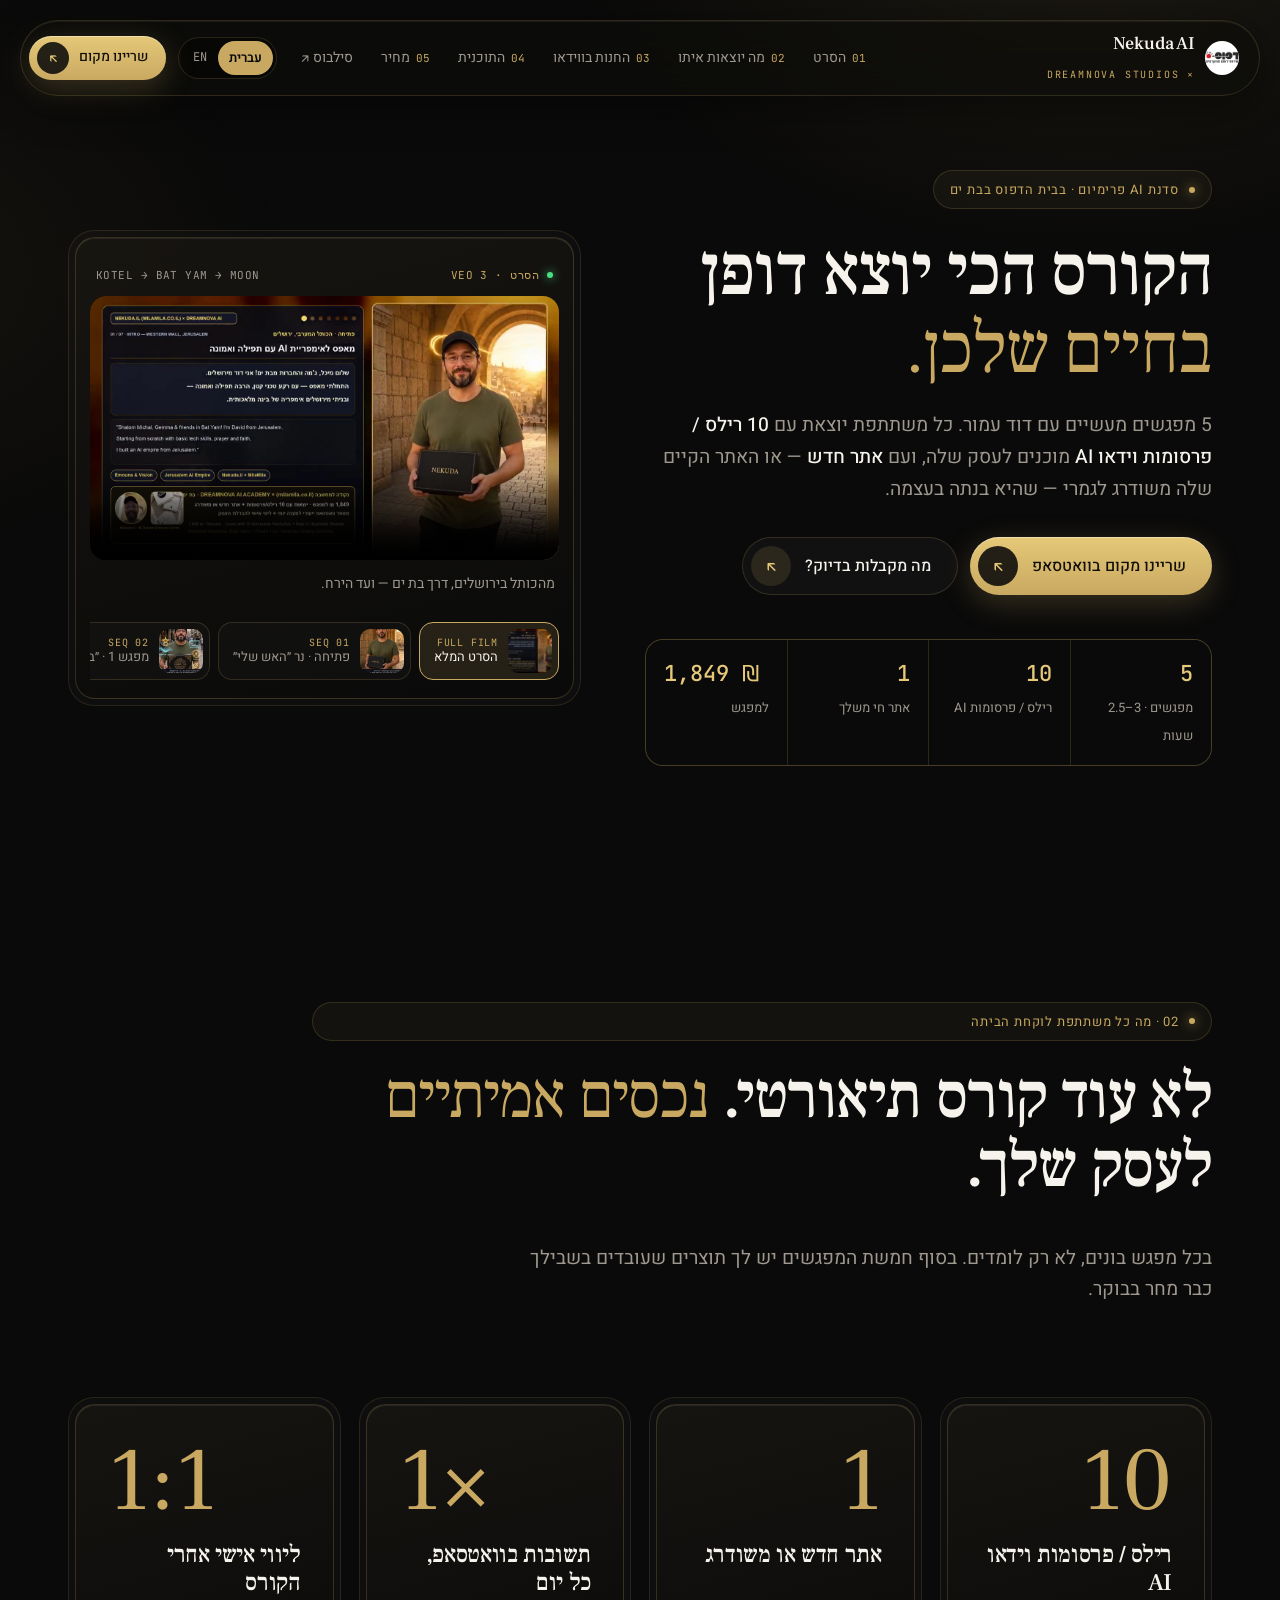
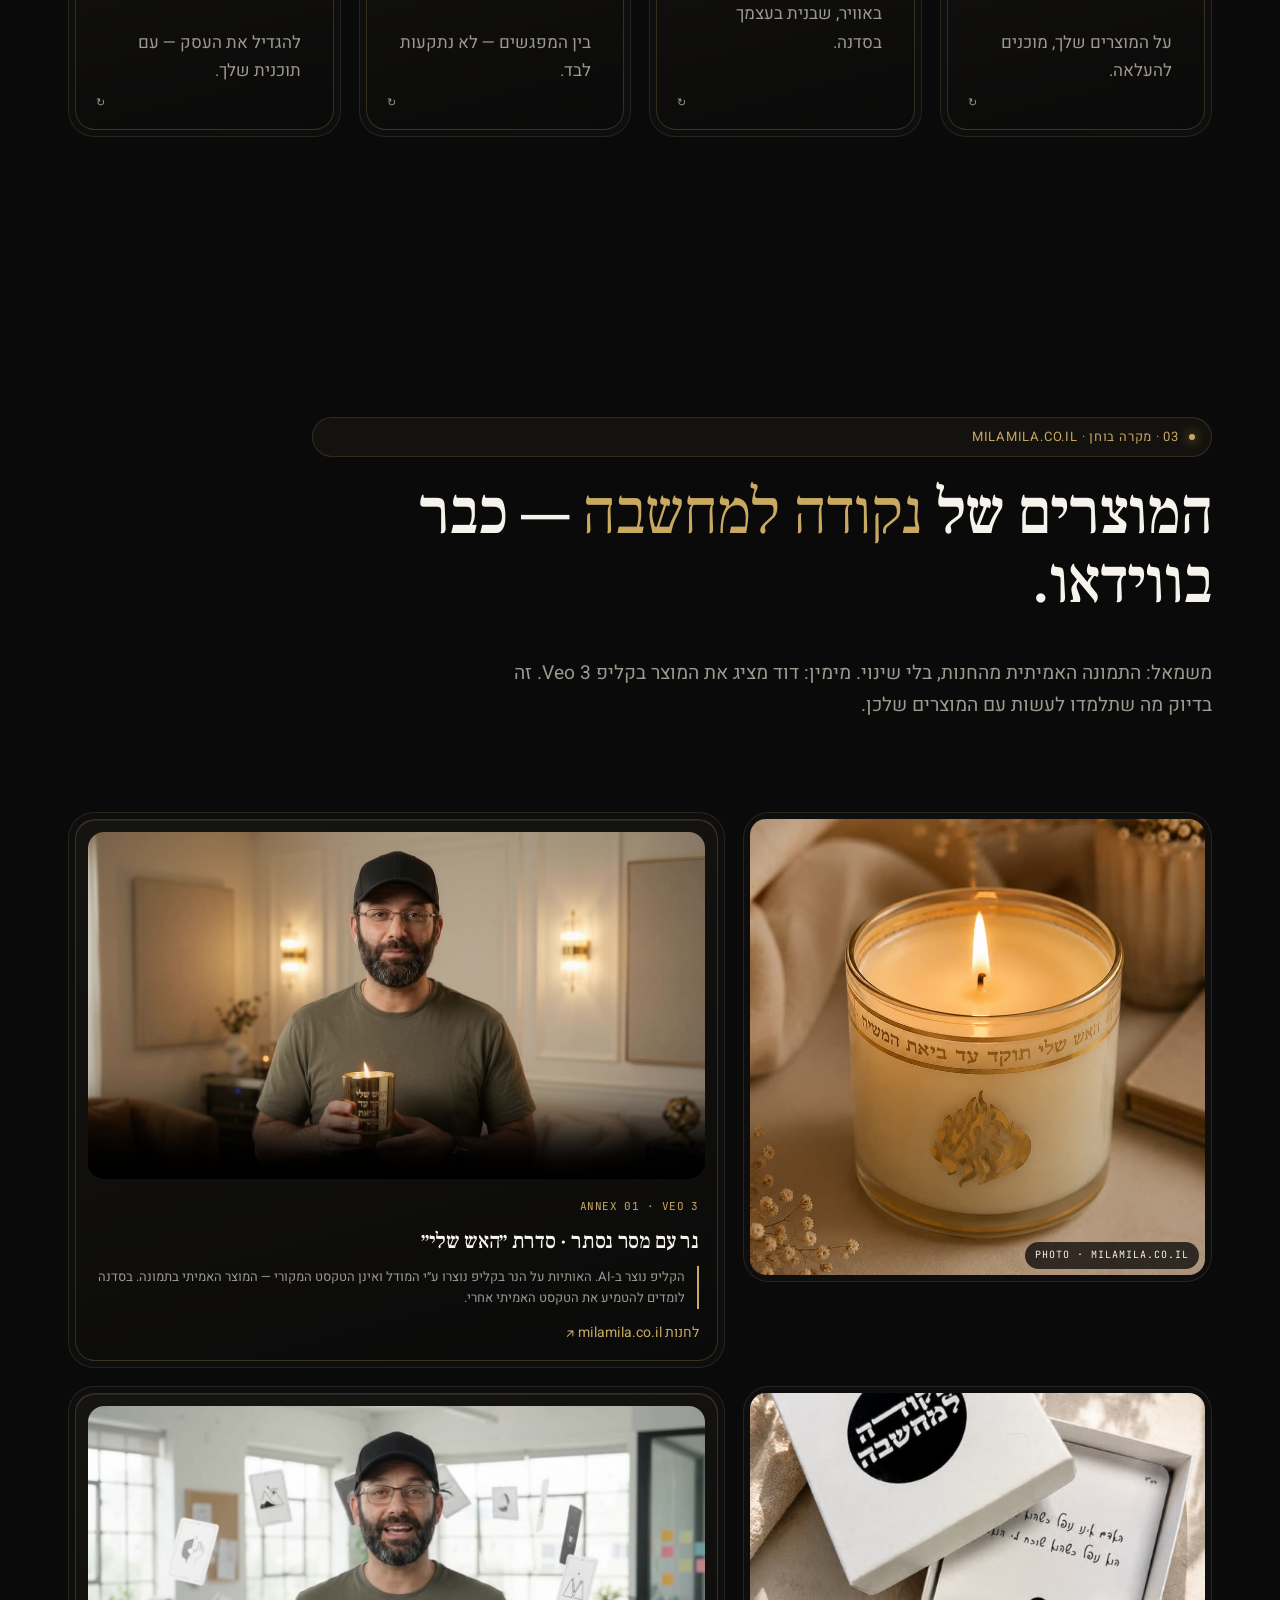
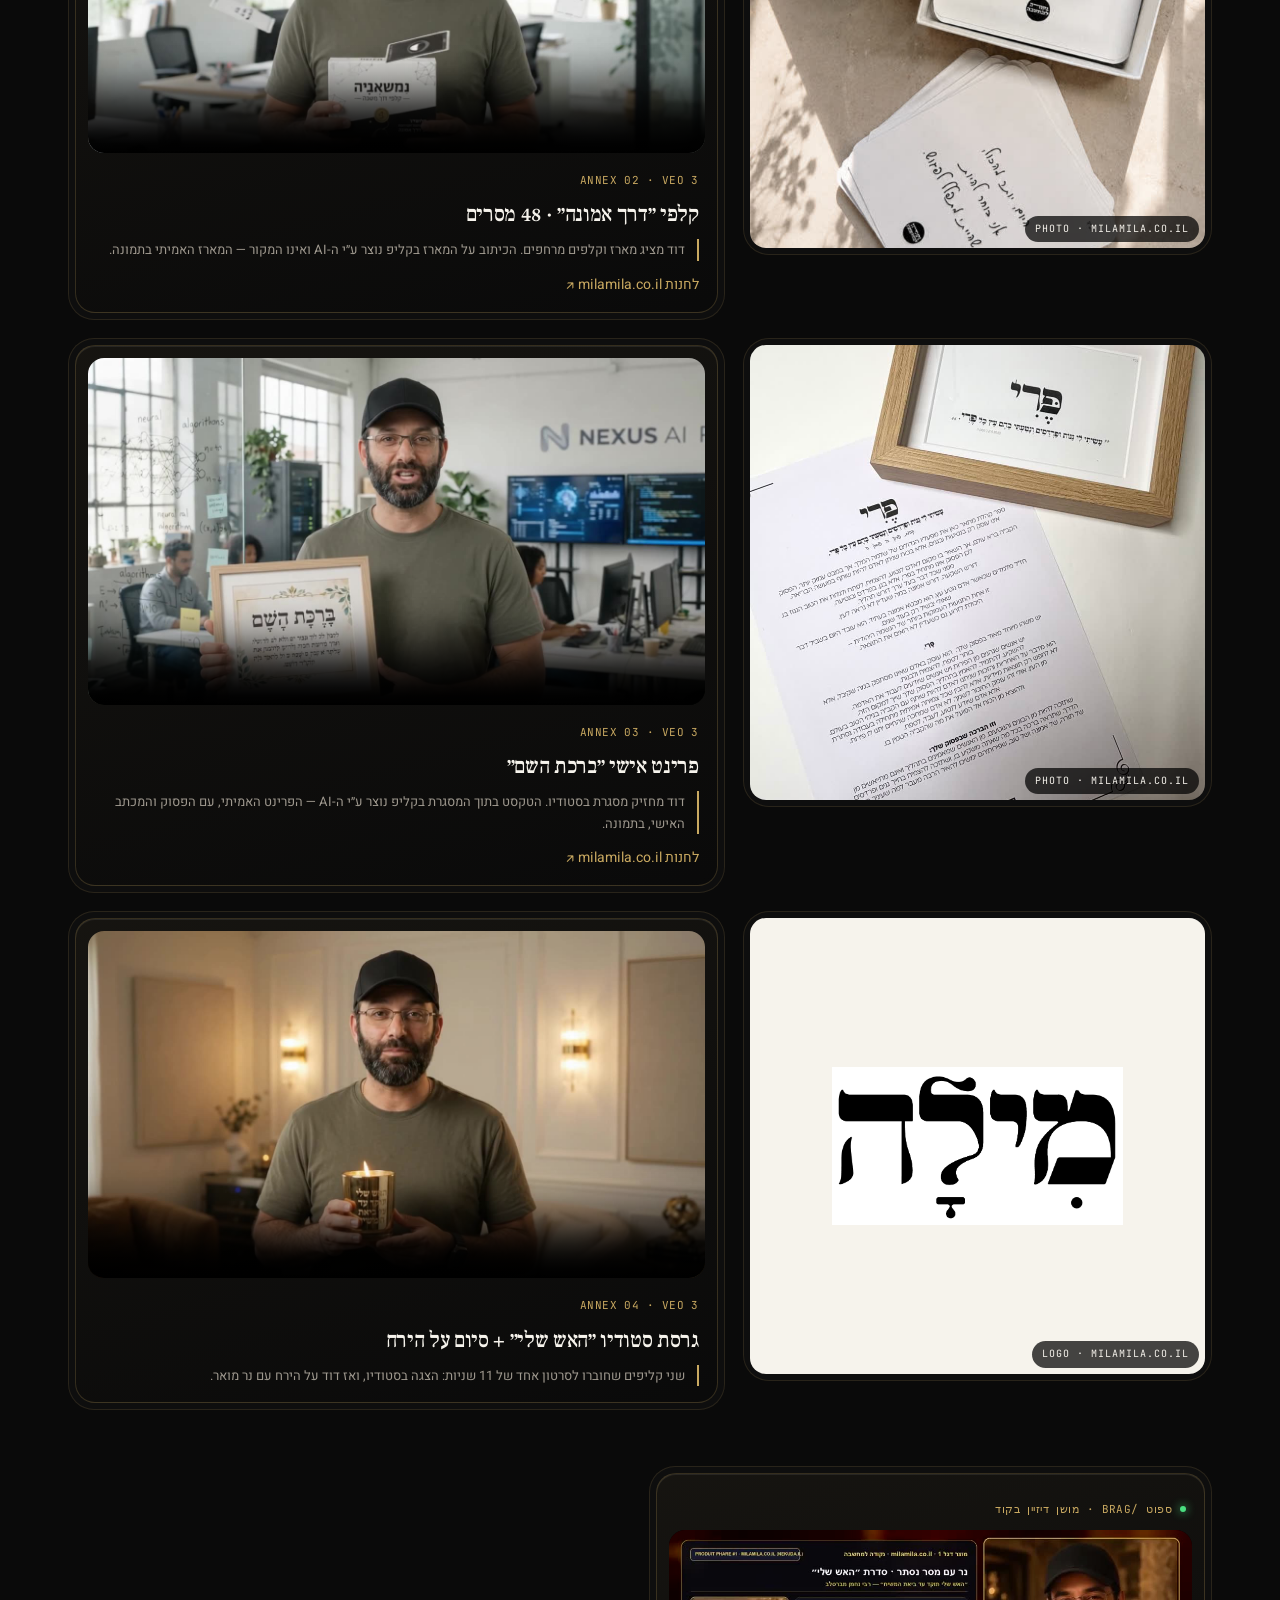
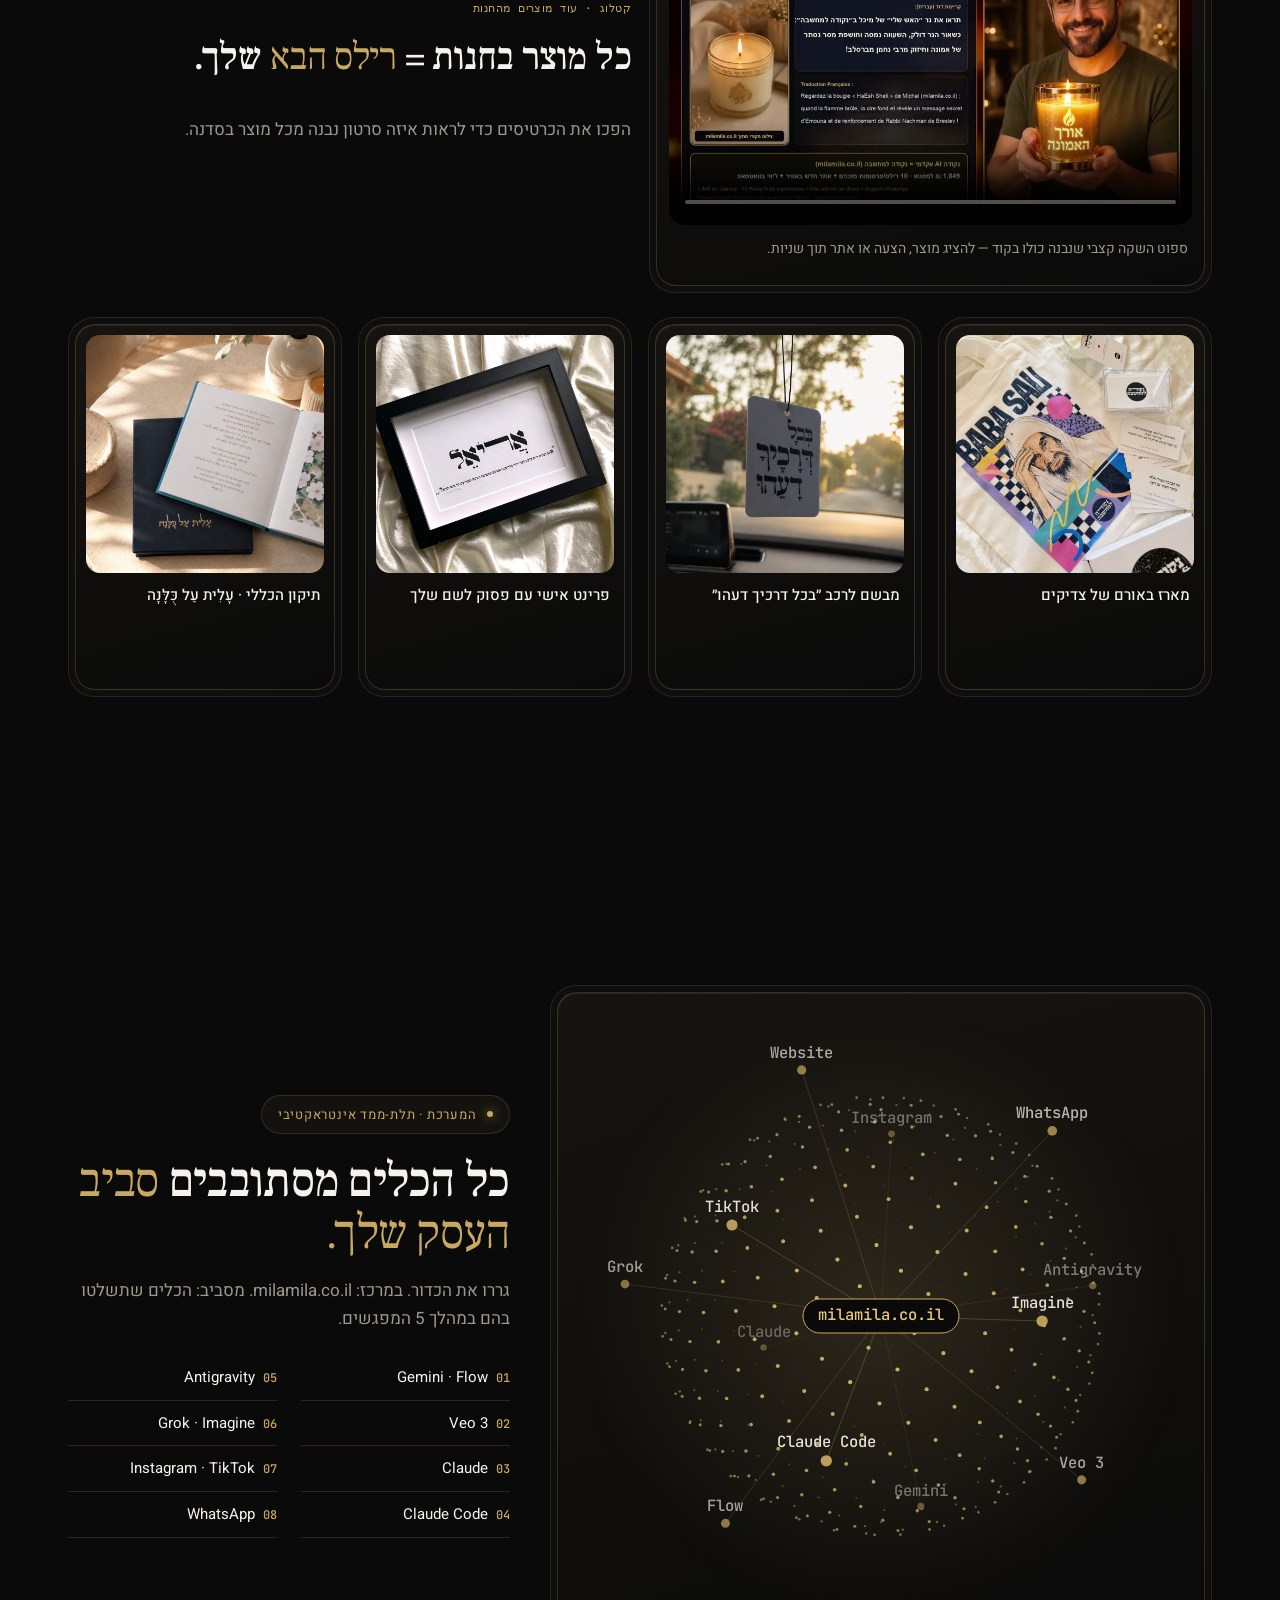
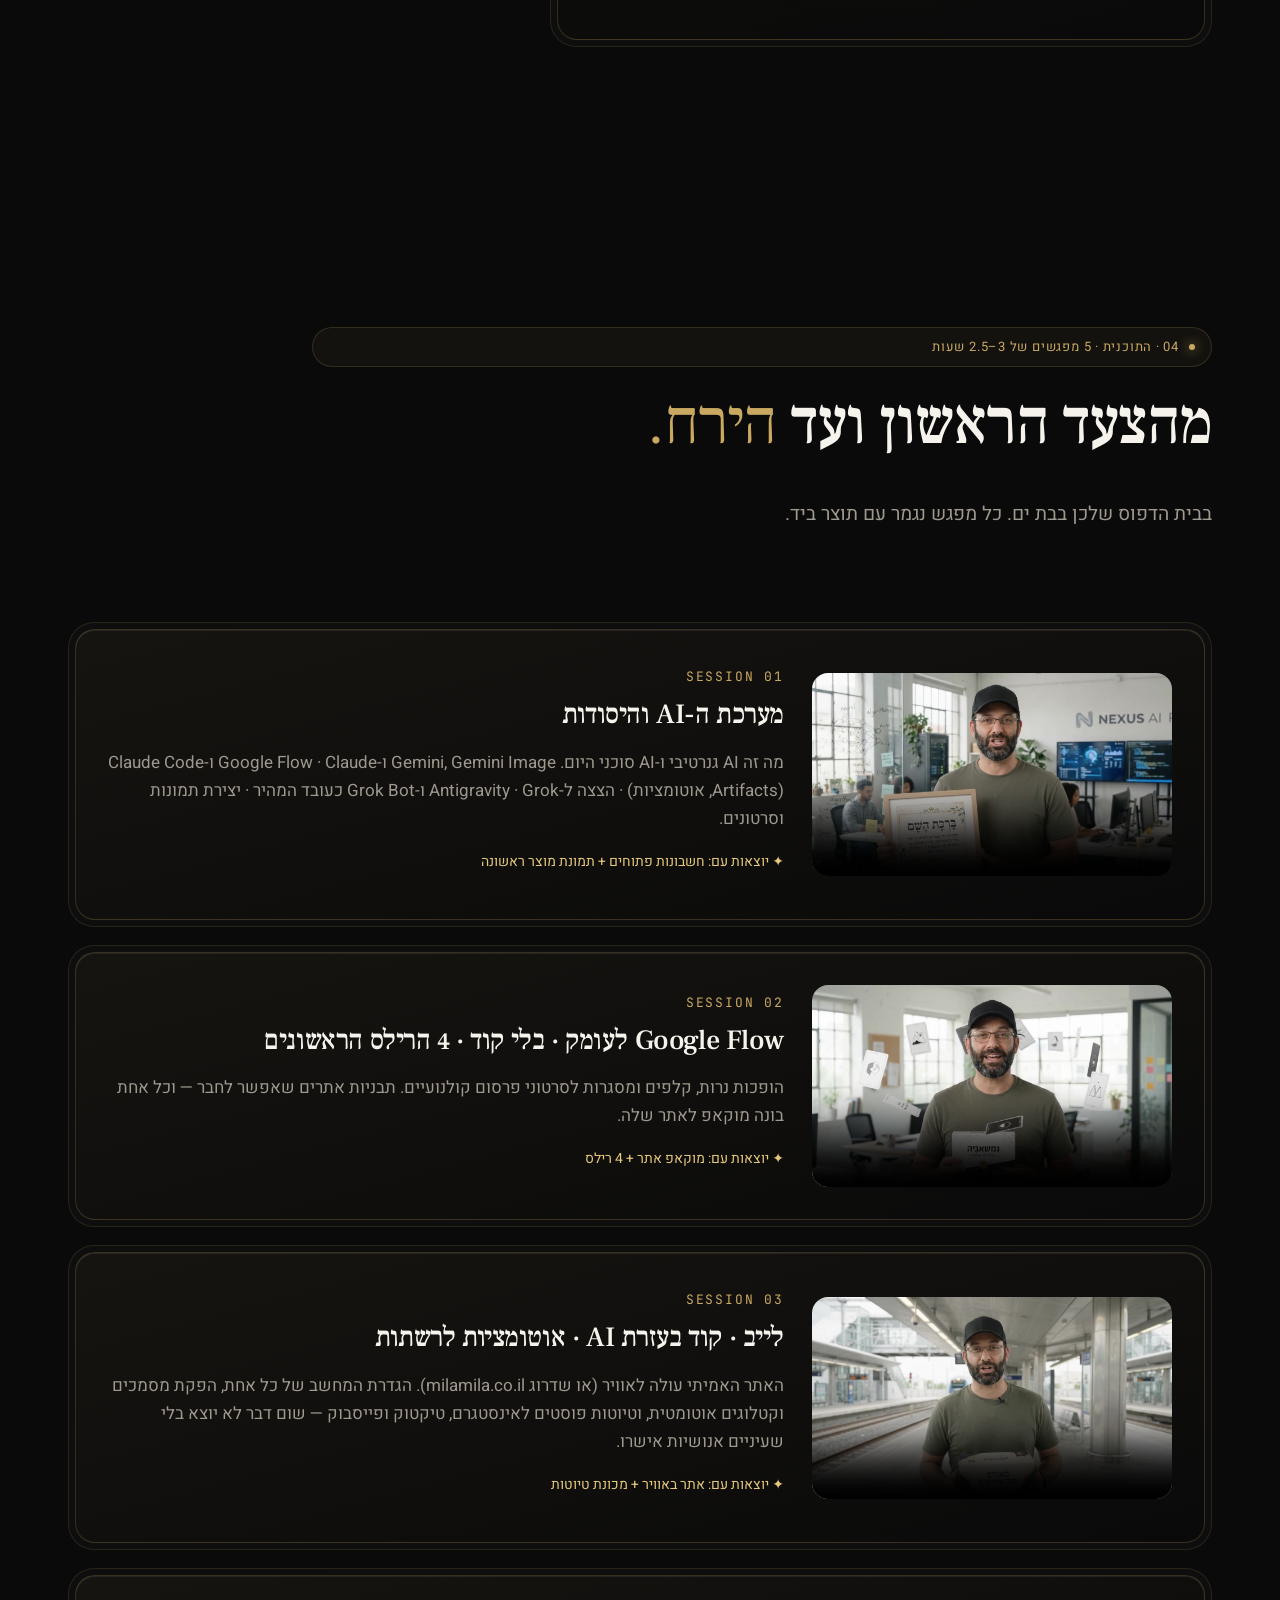
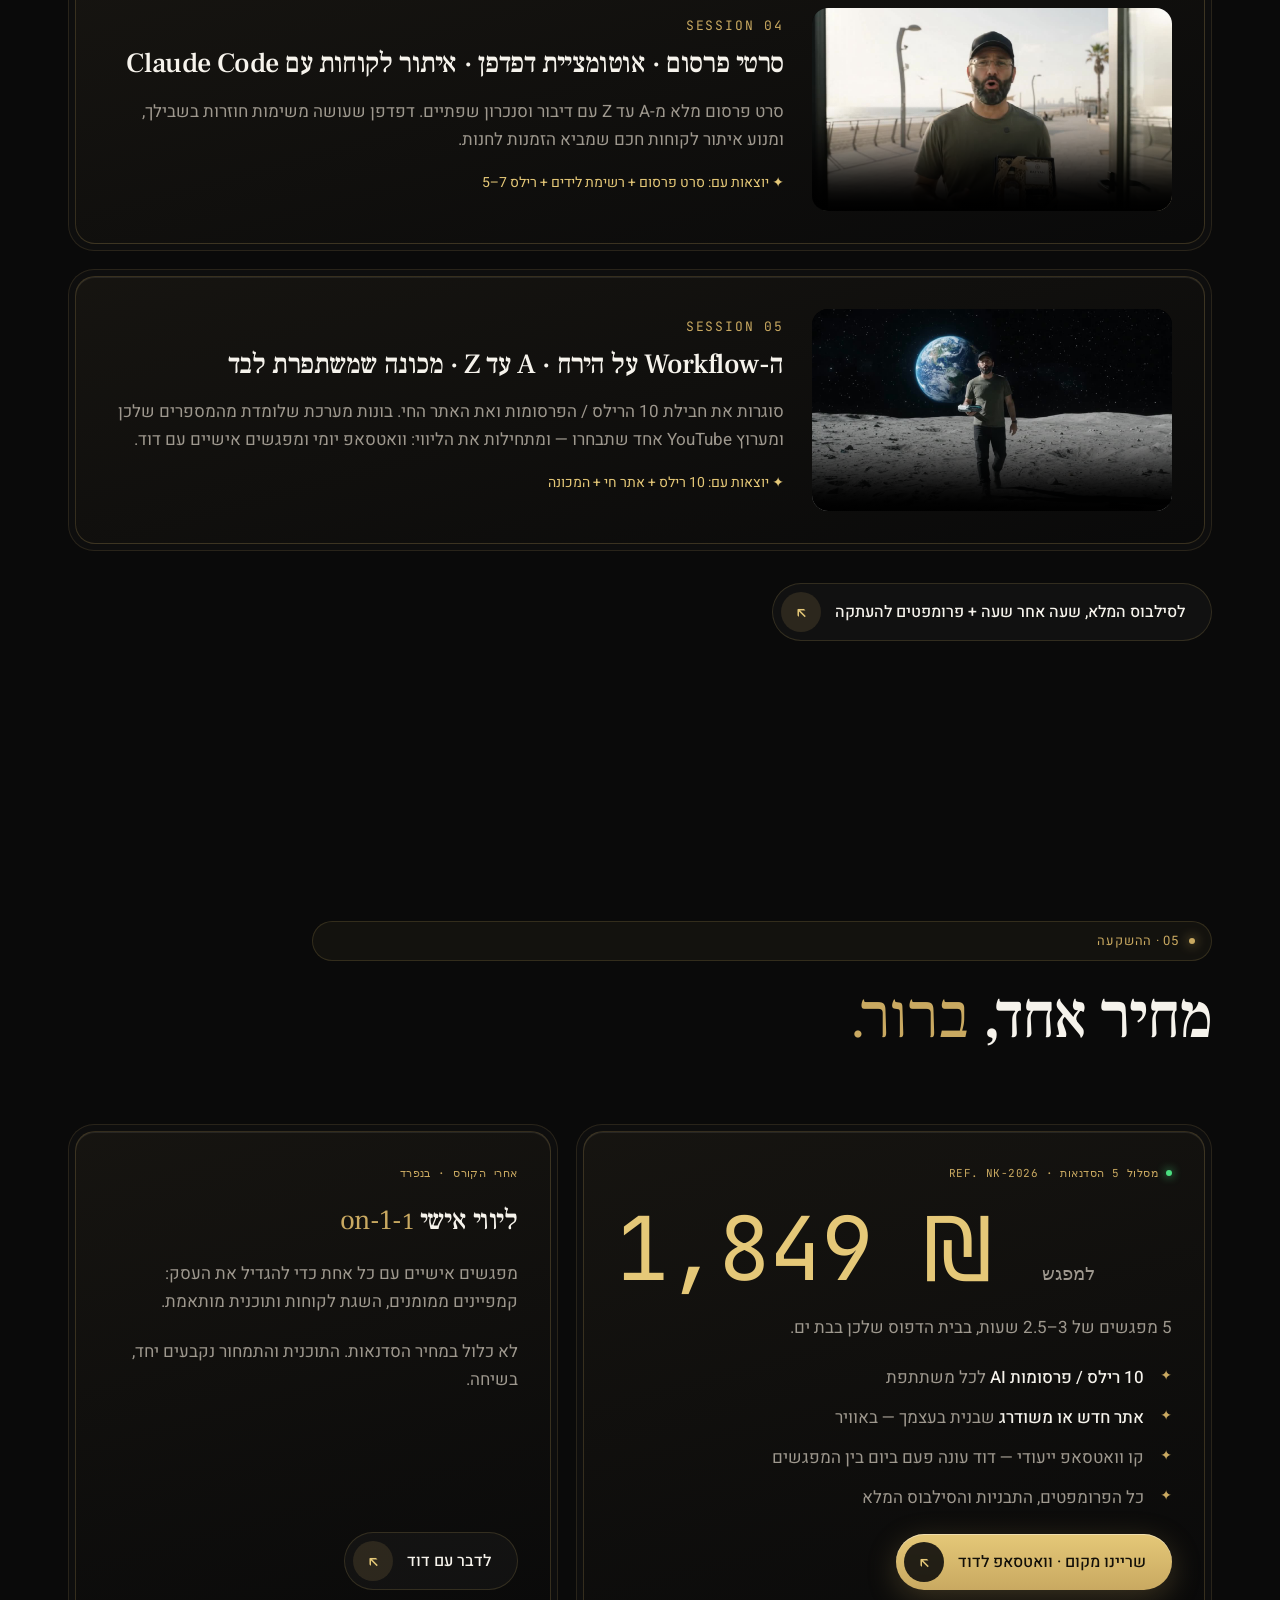
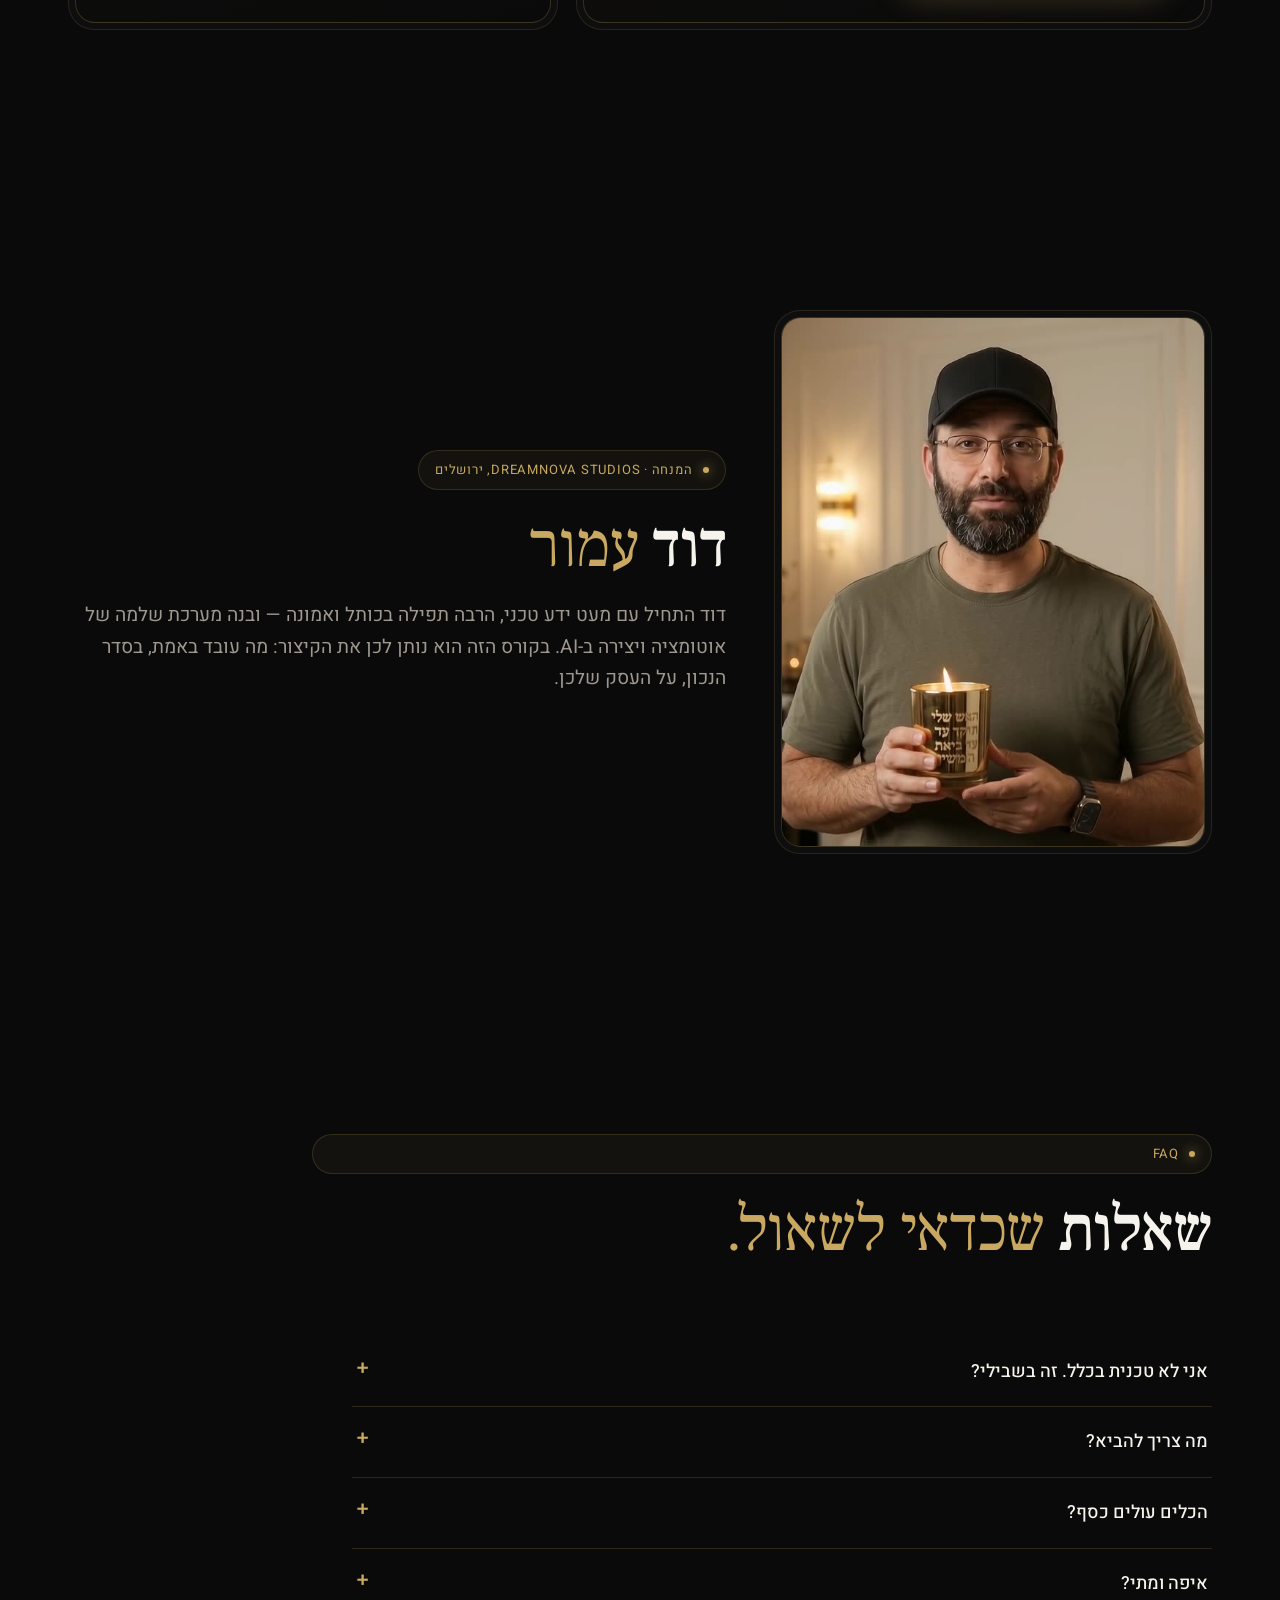
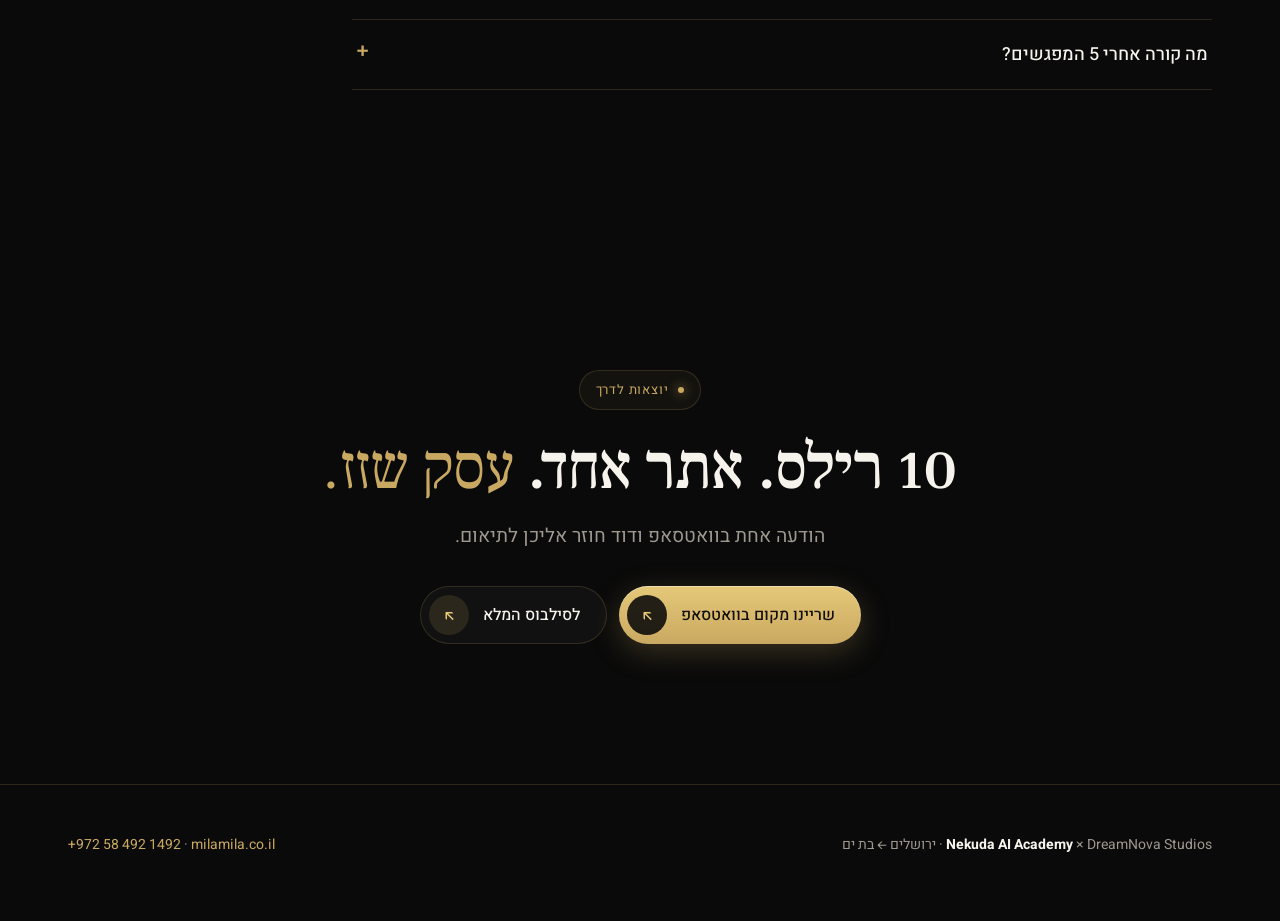
==== index.html @ 725c033b "feat: Nekuda AI Academy, version Claude (HE/EN, conversion-first) - index.html: hero + cinema (full " ====
<!doctype html>
<html lang="he" dir="rtl"
  data-title-he="Nekuda AI Academy · 5 מפגשי AI בבית הדפוס בבת ים · DreamNova Studios"
  data-title-en="Nekuda AI Academy · 5 hands-on AI sessions in Bat Yam · DreamNova Studios">
<head>
<meta charset="utf-8" />
<meta name="viewport" content="width=device-width, initial-scale=1, viewport-fit=cover" />
<title>Nekuda AI Academy · 5 מפגשי AI בבית הדפוס בבת ים · DreamNova Studios</title>
<meta name="description" content="5 מפגשים מעשיים עם דוד עמור בבת ים: כל משתתפת יוצאת עם 10 רילס / פרסומות וידאו AI ואתר חדש או משודרג שבנתה בעצמה. 1,849 ₪ למפגש." />
<meta name="theme-color" content="#0a0a0a" />
<meta property="og:title" content="Nekuda AI Academy × DreamNova Studios" />
<meta property="og:description" content="10 רילס / פרסומות AI + אתר חדש — ב-5 מפגשים בבית הדפוס בבת ים." />
<meta property="og:image" content="video/annex_01.jpg" />
<meta property="og:type" content="website" />
<link rel="icon" href="assets/img/nekuda_logo.png" />
<link rel="preconnect" href="https://fonts.googleapis.com" />
<link rel="preconnect" href="https://fonts.gstatic.com" crossorigin />
<link href="https://fonts.googleapis.com/css2?family=Frank+Ruhl+Libre:wght@400;500;700&family=Heebo:wght@300;400;500;600&family=JetBrains+Mono:wght@400;500&family=Playfair+Display:ital,wght@0,400;0,500;1,400&family=Plus+Jakarta+Sans:wght@400;500;600&display=swap" rel="stylesheet" />
<link rel="stylesheet" href="assets/nekuda.css" />
<script type="application/ld+json">
{
  "@context": "https://schema.org",
  "@type": "Course",
  "name": "Nekuda AI Academy",
  "description": "5 hands-on AI sessions (2.5–3h each) in Bat Yam: 10 AI Reels / video ads and a new or upgraded website per participant.",
  "inLanguage": ["he", "en"],
  "provider": { "@type": "Organization", "name": "DreamNova Studios", "founder": { "@type": "Person", "name": "David Amor" } },
  "hasCourseInstance": { "@type": "CourseInstance", "courseMode": "onsite", "location": { "@type": "Place", "name": "Bat Yam, Israel" } },
  "offers": { "@type": "Offer", "price": "1849", "priceCurrency": "ILS", "description": "Per session" }
}
</script>
</head>
<body>
<a class="skip" href="#main"><span data-he>דלגו לתוכן</span><span data-en>Skip to content</span></a>

<!-- ============ NAV (floating glass pill) ============ -->
<nav class="nav" aria-label="main">
  <a class="brand" href="#top">
    <img src="assets/img/nekuda_logo.png" alt="" width="34" height="34" />
    <div><b>Nekuda AI</b><br /><span>× DreamNova Studios</span></div>
  </a>
  <div class="nav-links">
    <a href="#film"><span class="n">01</span><span data-he>הסרט</span><span data-en>Film</span></a>
    <a href="#results"><span class="n">02</span><span data-he>מה יוצאות איתו</span><span data-en>What you leave with</span></a>
    <a href="#proof"><span class="n">03</span><span data-he>החנות בווידאו</span><span data-en>The shop on video</span></a>
    <a href="#program"><span class="n">04</span><span data-he>התוכנית</span><span data-en>Program</span></a>
    <a href="#price"><span class="n">05</span><span data-he>מחיר</span><span data-en>Price</span></a>
    <a href="cours/"><span data-he>סילבוס ↗</span><span data-en>Syllabus ↗</span></a>
  </div>
  <div class="lang" role="group" aria-label="Language">
    <button type="button" lang="he" data-set-lang="he" aria-pressed="true">עברית</button>
    <button type="button" lang="en" data-set-lang="en" aria-pressed="false">EN</button>
  </div>
  <a class="btn sm" data-wa href="https://wa.me/972584921492" target="_blank" rel="noopener">
    <span class="nav-cta-label"><span data-he>שריינו מקום</span><span data-en>Book a spot</span></span><span class="ico" aria-hidden="true">↗</span>
  </a>
</nav>

<main id="main">
<!-- ============ HERO + CINEMA ============ -->
<section class="hero" id="top">
  <div class="wrap hero-grid">
    <div class="reveal">
      <span class="eyebrow"><span data-he>סדנת AI פרימיום · בבית הדפוס בבת ים</span><span data-en>Premium AI workshop · at the print studio in Bat Yam</span></span>
      <h1>
        <span data-he>הקורס הכי יוצא דופן <em>בחיים שלכן.</em></span>
        <span data-en>The most extraordinary course <em>of your life.</em></span>
      </h1>
      <p class="lead">
        <span data-he>5 מפגשים מעשיים עם דוד עמור. כל משתתפת יוצאת עם <strong>10 רילס / פרסומות וידאו AI</strong> מוכנים לעסק שלה, ועם <strong>אתר חדש</strong> — או האתר הקיים שלה משודרג לגמרי — שהיא בנתה בעצמה.</span>
        <span data-en>5 hands-on sessions with David Amor. Every participant leaves with <strong>10 ready-to-post AI Reels / video ads</strong> for her business and a <strong>brand-new website</strong> — or her current site fully upgraded — built with her own hands.</span>
      </p>
      <div class="cta-row">
        <a class="btn" data-wa href="https://wa.me/972584921492" target="_blank" rel="noopener">
          <span data-he>שריינו מקום בוואטסאפ</span><span data-en>Book your spot on WhatsApp</span><span class="ico" aria-hidden="true">↗</span>
        </a>
        <a class="btn ghost" href="#results">
          <span data-he>מה מקבלות בדיוק?</span><span data-en>What exactly do I get?</span><span class="ico" aria-hidden="true">↗</span>
        </a>
      </div>
      <div class="stats">
        <div><b>5</b><span data-he>מפגשים · <bdi>2.5–3</bdi> שעות</span><span data-en>sessions · 2.5–3h</span></div>
        <div><b>10</b><span data-he>רילס / פרסומות AI</span><span data-en>AI Reels / ads</span></div>
        <div><b>1</b><span data-he>אתר חי משלך</span><span data-en>live website of yours</span></div>
        <div><b dir="ltr">1,849 ₪</b><span data-he>למפגש</span><span data-en>per session</span></div>
      </div>
    </div>

    <div class="reveal" id="film">
      <div class="bezel"><div class="core" style="padding:14px">
        <div class="stage-head">
          <span class="card-label"><span class="dot"></span><span data-he>הסרט · Veo 3</span><span data-en>The film · Veo 3</span></span>
          <span class="mono" id="chapMeta">KOTEL → BAT YAM → MOON</span>
        </div>
        <div class="stage" id="stage">
          <video id="player" controls playsinline preload="metadata" poster="video/remote_final_nekuda_trailer.jpg"
            src="https://codenolimits.github.io/nekuda-ai-academy/video/final_nekuda_trailer.mp4"></video>
        </div>
        <p class="quote" id="chapQuote" aria-live="polite"></p>
        <div class="chapters" id="chapters" role="list"></div>
      </div></div>
    </div>
  </div>
</section>

<!-- ============ 02 · OUTCOMES (flip cards) ============ -->
<section id="results">
  <div class="wrap">
    <div class="sec-head reveal">
      <span class="eyebrow"><span data-he>02 · מה כל משתתפת לוקחת הביתה</span><span data-en>02 · What every participant takes home</span></span>
      <h2><span data-he>לא עוד קורס תיאורטי. <em>נכסים אמיתיים</em> לעסק שלך.</span><span data-en>Not another theory course. <em>Real assets</em> for your business.</span></h2>
      <p class="lead"><span data-he>בכל מפגש בונים, לא רק לומדים. בסוף חמשת המפגשים יש לך תוצרים שעובדים בשבילך כבר מחר בבוקר.</span><span data-en>Every session we build, not just learn. After five sessions you hold assets that work for you tomorrow morning.</span></p>
    </div>
    <div class="grid-4">
      <div class="flip outcome reveal" data-aria-he="10 רילס — הפכי לפרטים" data-aria-en="10 Reels — flip for details">
        <div class="flip-inner">
          <div class="flip-face"><div class="bezel"><div class="core">
            <div class="big-num">10</div>
            <h3><span data-he>רילס / פרסומות וידאו AI</span><span data-en>AI Reels / video ads</span></h3>
            <p class="muted"><span data-he>על המוצרים שלך, מוכנים להעלאה.</span><span data-en>Of your own products, ready to post.</span></p>
            <span class="flip-hint">↻</span>
          </div></div></div>
          <div class="flip-face back"><div class="bezel"><div class="core back-core">
            <ul class="ticks">
              <li><span data-he><strong>4 ראשונים</strong> כבר במפגש 2</span><span data-en><strong>First 4</strong> already in session 2</span></li>
              <li><span data-he>פרסומת עם דיבור וסנכרון שפתיים</span><span data-en>An ad with voice and lip-sync</span></li>
              <li><span data-he>אנכי 9:16 לאינסטגרם, טיקטוק ופייסבוק</span><span data-en>Vertical 9:16 for Instagram, TikTok, Facebook</span></li>
              <li><span data-he>טקסט עברי נקי שמוטמע אחרי — לא מצויר ע״י ה-AI</span><span data-en>Clean Hebrew text added after — never drawn by the AI</span></li>
            </ul>
          </div></div></div>
        </div>
      </div>
      <div class="flip outcome reveal" data-aria-he="אתר — הפכי לפרטים" data-aria-en="Website — flip for details">
        <div class="flip-inner">
          <div class="flip-face"><div class="bezel"><div class="core">
            <div class="big-num">1</div>
            <h3><span data-he>אתר חדש או משודרג</span><span data-en>New or upgraded website</span></h3>
            <p class="muted"><span data-he>באוויר, שבנית בעצמך בסדנה.</span><span data-en>Live — built by you in the workshop.</span></p>
            <span class="flip-hint">↻</span>
          </div></div></div>
          <div class="flip-face back"><div class="bezel"><div class="core back-core">
            <ul class="ticks">
              <li><span data-he>מוקאפ מתבנית במפגש 2</span><span data-en>Mockup from a template in session 2</span></li>
              <li><span data-he>עולה לאוויר במפגש 3</span><span data-en>Goes live in session 3</span></li>
              <li><span data-he>או: שדרוג מלא לאתר הקיים (כמו milamila.co.il)</span><span data-en>Or: a full upgrade of your current site (like milamila.co.il)</span></li>
              <li><span data-he>כפתור הזמנה בוואטסאפ, מותאם לנייד</span><span data-en>WhatsApp order button, mobile-first</span></li>
            </ul>
          </div></div></div>
        </div>
      </div>
      <div class="flip outcome reveal" data-aria-he="וואטסאפ יומי — הפכי לפרטים" data-aria-en="Daily WhatsApp — flip for details">
        <div class="flip-inner">
          <div class="flip-face"><div class="bezel"><div class="core">
            <div class="big-num" dir="ltr">1×</div>
            <h3><span data-he>תשובות בוואטסאפ, כל יום</span><span data-en>WhatsApp answers, every day</span></h3>
            <p class="muted"><span data-he>בין המפגשים — לא נתקעות לבד.</span><span data-en>Between sessions — never stuck alone.</span></p>
            <span class="flip-hint">↻</span>
          </div></div></div>
          <div class="flip-face back"><div class="bezel"><div class="core back-core">
            <ul class="ticks">
              <li><span data-he>קו וואטסאפ ייעודי לקבוצה</span><span data-en>A dedicated WhatsApp line for the group</span></li>
              <li><span data-he>דוד עונה על השאלות פעם ביום</span><span data-en>David answers questions once a day</span></li>
              <li><span data-he>צילומי מסך, טיוטות, פרומפטים — שולחות ומקבלות כיוון</span><span data-en>Screenshots, drafts, prompts — send and get direction</span></li>
            </ul>
          </div></div></div>
        </div>
      </div>
      <div class="flip outcome reveal" data-aria-he="ליווי אישי — הפכי לפרטים" data-aria-en="Private coaching — flip for details">
        <div class="flip-inner">
          <div class="flip-face"><div class="bezel"><div class="core">
            <div class="big-num" dir="ltr">1:1</div>
            <h3><span data-he>ליווי אישי אחרי הקורס</span><span data-en>Private coaching after the course</span></h3>
            <p class="muted"><span data-he>להגדיל את העסק — עם תוכנית שלך.</span><span data-en>To grow the business — with your own plan.</span></p>
            <span class="flip-hint">↻</span>
          </div></div></div>
          <div class="flip-face back"><div class="bezel"><div class="core back-core">
            <ul class="ticks">
              <li><span data-he>מפגשים אישיים עם כל אחת</span><span data-en>Individual sessions with each of you</span></li>
              <li><span data-he>קמפיינים ממומנים והשגת לקוחות</span><span data-en>Paid campaigns and client acquisition</span></li>
              <li><span data-he>תוכנית מותאמת שנבנית יחד, בשיחה</span><span data-en>A tailored plan built together, live</span></li>
            </ul>
          </div></div></div>
        </div>
      </div>
    </div>
  </div>
</section>

<!-- ============ 03 · PROOF: milamila.co.il ============ -->
<section id="proof">
  <div class="wrap">
    <div class="sec-head reveal">
      <span class="eyebrow"><span data-he>03 · מקרה בוחן · milamila.co.il</span><span data-en>03 · Case study · milamila.co.il</span></span>
      <h2><span data-he>המוצרים של <em>נקודה למחשבה</em> — כבר בווידאו.</span><span data-en><em>Nekuda LeMachshava</em> products — already on video.</span></h2>
      <p class="lead"><span data-he>משמאל: התמונה האמיתית מהחנות, בלי שינוי. מימין: דוד מציג את המוצר בקליפ Veo 3. זה בדיוק מה שתלמדו לעשות עם המוצרים שלכן.</span><span data-en>On one side: the real shop photo, untouched. On the other: David presenting the product in a Veo 3 clip. That's exactly what you'll learn to do with your own products.</span></p>
    </div>

    <article class="annex reveal">
      <figure class="photo bezel"><img src="assets/img/prod_07.jpg" alt="נר עם מסר נסתר — סדרת האש שלי (תמונה מהחנות)" /><figcaption>PHOTO · MILAMILA.CO.IL</figcaption></figure>
      <div class="bezel"><div class="core" style="padding:12px">
        <div class="vid r169"><video controls playsinline preload="metadata" poster="video/annex_01.jpg" src="video/annex_01.mp4"></video></div>
        <div class="info">
          <span class="card-label">ANNEX 01 · VEO 3</span>
          <h3><span data-he>נר עם מסר נסתר · סדרת ״האש שלי״</span><span data-en>Hidden-message candle · “HaEsh Sheli” series</span></h3>
          <p class="honest"><span data-he>הקליפ נוצר ב-AI. האותיות על הנר בקליפ נוצרו ע״י המודל ואינן הטקסט המקורי — המוצר האמיתי בתמונה. בסדנה לומדים להטמיע את הטקסט האמיתי אחרי.</span><span data-en>AI-generated clip. The letters on the candle in the clip were drawn by the model and are not the original text — the real product is in the photo. In the workshop you learn to overlay the real text afterwards.</span></p>
          <a class="link" href="https://milamila.co.il/" target="_blank" rel="noopener"><span data-he>לחנות milamila.co.il ↗</span><span data-en>Visit milamila.co.il ↗</span></a>
        </div>
      </div></div>
    </article>

    <article class="annex reveal">
      <figure class="photo bezel"><img src="assets/img/prod_04.jpg" alt="קלפי דרך אמונה — 48 מסרים (תמונה מהחנות)" /><figcaption>PHOTO · MILAMILA.CO.IL</figcaption></figure>
      <div class="bezel"><div class="core" style="padding:12px">
        <div class="vid r169"><video controls playsinline preload="metadata" poster="video/annex_02.jpg" src="video/annex_02.mp4"></video></div>
        <div class="info">
          <span class="card-label">ANNEX 02 · VEO 3</span>
          <h3><span data-he>קלפי ״דרך אמונה״ · 48 מסרים</span><span data-en>“Derekh Emunah” cards · 48 messages</span></h3>
          <p class="honest"><span data-he>דוד מציג מארז וקלפים מרחפים. הכיתוב על המארז בקליפ נוצר ע״י ה-AI ואינו המקור — המארז האמיתי בתמונה.</span><span data-en>David presents a box with floating cards. The lettering on the box in the clip is AI-drawn, not the original — the real box is in the photo.</span></p>
          <a class="link" href="https://milamila.co.il/" target="_blank" rel="noopener"><span data-he>לחנות milamila.co.il ↗</span><span data-en>Visit milamila.co.il ↗</span></a>
        </div>
      </div></div>
    </article>

    <article class="annex reveal">
      <figure class="photo bezel"><img src="assets/img/prod_05.jpg" alt="פרינט אישי ״ברכת השם״ (תמונה מהחנות)" /><figcaption>PHOTO · MILAMILA.CO.IL</figcaption></figure>
      <div class="bezel"><div class="core" style="padding:12px">
        <div class="vid r169"><video controls playsinline preload="metadata" poster="video/annex_03.jpg" src="video/annex_03.mp4"></video></div>
        <div class="info">
          <span class="card-label">ANNEX 03 · VEO 3</span>
          <h3><span data-he>פרינט אישי ״ברכת השם״</span><span data-en>Personal “Birkat Hashem” print</span></h3>
          <p class="honest"><span data-he>דוד מחזיק מסגרת בסטודיו. הטקסט בתוך המסגרת בקליפ נוצר ע״י ה-AI — הפרינט האמיתי, עם הפסוק והמכתב האישי, בתמונה.</span><span data-en>David holds a frame in a studio. The text inside the frame in the clip is AI-drawn — the real print, with its verse and personal letter, is in the photo.</span></p>
          <a class="link" href="https://milamila.co.il/" target="_blank" rel="noopener"><span data-he>לחנות milamila.co.il ↗</span><span data-en>Visit milamila.co.il ↗</span></a>
        </div>
      </div></div>
    </article>

    <article class="annex reveal">
      <figure class="photo bezel"><img src="assets/img/milamila_logo.png" alt="milamila.co.il" style="object-fit:contain;background:#F6F3EC;padding:18%" /><figcaption>LOGO · MILAMILA.CO.IL</figcaption></figure>
      <div class="bezel"><div class="core" style="padding:12px">
        <div class="vid r169"><video controls playsinline preload="metadata" poster="video/annex_04.jpg" src="video/annex_04.mp4"></video></div>
        <div class="info">
          <span class="card-label">ANNEX 04 · VEO 3</span>
          <h3><span data-he>גרסת סטודיו ״האש שלי״ + סיום על הירח</span><span data-en>“HaEsh Sheli” studio cut + lunar finale</span></h3>
          <p class="honest"><span data-he>שני קליפים שחוברו לסרטון אחד של 11 שניות: הצגה בסטודיו, ואז דוד על הירח עם נר מואר.</span><span data-en>Two clips joined into one 11-second piece: the studio presentation, then David on the Moon with a lit candle.</span></p>
        </div>
      </div></div>
    </article>

    <div class="grid-2" style="margin-top:56px">
      <div class="bezel reveal"><div class="core" style="padding:12px">
        <div class="stage-head"><span class="card-label"><span class="dot"></span><span data-he>ספוט /brag · מושן דיזיין בקוד</span><span data-en>/brag spot · motion design in code</span></span></div>
        <div class="vid r169"><video controls playsinline preload="metadata" poster="video/remote_brag.jpg" src="https://codenolimits.github.io/nekuda-ai-academy/video/brag.mp4"></video></div>
        <p class="quote"><span data-he>ספוט השקה קצבי שנבנה כולו בקוד — להציג מוצר, הצעה או אתר תוך שניות.</span><span data-en>A rhythmic launch spot built entirely in code — present a product, an offer or a site in seconds.</span></p>
      </div></div>
      <div class="reveal" style="display:flex;flex-direction:column;justify-content:center;gap:18px">
        <span class="card-label"><span data-he>קטלוג · עוד מוצרים מהחנות</span><span data-en>Catalogue · more shop products</span></span>
        <h3 style="font-size:clamp(26px,3vw,38px)"><span data-he>כל מוצר בחנות = <em>רילס הבא</em> שלך.</span><span data-en>Every product in the shop = <em>your next Reel.</em></span></h3>
        <p class="muted"><span data-he>הפכו את הכרטיסים כדי לראות איזה סרטון נבנה מכל מוצר בסדנה.</span><span data-en>Flip the cards to see which video we'd build from each product in the workshop.</span></p>
      </div>
    </div>

    <div class="strip" style="margin-top:24px">
      <div class="flip reveal"><div class="flip-inner">
        <div class="flip-face"><div class="bezel"><div class="core prod-front" style="padding:10px"><img src="assets/img/prod_01.jpg" alt="" /><h4>מארז באורם של צדיקים</h4></div></div></div>
        <div class="flip-face back"><div class="bezel"><div class="core prod-back back-core outcome"><span class="card-label">REEL IDEA</span><h4><span data-he>Unboxing 9:16</span><span data-en>9:16 unboxing</span></h4><p><span data-he>ידיים פותחות את המארז לאט, אור חלון רך, כל פריט נחשף בתורו. טקסט עברי מוטמע אחרי.</span><span data-en>Hands slowly open the box, soft window light, each item revealed in turn. Hebrew text overlaid after.</span></p></div></div></div>
      </div></div>
      <div class="flip reveal"><div class="flip-inner">
        <div class="flip-face"><div class="bezel"><div class="core prod-front" style="padding:10px"><img src="assets/img/prod_03.jpg" alt="" /><h4>מבשם לרכב ״בכל דרכיך דעהו״</h4></div></div></div>
        <div class="flip-face back"><div class="bezel"><div class="core prod-back back-core outcome"><span class="card-label">AD IDEA</span><h4><span data-he>פרסומת 15 שניות</span><span data-en>15-second ad</span></h4><p><span data-he>נסיעה בשקיעה, המבשם מתנדנד במראה. הוק בשנייה הראשונה, קריאה לפעולה בסוף.</span><span data-en>A sunset drive, the freshener swaying on the mirror. Hook in second one, call to action at the end.</span></p></div></div></div>
      </div></div>
      <div class="flip reveal"><div class="flip-inner">
        <div class="flip-face"><div class="bezel"><div class="core prod-front" style="padding:10px"><img src="assets/img/prod_06.jpg" alt="" /><h4>פרינט אישי עם פסוק לשם שלך</h4></div></div></div>
        <div class="flip-face back"><div class="bezel"><div class="core prod-back back-core outcome"><span class="card-label">AUTOMATION</span><h4><span data-he>תצוגה מקדימה לפי שם</span><span data-en>Preview by name</span></h4><p><span data-he>הלקוחה כותבת שם — המערכת מכינה טיוטת תצוגה מקדימה לאישור שלך לפני שליחה.</span><span data-en>The customer types a name — the system drafts a preview for your approval before anything is sent.</span></p></div></div></div>
      </div></div>
      <div class="flip reveal"><div class="flip-inner">
        <div class="flip-face"><div class="bezel"><div class="core prod-front" style="padding:10px"><img src="assets/img/prod_08.jpg" alt="" /><h4>תיקון הכללי · עָלִית עַל כֻּלָּנָה</h4></div></div></div>
        <div class="flip-face back"><div class="bezel"><div class="core prod-back back-core outcome"><span class="card-label">SERIES IDEA</span><h4><span data-he>סדרת רילס יומית</span><span data-en>Daily Reel series</span></h4><p><span data-he>צילום אמיתי של הספר + תנועת מצלמה עדינה ב-AI. הטקסט הקדוש נשאר מהצילום — לא נוצר מחדש.</span><span data-en>A real photo of the book + gentle AI camera motion. The sacred text stays from the photo — never regenerated.</span></p></div></div></div>
      </div></div>
    </div>
  </div>
</section>

<!-- ============ ECOSYSTEM SPHERE ============ -->
<section id="ecosystem">
  <div class="wrap eco">
    <div class="bezel reveal"><div class="core flush"><canvas id="sphere" role="img" aria-label="AI ecosystem around milamila.co.il"></canvas></div></div>
    <div class="reveal">
      <span class="eyebrow"><span data-he>המערכת · תלת-ממד אינטראקטיבי</span><span data-en>The system · interactive 3D</span></span>
      <h2 style="margin-block:22px 16px;font-size:clamp(30px,4vw,48px)"><span data-he>כל הכלים מסתובבים <em>סביב העסק שלך.</em></span><span data-en>Every tool orbits <em>around your business.</em></span></h2>
      <p class="muted"><span data-he>גררו את הכדור. במרכז: milamila.co.il. מסביב: הכלים שתשלטו בהם במהלך 5 המפגשים.</span><span data-en>Drag the sphere. At the center: milamila.co.il. Around it: the tools you'll master across the 5 sessions.</span></p>
      <ul style="margin-top:22px">
        <li><b>01</b>Gemini · Flow</li><li><b>02</b>Veo 3</li><li><b>03</b>Claude</li><li><b>04</b>Claude Code</li>
        <li><b>05</b>Antigravity</li><li><b>06</b>Grok · Imagine</li><li><b>07</b>Instagram · TikTok</li><li><b>08</b>WhatsApp</li>
      </ul>
    </div>
  </div>
</section>

<!-- ============ 04 · PROGRAM ============ -->
<section id="program">
  <div class="wrap">
    <div class="sec-head reveal">
      <span class="eyebrow"><span data-he>04 · התוכנית · 5 מפגשים של <bdi>2.5–3</bdi> שעות</span><span data-en>04 · The program · 5 sessions of <bdi>2.5–3</bdi> hours</span></span>
      <h2><span data-he>מהצעד הראשון ועד <em>הירח.</em></span><span data-en>From the first step <em>to the Moon.</em></span></h2>
      <p class="lead"><span data-he>בבית הדפוס שלכן בבת ים. כל מפגש נגמר עם תוצר ביד.</span><span data-en>At your print studio in Bat Yam. Every session ends with something in your hands.</span></p>
    </div>
    <div class="sessions">
      <article class="session bezel reveal"><div class="core">
        <div class="vid"><video controls playsinline preload="none" poster="video/annex_03.jpg" src="video/annex_03.mp4"></video></div>
        <div>
          <span class="num">SESSION 01</span>
          <h3><span data-he>מערכת ה-AI והיסודות</span><span data-en>The AI ecosystem & the foundations</span></h3>
          <p class="muted"><span data-he>מה זה AI גנרטיבי ו-AI סוכני היום. Gemini, Gemini Image ו-Google Flow · Claude ו-Claude Code (Artifacts, אוטומציות) · הצצה ל-Antigravity · Grok ו-Grok Bot כעובד המהיר · יצירת תמונות וסרטונים.</span><span data-en>What generative and agentic AI are today. Gemini, Gemini Image and Google Flow · Claude and Claude Code (Artifacts, automations) · a first look at Antigravity · Grok and Grok Bot as the ultra-fast worker · image and video generation.</span></p>
          <p class="keep"><span data-he>✦ יוצאות עם: חשבונות פתוחים + תמונת מוצר ראשונה</span><span data-en>✦ You leave with: accounts set up + your first product image</span></p>
        </div>
      </div></article>
      <article class="session bezel reveal"><div class="core">
        <div class="vid"><video controls playsinline preload="none" poster="video/annex_02.jpg" src="video/annex_02.mp4"></video></div>
        <div>
          <span class="num">SESSION 02</span>
          <h3><span data-he>Google Flow לעומק · בלי קוד · 4 הרילס הראשונים</span><span data-en>Google Flow in depth · no code · your first 4 Reels</span></h3>
          <p class="muted"><span data-he>הופכות נרות, קלפים ומסגרות לסרטוני פרסום קולנועיים. תבניות אתרים שאפשר לחבר — וכל אחת בונה מוקאפ לאתר שלה.</span><span data-en>Turning candles, cards and frames into cinematic ad videos. Connectable website templates — and each of you builds her own site mockup.</span></p>
          <p class="keep"><span data-he>✦ יוצאות עם: מוקאפ אתר + 4 רילס</span><span data-en>✦ You leave with: a site mockup + 4 Reels</span></p>
        </div>
      </div></article>
      <article class="session bezel reveal"><div class="core">
        <div class="vid"><video controls playsinline preload="none" poster="video/session_03_train.jpg" src="video/session_03_train.mp4"></video></div>
        <div>
          <span class="num">SESSION 03</span>
          <h3><span data-he>לייב · קוד בעזרת AI · אוטומציות לרשתות</span><span data-en>Go live · AI-assisted code · social automations</span></h3>
          <p class="muted"><span data-he>האתר האמיתי עולה לאוויר (או שדרוג milamila.co.il). הגדרת המחשב של כל אחת, הפקת מסמכים וקטלוגים אוטומטית, וטיוטות פוסטים לאינסטגרם, טיקטוק ופייסבוק — שום דבר לא יוצא בלי שעיניים אנושיות אישרו.</span><span data-en>Your real website goes live (or milamila.co.il gets upgraded). Setting up each computer, auto-generated documents and catalogues, and draft posts for Instagram, TikTok and Facebook — nothing goes out without human eyes approving it.</span></p>
          <p class="keep"><span data-he>✦ יוצאות עם: אתר באוויר + מכונת טיוטות</span><span data-en>✦ You leave with: a live site + a drafts machine</span></p>
        </div>
      </div></article>
      <article class="session bezel reveal"><div class="core">
        <div class="vid"><video controls playsinline preload="none" poster="video/session_04_batyam.jpg" src="video/session_04_batyam.mp4"></video></div>
        <div>
          <span class="num">SESSION 04</span>
          <h3><span data-he>סרטי פרסום · אוטומציית דפדפן · איתור לקוחות עם Claude Code</span><span data-en>Ad films · browser automation · client prospecting with Claude Code</span></h3>
          <p class="muted"><span data-he>סרט פרסום מלא מ-A עד Z עם דיבור וסנכרון שפתיים. דפדפן שעושה משימות חוזרות בשבילך, ומנוע איתור לקוחות חכם שמביא הזמנות לחנות.</span><span data-en>A complete A-to-Z ad film with voice and lip-sync. A browser that runs repetitive tasks for you, and a smart prospecting engine that brings orders to your shop.</span></p>
          <p class="keep"><span data-he>✦ יוצאות עם: סרט פרסום + רשימת לידים + רילס <bdi>5–7</bdi></span><span data-en>✦ You leave with: an ad film + a lead list + Reels 5–7</span></p>
        </div>
      </div></article>
      <article class="session bezel reveal"><div class="core">
        <div class="vid"><video controls playsinline preload="none" poster="video/session_05_moon.jpg" src="video/session_05_moon.mp4"></video></div>
        <div>
          <span class="num">SESSION 05</span>
          <h3><span data-he>ה-Workflow על הירח · A עד Z · מכונה שמשתפרת לבד</span><span data-en>The workflow on the Moon · A to Z · a self-improving machine</span></h3>
          <p class="muted"><span data-he>סוגרות את חבילת 10 הרילס / הפרסומות ואת האתר החי. בונות מערכת שלומדת מהמספרים שלכן ומערוץ YouTube אחד שתבחרו — ומתחילות את הליווי: וואטסאפ יומי ומפגשים אישיים עם דוד.</span><span data-en>You finish the pack of 10 Reels / ads and the live site. You build a system that learns from your numbers and from one YouTube channel you choose — and the follow-up begins: daily WhatsApp and private sessions with David.</span></p>
          <p class="keep"><span data-he>✦ יוצאות עם: 10 רילס + אתר חי + המכונה</span><span data-en>✦ You leave with: 10 Reels + a live site + the machine</span></p>
        </div>
      </div></article>
    </div>
    <div style="margin-top:32px" class="reveal">
      <a class="btn ghost" href="cours/"><span data-he>לסילבוס המלא, שעה אחר שעה + פרומפטים להעתקה</span><span data-en>Full hour-by-hour syllabus + copy-ready prompts</span><span class="ico" aria-hidden="true">↗</span></a>
    </div>
  </div>
</section>

<!-- ============ 05 · PRICE ============ -->
<section id="price">
  <div class="wrap">
    <div class="sec-head reveal">
      <span class="eyebrow"><span data-he>05 · ההשקעה</span><span data-en>05 · The investment</span></span>
      <h2><span data-he>מחיר אחד, <em>ברור.</em></span><span data-en>One price, <em>clearly stated.</em></span></h2>
    </div>
    <div class="price-grid">
      <div class="bezel price-card reveal"><div class="core">
        <span class="card-label"><span class="dot"></span><span data-he>מסלול 5 הסדנאות · REF. NK-2026</span><span data-en>The 5-workshop track · REF. NK-2026</span></span>
        <div class="price">1,849 ₪ <small><span data-he>למפגש</span><span data-en>/ session</span></small></div>
        <p class="muted" style="margin:0"><span data-he>5 מפגשים של <bdi>2.5–3</bdi> שעות, בבית הדפוס שלכן בבת ים.</span><span data-en>5 sessions of <bdi>2.5–3</bdi> hours, at your print studio in Bat Yam.</span></p>
        <ul class="ticks">
          <li><span data-he><strong>10 רילס / פרסומות AI</strong> לכל משתתפת</span><span data-en><strong>10 AI Reels / ads</strong> per participant</span></li>
          <li><span data-he><strong>אתר חדש או משודרג</strong> שבנית בעצמך — באוויר</span><span data-en><strong>A new or upgraded website</strong> you built yourself — live</span></li>
          <li><span data-he>קו וואטסאפ ייעודי — דוד עונה פעם ביום בין המפגשים</span><span data-en>Dedicated WhatsApp line — David answers once a day between sessions</span></li>
          <li><span data-he>כל הפרומפטים, התבניות והסילבוס המלא</span><span data-en>All prompts, templates and the full syllabus</span></li>
        </ul>
        <a class="btn" data-wa href="https://wa.me/972584921492" target="_blank" rel="noopener" style="align-self:flex-start"><span data-he>שריינו מקום · וואטסאפ לדוד</span><span data-en>Book a spot · WhatsApp David</span><span class="ico" aria-hidden="true">↗</span></a>
      </div></div>
      <div class="bezel price-card reveal"><div class="core">
        <span class="card-label"><span data-he>אחרי הקורס · בנפרד</span><span data-en>After the course · separate</span></span>
        <h3><span data-he>ליווי אישי <em>1-on-1</em></span><span data-en>Private <em>1-on-1</em> coaching</span></h3>
        <p class="muted" style="margin:0"><span data-he>מפגשים אישיים עם כל אחת כדי להגדיל את העסק: קמפיינים ממומנים, השגת לקוחות ותוכנית מותאמת.</span><span data-en>Individual sessions with each of you to grow the business: paid campaigns, client acquisition and a tailored plan.</span></p>
        <p class="muted" style="margin:0"><span data-he>לא כלול במחיר הסדנאות. התוכנית והתמחור נקבעים יחד, בשיחה.</span><span data-en>Not included in the workshop price. The plan and pricing are set together, in conversation.</span></p>
        <a class="btn ghost" data-wa href="https://wa.me/972584921492" target="_blank" rel="noopener" style="align-self:flex-start;margin-top:auto"><span data-he>לדבר עם דוד</span><span data-en>Talk to David</span><span class="ico" aria-hidden="true">↗</span></a>
      </div></div>
    </div>
  </div>
</section>

<!-- ============ ABOUT ============ -->
<section id="david">
  <div class="wrap about">
    <div class="bezel reveal"><div class="core flush"><img src="video/annex_01.jpg" alt="David Amor" /></div></div>
    <div class="reveal">
      <span class="eyebrow"><span data-he>המנחה · DreamNova Studios, ירושלים</span><span data-en>Your instructor · DreamNova Studios, Jerusalem</span></span>
      <h2 style="margin-block:22px 18px"><span data-he>דוד <em>עמור</em></span><span data-en>David <em>Amor</em></span></h2>
      <p class="lead"><span data-he>דוד התחיל עם מעט ידע טכני, הרבה תפילה בכותל ואמונה — ובנה מערכת שלמה של אוטומציה ויצירה ב-AI. בקורס הזה הוא נותן לכן את הקיצור: מה עובד באמת, בסדר הנכון, על העסק שלכן.</span><span data-en>David started with little technical background, a lot of prayer at the Kotel and faith — and built a complete AI automation and creation system. In this course he gives you the shortcut: what really works, in the right order, on your own business.</span></p>
    </div>
  </div>
</section>

<!-- ============ FAQ ============ -->
<section id="faq">
  <div class="wrap">
    <div class="sec-head reveal">
      <span class="eyebrow">FAQ</span>
      <h2><span data-he>שאלות <em>שכדאי לשאול.</em></span><span data-en>Questions <em>worth asking.</em></span></h2>
    </div>
    <div class="faq reveal">
      <details><summary><span data-he>אני לא טכנית בכלל. זה בשבילי?</span><span data-en>I'm not technical at all. Is this for me?</span></summary>
        <p><span data-he>כן. שני המפגשים הראשונים הם בלי קוד בכלל, והקוד בהמשך נכתב בעזרת AI — צעד אחר צעד, על המחשב שלך.</span><span data-en>Yes. The first two sessions involve no code at all, and later code is written with AI — step by step, on your own computer.</span></p></details>
      <details><summary><span data-he>מה צריך להביא?</span><span data-en>What should I bring?</span></summary>
        <p><span data-he>מחשב נייד (נגדיר אותו יחד במפגש 3), טלפון, ותמונות של המוצרים שלך.</span><span data-en>A laptop (we set it up together in session 3), your phone, and photos of your products.</span></p></details>
      <details><summary><span data-he>הכלים עולים כסף?</span><span data-en>Do the tools cost money?</span></summary>
        <p><span data-he>חלק מהכלים חינמיים ולחלק יש מנוי חודשי. במפגש הראשון בונים יחד את הסט שהכי משתלם לעסק שלך.</span><span data-en>Some tools are free and some have a monthly plan. In the first session we choose together the set that makes most sense for your business.</span></p></details>
      <details><summary><span data-he>איפה ומתי?</span><span data-en>Where and when?</span></summary>
        <p><span data-he>בבית הדפוס בבת ים. את התאריכים קובעים יחד בוואטסאפ.</span><span data-en>At the print studio in Bat Yam. Dates are set together on WhatsApp.</span></p></details>
      <details><summary><span data-he>מה קורה אחרי 5 המפגשים?</span><span data-en>What happens after the 5 sessions?</span></summary>
        <p><span data-he>ממשיכות עם הוואטסאפ, ומי שרוצה — ליווי אישי 1-on-1 עם דוד להגדלת העסק, עם תוכנית שנבנית יחד.</span><span data-en>You keep the WhatsApp line, and whoever wants it — private 1-on-1 coaching with David to grow the business, with a plan built together.</span></p></details>
    </div>
  </div>
</section>

<!-- ============ FINAL CTA ============ -->
<section class="final">
  <div class="wrap reveal">
    <span class="eyebrow"><span data-he>יוצאות לדרך</span><span data-en>Setting out</span></span>
    <h2 style="margin-top:24px"><span data-he>10 רילס. אתר אחד. <em>עסק שזז.</em></span><span data-en>10 Reels. One website. <em>A business in motion.</em></span></h2>
    <p class="lead"><span data-he>הודעה אחת בוואטסאפ ודוד חוזר אליכן לתיאום.</span><span data-en>One WhatsApp message and David gets back to you to schedule.</span></p>
    <div class="cta-row">
      <a class="btn" data-wa href="https://wa.me/972584921492" target="_blank" rel="noopener"><span data-he>שריינו מקום בוואטסאפ</span><span data-en>Book your spot on WhatsApp</span><span class="ico" aria-hidden="true">↗</span></a>
      <a class="btn ghost" href="cours/"><span data-he>לסילבוס המלא</span><span data-en>See the full syllabus</span><span class="ico" aria-hidden="true">↗</span></a>
    </div>
  </div>
</section>
</main>

<footer>
  <div class="wrap">
    <div><b style="color:var(--text)">Nekuda AI Academy</b> × DreamNova Studios · <span data-he>ירושלים ← בת ים</span><span data-en>Jerusalem → Bat Yam</span></div>
    <div><a href="https://milamila.co.il/" target="_blank" rel="noopener">milamila.co.il</a> · <a data-wa href="https://wa.me/972584921492" target="_blank" rel="noopener" dir="ltr">+972 58 492 1492</a></div>
  </div>
</footer>

<div class="sticky-cta" aria-hidden="false">
  <span class="mono" dir="ltr">1,849 ₪ <span data-he>/ מפגש</span><span data-en>/ session</span></span>
  <a class="btn sm" data-wa href="https://wa.me/972584921492" target="_blank" rel="noopener"><span data-he>שריינו מקום</span><span data-en>Book a spot</span><span class="ico" aria-hidden="true">↗</span></a>
</div>

<script src="assets/nekuda.js"></script>
<script>
/* ---------- Cinema: full film + 7 Veo 3 chapters (hosted on the existing Pages, referenced, not copied) ---------- */
(function () {
  var R = 'https://codenolimits.github.io/nekuda-ai-academy/video/';
  var narrow = matchMedia('(max-width: 700px)').matches;
  var CH = [
    { src: narrow ? 'final_nekuda_trailer_vertical.mp4' : 'final_nekuda_trailer.mp4', v: narrow, poster: 'final_nekuda_trailer', tag: 'FULL FILM',
      he: 'הסרט המלא', en: 'The full film',
      qhe: 'מהכותל בירושלים, דרך בת ים — ועד הירח.', qen: 'From the Kotel in Jerusalem, through Bat Yam — to the Moon.' },
    { src: 'seq_01.mp4', v: true, poster: 'seq_01', tag: 'SEQ 01', he: 'פתיחה · נר ״האש שלי״', en: 'Opening · “HaEsh Sheli” candle',
      qhe: 'נר ״האש שלי״ עם המסר הנסתר — ואיך AI הופך כל נר לסרטון שמדבר ללקוחות.', qen: '“The HaEsh Sheli secret message candle. Watch how AI turns every candle you craft into a viral video.”' },
    { src: 'seq_02.mp4', v: true, poster: 'seq_02', tag: 'SEQ 02', he: 'מפגש 1 · ״ברכת השם״', en: 'Session 1 · “Birkat Hashem”',
      qhe: 'פרינט ״ברכת השם״ האישי — מערכת שמכינה תצוגות מקדימות, מכתבי פירוש והזמנות בקליק.', qen: '“The personalized Birkat Hashem print — an automated system for previews, commentary letters and orders in one click.”' },
    { src: 'seq_03.mp4', v: true, poster: 'seq_03', tag: 'SEQ 03', he: 'מפגש 2 · קלפי ״דרך אמונה״', en: 'Session 2 · “Derekh Emunah” cards',
      qhe: '48 קלפי ״דרך אמונה״ — כל קלף הופך לרילס יומי.', qen: '“The 48 Derekh Emouna cards — animate every card into daily reels.”' },
    { src: 'seq_04.mp4', v: true, poster: 'seq_04', tag: 'SEQ 04', he: 'מפגש 3 · התחנה → פרודקשן', en: 'Session 3 · Station → production',
      qhe: 'במפגש השלישי עולים על הרכבת לפרודקשן: הגדרת מחשב, אתר באוויר ואוטומציות.', qen: '“In session three, we board the train to production: computer setup, a live website and automations.”' },
    { src: 'seq_05.mp4', v: true, poster: 'seq_05', tag: 'SEQ 05', he: 'מפגש 4 · הטיילת בבת ים', en: 'Session 4 · Bat Yam promenade',
      qhe: 'ברוכות הבאות לבת ים: סרטי פרסום אוטומטיים, אוטומציית דפדפן ומנוע לקוחות עם Claude Code.', qen: '“Welcome to Bat Yam: automated ad films, browser automation and a Claude Code prospecting engine.”' },
    { src: 'seq_06.mp4', v: true, poster: 'seq_06', tag: 'SEQ 06', he: 'מפגש 5 · על הירח', en: 'Session 5 · On the Moon',
      qhe: 'השמיים כבר לא הגבול: Workflow מלא, 10 רילס, אתר משודרג ומכונה שמשתפרת לבד.', qen: '“The sky is no longer the limit: a full workflow, 10 reels, an upgraded site and a self-improving machine.”' },
    { src: 'seq_07.mp4', v: true, poster: 'seq_07', tag: 'SEQ 07', he: 'סיום · ליווי יומי', en: 'Finale · Daily coaching',
      qhe: 'שאלות ותשובות יומיות וליווי כדי להגדיל את העסק.', qen: '“Daily Q&A and coaching to scale your business.”' }
  ];
  var player = document.getElementById('player'), stage = document.getElementById('stage');
  var list = document.getElementById('chapters'), quote = document.getElementById('chapQuote'), meta = document.getElementById('chapMeta');
  var current = 0;

  function render() {
    var L = NK.lang();
    list.innerHTML = '';
    CH.forEach(function (c, i) {
      var b = document.createElement('button');
      b.type = 'button'; b.setAttribute('role', 'listitem');
      b.setAttribute('aria-current', String(i === current));
      b.innerHTML = '<img src="video/remote_' + c.poster + '.jpg" alt=""><span class="t"><small>' + c.tag + '</small>' + c[L] + '</span>';
      b.addEventListener('click', function () { load(i, true); });
      list.appendChild(b);
    });
    quote.textContent = CH[current]['q' + L];
  }
  function load(i, play) {
    current = i;
    var c = CH[i];
    stage.classList.toggle('vertical', c.v);
    player.poster = 'video/remote_' + c.poster + '.jpg';
    player.src = R + c.src;
    meta.textContent = c.tag + ' · ' + (i === 0 ? 'KOTEL → BAT YAM → MOON' : 'VEO 3');
    render();
    if (play) player.play().catch(function () {});
  }
  stage.classList.toggle('vertical', CH[0].v);
  player.src = R + CH[0].src;
  render();
  document.addEventListener('nk:lang', render);
})();

/* ---------- 3D ecosystem sphere (Canvas 2D, 60fps, drag to rotate) ---------- */
(function () {
  var cv = document.getElementById('sphere'); if (!cv) return;
  var ctx = cv.getContext('2d');
  var reduce = matchMedia('(prefers-reduced-motion: reduce)').matches;
  var N = 420, pts = [], nodes = ['Gemini', 'Flow', 'Veo 3', 'Claude', 'Claude Code', 'Antigravity', 'Grok', 'Imagine', 'Instagram', 'TikTok', 'WhatsApp', 'Website'];
  var golden = Math.PI * (3 - Math.sqrt(5));
  for (var i = 0; i < N; i++) { var y = 1 - (i / (N - 1)) * 2, r = Math.sqrt(1 - y * y), th = golden * i; pts.push([Math.cos(th) * r, y, Math.sin(th) * r]); }
  var nodePts = nodes.map(function (n, i) {
    var phi = Math.acos(1 - 2 * (i + .5) / nodes.length), th = Math.PI * (1 + Math.sqrt(5)) * (i + .5);
    return { n: n, p: [Math.cos(th) * Math.sin(phi) * 1.18, Math.cos(phi) * 1.18, Math.sin(th) * Math.sin(phi) * 1.18] };
  });
  var rx = -0.35, ry = 0, vy = reduce ? 0.0008 : 0.004, drag = null, W, H, dpr, running = false;

  function size() {
    dpr = Math.min(window.devicePixelRatio || 1, 2);
    var w = cv.clientWidth; W = H = w;
    cv.width = w * dpr; cv.height = w * dpr; ctx.setTransform(dpr, 0, 0, dpr, 0, 0);
  }
  function rot(p) {
    var cy = Math.cos(ry), sy = Math.sin(ry), cx = Math.cos(rx), sx = Math.sin(rx);
    var x = p[0] * cy - p[2] * sy, z = p[0] * sy + p[2] * cy, y = p[1];
    return [x, y * cx - z * sx, y * sx + z * cx];
  }
  function frame() {
    if (!running) return;
    if (!drag) ry += vy;
    draw();
    requestAnimationFrame(frame);
  }
  function draw() {
    ctx.clearRect(0, 0, W, H);
    var cx = W / 2, cy = H / 2, R = W * 0.34;
    var g = ctx.createRadialGradient(cx, cy, 0, cx, cy, R * 1.4);
    g.addColorStop(0, 'rgba(201,169,97,0.16)'); g.addColorStop(1, 'rgba(201,169,97,0)');
    ctx.fillStyle = g; ctx.fillRect(0, 0, W, H);
    for (var i = 0; i < pts.length; i++) {
      var q = rot(pts[i]), d = (q[2] + 1) / 2;
      ctx.fillStyle = 'rgba(229,200,120,' + (0.12 + d * 0.75).toFixed(3) + ')';
      ctx.beginPath(); ctx.arc(cx + q[0] * R, cy + q[1] * R, 0.6 + d * 1.5, 0, 6.283); ctx.fill();
    }
    var proj = nodePts.map(function (o) { var q = rot(o.p); return { n: o.n, x: cx + q[0] * R, y: cy + q[1] * R, z: q[2] }; })
      .sort(function (a, b) { return a.z - b.z; });
    ctx.font = '500 ' + Math.max(11, W * 0.024) + 'px "JetBrains Mono", monospace';
    ctx.textAlign = 'center';
    proj.forEach(function (o) {
      var d = (o.z + 1.2) / 2.4;
      ctx.strokeStyle = 'rgba(201,169,97,' + (0.05 + d * 0.25).toFixed(3) + ')';
      ctx.beginPath(); ctx.moveTo(cx, cy); ctx.lineTo(o.x, o.y); ctx.stroke();
      ctx.fillStyle = 'rgba(201,169,97,' + (0.35 + d * 0.65).toFixed(3) + ')';
      ctx.beginPath(); ctx.arc(o.x, o.y, 3 + d * 3, 0, 6.283); ctx.fill();
      ctx.fillStyle = 'rgba(246,243,236,' + (0.3 + d * 0.7).toFixed(3) + ')';
      ctx.fillText(o.n, o.x, o.y - 10 - d * 4);
    });
    ctx.fillStyle = '#0a0a0a'; ctx.strokeStyle = '#C9A961'; ctx.lineWidth = 1;
    ctx.beginPath(); ctx.roundRect ? ctx.roundRect(cx - 78, cy - 17, 156, 34, 17) : ctx.rect(cx - 78, cy - 17, 156, 34); ctx.fill(); ctx.stroke();
    ctx.fillStyle = '#E5C878'; ctx.fillText('milamila.co.il', cx, cy + 4);
  }
  cv.addEventListener('pointerdown', function (e) { drag = { x: e.clientX, y: e.clientY }; cv.setPointerCapture(e.pointerId); });
  cv.addEventListener('pointermove', function (e) {
    if (!drag) return;
    ry += (e.clientX - drag.x) * 0.008; rx = Math.max(-1.2, Math.min(1.2, rx + (e.clientY - drag.y) * 0.008));
    drag = { x: e.clientX, y: e.clientY };
  });
  ['pointerup', 'pointercancel'].forEach(function (t) { cv.addEventListener(t, function () { drag = null; }); });
  /* resizing a canvas clears it: always repaint a static frame so it is never blank */
  function resize() { size(); draw(); }
  resize(); window.addEventListener('resize', resize);
  new IntersectionObserver(function (en) {
    var vis = en[0].isIntersecting;
    if (vis && !running) { running = true; requestAnimationFrame(frame); } else if (!vis) running = false;
  }).observe(cv);
})();
</script>
</body>
</html>
---- assets/nekuda.css ----
/* ==========================================================================
   NEKUDA AI ACADEMY × DREAMNOVA STUDIOS — Design System (Dark / Champagne Gold)
   Shared by index.html and cours/index.html
   ========================================================================== */
:root {
  --bg: #0a0a0a;
  --bg-elevated: #111111;
  --gold: #C9A961;
  --gold-light: #E5C878;
  --gold-glow: rgba(201, 169, 97, 0.14);
  --text: #F6F3EC;
  --text-muted: #9E988E;
  --border: rgba(201, 169, 97, 0.18);
  --ok: #4ade80;

  --f-display: 'Playfair Display', 'Frank Ruhl Libre', Georgia, serif;
  --f-body: 'Heebo', 'Plus Jakarta Sans', system-ui, -apple-system, sans-serif;
  --f-mono: 'JetBrains Mono', ui-monospace, SFMono-Regular, Menlo, monospace;

  --gutter: clamp(16px, 4vw, 48px);
  --maxw: 1240px;
  --ease: cubic-bezier(.22, 1, .36, 1);
  color-scheme: dark;
}
[dir="rtl"] { --f-display: 'Frank Ruhl Libre', 'Playfair Display', Georgia, serif; }

*, *::before, *::after { box-sizing: border-box; }
html { scroll-behavior: smooth; -webkit-text-size-adjust: 100%; }
body {
  margin: 0;
  background: var(--bg);
  color: var(--text);
  font-family: var(--f-body);
  font-size: 17px;
  line-height: 1.65;
  -webkit-font-smoothing: antialiased;
  overflow-x: hidden;
}
body::before { /* ambient gold aura */
  content: ""; position: fixed; inset: 0; z-index: -1; pointer-events: none;
  background:
    radial-gradient(900px 600px at 85% -10%, rgba(201,169,97,.10), transparent 60%),
    radial-gradient(700px 500px at -10% 30%, rgba(201,169,97,.06), transparent 60%);
}
img, video, canvas { display: block; max-width: 100%; }
a { color: inherit; }
::selection { background: var(--gold); color: #0a0a0a; }
:focus-visible { outline: 2px solid var(--gold-light); outline-offset: 3px; border-radius: 8px; }

.wrap { width: 100%; max-width: var(--maxw); margin-inline: auto; padding-inline: var(--gutter); }
section { padding-block: clamp(72px, 11vw, 140px); position: relative; }
.skip { position: absolute; inset-inline-start: 12px; top: -80px; z-index: 100; background: var(--gold); color: #000; padding: 8px 14px; border-radius: 999px; }
.skip:focus { top: 8px; }

/* ---------- Typography ---------- */
.display, h1, h2, h3 { font-family: var(--f-display); font-weight: 500; letter-spacing: -0.015em; line-height: 1.08; margin: 0; }
h1 { font-size: clamp(42px, 7.2vw, 96px); }
h2 { font-size: clamp(34px, 5vw, 64px); }
h3 { font-size: clamp(22px, 2.2vw, 28px); line-height: 1.2; }
h1 em, h2 em, h3 em, .display em { font-style: italic; color: var(--gold); font-weight: 400; }
[dir="rtl"] h1 em, [dir="rtl"] h2 em, [dir="rtl"] h3 em { font-style: normal; } /* Hebrew has no true italic */
.lead { font-size: clamp(17px, 1.5vw, 20px); color: var(--text-muted); max-width: 64ch; }
.lead strong, .muted strong { color: var(--text); font-weight: 500; }
.muted { color: var(--text-muted); }
.mono { font-family: var(--f-mono); letter-spacing: .04em; }

.eyebrow {
  display: inline-flex; align-items: center; gap: 10px;
  font-family: var(--f-mono); font-size: 12px; letter-spacing: .22em; text-transform: uppercase;
  color: var(--gold); padding: 8px 16px; border-radius: 999px;
  border: 1px solid var(--border); background: rgba(201,169,97,.05);
}
[dir="rtl"] .eyebrow { letter-spacing: .06em; }
[dir="rtl"] .eyebrow { font-family: var(--f-body); font-size: 13px; }
.eyebrow::before { content: ""; width: 6px; height: 6px; border-radius: 50%; background: var(--gold); box-shadow: 0 0 12px var(--gold); }
.sec-head { display: grid; gap: 22px; margin-bottom: clamp(40px, 6vw, 72px); max-width: 900px; }

/* ---------- Floating glass pill navbar ---------- */
.nav {
  position: fixed; top: 20px; inset-inline: 0; z-index: 50;
  margin-inline: auto; width: min(1240px, calc(100% - 24px));
  display: flex; align-items: center; gap: 12px;
  padding: 8px 8px 8px 20px; padding-inline: 20px 8px;
  border-radius: 999px;
  background: rgba(14, 13, 11, .62);
  border: 1px solid var(--border);
  backdrop-filter: blur(20px) saturate(140%); -webkit-backdrop-filter: blur(20px) saturate(140%);
  box-shadow: 0 10px 40px rgba(0,0,0,.45), inset 0 1px 0 rgba(255,255,255,.06);
}
.brand { display: flex; align-items: center; gap: 10px; text-decoration: none; white-space: nowrap; }
.brand img { width: 34px; height: 34px; border-radius: 50%; background: #fff; object-fit: contain; }
.brand b { font-family: var(--f-display); font-weight: 500; font-size: 18px; }
.brand span { font-family: var(--f-mono); font-size: 10px; letter-spacing: .18em; color: var(--gold); text-transform: uppercase; }
.nav-links { display: flex; gap: 4px; margin-inline-start: auto; }
.nav-links a { text-decoration: none; font-size: 14px; color: var(--text-muted); padding: 8px 12px; border-radius: 999px; transition: color .3s, background .3s; white-space: nowrap; }
.nav-links a:hover { color: var(--text); background: rgba(255,255,255,.04); }
.nav-links a .n { font-family: var(--f-mono); font-size: 11px; color: var(--gold); margin-inline-end: 6px; }
.lang { display: flex; padding: 3px; border-radius: 999px; border: 1px solid var(--border); background: rgba(0,0,0,.35); }
.lang button {
  all: unset; cursor: pointer; font-family: var(--f-mono); font-size: 12px; padding: 6px 11px; border-radius: 999px;
  color: var(--text-muted); transition: background .3s, color .3s;
}
.lang button[lang="he"] { font-family: var(--f-body); font-size: 13px; }
.lang button[aria-pressed="true"] { background: var(--gold); color: #0a0a0a; font-weight: 600; }
.nav .btn { padding-block: 6px; }
.nav-cta-label { white-space: nowrap; }
@media (max-width: 1080px) { .nav-links { display: none; } .lang { margin-inline-start: auto; } }
@media (max-width: 560px) {
  .nav { top: 10px; padding-inline: 12px 6px; gap: 8px; }
  .brand span, .nav-cta-label { display: none; }
  .brand b { font-size: 15px; }
  .nav .btn { padding: 4px; }
  .lang button { padding: 6px 8px; }
}

/* ---------- Button-in-button CTA ---------- */
.btn {
  --bg-btn: var(--gold);
  display: inline-flex; align-items: center; gap: 14px;
  padding: 8px 8px 8px 26px; padding-inline: 26px 8px;
  border-radius: 999px; text-decoration: none; cursor: pointer; border: 0;
  font: 500 16px/1.2 var(--f-body);
  background: linear-gradient(180deg, var(--gold-light), var(--gold));
  color: #120f08;
  box-shadow: 0 8px 30px rgba(201,169,97,.25), inset 0 1px 0 rgba(255,255,255,.4);
  transition: transform .4s var(--ease), box-shadow .4s var(--ease);
}
.btn:hover { transform: translateY(-2px); box-shadow: 0 14px 40px rgba(201,169,97,.35), inset 0 1px 0 rgba(255,255,255,.4); }
.btn .ico {
  width: 40px; height: 40px; flex: none; border-radius: 50%;
  display: grid; place-items: center; font-size: 17px;
  background: rgba(10,10,10,.88); color: var(--gold-light);
  transition: transform .5s var(--ease);
}
.btn:hover .ico { transform: translate(3px, -3px) rotate(45deg); }
[dir="rtl"] .btn .ico { transform: scaleX(-1); }
[dir="rtl"] .btn:hover .ico { transform: scaleX(-1) translate(3px, -3px) rotate(45deg); }
.btn.ghost { background: rgba(255,255,255,.03); color: var(--text); border: 1px solid var(--border); box-shadow: none; }
.btn.ghost .ico { background: rgba(201,169,97,.14); }
.btn.sm { font-size: 14px; padding-inline-start: 18px; gap: 10px; }
.btn.sm .ico { width: 32px; height: 32px; font-size: 14px; }

/* ---------- Double-bezel cards ---------- */
.bezel {
  padding: 6px; border-radius: 26px;
  background: rgba(255,255,255,.02);
  border: 1px solid rgba(201,169,97,.14);
}
.bezel > .core {
  height: 100%;
  border-radius: 20px;
  background: linear-gradient(165deg, rgba(24,22,18,.92), rgba(10,10,10,.98));
  border: 1px solid rgba(201,169,97,.22);
  box-shadow: inset 0 1px 0 rgba(255,255,255,.08);
  padding: clamp(20px, 2.6vw, 32px);
  position: relative; overflow: hidden;
}
.bezel > .core.flush { padding: 0; }
.card-label { font-family: var(--f-mono); font-size: 11px; letter-spacing: .16em; text-transform: uppercase; color: var(--gold); display: flex; align-items: center; gap: 8px; }
[dir="rtl"] .card-label { letter-spacing: .04em; }
.card-label .dot { width: 6px; height: 6px; border-radius: 50%; background: var(--ok); box-shadow: 0 0 10px var(--ok); }

/* ---------- 3D flip cards ---------- */
.flip { perspective: 1400px; min-height: 340px; cursor: pointer; -webkit-tap-highlight-color: transparent; }
.flip-inner { position: relative; height: 100%; min-height: inherit; transform-style: preserve-3d; transition: transform .9s var(--ease); }
.flip:hover .flip-inner, .flip.is-flipped .flip-inner, .flip:focus-visible .flip-inner { transform: rotateY(180deg); }
@media (hover: none) { .flip:hover .flip-inner { transform: none; } .flip.is-flipped .flip-inner { transform: rotateY(180deg); } }
.flip-face { position: absolute; inset: 0; backface-visibility: hidden; -webkit-backface-visibility: hidden; }
.flip-face.back { transform: rotateY(180deg); }
.flip-face .bezel { height: 100%; }
.flip-hint { font-family: var(--f-mono); font-size: 11px; color: var(--text-muted); letter-spacing: .1em; position: absolute; bottom: 18px; inset-inline-end: 20px; }

/* ---------- Video ---------- */
.vid { position: relative; border-radius: 16px; overflow: hidden; background: #000; }
.vid video { width: 100%; height: 100%; object-fit: contain; background: #000; }
.vid.r169 { aspect-ratio: 16 / 9; }
.vid.r916 { aspect-ratio: 9 / 16; }

/* ---------- Scroll reveal (safe: everything forced visible after 400ms) ---------- */
html.js .reveal { opacity: 0; transform: translateY(26px); transition: opacity .9s var(--ease), transform .9s var(--ease); }
html.js .reveal.in { opacity: 1; transform: none; }
@media (prefers-reduced-motion: reduce) {
  html.js .reveal { opacity: 1; transform: none; transition: none; }
  .flip-inner { transition: none; }
  html { scroll-behavior: auto; }
}

/* ---------- Chips / lists ---------- */
.chips { display: flex; flex-wrap: wrap; gap: 8px; padding: 0; margin: 0; list-style: none; }
.chips li { font-size: 13px; padding: 6px 12px; border-radius: 999px; border: 1px solid var(--border); color: var(--text-muted); background: rgba(255,255,255,.02); }
.ticks { list-style: none; padding: 0; margin: 0; display: grid; gap: 12px; }
.ticks li { position: relative; padding-inline-start: 28px; color: var(--text-muted); }
.ticks li strong { color: var(--text); font-weight: 500; }
.ticks li::before { content: "✦"; position: absolute; inset-inline-start: 0; top: 0; color: var(--gold); font-size: 14px; }

/* ---------- Footer ---------- */
footer { border-top: 1px solid var(--border); padding-block: 48px 64px; color: var(--text-muted); font-size: 14px; }
footer .wrap { display: flex; flex-wrap: wrap; gap: 20px 40px; justify-content: space-between; align-items: center; }
footer a { color: var(--gold); text-decoration: none; }

/* ---------- Toast (copy feedback) ---------- */
.toast {
  position: fixed; bottom: 24px; left: 50%; transform: translate(-50%, 20px); z-index: 80;
  background: var(--gold); color: #0a0a0a; font: 600 14px var(--f-body);
  padding: 10px 18px; border-radius: 999px; opacity: 0; pointer-events: none; transition: .35s var(--ease);
}
.toast.show { opacity: 1; transform: translate(-50%, 0); }

/* ---------- Bilingual switch (HE default / EN) ---------- */
html[lang="he"] [data-en], html[lang="en"] [data-he] { display: none !important; }

/* ---------- Hero ---------- */
.hero { padding-top: clamp(120px, 16vw, 170px); padding-bottom: clamp(56px, 8vw, 96px); }
.hero-grid { display: grid; grid-template-columns: 1.05fr .95fr; gap: clamp(32px, 5vw, 72px); align-items: center; }
.hero-grid > * { min-width: 0; }
.hero h1 { margin-block: 24px 22px; font-size: clamp(42px, 5.6vw, 84px); }
.hero .cta-row { display: flex; flex-wrap: wrap; gap: 12px; margin-top: 32px; }
.stats { display: grid; grid-template-columns: repeat(4, 1fr); gap: 1px; margin-top: 44px; border: 1px solid var(--border); border-radius: 18px; overflow: hidden; background: var(--border); }
.stats div { background: var(--bg); padding: 16px 18px; }
.stats b { display: block; font-family: var(--f-mono); font-weight: 500; font-size: 22px; color: var(--gold-light); }
.stats span { font-size: 13px; color: var(--text-muted); }
@media (max-width: 980px) { .hero-grid { grid-template-columns: 1fr; } }
@media (max-width: 560px) { .stats { grid-template-columns: 1fr 1fr; } .hero .cta-row .btn { width: 100%; justify-content: space-between; } }

/* ---------- Cinema player ---------- */
.stage { display: grid; place-items: center; background: #000; border-radius: 16px; overflow: hidden; }
.stage video { width: 100%; max-height: 72vh; aspect-ratio: 16 / 9; object-fit: contain; background: #000; }
.stage.vertical video { aspect-ratio: 9 / 16; width: auto; max-width: 100%; height: min(72vh, 640px); }
.stage-head { display: flex; justify-content: space-between; align-items: center; gap: 12px; padding: 14px 6px 12px; }
.stage-head .mono { font-size: 11px; color: var(--text-muted); }
.chapters { display: flex; gap: 8px; overflow-x: auto; padding: 14px 2px 4px; scrollbar-width: thin; scroll-snap-type: x mandatory; }
.chapters button {
  all: unset; cursor: pointer; flex: none; scroll-snap-align: start; box-sizing: border-box;
  display: grid; grid-template-columns: 44px auto; gap: 10px; align-items: center;
  padding-block: 6px; padding-inline: 6px 14px; border-radius: 14px;
  border: 1px solid var(--border); background: rgba(255,255,255,.02);
  font-size: 13px; color: var(--text-muted); max-width: 250px; transition: .3s var(--ease);
}
.chapters button:focus-visible { outline: 2px solid var(--gold-light); outline-offset: 2px; }
.chapters button img { width: 44px; height: 44px; border-radius: 10px; object-fit: cover; }
.chapters button .t { line-height: 1.3; }
.chapters button .t small { display: block; font-family: var(--f-mono); font-size: 10px; color: var(--gold); letter-spacing: .08em; }
.chapters button:hover { color: var(--text); border-color: rgba(201,169,97,.4); }
.chapters button[aria-current="true"] { background: var(--gold-glow); color: var(--text); border-color: var(--gold); }
.quote { margin: 12px 4px 0; font-size: 14px; color: var(--text-muted); min-height: 2.6em; }

/* ---------- Grids / outcomes ---------- */
.grid-4 { display: grid; grid-template-columns: repeat(4, 1fr); gap: 18px; }
.grid-3 { display: grid; grid-template-columns: repeat(3, 1fr); gap: 18px; }
.grid-2 { display: grid; grid-template-columns: repeat(2, 1fr); gap: 18px; }
@media (max-width: 1080px) { .grid-4 { grid-template-columns: 1fr 1fr; } .grid-3 { grid-template-columns: 1fr 1fr; } }
@media (max-width: 640px) { .grid-4, .grid-3, .grid-2 { grid-template-columns: 1fr; } }
@media (max-width: 640px) { .outcome.flip { min-height: 270px; } }
.big-num { font-family: var(--f-display); font-size: clamp(64px, 7vw, 96px); line-height: 1; color: var(--gold); }
.outcome .core { display: flex; flex-direction: column; gap: 14px; }
.outcome h3 { font-size: 24px; }
.outcome .back-core { background: linear-gradient(165deg, rgba(48,40,22,.95), rgba(14,12,8,.98)); }

/* ---------- Annex (real photo + clip) ---------- */
.annex { display: grid; grid-template-columns: 1fr 1.4fr; gap: 18px; align-items: start; }
.annex + .annex { margin-top: 18px; }
.annex > * { min-width: 0; }
.annex .photo { position: relative; aspect-ratio: 1; margin: 0; }
.annex .photo img { width: 100%; height: 100%; object-fit: cover; border-radius: 16px; }
.annex .photo figcaption { position: absolute; bottom: 12px; inset-inline-start: 12px; font-family: var(--f-mono); font-size: 10px; letter-spacing: .1em; background: rgba(0,0,0,.72); color: var(--text); padding: 5px 10px; border-radius: 999px; }
.annex .info { display: flex; flex-direction: column; gap: 12px; padding: 18px 6px 4px; }
.annex .info h3 { font-size: 22px; }
.annex .honest { font-size: 13px; color: var(--text-muted); border-inline-start: 2px solid var(--gold); padding-inline-start: 12px; margin: 0; }
.annex .info a.link { color: var(--gold); font-size: 14px; text-decoration: none; }
@media (max-width: 860px) { .annex { grid-template-columns: 1fr; } .annex .photo { min-height: 0; aspect-ratio: 1; } }

.strip { display: grid; grid-auto-flow: column; grid-auto-columns: minmax(250px, 1fr); gap: 16px; overflow-x: auto; padding-bottom: 8px; scroll-snap-type: x mandatory; }
.strip > * { scroll-snap-align: start; }
.strip .flip { min-height: 380px; }
.prod-front img { width: 100%; aspect-ratio: 1; object-fit: cover; border-radius: 14px; }
.prod-front h4, .prod-back h4 { margin: 12px 4px 0; font-weight: 500; font-size: 15px; line-height: 1.35; }
.prod-back p { color: var(--text-muted); font-size: 14px; }

/* ---------- Ecosystem sphere ---------- */
.eco { display: grid; grid-template-columns: 1.2fr .8fr; gap: 40px; align-items: center; }
.eco > * { min-width: 0; }
#sphere { width: 100%; aspect-ratio: 1; touch-action: pan-y; cursor: grab; border-radius: 20px; }
#sphere:active { cursor: grabbing; }
.eco ul { columns: 2; gap: 24px; padding: 0; list-style: none; margin: 0; }
.eco li { break-inside: avoid; padding: 10px 0; border-bottom: 1px solid var(--border); font-size: 15px; }
.eco li b { display: inline-block; font-family: var(--f-mono); color: var(--gold); font-weight: 500; font-size: 12px; margin-inline-end: 8px; }
@media (max-width: 900px) { .eco { grid-template-columns: 1fr; } }

/* ---------- Program ---------- */
.sessions { display: grid; gap: 18px; }
.session .core { display: grid; grid-template-columns: 360px 1fr; gap: 28px; align-items: center; }
.session .core > * { min-width: 0; }
.session .num { font-family: var(--f-mono); color: var(--gold); font-size: 13px; letter-spacing: .14em; }
.session h3 { margin-block: 8px 12px; }
.session .vid { aspect-ratio: 16 / 9; }
.session .keep { margin-top: 14px; font-size: 14px; color: var(--gold-light); }
@media (max-width: 860px) { .session .core { grid-template-columns: 1fr; } }

/* ---------- Pricing ---------- */
.price-grid { display: grid; grid-template-columns: 1.3fr 1fr; gap: 18px; align-items: stretch; }
.price { font-family: var(--f-mono); font-size: clamp(54px, 7vw, 88px); color: var(--gold-light); line-height: 1; letter-spacing: -0.02em; direction: ltr; unicode-bidi: isolate; }
.price small { font-size: 18px; color: var(--text-muted); letter-spacing: 0; }
.price-card .core { display: flex; flex-direction: column; gap: 22px; }
@media (max-width: 860px) { .price-grid { grid-template-columns: 1fr; } }

/* ---------- About ---------- */
.about { display: grid; grid-template-columns: .8fr 1.2fr; gap: 48px; align-items: center; }
.about img { border-radius: 16px; width: 100%; aspect-ratio: 4 / 5; object-fit: cover; object-position: top; }
@media (max-width: 860px) { .about { grid-template-columns: 1fr; } }

/* ---------- FAQ ---------- */
.faq { max-width: 860px; }
.faq details { border-bottom: 1px solid var(--border); padding: 20px 4px; }
.faq summary { cursor: pointer; list-style: none; display: flex; justify-content: space-between; gap: 16px; font-size: 18px; font-weight: 500; }
.faq summary::-webkit-details-marker { display: none; }
.faq summary::after { content: "+"; font-family: var(--f-mono); color: var(--gold); font-size: 22px; line-height: 1; transition: transform .3s; }
.faq details[open] summary::after { transform: rotate(45deg); }
.faq details p { color: var(--text-muted); margin: 12px 0 0; }

/* ---------- Final CTA ---------- */
.final { text-align: center; }
.final h2 { max-width: 900px; margin-inline: auto; }
.final .lead { margin-inline: auto; margin-top: 18px; }
.final .cta-row { justify-content: center; display: flex; flex-wrap: wrap; gap: 12px; margin-top: 34px; }

/* ---------- Sticky mobile CTA ---------- */
.sticky-cta {
  position: fixed; bottom: 12px; inset-inline: 12px; z-index: 45; display: none;
  align-items: center; justify-content: space-between; gap: 12px;
  padding-block: 8px; padding-inline: 18px 8px; border-radius: 999px;
  background: rgba(14,13,11,.86); border: 1px solid var(--border);
  backdrop-filter: blur(18px); -webkit-backdrop-filter: blur(18px);
  transform: translateY(140%); transition: transform .5s var(--ease);
}
.sticky-cta.on { transform: none; }
.sticky-cta .mono { font-size: 13px; color: var(--gold-light); }
@media (max-width: 760px) { .sticky-cta { display: flex; } footer { padding-bottom: 110px; } }

/* ---------- Syllabus page ---------- */
.tabs { display: flex; gap: 8px; overflow-x: auto; padding: 6px 0; position: sticky; top: 92px; z-index: 20; }
.tabs a { flex: none; text-decoration: none; font-family: var(--f-mono); font-size: 12px; padding: 8px 14px; border-radius: 999px; border: 1px solid var(--border); background: rgba(10,10,10,.88); color: var(--text-muted); backdrop-filter: blur(10px); }
.tabs a:hover { color: var(--gold-light); border-color: var(--gold); }
.syl { scroll-margin-top: 150px; }
.syl + .syl { margin-top: 28px; }
.timeline { list-style: none; padding: 0; margin: 24px 0 0; display: grid; }
.timeline li { display: grid; grid-template-columns: 96px 1fr; gap: 16px; padding: 14px 0; border-top: 1px solid rgba(201,169,97,.12); }
.timeline time { font-family: var(--f-mono); font-size: 13px; color: var(--gold); padding-top: 2px; direction: ltr; unicode-bidi: isolate; text-align: start; }
.timeline b { font-weight: 500; display: block; }
.timeline span { color: var(--text-muted); font-size: 15px; }
.deliv { margin-top: 18px; padding: 14px 16px; border-radius: 14px; background: var(--gold-glow); border: 1px solid var(--border); font-size: 15px; }
.rule { margin-top: 12px; padding: 12px 16px; border-radius: 14px; border: 1px dashed rgba(201,169,97,.4); font-size: 14px; color: var(--text-muted); }
.prompts { display: grid; gap: 12px; margin-top: 22px; }
.prompts h4 { margin: 6px 0 0; font: 500 12px var(--f-mono); letter-spacing: .14em; color: var(--gold); text-transform: uppercase; }
.prompt { border: 1px solid var(--border); border-radius: 16px; background: rgba(0,0,0,.35); overflow: hidden; }
.prompt header { display: flex; justify-content: space-between; align-items: center; gap: 12px; padding-block: 10px; padding-inline: 16px 10px; border-bottom: 1px solid rgba(201,169,97,.12); }
.prompt header .card-label { font-size: 10px; }
.prompt pre { margin: 0; padding: 14px 16px; white-space: pre-wrap; word-break: break-word; font: 13px/1.6 var(--f-mono); color: #e9e3d6; direction: ltr; text-align: left; }
.copy { all: unset; cursor: pointer; flex: none; font: 600 12px var(--f-body); padding: 7px 14px; border-radius: 999px; background: var(--gold); color: #0a0a0a; }
.copy:focus-visible { outline: 2px solid var(--gold-light); outline-offset: 2px; }

/* Machine (session 5) */
.machine table { width: 100%; border-collapse: collapse; margin-top: 18px; }
.machine th { font: 500 11px var(--f-mono); letter-spacing: .1em; color: var(--gold); text-align: start; padding: 8px 6px; }
.machine td { padding: 6px; }
.machine input { width: 100%; background: rgba(255,255,255,.03); border: 1px solid var(--border); border-radius: 10px; padding: 10px 12px; color: var(--text); font: 15px var(--f-body); }
.machine input[type="number"] { font-family: var(--f-mono); direction: ltr; }
.machine output { font-family: var(--f-mono); color: var(--gold-light); white-space: nowrap; }
.machine .winner { margin-top: 16px; font-size: 16px; }
@media (max-width: 560px) {
  .machine thead { display: none; }
  .machine tr { display: grid; grid-template-columns: 1fr 1fr; gap: 6px; padding: 10px 0; border-top: 1px solid var(--border); }
  .machine td:first-child, .machine td:last-child { grid-column: 1 / -1; }
}
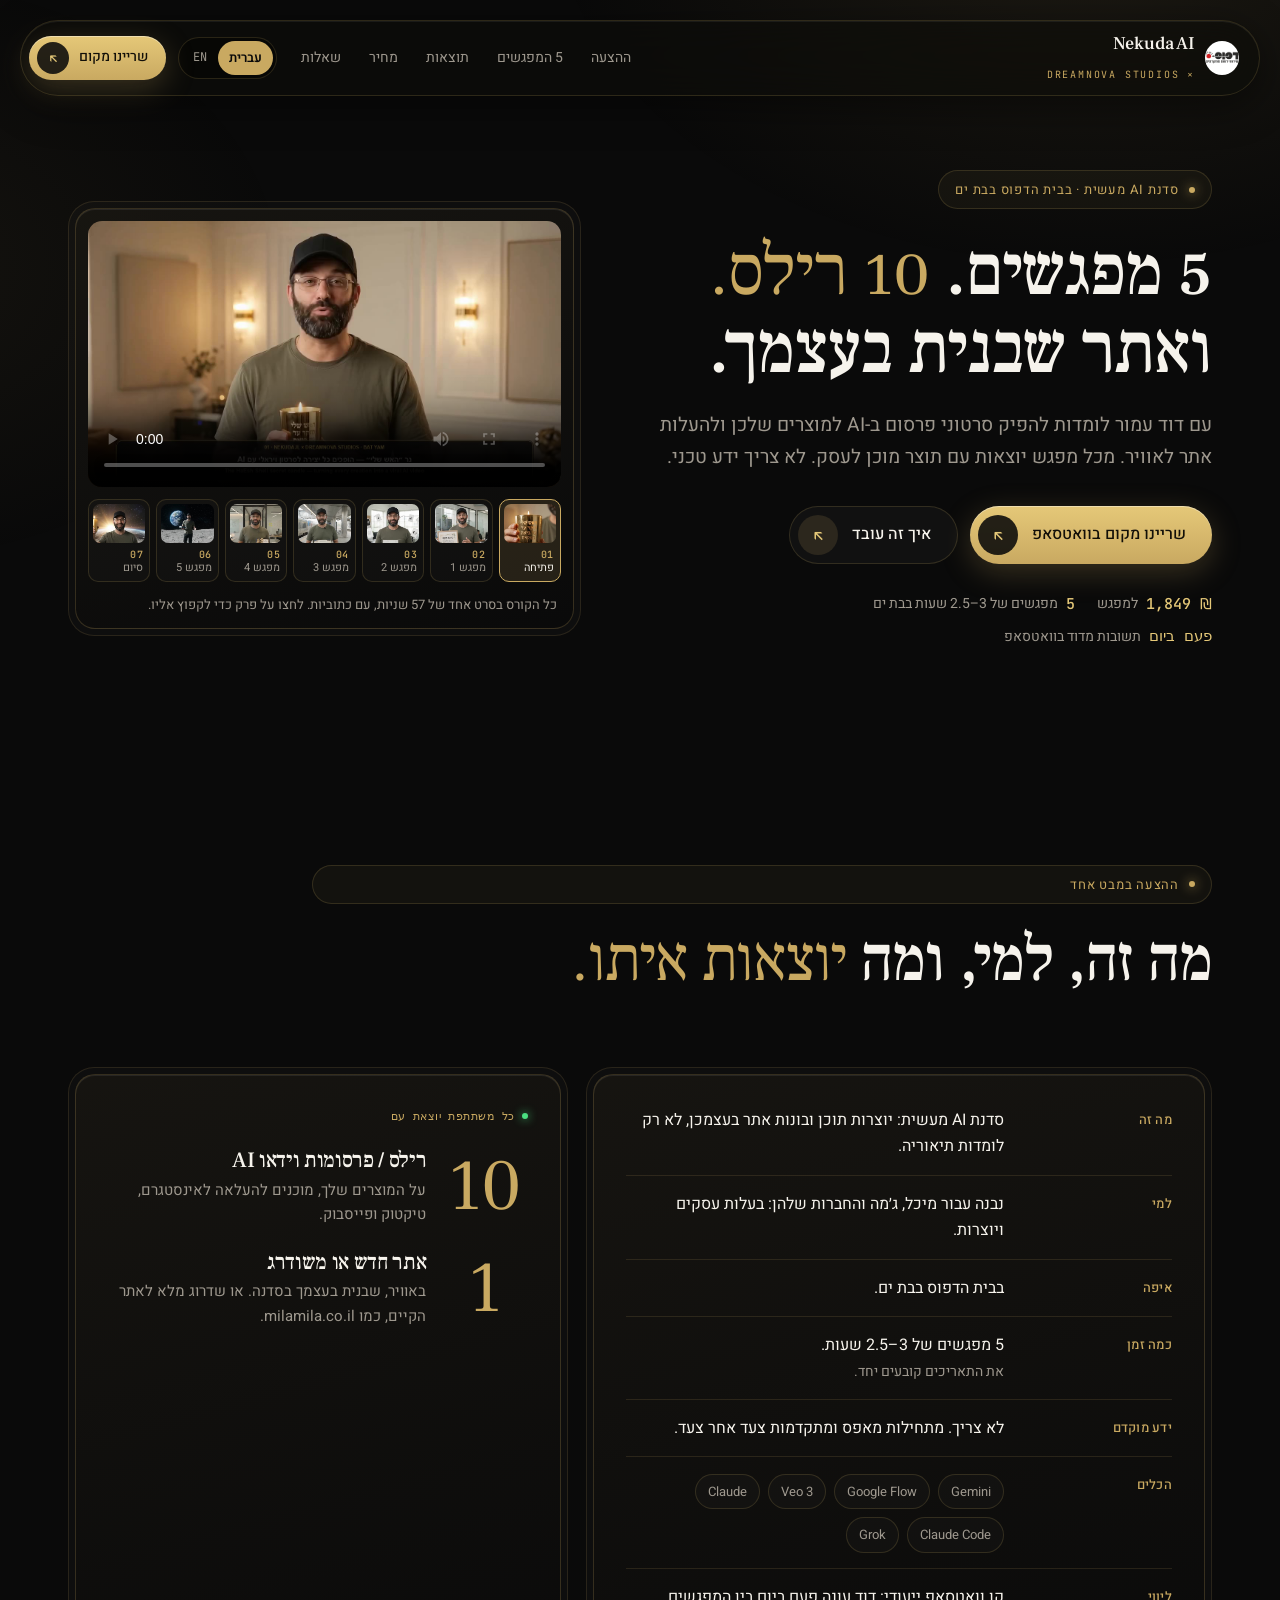
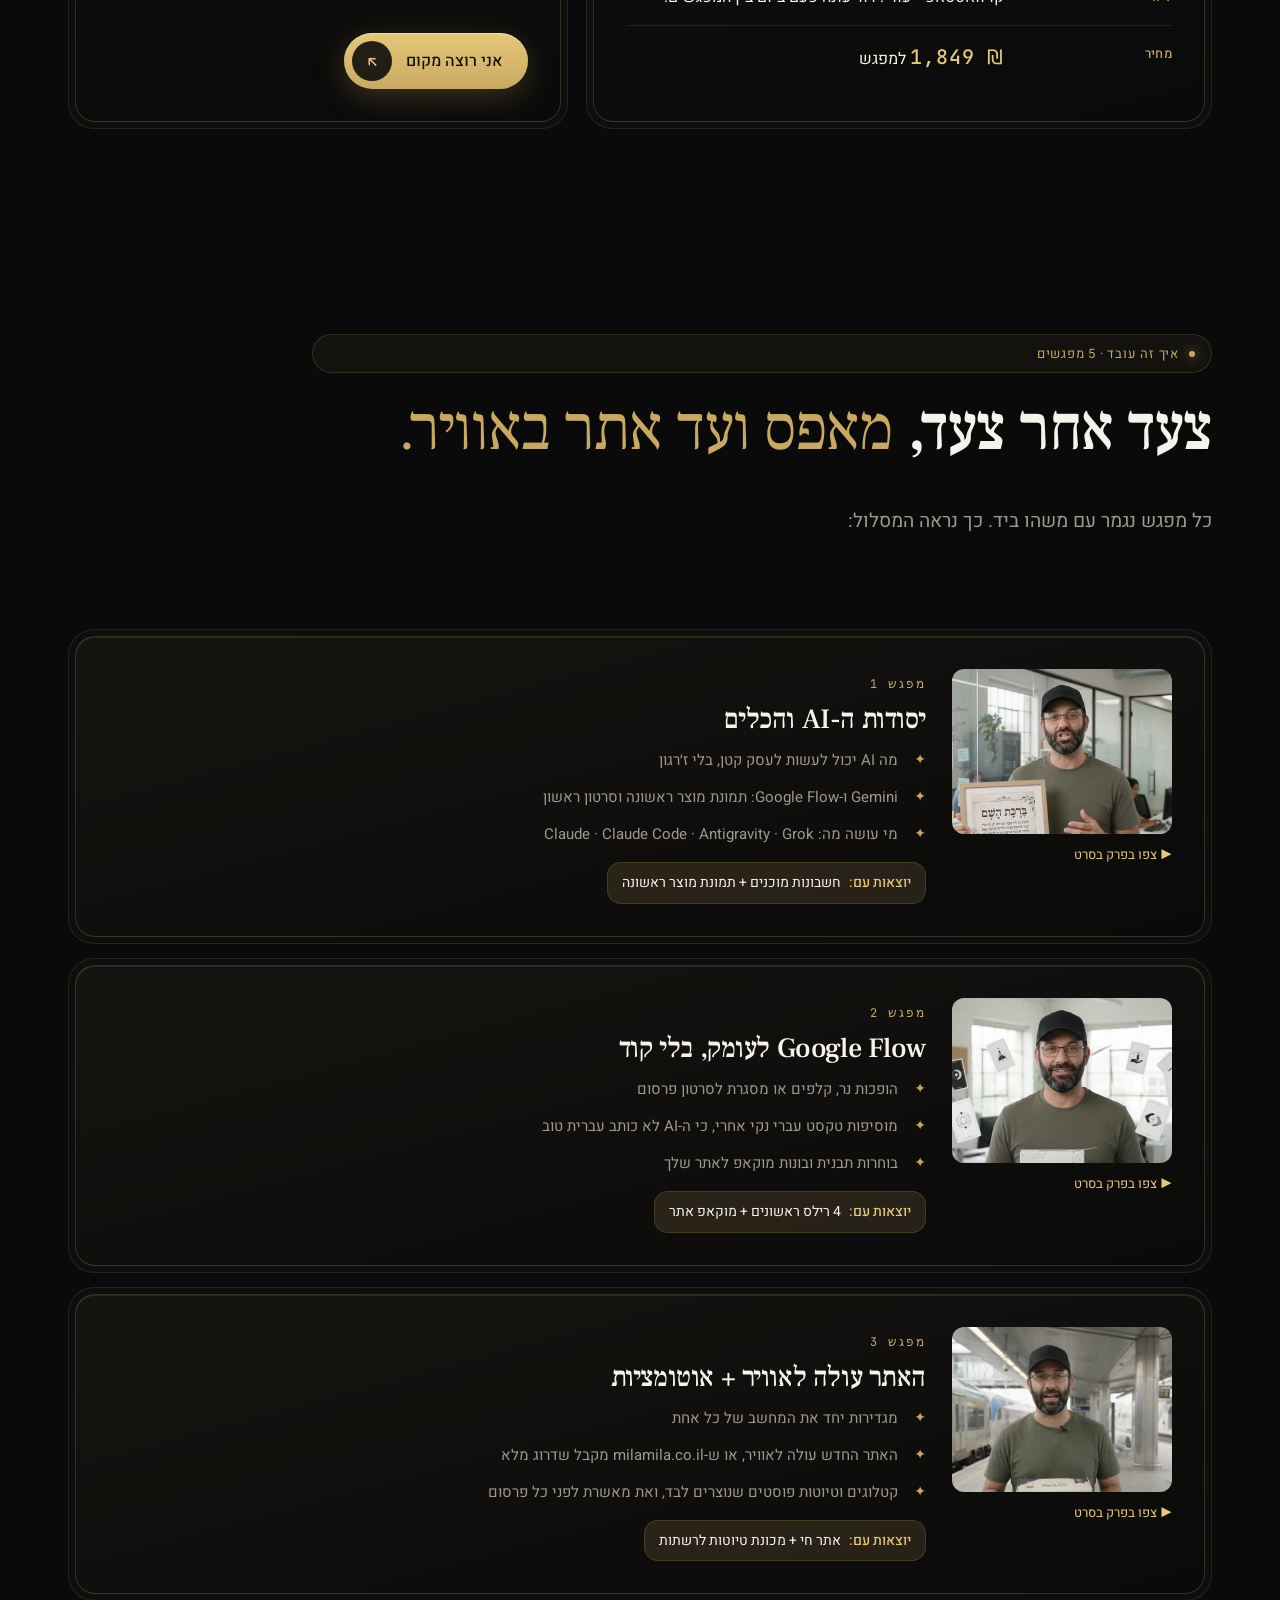
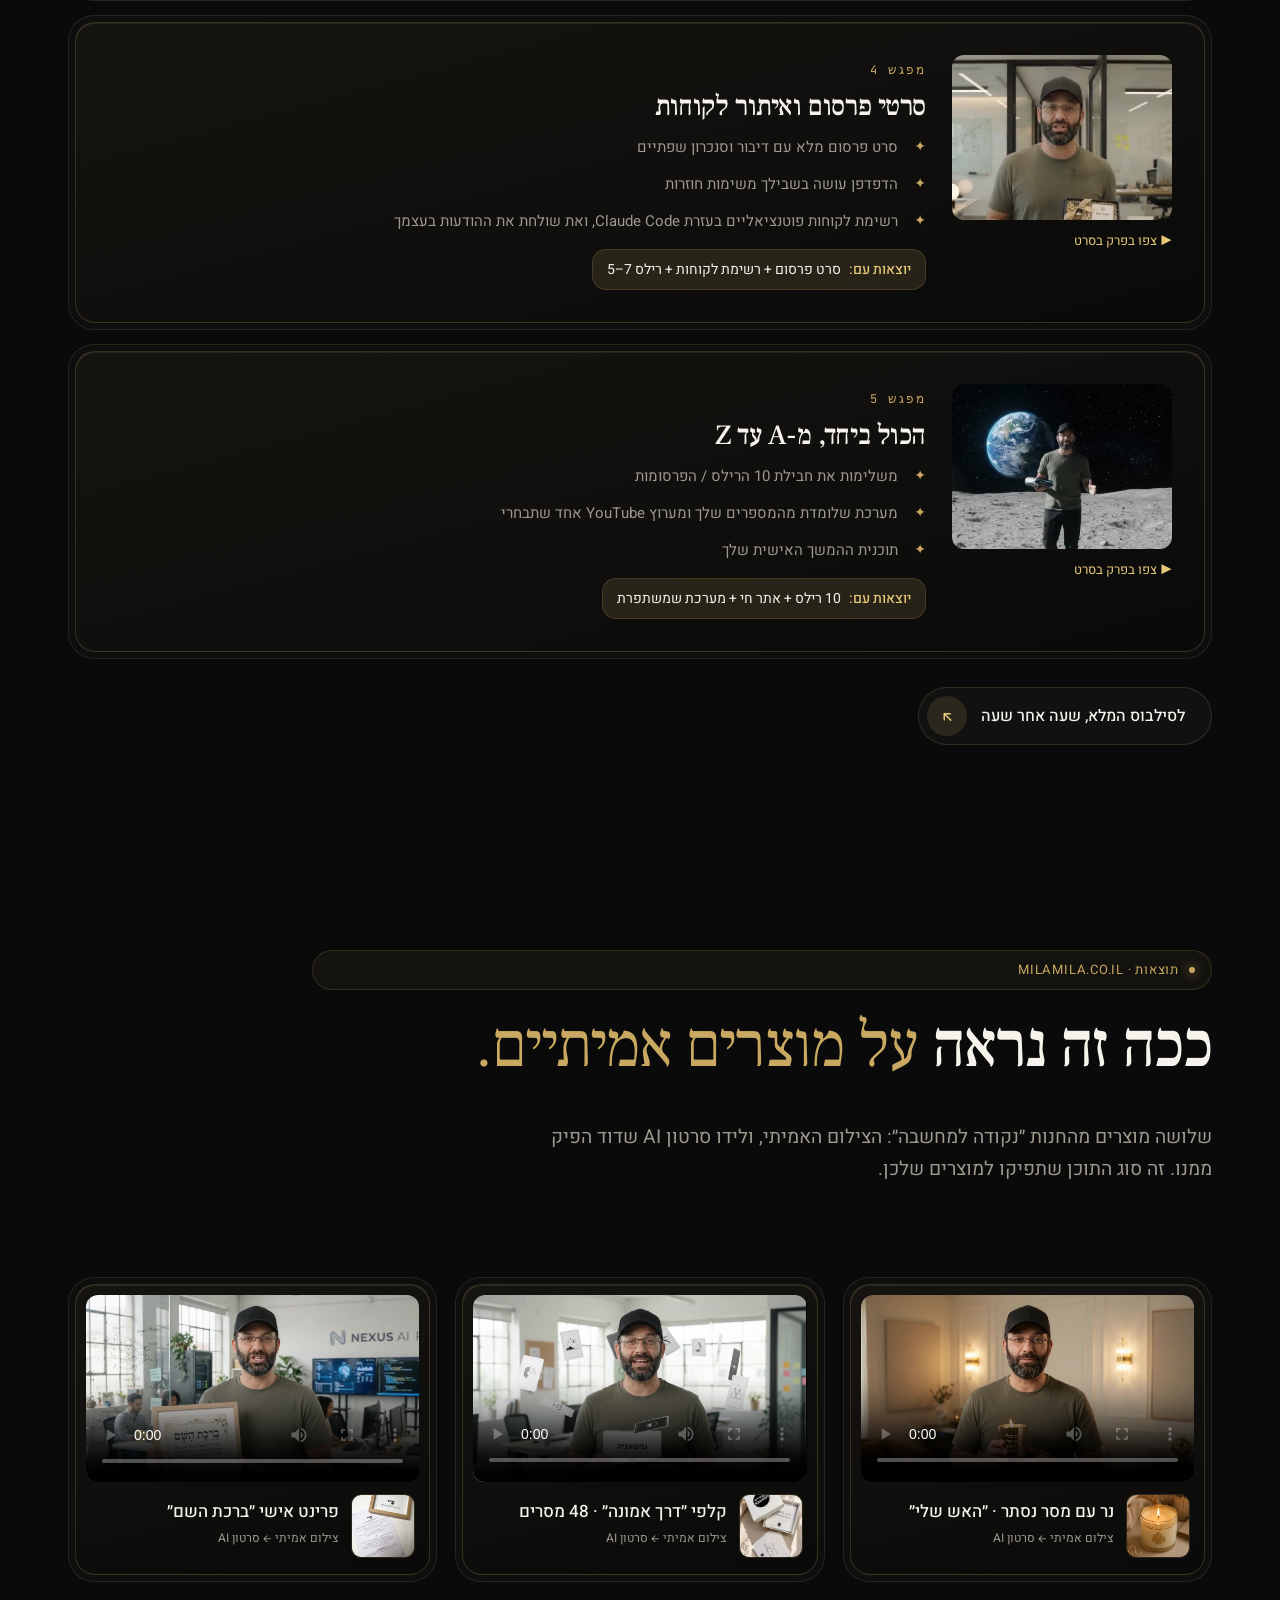
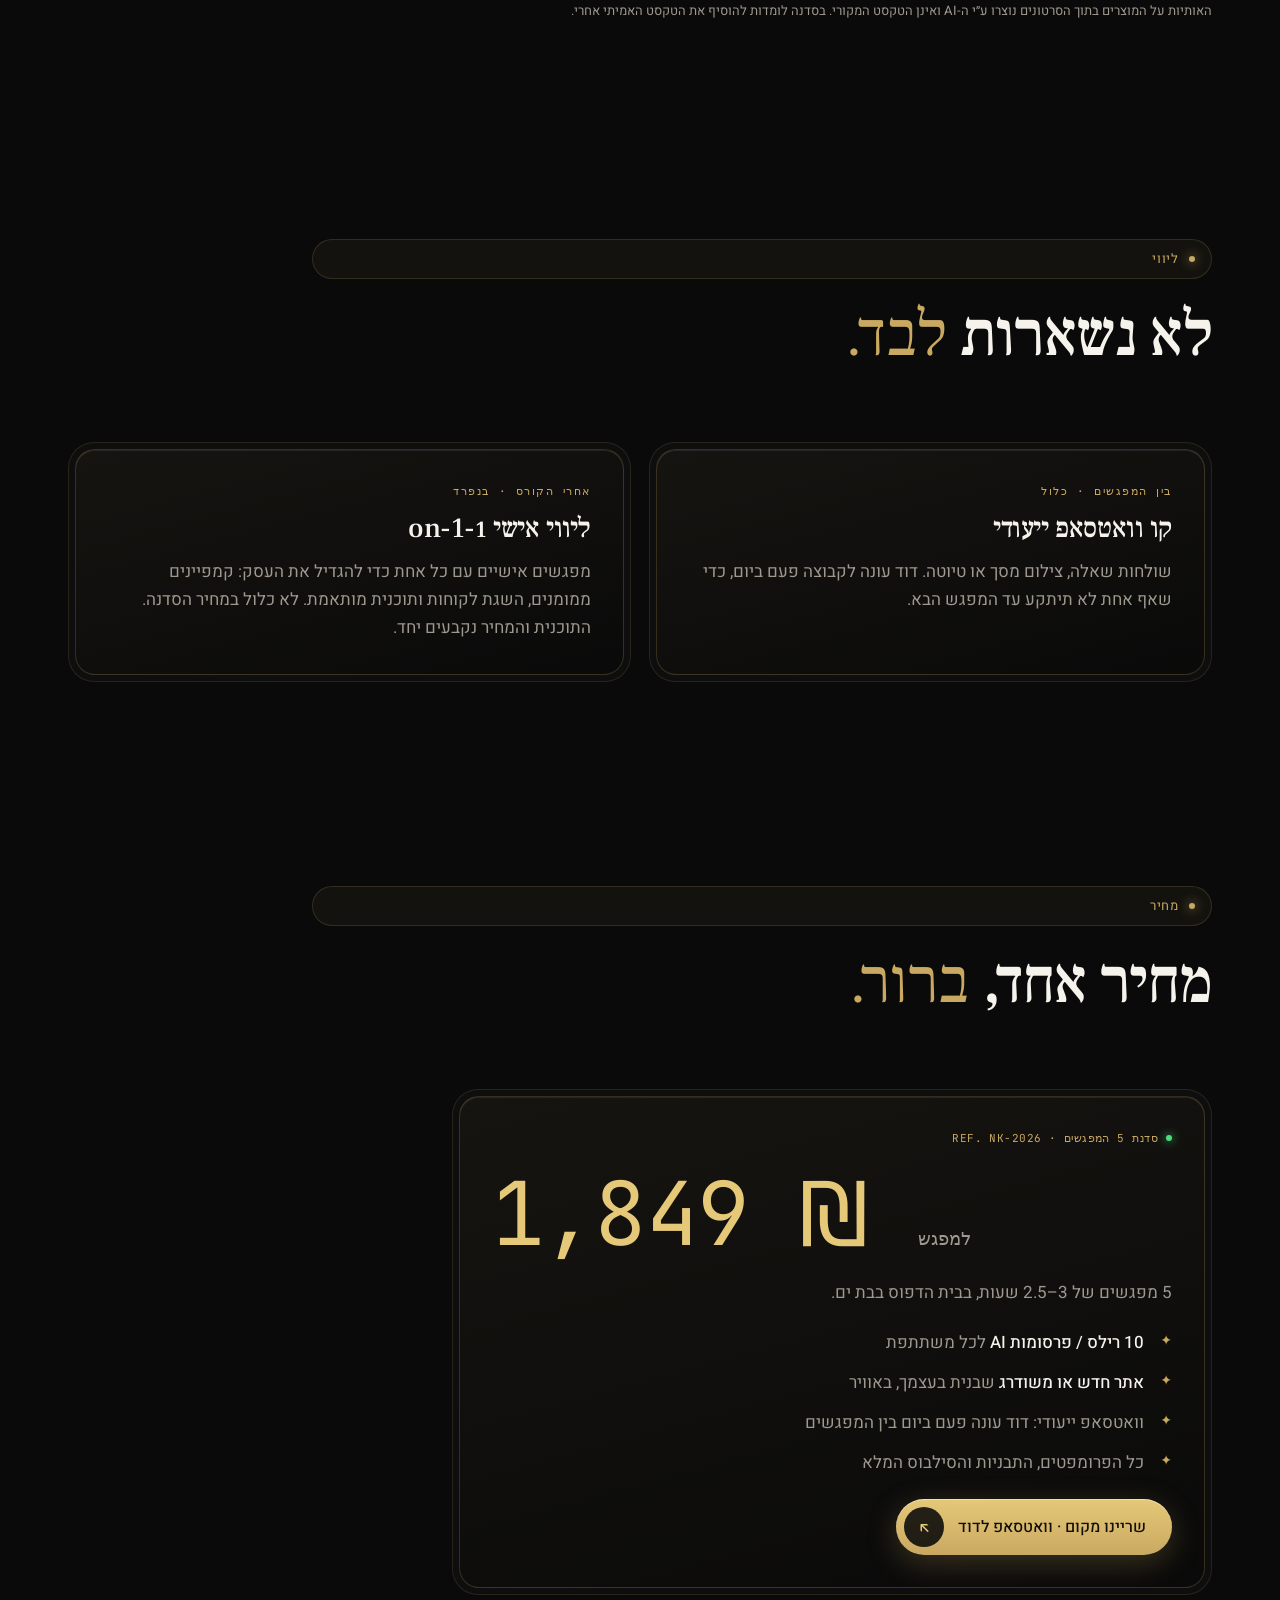
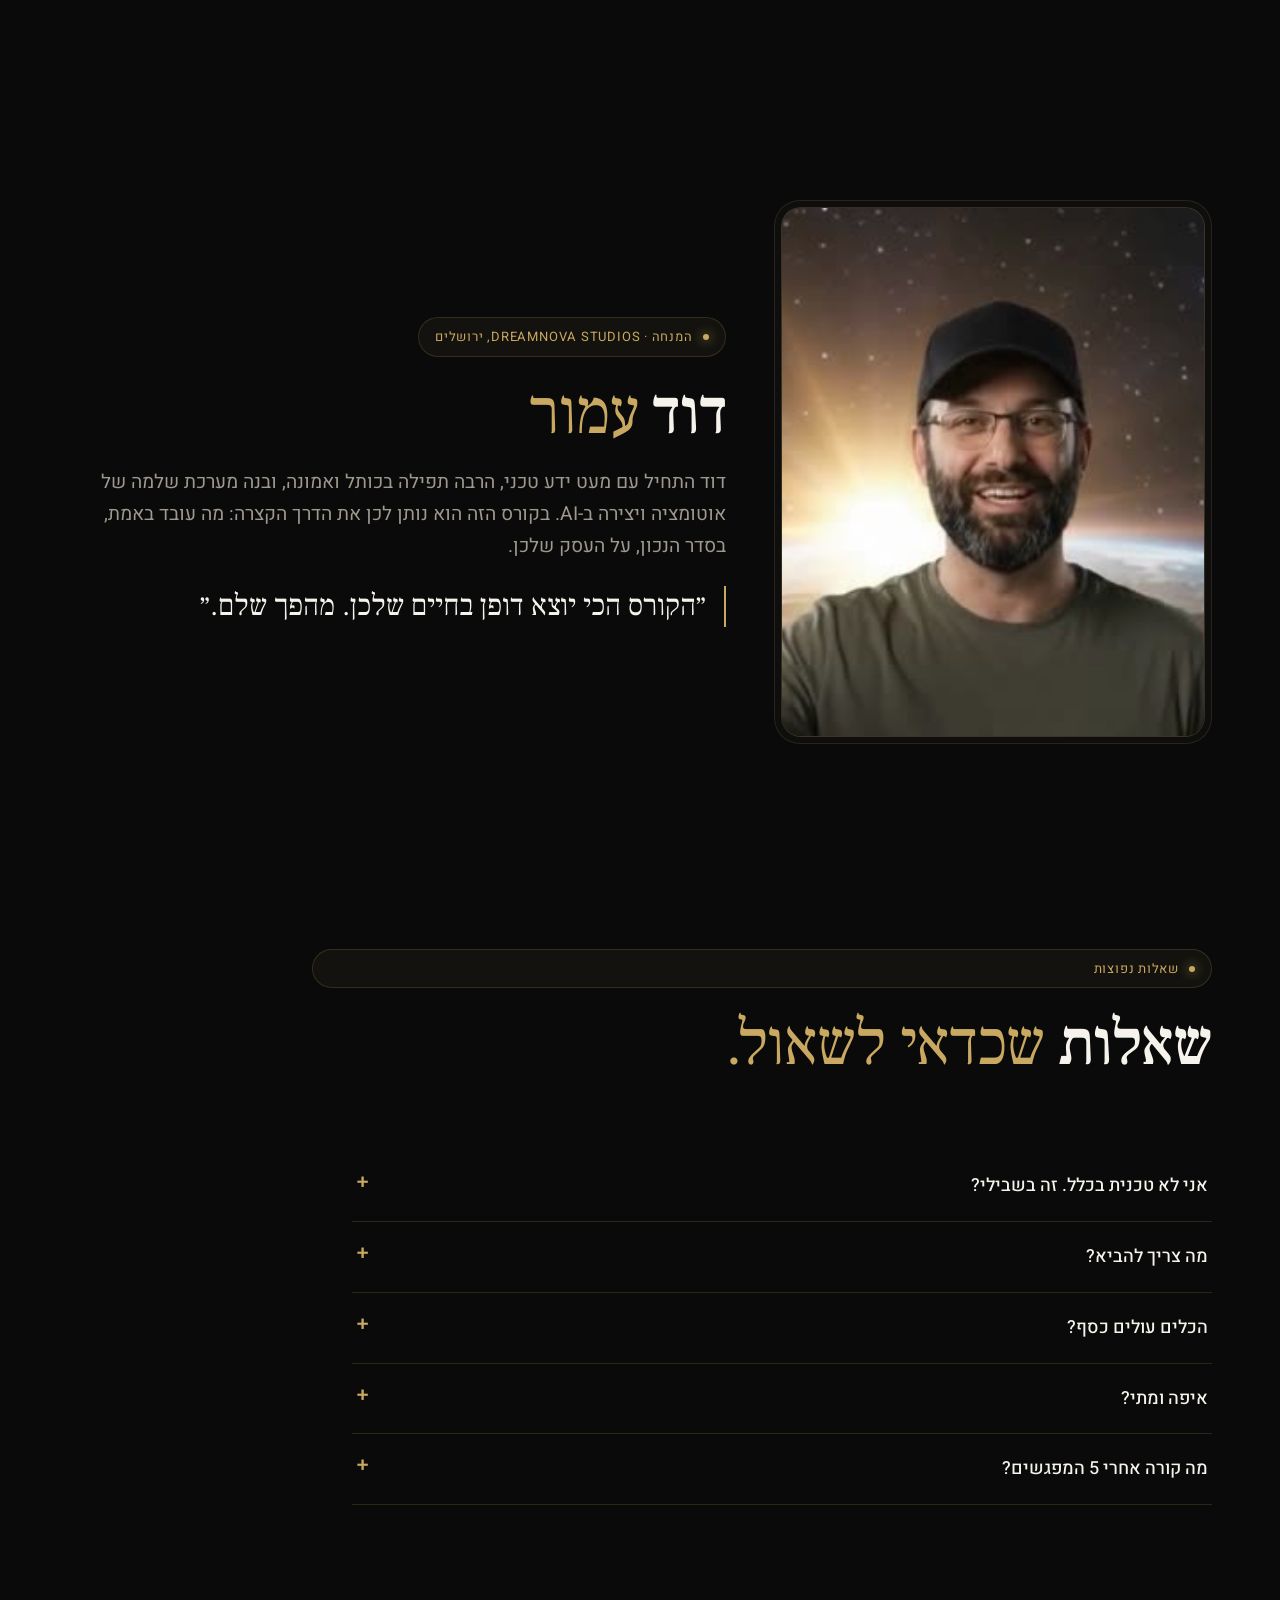
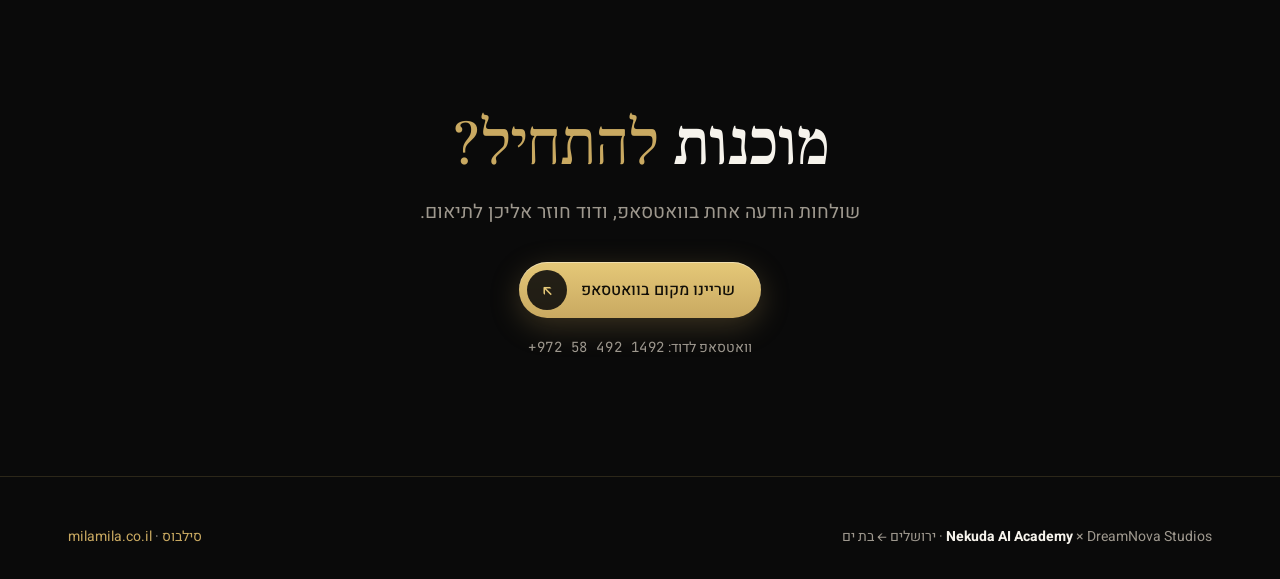
==== commit 46af853f: "feat: v2 clarity-first landing with the real 57s film - Main film is now the 57s Veo 3 cut with Davi" ====
--- a/index.html
+++ b/index.html
@@ -6,11 +6,11 @@
 <meta charset="utf-8" />
 <meta name="viewport" content="width=device-width, initial-scale=1, viewport-fit=cover" />
 <title>Nekuda AI Academy · 5 מפגשי AI בבית הדפוס בבת ים · DreamNova Studios</title>
-<meta name="description" content="5 מפגשים מעשיים עם דוד עמור בבת ים: כל משתתפת יוצאת עם 10 רילס / פרסומות וידאו AI ואתר חדש או משודרג שבנתה בעצמה. 1,849 ₪ למפגש." />
+<meta name="description" content="סדנת AI מעשית בבת ים עם דוד עמור: 5 מפגשים, כל משתתפת יוצאת עם 10 רילס / פרסומות וידאו AI ואתר שבנתה בעצמה. 1,849 ₪ למפגש." />
 <meta name="theme-color" content="#0a0a0a" />
 <meta property="og:title" content="Nekuda AI Academy × DreamNova Studios" />
-<meta property="og:description" content="10 רילס / פרסומות AI + אתר חדש — ב-5 מפגשים בבית הדפוס בבת ים." />
-<meta property="og:image" content="video/annex_01.jpg" />
+<meta property="og:description" content="5 מפגשים. 10 רילס. ואתר שבנית בעצמך — בבית הדפוס בבת ים." />
+<meta property="og:image" content="video/film.jpg" />
 <meta property="og:type" content="website" />
 <link rel="icon" href="assets/img/nekuda_logo.png" />
 <link rel="preconnect" href="https://fonts.googleapis.com" />
@@ -22,7 +22,7 @@
   "@context": "https://schema.org",
   "@type": "Course",
   "name": "Nekuda AI Academy",
-  "description": "5 hands-on AI sessions (2.5–3h each) in Bat Yam: 10 AI Reels / video ads and a new or upgraded website per participant.",
+  "description": "Hands-on AI workshop in Bat Yam: 5 sessions of 2.5–3 hours. Every participant leaves with 10 AI Reels / video ads and a new or upgraded website she built herself.",
   "inLanguage": ["he", "en"],
   "provider": { "@type": "Organization", "name": "DreamNova Studios", "founder": { "@type": "Person", "name": "David Amor" } },
   "hasCourseInstance": { "@type": "CourseInstance", "courseMode": "onsite", "location": { "@type": "Place", "name": "Bat Yam, Israel" } },
@@ -33,19 +33,17 @@
 <body>
 <a class="skip" href="#main"><span data-he>דלגו לתוכן</span><span data-en>Skip to content</span></a>
 
-<!-- ============ NAV (floating glass pill) ============ -->
 <nav class="nav" aria-label="main">
   <a class="brand" href="#top">
     <img src="assets/img/nekuda_logo.png" alt="" width="34" height="34" />
     <div><b>Nekuda AI</b><br /><span>× DreamNova Studios</span></div>
   </a>
   <div class="nav-links">
-    <a href="#film"><span class="n">01</span><span data-he>הסרט</span><span data-en>Film</span></a>
-    <a href="#results"><span class="n">02</span><span data-he>מה יוצאות איתו</span><span data-en>What you leave with</span></a>
-    <a href="#proof"><span class="n">03</span><span data-he>החנות בווידאו</span><span data-en>The shop on video</span></a>
-    <a href="#program"><span class="n">04</span><span data-he>התוכנית</span><span data-en>Program</span></a>
-    <a href="#price"><span class="n">05</span><span data-he>מחיר</span><span data-en>Price</span></a>
-    <a href="cours/"><span data-he>סילבוס ↗</span><span data-en>Syllabus ↗</span></a>
+    <a href="#offer"><span data-he>ההצעה</span><span data-en>The offer</span></a>
+    <a href="#how"><span data-he>5 המפגשים</span><span data-en>5 sessions</span></a>
+    <a href="#proof"><span data-he>תוצאות</span><span data-en>Results</span></a>
+    <a href="#price"><span data-he>מחיר</span><span data-en>Price</span></a>
+    <a href="#faq"><span data-he>שאלות</span><span data-en>FAQ</span></a>
   </div>
   <div class="lang" role="group" aria-label="Language">
     <button type="button" lang="he" data-set-lang="he" aria-pressed="true">עברית</button>
@@ -57,345 +55,242 @@
 </nav>
 
 <main id="main">
-<!-- ============ HERO + CINEMA ============ -->
+<!-- ============ HERO: promise + the film ============ -->
 <section class="hero" id="top">
   <div class="wrap hero-grid">
     <div class="reveal">
-      <span class="eyebrow"><span data-he>סדנת AI פרימיום · בבית הדפוס בבת ים</span><span data-en>Premium AI workshop · at the print studio in Bat Yam</span></span>
+      <span class="eyebrow"><span data-he>סדנת AI מעשית · בבית הדפוס בבת ים</span><span data-en>Hands-on AI workshop · at the print studio in Bat Yam</span></span>
       <h1>
-        <span data-he>הקורס הכי יוצא דופן <em>בחיים שלכן.</em></span>
-        <span data-en>The most extraordinary course <em>of your life.</em></span>
+        <span data-he>5 מפגשים. <em>10 רילס.</em> ואתר שבנית בעצמך.</span>
+        <span data-en>5 sessions. <em>10 Reels.</em> And a website you built yourself.</span>
       </h1>
       <p class="lead">
-        <span data-he>5 מפגשים מעשיים עם דוד עמור. כל משתתפת יוצאת עם <strong>10 רילס / פרסומות וידאו AI</strong> מוכנים לעסק שלה, ועם <strong>אתר חדש</strong> — או האתר הקיים שלה משודרג לגמרי — שהיא בנתה בעצמה.</span>
-        <span data-en>5 hands-on sessions with David Amor. Every participant leaves with <strong>10 ready-to-post AI Reels / video ads</strong> for her business and a <strong>brand-new website</strong> — or her current site fully upgraded — built with her own hands.</span>
+        <span data-he>עם דוד עמור לומדות להפיק סרטוני פרסום ב-AI למוצרים שלכן ולהעלות אתר לאוויר. מכל מפגש יוצאות עם תוצר מוכן לעסק. לא צריך ידע טכני.</span>
+        <span data-en>With David Amor you learn to produce AI video ads for your own products and to put a website live. You leave every session with something ready for your business. No technical background needed.</span>
       </p>
       <div class="cta-row">
         <a class="btn" data-wa href="https://wa.me/972584921492" target="_blank" rel="noopener">
           <span data-he>שריינו מקום בוואטסאפ</span><span data-en>Book your spot on WhatsApp</span><span class="ico" aria-hidden="true">↗</span>
         </a>
-        <a class="btn ghost" href="#results">
-          <span data-he>מה מקבלות בדיוק?</span><span data-en>What exactly do I get?</span><span class="ico" aria-hidden="true">↗</span>
+        <a class="btn ghost" href="#how">
+          <span data-he>איך זה עובד</span><span data-en>How it works</span><span class="ico" aria-hidden="true">↗</span>
         </a>
       </div>
-      <div class="stats">
-        <div><b>5</b><span data-he>מפגשים · <bdi>2.5–3</bdi> שעות</span><span data-en>sessions · 2.5–3h</span></div>
-        <div><b>10</b><span data-he>רילס / פרסומות AI</span><span data-en>AI Reels / ads</span></div>
-        <div><b>1</b><span data-he>אתר חי משלך</span><span data-en>live website of yours</span></div>
-        <div><b dir="ltr">1,849 ₪</b><span data-he>למפגש</span><span data-en>per session</span></div>
-      </div>
-    </div>
-
-    <div class="reveal" id="film">
-      <div class="bezel"><div class="core" style="padding:14px">
-        <div class="stage-head">
-          <span class="card-label"><span class="dot"></span><span data-he>הסרט · Veo 3</span><span data-en>The film · Veo 3</span></span>
-          <span class="mono" id="chapMeta">KOTEL → BAT YAM → MOON</span>
-        </div>
-        <div class="stage" id="stage">
-          <video id="player" controls playsinline preload="metadata" poster="video/remote_final_nekuda_trailer.jpg"
-            src="https://codenolimits.github.io/nekuda-ai-academy/video/final_nekuda_trailer.mp4"></video>
-        </div>
-        <p class="quote" id="chapQuote" aria-live="polite"></p>
-        <div class="chapters" id="chapters" role="list"></div>
-      </div></div>
-    </div>
-  </div>
-</section>
-
-<!-- ============ 02 · OUTCOMES (flip cards) ============ -->
-<section id="results">
-  <div class="wrap">
-    <div class="sec-head reveal">
-      <span class="eyebrow"><span data-he>02 · מה כל משתתפת לוקחת הביתה</span><span data-en>02 · What every participant takes home</span></span>
-      <h2><span data-he>לא עוד קורס תיאורטי. <em>נכסים אמיתיים</em> לעסק שלך.</span><span data-en>Not another theory course. <em>Real assets</em> for your business.</span></h2>
-      <p class="lead"><span data-he>בכל מפגש בונים, לא רק לומדים. בסוף חמשת המפגשים יש לך תוצרים שעובדים בשבילך כבר מחר בבוקר.</span><span data-en>Every session we build, not just learn. After five sessions you hold assets that work for you tomorrow morning.</span></p>
-    </div>
-    <div class="grid-4">
-      <div class="flip outcome reveal" data-aria-he="10 רילס — הפכי לפרטים" data-aria-en="10 Reels — flip for details">
-        <div class="flip-inner">
-          <div class="flip-face"><div class="bezel"><div class="core">
-            <div class="big-num">10</div>
-            <h3><span data-he>רילס / פרסומות וידאו AI</span><span data-en>AI Reels / video ads</span></h3>
-            <p class="muted"><span data-he>על המוצרים שלך, מוכנים להעלאה.</span><span data-en>Of your own products, ready to post.</span></p>
-            <span class="flip-hint">↻</span>
-          </div></div></div>
-          <div class="flip-face back"><div class="bezel"><div class="core back-core">
-            <ul class="ticks">
-              <li><span data-he><strong>4 ראשונים</strong> כבר במפגש 2</span><span data-en><strong>First 4</strong> already in session 2</span></li>
-              <li><span data-he>פרסומת עם דיבור וסנכרון שפתיים</span><span data-en>An ad with voice and lip-sync</span></li>
-              <li><span data-he>אנכי 9:16 לאינסטגרם, טיקטוק ופייסבוק</span><span data-en>Vertical 9:16 for Instagram, TikTok, Facebook</span></li>
-              <li><span data-he>טקסט עברי נקי שמוטמע אחרי — לא מצויר ע״י ה-AI</span><span data-en>Clean Hebrew text added after — never drawn by the AI</span></li>
-            </ul>
-          </div></div></div>
-        </div>
-      </div>
-      <div class="flip outcome reveal" data-aria-he="אתר — הפכי לפרטים" data-aria-en="Website — flip for details">
-        <div class="flip-inner">
-          <div class="flip-face"><div class="bezel"><div class="core">
-            <div class="big-num">1</div>
-            <h3><span data-he>אתר חדש או משודרג</span><span data-en>New or upgraded website</span></h3>
-            <p class="muted"><span data-he>באוויר, שבנית בעצמך בסדנה.</span><span data-en>Live — built by you in the workshop.</span></p>
-            <span class="flip-hint">↻</span>
-          </div></div></div>
-          <div class="flip-face back"><div class="bezel"><div class="core back-core">
-            <ul class="ticks">
-              <li><span data-he>מוקאפ מתבנית במפגש 2</span><span data-en>Mockup from a template in session 2</span></li>
-              <li><span data-he>עולה לאוויר במפגש 3</span><span data-en>Goes live in session 3</span></li>
-              <li><span data-he>או: שדרוג מלא לאתר הקיים (כמו milamila.co.il)</span><span data-en>Or: a full upgrade of your current site (like milamila.co.il)</span></li>
-              <li><span data-he>כפתור הזמנה בוואטסאפ, מותאם לנייד</span><span data-en>WhatsApp order button, mobile-first</span></li>
-            </ul>
-          </div></div></div>
-        </div>
-      </div>
-      <div class="flip outcome reveal" data-aria-he="וואטסאפ יומי — הפכי לפרטים" data-aria-en="Daily WhatsApp — flip for details">
-        <div class="flip-inner">
-          <div class="flip-face"><div class="bezel"><div class="core">
-            <div class="big-num" dir="ltr">1×</div>
-            <h3><span data-he>תשובות בוואטסאפ, כל יום</span><span data-en>WhatsApp answers, every day</span></h3>
-            <p class="muted"><span data-he>בין המפגשים — לא נתקעות לבד.</span><span data-en>Between sessions — never stuck alone.</span></p>
-            <span class="flip-hint">↻</span>
-          </div></div></div>
-          <div class="flip-face back"><div class="bezel"><div class="core back-core">
-            <ul class="ticks">
-              <li><span data-he>קו וואטסאפ ייעודי לקבוצה</span><span data-en>A dedicated WhatsApp line for the group</span></li>
-              <li><span data-he>דוד עונה על השאלות פעם ביום</span><span data-en>David answers questions once a day</span></li>
-              <li><span data-he>צילומי מסך, טיוטות, פרומפטים — שולחות ומקבלות כיוון</span><span data-en>Screenshots, drafts, prompts — send and get direction</span></li>
-            </ul>
-          </div></div></div>
-        </div>
-      </div>
-      <div class="flip outcome reveal" data-aria-he="ליווי אישי — הפכי לפרטים" data-aria-en="Private coaching — flip for details">
-        <div class="flip-inner">
-          <div class="flip-face"><div class="bezel"><div class="core">
-            <div class="big-num" dir="ltr">1:1</div>
-            <h3><span data-he>ליווי אישי אחרי הקורס</span><span data-en>Private coaching after the course</span></h3>
-            <p class="muted"><span data-he>להגדיל את העסק — עם תוכנית שלך.</span><span data-en>To grow the business — with your own plan.</span></p>
-            <span class="flip-hint">↻</span>
-          </div></div></div>
-          <div class="flip-face back"><div class="bezel"><div class="core back-core">
-            <ul class="ticks">
-              <li><span data-he>מפגשים אישיים עם כל אחת</span><span data-en>Individual sessions with each of you</span></li>
-              <li><span data-he>קמפיינים ממומנים והשגת לקוחות</span><span data-en>Paid campaigns and client acquisition</span></li>
-              <li><span data-he>תוכנית מותאמת שנבנית יחד, בשיחה</span><span data-en>A tailored plan built together, live</span></li>
-            </ul>
-          </div></div></div>
-        </div>
-      </div>
-    </div>
-  </div>
-</section>
-
-<!-- ============ 03 · PROOF: milamila.co.il ============ -->
+      <ul class="facts">
+        <li><b dir="ltr">1,849 ₪</b><span data-he>למפגש</span><span data-en>per session</span></li>
+        <li><b>5</b><span data-he>מפגשים של <bdi>2.5–3</bdi> שעות בבת ים</span><span data-en>sessions of 2.5–3 hours in Bat Yam</span></li>
+        <li><b data-he>פעם ביום</b><b data-en>Daily</b><span data-he>תשובות מדוד בוואטסאפ</span><span data-en>WhatsApp answers from David</span></li>
+      </ul>
+    </div>
+
+    <div class="reveal film" id="film">
+      <div class="bezel"><div class="core" style="padding:12px">
+        <video id="player" controls playsinline preload="metadata" poster="video/film.jpg" src="video/film.mp4"></video>
+        <div class="chips-row" id="chapters" aria-label="chapters"></div>
+        <p class="hint"><span data-he>כל הקורס בסרט אחד של 57 שניות, עם כתוביות. לחצו על פרק כדי לקפוץ אליו.</span><span data-en>The whole course in one 57-second film, with subtitles. Tap a chapter to jump to it.</span></p>
+      </div></div>
+    </div>
+  </div>
+</section>
+
+<!-- ============ THE OFFER AT A GLANCE ============ -->
+<section id="offer">
+  <div class="wrap">
+    <div class="sec-head reveal">
+      <span class="eyebrow"><span data-he>ההצעה במבט אחד</span><span data-en>The offer at a glance</span></span>
+      <h2><span data-he>מה זה, למי, ומה <em>יוצאות איתו.</em></span><span data-en>What it is, who it's for, and <em>what you leave with.</em></span></h2>
+    </div>
+    <div class="offer">
+      <div class="bezel reveal"><div class="core">
+        <dl class="spec">
+          <div><dt><span data-he>מה זה</span><span data-en>What</span></dt>
+            <dd><span data-he>סדנת AI מעשית: יוצרות תוכן ובונות אתר בעצמכן, לא רק לומדות תיאוריה.</span><span data-en>A hands-on AI workshop: you create content and build a site yourselves, not just learn theory.</span></dd></div>
+          <div><dt><span data-he>למי</span><span data-en>For whom</span></dt>
+            <dd><span data-he>נבנה עבור מיכל, ג׳מה והחברות שלהן: בעלות עסקים ויוצרות.</span><span data-en>Built for Michal, Gemma and their friends: business owners and makers.</span></dd></div>
+          <div><dt><span data-he>איפה</span><span data-en>Where</span></dt>
+            <dd><span data-he>בבית הדפוס בבת ים.</span><span data-en>At the print studio in Bat Yam.</span></dd></div>
+          <div><dt><span data-he>כמה זמן</span><span data-en>How long</span></dt>
+            <dd><span data-he>5 מפגשים של <bdi>2.5–3</bdi> שעות.</span><span data-en>5 sessions of 2.5–3 hours.</span><small><span data-he>את התאריכים קובעים יחד.</span><span data-en>Dates are set together.</span></small></dd></div>
+          <div><dt><span data-he>ידע מוקדם</span><span data-en>Prior knowledge</span></dt>
+            <dd><span data-he>לא צריך. מתחילות מאפס ומתקדמות צעד אחר צעד.</span><span data-en>None. You start from zero and go step by step.</span></dd></div>
+          <div><dt><span data-he>הכלים</span><span data-en>Tools</span></dt>
+            <dd><ul class="chips" style="margin-top:2px"><li>Gemini</li><li>Google Flow</li><li>Veo 3</li><li>Claude</li><li>Claude Code</li><li>Grok</li></ul></dd></div>
+          <div><dt><span data-he>ליווי</span><span data-en>Support</span></dt>
+            <dd><span data-he>קו וואטסאפ ייעודי: דוד עונה פעם ביום בין המפגשים.</span><span data-en>A dedicated WhatsApp line: David answers once a day between sessions.</span></dd></div>
+          <div><dt><span data-he>מחיר</span><span data-en>Price</span></dt>
+            <dd><b class="mono" dir="ltr" style="color:var(--gold-light);font-size:20px;font-weight:500">1,849 ₪</b> <span data-he>למפגש</span><span data-en>per session</span></dd></div>
+        </dl>
+      </div></div>
+      <div class="bezel reveal"><div class="core take">
+        <span class="card-label"><span class="dot"></span><span data-he>כל משתתפת יוצאת עם</span><span data-en>Every participant leaves with</span></span>
+        <div class="row"><div class="big-num">10</div><div><h3><span data-he>רילס / פרסומות וידאו AI</span><span data-en>AI Reels / video ads</span></h3><p><span data-he>על המוצרים שלך, מוכנים להעלאה לאינסטגרם, טיקטוק ופייסבוק.</span><span data-en>Of your own products, ready to post on Instagram, TikTok and Facebook.</span></p></div></div>
+        <div class="row"><div class="big-num">1</div><div><h3><span data-he>אתר חדש או משודרג</span><span data-en>A new or upgraded website</span></h3><p><span data-he>באוויר, שבנית בעצמך בסדנה. או שדרוג מלא לאתר הקיים, כמו milamila.co.il.</span><span data-en>Live, built by you in the workshop. Or a full upgrade of your current site, like milamila.co.il.</span></p></div></div>
+        <a class="btn" data-wa href="https://wa.me/972584921492" target="_blank" rel="noopener" style="align-self:flex-start;margin-top:auto"><span data-he>אני רוצה מקום</span><span data-en>I want a spot</span><span class="ico" aria-hidden="true">↗</span></a>
+      </div></div>
+    </div>
+  </div>
+</section>
+
+<!-- ============ HOW IT WORKS: 5 sessions ============ -->
+<section id="how">
+  <div class="wrap">
+    <div class="sec-head reveal">
+      <span class="eyebrow"><span data-he>איך זה עובד · 5 מפגשים</span><span data-en>How it works · 5 sessions</span></span>
+      <h2><span data-he>צעד אחר צעד, <em>מאפס ועד אתר באוויר.</em></span><span data-en>Step by step, <em>from zero to a live website.</em></span></h2>
+      <p class="lead"><span data-he>כל מפגש נגמר עם משהו ביד. כך נראה המסלול:</span><span data-en>Every session ends with something in your hands. Here is the path:</span></p>
+    </div>
+    <div class="steps">
+      <article class="step bezel reveal"><div class="core">
+        <div class="thumb"><img src="video/ch_2.jpg" alt="" /><button type="button" class="watch" data-seek="8"><span data-he>▶ צפו בפרק בסרט</span><span data-en>▶ Watch this chapter</span></button></div>
+        <div>
+          <span class="num"><span data-he>מפגש 1</span><span data-en>SESSION 1</span></span>
+          <h3><span data-he>יסודות ה-AI והכלים</span><span data-en>AI foundations and the tools</span></h3>
+          <ul class="ticks">
+            <li><span data-he>מה AI יכול לעשות לעסק קטן, בלי ז׳רגון</span><span data-en>What AI can do for a small business, without jargon</span></li>
+            <li><span data-he>Gemini ו-Google Flow: תמונת מוצר ראשונה וסרטון ראשון</span><span data-en>Gemini and Google Flow: your first product image and first video</span></li>
+            <li><span data-he>מי עושה מה: <bdi>Claude · Claude Code · Antigravity · Grok</bdi></span><span data-en>Who does what: Claude · Claude Code · Antigravity · Grok</span></li>
+          </ul>
+          <span class="out"><b><span data-he>יוצאות עם:</span><span data-en>You leave with:</span></b><span data-he>חשבונות מוכנים + תמונת מוצר ראשונה</span><span data-en>accounts ready + your first product image</span></span>
+        </div>
+      </div></article>
+      <article class="step bezel reveal"><div class="core">
+        <div class="thumb"><img src="video/ch_3.jpg" alt="" /><button type="button" class="watch" data-seek="16"><span data-he>▶ צפו בפרק בסרט</span><span data-en>▶ Watch this chapter</span></button></div>
+        <div>
+          <span class="num"><span data-he>מפגש 2</span><span data-en>SESSION 2</span></span>
+          <h3><span data-he>Google Flow לעומק, בלי קוד</span><span data-en>Google Flow in depth, no code</span></h3>
+          <ul class="ticks">
+            <li><span data-he>הופכות נר, קלפים או מסגרת לסרטון פרסום</span><span data-en>Turn a candle, cards or a frame into an ad video</span></li>
+            <li><span data-he>מוסיפות טקסט עברי נקי אחרי, כי ה-AI לא כותב עברית טוב</span><span data-en>Add clean Hebrew text afterwards, because AI can't write Hebrew well</span></li>
+            <li><span data-he>בוחרות תבנית ובונות מוקאפ לאתר שלך</span><span data-en>Pick a template and build a mockup of your site</span></li>
+          </ul>
+          <span class="out"><b><span data-he>יוצאות עם:</span><span data-en>You leave with:</span></b><span data-he>4 רילס ראשונים + מוקאפ אתר</span><span data-en>your first 4 Reels + a site mockup</span></span>
+        </div>
+      </div></article>
+      <article class="step bezel reveal"><div class="core">
+        <div class="thumb"><img src="video/ch_4.jpg" alt="" /><button type="button" class="watch" data-seek="24"><span data-he>▶ צפו בפרק בסרט</span><span data-en>▶ Watch this chapter</span></button></div>
+        <div>
+          <span class="num"><span data-he>מפגש 3</span><span data-en>SESSION 3</span></span>
+          <h3><span data-he>האתר עולה לאוויר + אוטומציות</span><span data-en>Your site goes live + automations</span></h3>
+          <ul class="ticks">
+            <li><span data-he>מגדירות יחד את המחשב של כל אחת</span><span data-en>We set up each of your computers together</span></li>
+            <li><span data-he>האתר החדש עולה לאוויר, או ש-milamila.co.il מקבל שדרוג מלא</span><span data-en>The new site goes live, or milamila.co.il gets a full upgrade</span></li>
+            <li><span data-he>קטלוגים וטיוטות פוסטים שנוצרים לבד, ואת מאשרת לפני כל פרסום</span><span data-en>Catalogues and post drafts made automatically, and you approve before anything is published</span></li>
+          </ul>
+          <span class="out"><b><span data-he>יוצאות עם:</span><span data-en>You leave with:</span></b><span data-he>אתר חי + מכונת טיוטות לרשתות</span><span data-en>a live site + a social drafts machine</span></span>
+        </div>
+      </div></article>
+      <article class="step bezel reveal"><div class="core">
+        <div class="thumb"><img src="video/ch_5.jpg" alt="" /><button type="button" class="watch" data-seek="34"><span data-he>▶ צפו בפרק בסרט</span><span data-en>▶ Watch this chapter</span></button></div>
+        <div>
+          <span class="num"><span data-he>מפגש 4</span><span data-en>SESSION 4</span></span>
+          <h3><span data-he>סרטי פרסום ואיתור לקוחות</span><span data-en>Ad films and finding clients</span></h3>
+          <ul class="ticks">
+            <li><span data-he>סרט פרסום מלא עם דיבור וסנכרון שפתיים</span><span data-en>A complete ad film with voice and lip-sync</span></li>
+            <li><span data-he>הדפדפן עושה בשבילך משימות חוזרות</span><span data-en>The browser does repetitive tasks for you</span></li>
+            <li><span data-he>רשימת לקוחות פוטנציאליים בעזרת Claude Code, ואת שולחת את ההודעות בעצמך</span><span data-en>A list of potential clients built with Claude Code, and you send the messages yourself</span></li>
+          </ul>
+          <span class="out"><b><span data-he>יוצאות עם:</span><span data-en>You leave with:</span></b><span data-he>סרט פרסום + רשימת לקוחות + רילס <bdi>5–7</bdi></span><span data-en>an ad film + a client list + Reels 5–7</span></span>
+        </div>
+      </div></article>
+      <article class="step bezel reveal"><div class="core">
+        <div class="thumb"><img src="video/ch_6.jpg" alt="" /><button type="button" class="watch" data-seek="44"><span data-he>▶ צפו בפרק בסרט</span><span data-en>▶ Watch this chapter</span></button></div>
+        <div>
+          <span class="num"><span data-he>מפגש 5</span><span data-en>SESSION 5</span></span>
+          <h3><span data-he>הכול ביחד, מ-A עד Z</span><span data-en>Everything together, A to Z</span></h3>
+          <ul class="ticks">
+            <li><span data-he>משלימות את חבילת 10 הרילס / הפרסומות</span><span data-en>You complete the pack of 10 Reels / ads</span></li>
+            <li><span data-he>מערכת שלומדת מהמספרים שלך ומערוץ YouTube אחד שתבחרי</span><span data-en>A system that learns from your numbers and from one YouTube channel you choose</span></li>
+            <li><span data-he>תוכנית ההמשך האישית שלך</span><span data-en>Your personal next-steps plan</span></li>
+          </ul>
+          <span class="out"><b><span data-he>יוצאות עם:</span><span data-en>You leave with:</span></b><span data-he>10 רילס + אתר חי + מערכת שמשתפרת</span><span data-en>10 Reels + a live site + a self-improving system</span></span>
+        </div>
+      </div></article>
+    </div>
+    <div style="margin-top:28px" class="reveal">
+      <a class="btn ghost" href="cours/"><span data-he>לסילבוס המלא, שעה אחר שעה</span><span data-en>Full hour-by-hour syllabus</span><span class="ico" aria-hidden="true">↗</span></a>
+    </div>
+  </div>
+</section>
+
+<!-- ============ PROOF: real products ============ -->
 <section id="proof">
   <div class="wrap">
     <div class="sec-head reveal">
-      <span class="eyebrow"><span data-he>03 · מקרה בוחן · milamila.co.il</span><span data-en>03 · Case study · milamila.co.il</span></span>
-      <h2><span data-he>המוצרים של <em>נקודה למחשבה</em> — כבר בווידאו.</span><span data-en><em>Nekuda LeMachshava</em> products — already on video.</span></h2>
-      <p class="lead"><span data-he>משמאל: התמונה האמיתית מהחנות, בלי שינוי. מימין: דוד מציג את המוצר בקליפ Veo 3. זה בדיוק מה שתלמדו לעשות עם המוצרים שלכן.</span><span data-en>On one side: the real shop photo, untouched. On the other: David presenting the product in a Veo 3 clip. That's exactly what you'll learn to do with your own products.</span></p>
-    </div>
-
-    <article class="annex reveal">
-      <figure class="photo bezel"><img src="assets/img/prod_07.jpg" alt="נר עם מסר נסתר — סדרת האש שלי (תמונה מהחנות)" /><figcaption>PHOTO · MILAMILA.CO.IL</figcaption></figure>
-      <div class="bezel"><div class="core" style="padding:12px">
-        <div class="vid r169"><video controls playsinline preload="metadata" poster="video/annex_01.jpg" src="video/annex_01.mp4"></video></div>
-        <div class="info">
-          <span class="card-label">ANNEX 01 · VEO 3</span>
-          <h3><span data-he>נר עם מסר נסתר · סדרת ״האש שלי״</span><span data-en>Hidden-message candle · “HaEsh Sheli” series</span></h3>
-          <p class="honest"><span data-he>הקליפ נוצר ב-AI. האותיות על הנר בקליפ נוצרו ע״י המודל ואינן הטקסט המקורי — המוצר האמיתי בתמונה. בסדנה לומדים להטמיע את הטקסט האמיתי אחרי.</span><span data-en>AI-generated clip. The letters on the candle in the clip were drawn by the model and are not the original text — the real product is in the photo. In the workshop you learn to overlay the real text afterwards.</span></p>
-          <a class="link" href="https://milamila.co.il/" target="_blank" rel="noopener"><span data-he>לחנות milamila.co.il ↗</span><span data-en>Visit milamila.co.il ↗</span></a>
-        </div>
-      </div></div>
-    </article>
-
-    <article class="annex reveal">
-      <figure class="photo bezel"><img src="assets/img/prod_04.jpg" alt="קלפי דרך אמונה — 48 מסרים (תמונה מהחנות)" /><figcaption>PHOTO · MILAMILA.CO.IL</figcaption></figure>
-      <div class="bezel"><div class="core" style="padding:12px">
-        <div class="vid r169"><video controls playsinline preload="metadata" poster="video/annex_02.jpg" src="video/annex_02.mp4"></video></div>
-        <div class="info">
-          <span class="card-label">ANNEX 02 · VEO 3</span>
-          <h3><span data-he>קלפי ״דרך אמונה״ · 48 מסרים</span><span data-en>“Derekh Emunah” cards · 48 messages</span></h3>
-          <p class="honest"><span data-he>דוד מציג מארז וקלפים מרחפים. הכיתוב על המארז בקליפ נוצר ע״י ה-AI ואינו המקור — המארז האמיתי בתמונה.</span><span data-en>David presents a box with floating cards. The lettering on the box in the clip is AI-drawn, not the original — the real box is in the photo.</span></p>
-          <a class="link" href="https://milamila.co.il/" target="_blank" rel="noopener"><span data-he>לחנות milamila.co.il ↗</span><span data-en>Visit milamila.co.il ↗</span></a>
-        </div>
-      </div></div>
-    </article>
-
-    <article class="annex reveal">
-      <figure class="photo bezel"><img src="assets/img/prod_05.jpg" alt="פרינט אישי ״ברכת השם״ (תמונה מהחנות)" /><figcaption>PHOTO · MILAMILA.CO.IL</figcaption></figure>
-      <div class="bezel"><div class="core" style="padding:12px">
-        <div class="vid r169"><video controls playsinline preload="metadata" poster="video/annex_03.jpg" src="video/annex_03.mp4"></video></div>
-        <div class="info">
-          <span class="card-label">ANNEX 03 · VEO 3</span>
-          <h3><span data-he>פרינט אישי ״ברכת השם״</span><span data-en>Personal “Birkat Hashem” print</span></h3>
-          <p class="honest"><span data-he>דוד מחזיק מסגרת בסטודיו. הטקסט בתוך המסגרת בקליפ נוצר ע״י ה-AI — הפרינט האמיתי, עם הפסוק והמכתב האישי, בתמונה.</span><span data-en>David holds a frame in a studio. The text inside the frame in the clip is AI-drawn — the real print, with its verse and personal letter, is in the photo.</span></p>
-          <a class="link" href="https://milamila.co.il/" target="_blank" rel="noopener"><span data-he>לחנות milamila.co.il ↗</span><span data-en>Visit milamila.co.il ↗</span></a>
-        </div>
-      </div></div>
-    </article>
-
-    <article class="annex reveal">
-      <figure class="photo bezel"><img src="assets/img/milamila_logo.png" alt="milamila.co.il" style="object-fit:contain;background:#F6F3EC;padding:18%" /><figcaption>LOGO · MILAMILA.CO.IL</figcaption></figure>
-      <div class="bezel"><div class="core" style="padding:12px">
-        <div class="vid r169"><video controls playsinline preload="metadata" poster="video/annex_04.jpg" src="video/annex_04.mp4"></video></div>
-        <div class="info">
-          <span class="card-label">ANNEX 04 · VEO 3</span>
-          <h3><span data-he>גרסת סטודיו ״האש שלי״ + סיום על הירח</span><span data-en>“HaEsh Sheli” studio cut + lunar finale</span></h3>
-          <p class="honest"><span data-he>שני קליפים שחוברו לסרטון אחד של 11 שניות: הצגה בסטודיו, ואז דוד על הירח עם נר מואר.</span><span data-en>Two clips joined into one 11-second piece: the studio presentation, then David on the Moon with a lit candle.</span></p>
-        </div>
-      </div></div>
-    </article>
-
-    <div class="grid-2" style="margin-top:56px">
-      <div class="bezel reveal"><div class="core" style="padding:12px">
-        <div class="stage-head"><span class="card-label"><span class="dot"></span><span data-he>ספוט /brag · מושן דיזיין בקוד</span><span data-en>/brag spot · motion design in code</span></span></div>
-        <div class="vid r169"><video controls playsinline preload="metadata" poster="video/remote_brag.jpg" src="https://codenolimits.github.io/nekuda-ai-academy/video/brag.mp4"></video></div>
-        <p class="quote"><span data-he>ספוט השקה קצבי שנבנה כולו בקוד — להציג מוצר, הצעה או אתר תוך שניות.</span><span data-en>A rhythmic launch spot built entirely in code — present a product, an offer or a site in seconds.</span></p>
-      </div></div>
-      <div class="reveal" style="display:flex;flex-direction:column;justify-content:center;gap:18px">
-        <span class="card-label"><span data-he>קטלוג · עוד מוצרים מהחנות</span><span data-en>Catalogue · more shop products</span></span>
-        <h3 style="font-size:clamp(26px,3vw,38px)"><span data-he>כל מוצר בחנות = <em>רילס הבא</em> שלך.</span><span data-en>Every product in the shop = <em>your next Reel.</em></span></h3>
-        <p class="muted"><span data-he>הפכו את הכרטיסים כדי לראות איזה סרטון נבנה מכל מוצר בסדנה.</span><span data-en>Flip the cards to see which video we'd build from each product in the workshop.</span></p>
-      </div>
-    </div>
-
-    <div class="strip" style="margin-top:24px">
-      <div class="flip reveal"><div class="flip-inner">
-        <div class="flip-face"><div class="bezel"><div class="core prod-front" style="padding:10px"><img src="assets/img/prod_01.jpg" alt="" /><h4>מארז באורם של צדיקים</h4></div></div></div>
-        <div class="flip-face back"><div class="bezel"><div class="core prod-back back-core outcome"><span class="card-label">REEL IDEA</span><h4><span data-he>Unboxing 9:16</span><span data-en>9:16 unboxing</span></h4><p><span data-he>ידיים פותחות את המארז לאט, אור חלון רך, כל פריט נחשף בתורו. טקסט עברי מוטמע אחרי.</span><span data-en>Hands slowly open the box, soft window light, each item revealed in turn. Hebrew text overlaid after.</span></p></div></div></div>
-      </div></div>
-      <div class="flip reveal"><div class="flip-inner">
-        <div class="flip-face"><div class="bezel"><div class="core prod-front" style="padding:10px"><img src="assets/img/prod_03.jpg" alt="" /><h4>מבשם לרכב ״בכל דרכיך דעהו״</h4></div></div></div>
-        <div class="flip-face back"><div class="bezel"><div class="core prod-back back-core outcome"><span class="card-label">AD IDEA</span><h4><span data-he>פרסומת 15 שניות</span><span data-en>15-second ad</span></h4><p><span data-he>נסיעה בשקיעה, המבשם מתנדנד במראה. הוק בשנייה הראשונה, קריאה לפעולה בסוף.</span><span data-en>A sunset drive, the freshener swaying on the mirror. Hook in second one, call to action at the end.</span></p></div></div></div>
-      </div></div>
-      <div class="flip reveal"><div class="flip-inner">
-        <div class="flip-face"><div class="bezel"><div class="core prod-front" style="padding:10px"><img src="assets/img/prod_06.jpg" alt="" /><h4>פרינט אישי עם פסוק לשם שלך</h4></div></div></div>
-        <div class="flip-face back"><div class="bezel"><div class="core prod-back back-core outcome"><span class="card-label">AUTOMATION</span><h4><span data-he>תצוגה מקדימה לפי שם</span><span data-en>Preview by name</span></h4><p><span data-he>הלקוחה כותבת שם — המערכת מכינה טיוטת תצוגה מקדימה לאישור שלך לפני שליחה.</span><span data-en>The customer types a name — the system drafts a preview for your approval before anything is sent.</span></p></div></div></div>
-      </div></div>
-      <div class="flip reveal"><div class="flip-inner">
-        <div class="flip-face"><div class="bezel"><div class="core prod-front" style="padding:10px"><img src="assets/img/prod_08.jpg" alt="" /><h4>תיקון הכללי · עָלִית עַל כֻּלָּנָה</h4></div></div></div>
-        <div class="flip-face back"><div class="bezel"><div class="core prod-back back-core outcome"><span class="card-label">SERIES IDEA</span><h4><span data-he>סדרת רילס יומית</span><span data-en>Daily Reel series</span></h4><p><span data-he>צילום אמיתי של הספר + תנועת מצלמה עדינה ב-AI. הטקסט הקדוש נשאר מהצילום — לא נוצר מחדש.</span><span data-en>A real photo of the book + gentle AI camera motion. The sacred text stays from the photo — never regenerated.</span></p></div></div></div>
-      </div></div>
-    </div>
-  </div>
-</section>
-
-<!-- ============ ECOSYSTEM SPHERE ============ -->
-<section id="ecosystem">
-  <div class="wrap eco">
-    <div class="bezel reveal"><div class="core flush"><canvas id="sphere" role="img" aria-label="AI ecosystem around milamila.co.il"></canvas></div></div>
-    <div class="reveal">
-      <span class="eyebrow"><span data-he>המערכת · תלת-ממד אינטראקטיבי</span><span data-en>The system · interactive 3D</span></span>
-      <h2 style="margin-block:22px 16px;font-size:clamp(30px,4vw,48px)"><span data-he>כל הכלים מסתובבים <em>סביב העסק שלך.</em></span><span data-en>Every tool orbits <em>around your business.</em></span></h2>
-      <p class="muted"><span data-he>גררו את הכדור. במרכז: milamila.co.il. מסביב: הכלים שתשלטו בהם במהלך 5 המפגשים.</span><span data-en>Drag the sphere. At the center: milamila.co.il. Around it: the tools you'll master across the 5 sessions.</span></p>
-      <ul style="margin-top:22px">
-        <li><b>01</b>Gemini · Flow</li><li><b>02</b>Veo 3</li><li><b>03</b>Claude</li><li><b>04</b>Claude Code</li>
-        <li><b>05</b>Antigravity</li><li><b>06</b>Grok · Imagine</li><li><b>07</b>Instagram · TikTok</li><li><b>08</b>WhatsApp</li>
+      <span class="eyebrow"><span data-he>תוצאות · milamila.co.il</span><span data-en>Results · milamila.co.il</span></span>
+      <h2><span data-he>ככה זה נראה <em>על מוצרים אמיתיים.</em></span><span data-en>This is what it looks like <em>on real products.</em></span></h2>
+      <p class="lead"><span data-he>שלושה מוצרים מהחנות ״נקודה למחשבה״: הצילום האמיתי, ולידו סרטון AI שדוד הפיק ממנו. זה סוג התוכן שתפיקו למוצרים שלכן.</span><span data-en>Three products from the “Nekuda LeMachshava” shop: the real photo, and next to it an AI video David produced from it. This is the kind of content you'll make for your own products.</span></p>
+    </div>
+    <div class="grid-3">
+      <article class="bezel proof-card reveal"><div class="core">
+        <video controls playsinline preload="metadata" poster="video/annex_01.jpg" src="video/annex_01.mp4"></video>
+        <div class="meta"><img src="assets/img/prod_07.jpg" alt="" /><div><b><span data-he>נר עם מסר נסתר · ״האש שלי״</span><span data-en>Hidden-message candle · “HaEsh Sheli”</span></b><small><span data-he>צילום אמיתי ← סרטון AI</span><span data-en>Real photo → AI video</span></small></div></div>
+      </div></article>
+      <article class="bezel proof-card reveal"><div class="core">
+        <video controls playsinline preload="metadata" poster="video/annex_02.jpg" src="video/annex_02.mp4"></video>
+        <div class="meta"><img src="assets/img/prod_04.jpg" alt="" /><div><b><span data-he>קלפי ״דרך אמונה״ · 48 מסרים</span><span data-en>“Derekh Emunah” cards · 48 messages</span></b><small><span data-he>צילום אמיתי ← סרטון AI</span><span data-en>Real photo → AI video</span></small></div></div>
+      </div></article>
+      <article class="bezel proof-card reveal"><div class="core">
+        <video controls playsinline preload="metadata" poster="video/annex_03.jpg" src="video/annex_03.mp4"></video>
+        <div class="meta"><img src="assets/img/prod_05.jpg" alt="" /><div><b><span data-he>פרינט אישי ״ברכת השם״</span><span data-en>Personal “Birkat Hashem” print</span></b><small><span data-he>צילום אמיתי ← סרטון AI</span><span data-en>Real photo → AI video</span></small></div></div>
+      </div></article>
+    </div>
+    <p class="note reveal"><span data-he>האותיות על המוצרים בתוך הסרטונים נוצרו ע״י ה-AI ואינן הטקסט המקורי. בסדנה לומדות להוסיף את הטקסט האמיתי אחרי.</span><span data-en>The lettering on the products inside the videos was drawn by the AI and is not the original text. In the workshop you learn to add the real text afterwards.</span></p>
+  </div>
+</section>
+
+<!-- ============ SUPPORT ============ -->
+<section id="support">
+  <div class="wrap">
+    <div class="sec-head reveal">
+      <span class="eyebrow"><span data-he>ליווי</span><span data-en>Support</span></span>
+      <h2><span data-he>לא נשארות <em>לבד.</em></span><span data-en>You're never <em>on your own.</em></span></h2>
+    </div>
+    <div class="grid-2">
+      <div class="bezel support reveal"><div class="core">
+        <span class="tag"><span data-he>בין המפגשים · כלול</span><span data-en>Between sessions · included</span></span>
+        <h3><span data-he>קו וואטסאפ ייעודי</span><span data-en>A dedicated WhatsApp line</span></h3>
+        <p class="muted" style="margin:0"><span data-he>שולחות שאלה, צילום מסך או טיוטה. דוד עונה לקבוצה פעם ביום, כדי שאף אחת לא תיתקע עד המפגש הבא.</span><span data-en>Send a question, a screenshot or a draft. David answers the group once a day, so nobody stays stuck until the next session.</span></p>
+      </div></div>
+      <div class="bezel support reveal"><div class="core">
+        <span class="tag"><span data-he>אחרי הקורס · בנפרד</span><span data-en>After the course · separate</span></span>
+        <h3><span data-he>ליווי אישי 1-on-1</span><span data-en>Private 1-on-1 coaching</span></h3>
+        <p class="muted" style="margin:0"><span data-he>מפגשים אישיים עם כל אחת כדי להגדיל את העסק: קמפיינים ממומנים, השגת לקוחות ותוכנית מותאמת. לא כלול במחיר הסדנה. התוכנית והמחיר נקבעים יחד.</span><span data-en>Individual sessions with each of you to grow the business: paid campaigns, client acquisition and a tailored plan. Not included in the workshop price. The plan and the price are set together.</span></p>
+      </div></div>
+    </div>
+  </div>
+</section>
+
+<!-- ============ PRICE ============ -->
+<section id="price">
+  <div class="wrap">
+    <div class="sec-head reveal">
+      <span class="eyebrow"><span data-he>מחיר</span><span data-en>Price</span></span>
+      <h2><span data-he>מחיר אחד, <em>ברור.</em></span><span data-en>One price, <em>clearly stated.</em></span></h2>
+    </div>
+    <div class="bezel price-card reveal" style="max-width:760px"><div class="core">
+      <span class="card-label"><span class="dot"></span><span data-he>סדנת 5 המפגשים · REF. NK-2026</span><span data-en>The 5-session workshop · REF. NK-2026</span></span>
+      <div class="price">1,849 ₪ <small><span data-he>למפגש</span><span data-en>/ session</span></small></div>
+      <p class="muted" style="margin:0"><span data-he>5 מפגשים של <bdi>2.5–3</bdi> שעות, בבית הדפוס בבת ים.</span><span data-en>5 sessions of 2.5–3 hours, at the print studio in Bat Yam.</span></p>
+      <ul class="ticks">
+        <li><span data-he><strong>10 רילס / פרסומות AI</strong> לכל משתתפת</span><span data-en><strong>10 AI Reels / ads</strong> per participant</span></li>
+        <li><span data-he><strong>אתר חדש או משודרג</strong> שבנית בעצמך, באוויר</span><span data-en><strong>A new or upgraded website</strong> you built yourself, live</span></li>
+        <li><span data-he>וואטסאפ ייעודי: דוד עונה פעם ביום בין המפגשים</span><span data-en>Dedicated WhatsApp: David answers once a day between sessions</span></li>
+        <li><span data-he>כל הפרומפטים, התבניות והסילבוס המלא</span><span data-en>All prompts, templates and the full syllabus</span></li>
       </ul>
-    </div>
-  </div>
-</section>
-
-<!-- ============ 04 · PROGRAM ============ -->
-<section id="program">
-  <div class="wrap">
-    <div class="sec-head reveal">
-      <span class="eyebrow"><span data-he>04 · התוכנית · 5 מפגשים של <bdi>2.5–3</bdi> שעות</span><span data-en>04 · The program · 5 sessions of <bdi>2.5–3</bdi> hours</span></span>
-      <h2><span data-he>מהצעד הראשון ועד <em>הירח.</em></span><span data-en>From the first step <em>to the Moon.</em></span></h2>
-      <p class="lead"><span data-he>בבית הדפוס שלכן בבת ים. כל מפגש נגמר עם תוצר ביד.</span><span data-en>At your print studio in Bat Yam. Every session ends with something in your hands.</span></p>
-    </div>
-    <div class="sessions">
-      <article class="session bezel reveal"><div class="core">
-        <div class="vid"><video controls playsinline preload="none" poster="video/annex_03.jpg" src="video/annex_03.mp4"></video></div>
-        <div>
-          <span class="num">SESSION 01</span>
-          <h3><span data-he>מערכת ה-AI והיסודות</span><span data-en>The AI ecosystem & the foundations</span></h3>
-          <p class="muted"><span data-he>מה זה AI גנרטיבי ו-AI סוכני היום. Gemini, Gemini Image ו-Google Flow · Claude ו-Claude Code (Artifacts, אוטומציות) · הצצה ל-Antigravity · Grok ו-Grok Bot כעובד המהיר · יצירת תמונות וסרטונים.</span><span data-en>What generative and agentic AI are today. Gemini, Gemini Image and Google Flow · Claude and Claude Code (Artifacts, automations) · a first look at Antigravity · Grok and Grok Bot as the ultra-fast worker · image and video generation.</span></p>
-          <p class="keep"><span data-he>✦ יוצאות עם: חשבונות פתוחים + תמונת מוצר ראשונה</span><span data-en>✦ You leave with: accounts set up + your first product image</span></p>
-        </div>
-      </div></article>
-      <article class="session bezel reveal"><div class="core">
-        <div class="vid"><video controls playsinline preload="none" poster="video/annex_02.jpg" src="video/annex_02.mp4"></video></div>
-        <div>
-          <span class="num">SESSION 02</span>
-          <h3><span data-he>Google Flow לעומק · בלי קוד · 4 הרילס הראשונים</span><span data-en>Google Flow in depth · no code · your first 4 Reels</span></h3>
-          <p class="muted"><span data-he>הופכות נרות, קלפים ומסגרות לסרטוני פרסום קולנועיים. תבניות אתרים שאפשר לחבר — וכל אחת בונה מוקאפ לאתר שלה.</span><span data-en>Turning candles, cards and frames into cinematic ad videos. Connectable website templates — and each of you builds her own site mockup.</span></p>
-          <p class="keep"><span data-he>✦ יוצאות עם: מוקאפ אתר + 4 רילס</span><span data-en>✦ You leave with: a site mockup + 4 Reels</span></p>
-        </div>
-      </div></article>
-      <article class="session bezel reveal"><div class="core">
-        <div class="vid"><video controls playsinline preload="none" poster="video/session_03_train.jpg" src="video/session_03_train.mp4"></video></div>
-        <div>
-          <span class="num">SESSION 03</span>
-          <h3><span data-he>לייב · קוד בעזרת AI · אוטומציות לרשתות</span><span data-en>Go live · AI-assisted code · social automations</span></h3>
-          <p class="muted"><span data-he>האתר האמיתי עולה לאוויר (או שדרוג milamila.co.il). הגדרת המחשב של כל אחת, הפקת מסמכים וקטלוגים אוטומטית, וטיוטות פוסטים לאינסטגרם, טיקטוק ופייסבוק — שום דבר לא יוצא בלי שעיניים אנושיות אישרו.</span><span data-en>Your real website goes live (or milamila.co.il gets upgraded). Setting up each computer, auto-generated documents and catalogues, and draft posts for Instagram, TikTok and Facebook — nothing goes out without human eyes approving it.</span></p>
-          <p class="keep"><span data-he>✦ יוצאות עם: אתר באוויר + מכונת טיוטות</span><span data-en>✦ You leave with: a live site + a drafts machine</span></p>
-        </div>
-      </div></article>
-      <article class="session bezel reveal"><div class="core">
-        <div class="vid"><video controls playsinline preload="none" poster="video/session_04_batyam.jpg" src="video/session_04_batyam.mp4"></video></div>
-        <div>
-          <span class="num">SESSION 04</span>
-          <h3><span data-he>סרטי פרסום · אוטומציית דפדפן · איתור לקוחות עם Claude Code</span><span data-en>Ad films · browser automation · client prospecting with Claude Code</span></h3>
-          <p class="muted"><span data-he>סרט פרסום מלא מ-A עד Z עם דיבור וסנכרון שפתיים. דפדפן שעושה משימות חוזרות בשבילך, ומנוע איתור לקוחות חכם שמביא הזמנות לחנות.</span><span data-en>A complete A-to-Z ad film with voice and lip-sync. A browser that runs repetitive tasks for you, and a smart prospecting engine that brings orders to your shop.</span></p>
-          <p class="keep"><span data-he>✦ יוצאות עם: סרט פרסום + רשימת לידים + רילס <bdi>5–7</bdi></span><span data-en>✦ You leave with: an ad film + a lead list + Reels 5–7</span></p>
-        </div>
-      </div></article>
-      <article class="session bezel reveal"><div class="core">
-        <div class="vid"><video controls playsinline preload="none" poster="video/session_05_moon.jpg" src="video/session_05_moon.mp4"></video></div>
-        <div>
-          <span class="num">SESSION 05</span>
-          <h3><span data-he>ה-Workflow על הירח · A עד Z · מכונה שמשתפרת לבד</span><span data-en>The workflow on the Moon · A to Z · a self-improving machine</span></h3>
-          <p class="muted"><span data-he>סוגרות את חבילת 10 הרילס / הפרסומות ואת האתר החי. בונות מערכת שלומדת מהמספרים שלכן ומערוץ YouTube אחד שתבחרו — ומתחילות את הליווי: וואטסאפ יומי ומפגשים אישיים עם דוד.</span><span data-en>You finish the pack of 10 Reels / ads and the live site. You build a system that learns from your numbers and from one YouTube channel you choose — and the follow-up begins: daily WhatsApp and private sessions with David.</span></p>
-          <p class="keep"><span data-he>✦ יוצאות עם: 10 רילס + אתר חי + המכונה</span><span data-en>✦ You leave with: 10 Reels + a live site + the machine</span></p>
-        </div>
-      </div></article>
-    </div>
-    <div style="margin-top:32px" class="reveal">
-      <a class="btn ghost" href="cours/"><span data-he>לסילבוס המלא, שעה אחר שעה + פרומפטים להעתקה</span><span data-en>Full hour-by-hour syllabus + copy-ready prompts</span><span class="ico" aria-hidden="true">↗</span></a>
-    </div>
-  </div>
-</section>
-
-<!-- ============ 05 · PRICE ============ -->
-<section id="price">
-  <div class="wrap">
-    <div class="sec-head reveal">
-      <span class="eyebrow"><span data-he>05 · ההשקעה</span><span data-en>05 · The investment</span></span>
-      <h2><span data-he>מחיר אחד, <em>ברור.</em></span><span data-en>One price, <em>clearly stated.</em></span></h2>
-    </div>
-    <div class="price-grid">
-      <div class="bezel price-card reveal"><div class="core">
-        <span class="card-label"><span class="dot"></span><span data-he>מסלול 5 הסדנאות · REF. NK-2026</span><span data-en>The 5-workshop track · REF. NK-2026</span></span>
-        <div class="price">1,849 ₪ <small><span data-he>למפגש</span><span data-en>/ session</span></small></div>
-        <p class="muted" style="margin:0"><span data-he>5 מפגשים של <bdi>2.5–3</bdi> שעות, בבית הדפוס שלכן בבת ים.</span><span data-en>5 sessions of <bdi>2.5–3</bdi> hours, at your print studio in Bat Yam.</span></p>
-        <ul class="ticks">
-          <li><span data-he><strong>10 רילס / פרסומות AI</strong> לכל משתתפת</span><span data-en><strong>10 AI Reels / ads</strong> per participant</span></li>
-          <li><span data-he><strong>אתר חדש או משודרג</strong> שבנית בעצמך — באוויר</span><span data-en><strong>A new or upgraded website</strong> you built yourself — live</span></li>
-          <li><span data-he>קו וואטסאפ ייעודי — דוד עונה פעם ביום בין המפגשים</span><span data-en>Dedicated WhatsApp line — David answers once a day between sessions</span></li>
-          <li><span data-he>כל הפרומפטים, התבניות והסילבוס המלא</span><span data-en>All prompts, templates and the full syllabus</span></li>
-        </ul>
-        <a class="btn" data-wa href="https://wa.me/972584921492" target="_blank" rel="noopener" style="align-self:flex-start"><span data-he>שריינו מקום · וואטסאפ לדוד</span><span data-en>Book a spot · WhatsApp David</span><span class="ico" aria-hidden="true">↗</span></a>
-      </div></div>
-      <div class="bezel price-card reveal"><div class="core">
-        <span class="card-label"><span data-he>אחרי הקורס · בנפרד</span><span data-en>After the course · separate</span></span>
-        <h3><span data-he>ליווי אישי <em>1-on-1</em></span><span data-en>Private <em>1-on-1</em> coaching</span></h3>
-        <p class="muted" style="margin:0"><span data-he>מפגשים אישיים עם כל אחת כדי להגדיל את העסק: קמפיינים ממומנים, השגת לקוחות ותוכנית מותאמת.</span><span data-en>Individual sessions with each of you to grow the business: paid campaigns, client acquisition and a tailored plan.</span></p>
-        <p class="muted" style="margin:0"><span data-he>לא כלול במחיר הסדנאות. התוכנית והתמחור נקבעים יחד, בשיחה.</span><span data-en>Not included in the workshop price. The plan and pricing are set together, in conversation.</span></p>
-        <a class="btn ghost" data-wa href="https://wa.me/972584921492" target="_blank" rel="noopener" style="align-self:flex-start;margin-top:auto"><span data-he>לדבר עם דוד</span><span data-en>Talk to David</span><span class="ico" aria-hidden="true">↗</span></a>
-      </div></div>
-    </div>
-  </div>
-</section>
-
-<!-- ============ ABOUT ============ -->
+      <a class="btn" data-wa href="https://wa.me/972584921492" target="_blank" rel="noopener" style="align-self:flex-start"><span data-he>שריינו מקום · וואטסאפ לדוד</span><span data-en>Book a spot · WhatsApp David</span><span class="ico" aria-hidden="true">↗</span></a>
+    </div></div>
+  </div>
+</section>
+
+<!-- ============ DAVID ============ -->
 <section id="david">
   <div class="wrap about">
-    <div class="bezel reveal"><div class="core flush"><img src="video/annex_01.jpg" alt="David Amor" /></div></div>
+    <div class="bezel reveal"><div class="core flush"><img src="video/ch_7.jpg" alt="David Amor" /></div></div>
     <div class="reveal">
       <span class="eyebrow"><span data-he>המנחה · DreamNova Studios, ירושלים</span><span data-en>Your instructor · DreamNova Studios, Jerusalem</span></span>
       <h2 style="margin-block:22px 18px"><span data-he>דוד <em>עמור</em></span><span data-en>David <em>Amor</em></span></h2>
-      <p class="lead"><span data-he>דוד התחיל עם מעט ידע טכני, הרבה תפילה בכותל ואמונה — ובנה מערכת שלמה של אוטומציה ויצירה ב-AI. בקורס הזה הוא נותן לכן את הקיצור: מה עובד באמת, בסדר הנכון, על העסק שלכן.</span><span data-en>David started with little technical background, a lot of prayer at the Kotel and faith — and built a complete AI automation and creation system. In this course he gives you the shortcut: what really works, in the right order, on your own business.</span></p>
+      <p class="lead"><span data-he>דוד התחיל עם מעט ידע טכני, הרבה תפילה בכותל ואמונה, ובנה מערכת שלמה של אוטומציה ויצירה ב-AI. בקורס הזה הוא נותן לכן את הדרך הקצרה: מה עובד באמת, בסדר הנכון, על העסק שלכן.</span><span data-en>David started with little technical background, a lot of prayer at the Kotel and faith, and built a complete AI automation and creation system. In this course he gives you the short path: what really works, in the right order, on your own business.</span></p>
+      <p class="quote-block"><span data-he>״הקורס הכי יוצא דופן בחיים שלכן. מהפך שלם.״</span><span data-en>“The most extraordinary course of your life. A complete transformation.”</span></p>
     </div>
   </div>
 </section>
@@ -404,20 +299,20 @@
 <section id="faq">
   <div class="wrap">
     <div class="sec-head reveal">
-      <span class="eyebrow">FAQ</span>
+      <span class="eyebrow"><span data-he>שאלות נפוצות</span><span data-en>FAQ</span></span>
       <h2><span data-he>שאלות <em>שכדאי לשאול.</em></span><span data-en>Questions <em>worth asking.</em></span></h2>
     </div>
     <div class="faq reveal">
       <details><summary><span data-he>אני לא טכנית בכלל. זה בשבילי?</span><span data-en>I'm not technical at all. Is this for me?</span></summary>
-        <p><span data-he>כן. שני המפגשים הראשונים הם בלי קוד בכלל, והקוד בהמשך נכתב בעזרת AI — צעד אחר צעד, על המחשב שלך.</span><span data-en>Yes. The first two sessions involve no code at all, and later code is written with AI — step by step, on your own computer.</span></p></details>
+        <p><span data-he>כן. שני המפגשים הראשונים הם בלי קוד בכלל, והקוד בהמשך נכתב בעזרת AI, צעד אחר צעד, על המחשב שלך.</span><span data-en>Yes. The first two sessions involve no code at all, and later code is written with AI, step by step, on your own computer.</span></p></details>
       <details><summary><span data-he>מה צריך להביא?</span><span data-en>What should I bring?</span></summary>
         <p><span data-he>מחשב נייד (נגדיר אותו יחד במפגש 3), טלפון, ותמונות של המוצרים שלך.</span><span data-en>A laptop (we set it up together in session 3), your phone, and photos of your products.</span></p></details>
       <details><summary><span data-he>הכלים עולים כסף?</span><span data-en>Do the tools cost money?</span></summary>
-        <p><span data-he>חלק מהכלים חינמיים ולחלק יש מנוי חודשי. במפגש הראשון בונים יחד את הסט שהכי משתלם לעסק שלך.</span><span data-en>Some tools are free and some have a monthly plan. In the first session we choose together the set that makes most sense for your business.</span></p></details>
+        <p><span data-he>חלק מהכלים חינמיים ולחלק יש מנוי חודשי. במפגש הראשון בוחרות יחד את הסט שהכי משתלם לעסק שלך.</span><span data-en>Some tools are free and some have a monthly plan. In the first session we choose together the set that makes most sense for your business.</span></p></details>
       <details><summary><span data-he>איפה ומתי?</span><span data-en>Where and when?</span></summary>
         <p><span data-he>בבית הדפוס בבת ים. את התאריכים קובעים יחד בוואטסאפ.</span><span data-en>At the print studio in Bat Yam. Dates are set together on WhatsApp.</span></p></details>
       <details><summary><span data-he>מה קורה אחרי 5 המפגשים?</span><span data-en>What happens after the 5 sessions?</span></summary>
-        <p><span data-he>ממשיכות עם הוואטסאפ, ומי שרוצה — ליווי אישי 1-on-1 עם דוד להגדלת העסק, עם תוכנית שנבנית יחד.</span><span data-en>You keep the WhatsApp line, and whoever wants it — private 1-on-1 coaching with David to grow the business, with a plan built together.</span></p></details>
+        <p><span data-he>מי שרוצה ממשיכה לליווי אישי 1-on-1 עם דוד להגדלת העסק, עם תוכנית שנבנית יחד. הליווי הזה בנפרד מהסדנה.</span><span data-en>Whoever wants it continues with private 1-on-1 coaching with David to grow the business, with a plan built together. That coaching is separate from the workshop.</span></p></details>
     </div>
   </div>
 </section>
@@ -425,13 +320,12 @@
 <!-- ============ FINAL CTA ============ -->
 <section class="final">
   <div class="wrap reveal">
-    <span class="eyebrow"><span data-he>יוצאות לדרך</span><span data-en>Setting out</span></span>
-    <h2 style="margin-top:24px"><span data-he>10 רילס. אתר אחד. <em>עסק שזז.</em></span><span data-en>10 Reels. One website. <em>A business in motion.</em></span></h2>
-    <p class="lead"><span data-he>הודעה אחת בוואטסאפ ודוד חוזר אליכן לתיאום.</span><span data-en>One WhatsApp message and David gets back to you to schedule.</span></p>
+    <h2><span data-he>מוכנות <em>להתחיל?</em></span><span data-en>Ready <em>to start?</em></span></h2>
+    <p class="lead"><span data-he>שולחות הודעה אחת בוואטסאפ, ודוד חוזר אליכן לתיאום.</span><span data-en>Send one WhatsApp message and David gets back to you to schedule.</span></p>
     <div class="cta-row">
       <a class="btn" data-wa href="https://wa.me/972584921492" target="_blank" rel="noopener"><span data-he>שריינו מקום בוואטסאפ</span><span data-en>Book your spot on WhatsApp</span><span class="ico" aria-hidden="true">↗</span></a>
-      <a class="btn ghost" href="cours/"><span data-he>לסילבוס המלא</span><span data-en>See the full syllabus</span><span class="ico" aria-hidden="true">↗</span></a>
-    </div>
+    </div>
+    <p class="muted" style="margin-top:18px;font-size:14px"><span data-he>וואטסאפ לדוד:</span><span data-en>WhatsApp David:</span> <span class="mono" dir="ltr" style="user-select:all">+972 58 492 1492</span></p>
   </div>
 </section>
 </main>
@@ -439,145 +333,57 @@
 <footer>
   <div class="wrap">
     <div><b style="color:var(--text)">Nekuda AI Academy</b> × DreamNova Studios · <span data-he>ירושלים ← בת ים</span><span data-en>Jerusalem → Bat Yam</span></div>
-    <div><a href="https://milamila.co.il/" target="_blank" rel="noopener">milamila.co.il</a> · <a data-wa href="https://wa.me/972584921492" target="_blank" rel="noopener" dir="ltr">+972 58 492 1492</a></div>
+    <div><a href="cours/"><span data-he>סילבוס</span><span data-en>Syllabus</span></a> · <a href="https://milamila.co.il/" target="_blank" rel="noopener">milamila.co.il</a></div>
   </div>
 </footer>
 
-<div class="sticky-cta" aria-hidden="false">
+<div class="sticky-cta">
   <span class="mono" dir="ltr">1,849 ₪ <span data-he>/ מפגש</span><span data-en>/ session</span></span>
   <a class="btn sm" data-wa href="https://wa.me/972584921492" target="_blank" rel="noopener"><span data-he>שריינו מקום</span><span data-en>Book a spot</span><span class="ico" aria-hidden="true">↗</span></a>
 </div>
 
 <script src="assets/nekuda.js"></script>
 <script>
-/* ---------- Cinema: full film + 7 Veo 3 chapters (hosted on the existing Pages, referenced, not copied) ---------- */
+/* ---------- The film: one 57s file, 7 chapters = cut points measured on the file (0/8/16/24/34/44/54 s) ---------- */
 (function () {
-  var R = 'https://codenolimits.github.io/nekuda-ai-academy/video/';
-  var narrow = matchMedia('(max-width: 700px)').matches;
   var CH = [
-    { src: narrow ? 'final_nekuda_trailer_vertical.mp4' : 'final_nekuda_trailer.mp4', v: narrow, poster: 'final_nekuda_trailer', tag: 'FULL FILM',
-      he: 'הסרט המלא', en: 'The full film',
-      qhe: 'מהכותל בירושלים, דרך בת ים — ועד הירח.', qen: 'From the Kotel in Jerusalem, through Bat Yam — to the Moon.' },
-    { src: 'seq_01.mp4', v: true, poster: 'seq_01', tag: 'SEQ 01', he: 'פתיחה · נר ״האש שלי״', en: 'Opening · “HaEsh Sheli” candle',
-      qhe: 'נר ״האש שלי״ עם המסר הנסתר — ואיך AI הופך כל נר לסרטון שמדבר ללקוחות.', qen: '“The HaEsh Sheli secret message candle. Watch how AI turns every candle you craft into a viral video.”' },
-    { src: 'seq_02.mp4', v: true, poster: 'seq_02', tag: 'SEQ 02', he: 'מפגש 1 · ״ברכת השם״', en: 'Session 1 · “Birkat Hashem”',
-      qhe: 'פרינט ״ברכת השם״ האישי — מערכת שמכינה תצוגות מקדימות, מכתבי פירוש והזמנות בקליק.', qen: '“The personalized Birkat Hashem print — an automated system for previews, commentary letters and orders in one click.”' },
-    { src: 'seq_03.mp4', v: true, poster: 'seq_03', tag: 'SEQ 03', he: 'מפגש 2 · קלפי ״דרך אמונה״', en: 'Session 2 · “Derekh Emunah” cards',
-      qhe: '48 קלפי ״דרך אמונה״ — כל קלף הופך לרילס יומי.', qen: '“The 48 Derekh Emouna cards — animate every card into daily reels.”' },
-    { src: 'seq_04.mp4', v: true, poster: 'seq_04', tag: 'SEQ 04', he: 'מפגש 3 · התחנה → פרודקשן', en: 'Session 3 · Station → production',
-      qhe: 'במפגש השלישי עולים על הרכבת לפרודקשן: הגדרת מחשב, אתר באוויר ואוטומציות.', qen: '“In session three, we board the train to production: computer setup, a live website and automations.”' },
-    { src: 'seq_05.mp4', v: true, poster: 'seq_05', tag: 'SEQ 05', he: 'מפגש 4 · הטיילת בבת ים', en: 'Session 4 · Bat Yam promenade',
-      qhe: 'ברוכות הבאות לבת ים: סרטי פרסום אוטומטיים, אוטומציית דפדפן ומנוע לקוחות עם Claude Code.', qen: '“Welcome to Bat Yam: automated ad films, browser automation and a Claude Code prospecting engine.”' },
-    { src: 'seq_06.mp4', v: true, poster: 'seq_06', tag: 'SEQ 06', he: 'מפגש 5 · על הירח', en: 'Session 5 · On the Moon',
-      qhe: 'השמיים כבר לא הגבול: Workflow מלא, 10 רילס, אתר משודרג ומכונה שמשתפרת לבד.', qen: '“The sky is no longer the limit: a full workflow, 10 reels, an upgraded site and a self-improving machine.”' },
-    { src: 'seq_07.mp4', v: true, poster: 'seq_07', tag: 'SEQ 07', he: 'סיום · ליווי יומי', en: 'Finale · Daily coaching',
-      qhe: 'שאלות ותשובות יומיות וליווי כדי להגדיל את העסק.', qen: '“Daily Q&A and coaching to scale your business.”' }
+    { t: 0,  he: 'פתיחה', en: 'Opening' },
+    { t: 8,  he: 'מפגש 1', en: 'Session 1' },
+    { t: 16, he: 'מפגש 2', en: 'Session 2' },
+    { t: 24, he: 'מפגש 3', en: 'Session 3' },
+    { t: 34, he: 'מפגש 4', en: 'Session 4' },
+    { t: 44, he: 'מפגש 5', en: 'Session 5' },
+    { t: 54, he: 'סיום', en: 'Finale' }
   ];
-  var player = document.getElementById('player'), stage = document.getElementById('stage');
-  var list = document.getElementById('chapters'), quote = document.getElementById('chapQuote'), meta = document.getElementById('chapMeta');
-  var current = 0;
-
+  var player = document.getElementById('player'), box = document.getElementById('chapters');
+  var cur = 0;
   function render() {
     var L = NK.lang();
-    list.innerHTML = '';
+    box.innerHTML = '';
     CH.forEach(function (c, i) {
       var b = document.createElement('button');
-      b.type = 'button'; b.setAttribute('role', 'listitem');
-      b.setAttribute('aria-current', String(i === current));
-      b.innerHTML = '<img src="video/remote_' + c.poster + '.jpg" alt=""><span class="t"><small>' + c.tag + '</small>' + c[L] + '</span>';
-      b.addEventListener('click', function () { load(i, true); });
-      list.appendChild(b);
+      b.type = 'button';
+      b.setAttribute('aria-current', String(i === cur));
+      b.setAttribute('aria-label', c[L] + ' · ' + c.t + 's');
+      b.innerHTML = '<img src="video/ch_' + (i + 1) + '.jpg" alt=""><span><b>' + String(i + 1).padStart(2, '0') + '</b>' + c[L] + '</span>';
+      b.addEventListener('click', function () { seek(c.t, false); });
+      box.appendChild(b);
     });
-    quote.textContent = CH[current]['q' + L];
   }
-  function load(i, play) {
-    current = i;
-    var c = CH[i];
-    stage.classList.toggle('vertical', c.v);
-    player.poster = 'video/remote_' + c.poster + '.jpg';
-    player.src = R + c.src;
-    meta.textContent = c.tag + ' · ' + (i === 0 ? 'KOTEL → BAT YAM → MOON' : 'VEO 3');
-    render();
-    if (play) player.play().catch(function () {});
+  function seek(t, scroll) {
+    if (scroll) document.getElementById('film').scrollIntoView({ behavior: 'smooth', block: 'center' });
+    var go = function () { player.currentTime = t; player.play().catch(function () {}); };
+    if (player.readyState >= 1) { go(); } else { player.addEventListener('loadedmetadata', go, { once: true }); player.load(); }
   }
-  stage.classList.toggle('vertical', CH[0].v);
-  player.src = R + CH[0].src;
+  player.addEventListener('timeupdate', function () {
+    var i = 0; CH.forEach(function (c, k) { if (player.currentTime >= c.t - 0.05) i = k; });
+    if (i !== cur) { cur = i; [].forEach.call(box.children, function (b, k) { b.setAttribute('aria-current', String(k === cur)); }); }
+  });
+  document.querySelectorAll('[data-seek]').forEach(function (b) {
+    b.addEventListener('click', function () { seek(+b.getAttribute('data-seek'), true); });
+  });
   render();
   document.addEventListener('nk:lang', render);
-})();
-
-/* ---------- 3D ecosystem sphere (Canvas 2D, 60fps, drag to rotate) ---------- */
-(function () {
-  var cv = document.getElementById('sphere'); if (!cv) return;
-  var ctx = cv.getContext('2d');
-  var reduce = matchMedia('(prefers-reduced-motion: reduce)').matches;
-  var N = 420, pts = [], nodes = ['Gemini', 'Flow', 'Veo 3', 'Claude', 'Claude Code', 'Antigravity', 'Grok', 'Imagine', 'Instagram', 'TikTok', 'WhatsApp', 'Website'];
-  var golden = Math.PI * (3 - Math.sqrt(5));
-  for (var i = 0; i < N; i++) { var y = 1 - (i / (N - 1)) * 2, r = Math.sqrt(1 - y * y), th = golden * i; pts.push([Math.cos(th) * r, y, Math.sin(th) * r]); }
-  var nodePts = nodes.map(function (n, i) {
-    var phi = Math.acos(1 - 2 * (i + .5) / nodes.length), th = Math.PI * (1 + Math.sqrt(5)) * (i + .5);
-    return { n: n, p: [Math.cos(th) * Math.sin(phi) * 1.18, Math.cos(phi) * 1.18, Math.sin(th) * Math.sin(phi) * 1.18] };
-  });
-  var rx = -0.35, ry = 0, vy = reduce ? 0.0008 : 0.004, drag = null, W, H, dpr, running = false;
-
-  function size() {
-    dpr = Math.min(window.devicePixelRatio || 1, 2);
-    var w = cv.clientWidth; W = H = w;
-    cv.width = w * dpr; cv.height = w * dpr; ctx.setTransform(dpr, 0, 0, dpr, 0, 0);
-  }
-  function rot(p) {
-    var cy = Math.cos(ry), sy = Math.sin(ry), cx = Math.cos(rx), sx = Math.sin(rx);
-    var x = p[0] * cy - p[2] * sy, z = p[0] * sy + p[2] * cy, y = p[1];
-    return [x, y * cx - z * sx, y * sx + z * cx];
-  }
-  function frame() {
-    if (!running) return;
-    if (!drag) ry += vy;
-    draw();
-    requestAnimationFrame(frame);
-  }
-  function draw() {
-    ctx.clearRect(0, 0, W, H);
-    var cx = W / 2, cy = H / 2, R = W * 0.34;
-    var g = ctx.createRadialGradient(cx, cy, 0, cx, cy, R * 1.4);
-    g.addColorStop(0, 'rgba(201,169,97,0.16)'); g.addColorStop(1, 'rgba(201,169,97,0)');
-    ctx.fillStyle = g; ctx.fillRect(0, 0, W, H);
-    for (var i = 0; i < pts.length; i++) {
-      var q = rot(pts[i]), d = (q[2] + 1) / 2;
-      ctx.fillStyle = 'rgba(229,200,120,' + (0.12 + d * 0.75).toFixed(3) + ')';
-      ctx.beginPath(); ctx.arc(cx + q[0] * R, cy + q[1] * R, 0.6 + d * 1.5, 0, 6.283); ctx.fill();
-    }
-    var proj = nodePts.map(function (o) { var q = rot(o.p); return { n: o.n, x: cx + q[0] * R, y: cy + q[1] * R, z: q[2] }; })
-      .sort(function (a, b) { return a.z - b.z; });
-    ctx.font = '500 ' + Math.max(11, W * 0.024) + 'px "JetBrains Mono", monospace';
-    ctx.textAlign = 'center';
-    proj.forEach(function (o) {
-      var d = (o.z + 1.2) / 2.4;
-      ctx.strokeStyle = 'rgba(201,169,97,' + (0.05 + d * 0.25).toFixed(3) + ')';
-      ctx.beginPath(); ctx.moveTo(cx, cy); ctx.lineTo(o.x, o.y); ctx.stroke();
-      ctx.fillStyle = 'rgba(201,169,97,' + (0.35 + d * 0.65).toFixed(3) + ')';
-      ctx.beginPath(); ctx.arc(o.x, o.y, 3 + d * 3, 0, 6.283); ctx.fill();
-      ctx.fillStyle = 'rgba(246,243,236,' + (0.3 + d * 0.7).toFixed(3) + ')';
-      ctx.fillText(o.n, o.x, o.y - 10 - d * 4);
-    });
-    ctx.fillStyle = '#0a0a0a'; ctx.strokeStyle = '#C9A961'; ctx.lineWidth = 1;
-    ctx.beginPath(); ctx.roundRect ? ctx.roundRect(cx - 78, cy - 17, 156, 34, 17) : ctx.rect(cx - 78, cy - 17, 156, 34); ctx.fill(); ctx.stroke();
-    ctx.fillStyle = '#E5C878'; ctx.fillText('milamila.co.il', cx, cy + 4);
-  }
-  cv.addEventListener('pointerdown', function (e) { drag = { x: e.clientX, y: e.clientY }; cv.setPointerCapture(e.pointerId); });
-  cv.addEventListener('pointermove', function (e) {
-    if (!drag) return;
-    ry += (e.clientX - drag.x) * 0.008; rx = Math.max(-1.2, Math.min(1.2, rx + (e.clientY - drag.y) * 0.008));
-    drag = { x: e.clientX, y: e.clientY };
-  });
-  ['pointerup', 'pointercancel'].forEach(function (t) { cv.addEventListener(t, function () { drag = null; }); });
-  /* resizing a canvas clears it: always repaint a static frame so it is never blank */
-  function resize() { size(); draw(); }
-  resize(); window.addEventListener('resize', resize);
-  new IntersectionObserver(function (en) {
-    var vis = en[0].isIntersecting;
-    if (vis && !running) { running = true; requestAnimationFrame(frame); } else if (!vis) running = false;
-  }).observe(cv);
 })();
 </script>
 </body>
--- a/assets/nekuda.css
+++ b/assets/nekuda.css
@@ -48,7 +48,7 @@
 :focus-visible { outline: 2px solid var(--gold-light); outline-offset: 3px; border-radius: 8px; }
 
 .wrap { width: 100%; max-width: var(--maxw); margin-inline: auto; padding-inline: var(--gutter); }
-section { padding-block: clamp(72px, 11vw, 140px); position: relative; }
+section { padding-block: clamp(56px, 8vw, 104px); position: relative; }
 .skip { position: absolute; inset-inline-start: 12px; top: -80px; z-index: 100; background: var(--gold); color: #000; padding: 8px 14px; border-radius: 999px; }
 .skip:focus { top: 8px; }
 
@@ -160,16 +160,6 @@
 [dir="rtl"] .card-label { letter-spacing: .04em; }
 .card-label .dot { width: 6px; height: 6px; border-radius: 50%; background: var(--ok); box-shadow: 0 0 10px var(--ok); }
 
-/* ---------- 3D flip cards ---------- */
-.flip { perspective: 1400px; min-height: 340px; cursor: pointer; -webkit-tap-highlight-color: transparent; }
-.flip-inner { position: relative; height: 100%; min-height: inherit; transform-style: preserve-3d; transition: transform .9s var(--ease); }
-.flip:hover .flip-inner, .flip.is-flipped .flip-inner, .flip:focus-visible .flip-inner { transform: rotateY(180deg); }
-@media (hover: none) { .flip:hover .flip-inner { transform: none; } .flip.is-flipped .flip-inner { transform: rotateY(180deg); } }
-.flip-face { position: absolute; inset: 0; backface-visibility: hidden; -webkit-backface-visibility: hidden; }
-.flip-face.back { transform: rotateY(180deg); }
-.flip-face .bezel { height: 100%; }
-.flip-hint { font-family: var(--f-mono); font-size: 11px; color: var(--text-muted); letter-spacing: .1em; position: absolute; bottom: 18px; inset-inline-end: 20px; }
-
 /* ---------- Video ---------- */
 .vid { position: relative; border-radius: 16px; overflow: hidden; background: #000; }
 .vid video { width: 100%; height: 100%; object-fit: contain; background: #000; }
@@ -177,11 +167,11 @@
 .vid.r916 { aspect-ratio: 9 / 16; }
 
 /* ---------- Scroll reveal (safe: everything forced visible after 400ms) ---------- */
-html.js .reveal { opacity: 0; transform: translateY(26px); transition: opacity .9s var(--ease), transform .9s var(--ease); }
-html.js .reveal.in { opacity: 1; transform: none; }
+/* resting state is always visible: only a short lift animates in */
+html.js .reveal { transform: translateY(18px); transition: transform .9s var(--ease); }
+html.js .reveal.in { transform: none; }
 @media (prefers-reduced-motion: reduce) {
   html.js .reveal { opacity: 1; transform: none; transition: none; }
-  .flip-inner { transition: none; }
   html { scroll-behavior: auto; }
 }
 
@@ -222,79 +212,13 @@
 @media (max-width: 980px) { .hero-grid { grid-template-columns: 1fr; } }
 @media (max-width: 560px) { .stats { grid-template-columns: 1fr 1fr; } .hero .cta-row .btn { width: 100%; justify-content: space-between; } }
 
-/* ---------- Cinema player ---------- */
-.stage { display: grid; place-items: center; background: #000; border-radius: 16px; overflow: hidden; }
-.stage video { width: 100%; max-height: 72vh; aspect-ratio: 16 / 9; object-fit: contain; background: #000; }
-.stage.vertical video { aspect-ratio: 9 / 16; width: auto; max-width: 100%; height: min(72vh, 640px); }
-.stage-head { display: flex; justify-content: space-between; align-items: center; gap: 12px; padding: 14px 6px 12px; }
-.stage-head .mono { font-size: 11px; color: var(--text-muted); }
-.chapters { display: flex; gap: 8px; overflow-x: auto; padding: 14px 2px 4px; scrollbar-width: thin; scroll-snap-type: x mandatory; }
-.chapters button {
-  all: unset; cursor: pointer; flex: none; scroll-snap-align: start; box-sizing: border-box;
-  display: grid; grid-template-columns: 44px auto; gap: 10px; align-items: center;
-  padding-block: 6px; padding-inline: 6px 14px; border-radius: 14px;
-  border: 1px solid var(--border); background: rgba(255,255,255,.02);
-  font-size: 13px; color: var(--text-muted); max-width: 250px; transition: .3s var(--ease);
-}
-.chapters button:focus-visible { outline: 2px solid var(--gold-light); outline-offset: 2px; }
-.chapters button img { width: 44px; height: 44px; border-radius: 10px; object-fit: cover; }
-.chapters button .t { line-height: 1.3; }
-.chapters button .t small { display: block; font-family: var(--f-mono); font-size: 10px; color: var(--gold); letter-spacing: .08em; }
-.chapters button:hover { color: var(--text); border-color: rgba(201,169,97,.4); }
-.chapters button[aria-current="true"] { background: var(--gold-glow); color: var(--text); border-color: var(--gold); }
-.quote { margin: 12px 4px 0; font-size: 14px; color: var(--text-muted); min-height: 2.6em; }
-
-/* ---------- Grids / outcomes ---------- */
+/* ---------- Grids ---------- */
 .grid-4 { display: grid; grid-template-columns: repeat(4, 1fr); gap: 18px; }
 .grid-3 { display: grid; grid-template-columns: repeat(3, 1fr); gap: 18px; }
 .grid-2 { display: grid; grid-template-columns: repeat(2, 1fr); gap: 18px; }
 @media (max-width: 1080px) { .grid-4 { grid-template-columns: 1fr 1fr; } .grid-3 { grid-template-columns: 1fr 1fr; } }
 @media (max-width: 640px) { .grid-4, .grid-3, .grid-2 { grid-template-columns: 1fr; } }
-@media (max-width: 640px) { .outcome.flip { min-height: 270px; } }
 .big-num { font-family: var(--f-display); font-size: clamp(64px, 7vw, 96px); line-height: 1; color: var(--gold); }
-.outcome .core { display: flex; flex-direction: column; gap: 14px; }
-.outcome h3 { font-size: 24px; }
-.outcome .back-core { background: linear-gradient(165deg, rgba(48,40,22,.95), rgba(14,12,8,.98)); }
-
-/* ---------- Annex (real photo + clip) ---------- */
-.annex { display: grid; grid-template-columns: 1fr 1.4fr; gap: 18px; align-items: start; }
-.annex + .annex { margin-top: 18px; }
-.annex > * { min-width: 0; }
-.annex .photo { position: relative; aspect-ratio: 1; margin: 0; }
-.annex .photo img { width: 100%; height: 100%; object-fit: cover; border-radius: 16px; }
-.annex .photo figcaption { position: absolute; bottom: 12px; inset-inline-start: 12px; font-family: var(--f-mono); font-size: 10px; letter-spacing: .1em; background: rgba(0,0,0,.72); color: var(--text); padding: 5px 10px; border-radius: 999px; }
-.annex .info { display: flex; flex-direction: column; gap: 12px; padding: 18px 6px 4px; }
-.annex .info h3 { font-size: 22px; }
-.annex .honest { font-size: 13px; color: var(--text-muted); border-inline-start: 2px solid var(--gold); padding-inline-start: 12px; margin: 0; }
-.annex .info a.link { color: var(--gold); font-size: 14px; text-decoration: none; }
-@media (max-width: 860px) { .annex { grid-template-columns: 1fr; } .annex .photo { min-height: 0; aspect-ratio: 1; } }
-
-.strip { display: grid; grid-auto-flow: column; grid-auto-columns: minmax(250px, 1fr); gap: 16px; overflow-x: auto; padding-bottom: 8px; scroll-snap-type: x mandatory; }
-.strip > * { scroll-snap-align: start; }
-.strip .flip { min-height: 380px; }
-.prod-front img { width: 100%; aspect-ratio: 1; object-fit: cover; border-radius: 14px; }
-.prod-front h4, .prod-back h4 { margin: 12px 4px 0; font-weight: 500; font-size: 15px; line-height: 1.35; }
-.prod-back p { color: var(--text-muted); font-size: 14px; }
-
-/* ---------- Ecosystem sphere ---------- */
-.eco { display: grid; grid-template-columns: 1.2fr .8fr; gap: 40px; align-items: center; }
-.eco > * { min-width: 0; }
-#sphere { width: 100%; aspect-ratio: 1; touch-action: pan-y; cursor: grab; border-radius: 20px; }
-#sphere:active { cursor: grabbing; }
-.eco ul { columns: 2; gap: 24px; padding: 0; list-style: none; margin: 0; }
-.eco li { break-inside: avoid; padding: 10px 0; border-bottom: 1px solid var(--border); font-size: 15px; }
-.eco li b { display: inline-block; font-family: var(--f-mono); color: var(--gold); font-weight: 500; font-size: 12px; margin-inline-end: 8px; }
-@media (max-width: 900px) { .eco { grid-template-columns: 1fr; } }
-
-/* ---------- Program ---------- */
-.sessions { display: grid; gap: 18px; }
-.session .core { display: grid; grid-template-columns: 360px 1fr; gap: 28px; align-items: center; }
-.session .core > * { min-width: 0; }
-.session .num { font-family: var(--f-mono); color: var(--gold); font-size: 13px; letter-spacing: .14em; }
-.session h3 { margin-block: 8px 12px; }
-.session .vid { aspect-ratio: 16 / 9; }
-.session .keep { margin-top: 14px; font-size: 14px; color: var(--gold-light); }
-@media (max-width: 860px) { .session .core { grid-template-columns: 1fr; } }
 
 /* ---------- Pricing ---------- */
 .price-grid { display: grid; grid-template-columns: 1.3fr 1fr; gap: 18px; align-items: stretch; }
@@ -371,3 +295,68 @@
   .machine tr { display: grid; grid-template-columns: 1fr 1fr; gap: 6px; padding: 10px 0; border-top: 1px solid var(--border); }
   .machine td:first-child, .machine td:last-child { grid-column: 1 / -1; }
 }
+
+/* ==========================================================================
+   v2 — clarity-first landing: film chapters, offer at a glance, steps, proof
+   ========================================================================== */
+.facts { display: flex; flex-wrap: wrap; gap: 8px 22px; margin-top: 28px; padding: 0; list-style: none; }
+.facts li { font-size: 14px; color: var(--text-muted); display: flex; align-items: center; gap: 8px; }
+.facts li b { font-family: var(--f-mono); font-weight: 500; color: var(--gold-light); font-size: 15px; }
+.film video { width: 100%; aspect-ratio: 16 / 9; border-radius: 14px; background: #000; display: block; }
+.film .hint { font-size: 13px; color: var(--text-muted); margin: 12px 4px 0; }
+.chips-row { display: grid; grid-template-columns: repeat(7, minmax(0, 1fr)); gap: 6px; margin-top: 12px; }
+.chips-row button {
+  all: unset; box-sizing: border-box; cursor: pointer; display: grid; gap: 6px; padding: 4px; border-radius: 10px;
+  border: 1px solid var(--border); background: rgba(255,255,255,.02); transition: border-color .3s, background .3s;
+}
+.chips-row button img { width: 100%; aspect-ratio: 4 / 3; object-fit: cover; border-radius: 7px; }
+.chips-row button span { font-size: 11px; line-height: 1.25; color: var(--text-muted); padding: 0 2px 2px; }
+.chips-row button span b { display: block; font-family: var(--f-mono); font-weight: 500; font-size: 10px; color: var(--gold); letter-spacing: .06em; }
+.chips-row button:hover, .chips-row button[aria-current="true"] { border-color: var(--gold); background: var(--gold-glow); }
+.chips-row button[aria-current="true"] span { color: var(--text); }
+.chips-row button:focus-visible { outline: 2px solid var(--gold-light); outline-offset: 2px; }
+@media (max-width: 1180px) and (min-width: 981px) { .chips-row button span { display: none; } }
+@media (max-width: 560px) { .chips-row { grid-template-columns: repeat(4, minmax(0, 1fr)); } }
+
+.offer { display: grid; grid-template-columns: 1.25fr 1fr; gap: 18px; align-items: stretch; }
+.offer > * { min-width: 0; }
+.spec { margin: 0; display: grid; }
+.spec > div { display: grid; grid-template-columns: 150px 1fr; gap: 18px; padding: 15px 0; border-top: 1px solid rgba(201,169,97,.14); }
+.spec > div:first-child { border-top: 0; padding-top: 0; }
+.spec dt { font-size: 13px; color: var(--gold); font-weight: 500; letter-spacing: .02em; padding-top: 2px; }
+.spec dd { margin: 0; font-size: 16px; }
+.spec dd small { display: block; color: var(--text-muted); font-size: 14px; margin-top: 2px; }
+@media (max-width: 560px) { .spec > div { grid-template-columns: 1fr; gap: 4px; } }
+.take { display: flex; flex-direction: column; gap: 22px; }
+.take .row { display: grid; grid-template-columns: 86px 1fr; gap: 16px; align-items: center; }
+.take .big-num { font-size: 72px; text-align: center; }
+.take h3 { font-size: 22px; }
+.take p { margin: 4px 0 0; color: var(--text-muted); font-size: 15px; }
+@media (max-width: 860px) { .offer { grid-template-columns: 1fr; } }
+
+.steps { display: grid; gap: 14px; counter-reset: step; }
+.step .core { display: grid; grid-template-columns: 220px 1fr; gap: 26px; align-items: start; }
+.step .core > * { min-width: 0; }
+.step .thumb { display: grid; gap: 10px; }
+.step .thumb img { width: 100%; aspect-ratio: 4 / 3; object-fit: cover; border-radius: 12px; }
+.step .watch { all: unset; cursor: pointer; font-size: 13px; color: var(--gold-light); display: inline-flex; gap: 6px; align-items: center; }
+.step .watch:hover { text-decoration: underline; }
+.step .watch:focus-visible { outline: 2px solid var(--gold-light); outline-offset: 3px; border-radius: 6px; }
+.step .num { font-family: var(--f-mono); color: var(--gold); font-size: 12px; letter-spacing: .16em; }
+.step h3 { margin-block: 6px 12px; font-size: clamp(22px, 2.3vw, 28px); }
+.step .ticks li { font-size: 15px; }
+.step .out { display: inline-flex; flex-wrap: wrap; gap: 4px 8px; margin-top: 16px; padding: 8px 14px; border-radius: 14px; background: var(--gold-glow); border: 1px solid var(--border); font-size: 14px; color: var(--text); }
+.step .out b { color: var(--gold-light); font-weight: 500; white-space: nowrap; }
+@media (max-width: 760px) { .step .core { grid-template-columns: 1fr; gap: 16px; } .step .thumb img { aspect-ratio: 16 / 9; } }
+
+.proof-card .core { padding: 10px; display: grid; gap: 12px; }
+.proof-card video { width: 100%; aspect-ratio: 16 / 9; border-radius: 12px; background: #000; display: block; }
+.proof-card .meta { display: grid; grid-template-columns: 64px 1fr; gap: 12px; align-items: center; padding: 0 4px 6px; }
+.proof-card .meta img { width: 64px; height: 64px; object-fit: cover; border-radius: 10px; border: 1px solid var(--border); }
+.proof-card .meta b { font-weight: 500; display: block; line-height: 1.35; }
+.proof-card .meta small { color: var(--text-muted); font-size: 12px; }
+.note { font-size: 13px; color: var(--text-muted); margin-top: 18px; }
+
+.support .core { display: flex; flex-direction: column; gap: 12px; }
+.support .core .tag { font-family: var(--f-mono); font-size: 11px; color: var(--gold); letter-spacing: .14em; }
+.quote-block { font-family: var(--f-display); font-size: clamp(22px, 2.4vw, 30px); line-height: 1.35; color: var(--text); margin: 24px 0 0; border-inline-start: 2px solid var(--gold); padding-inline-start: 18px; }
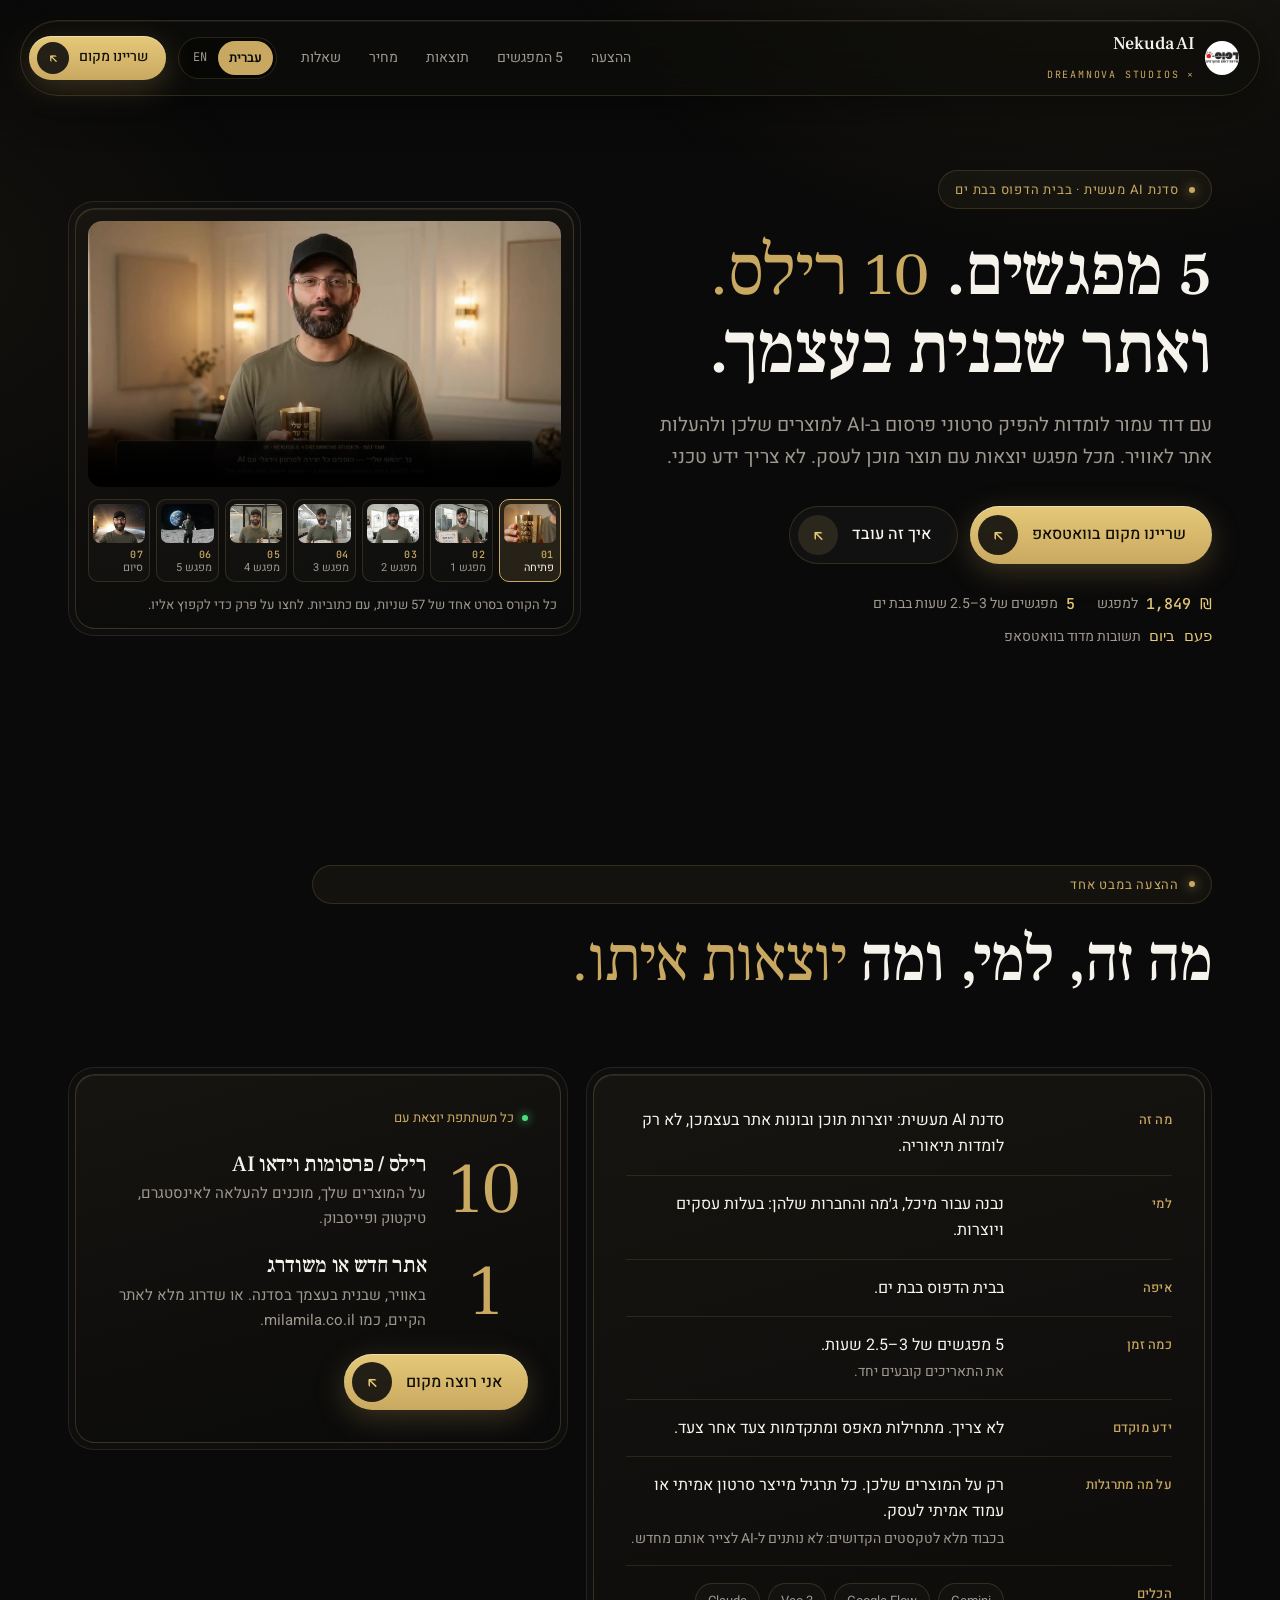
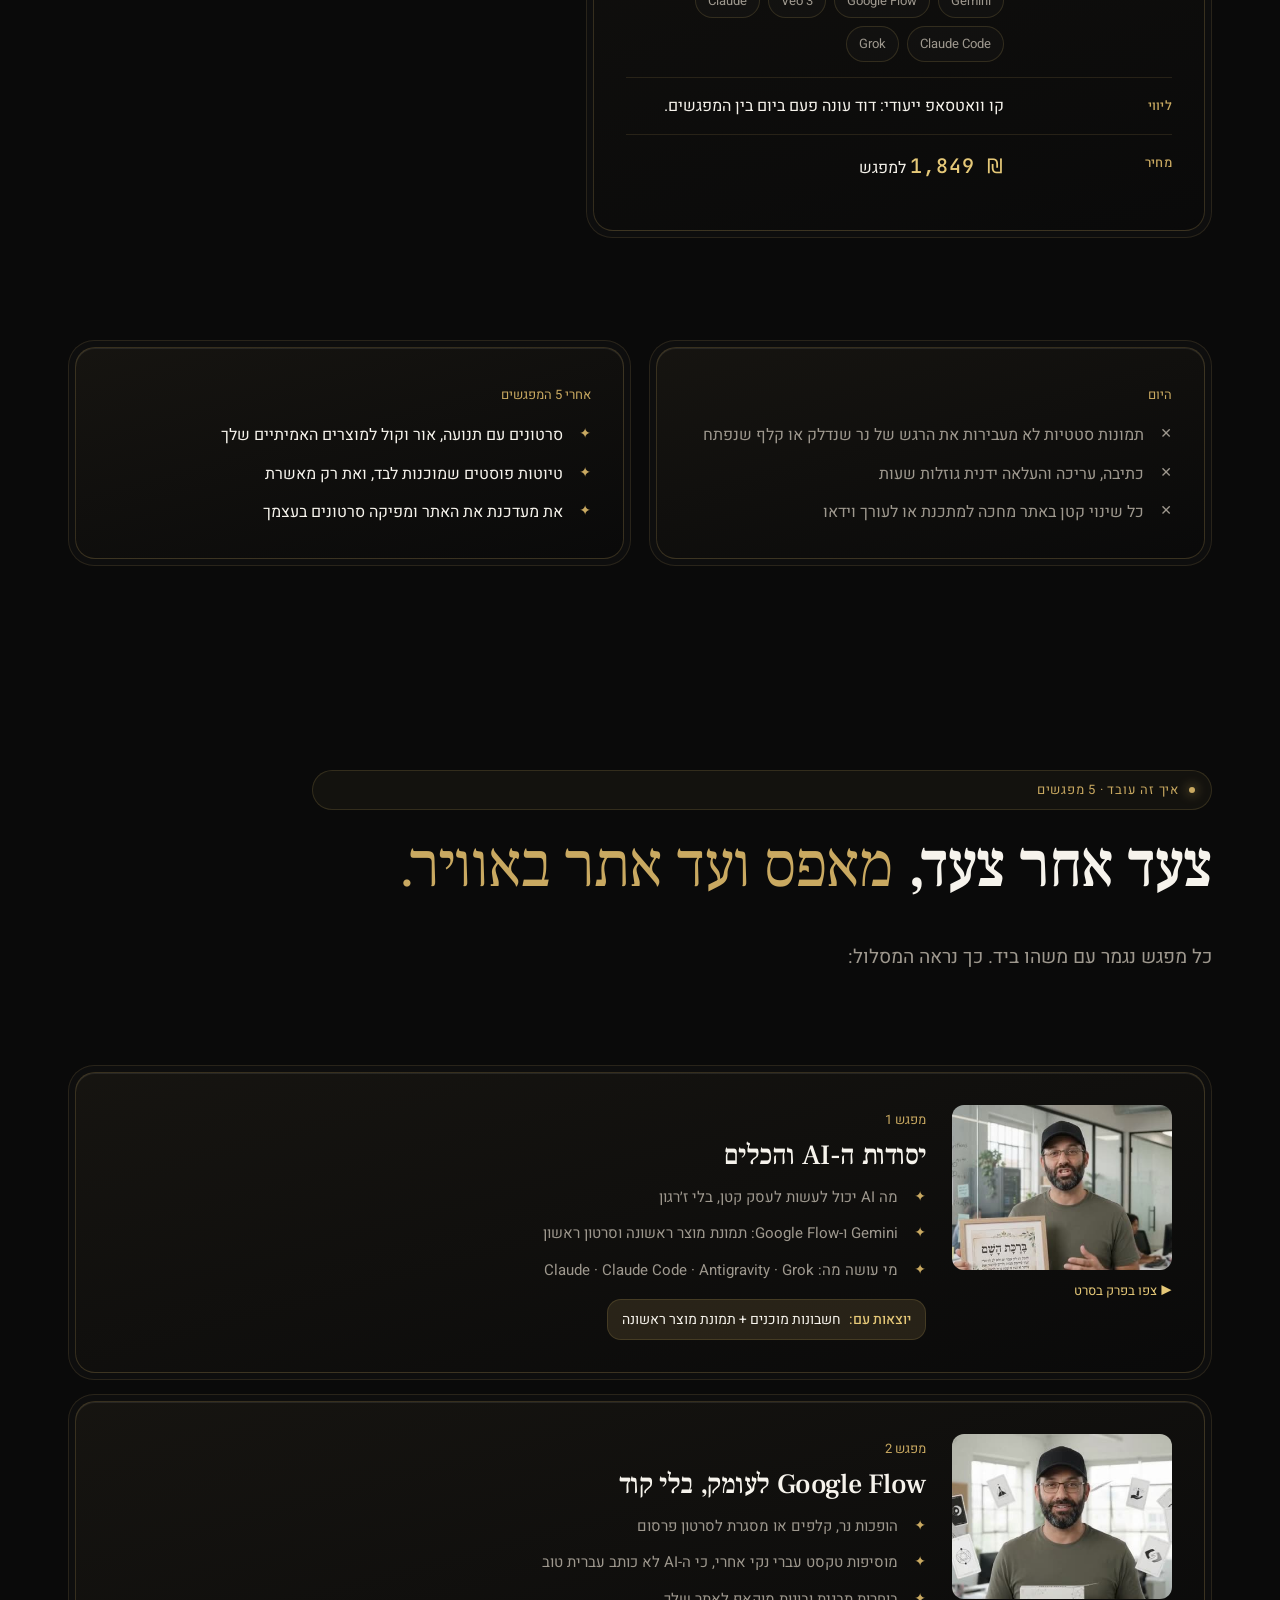
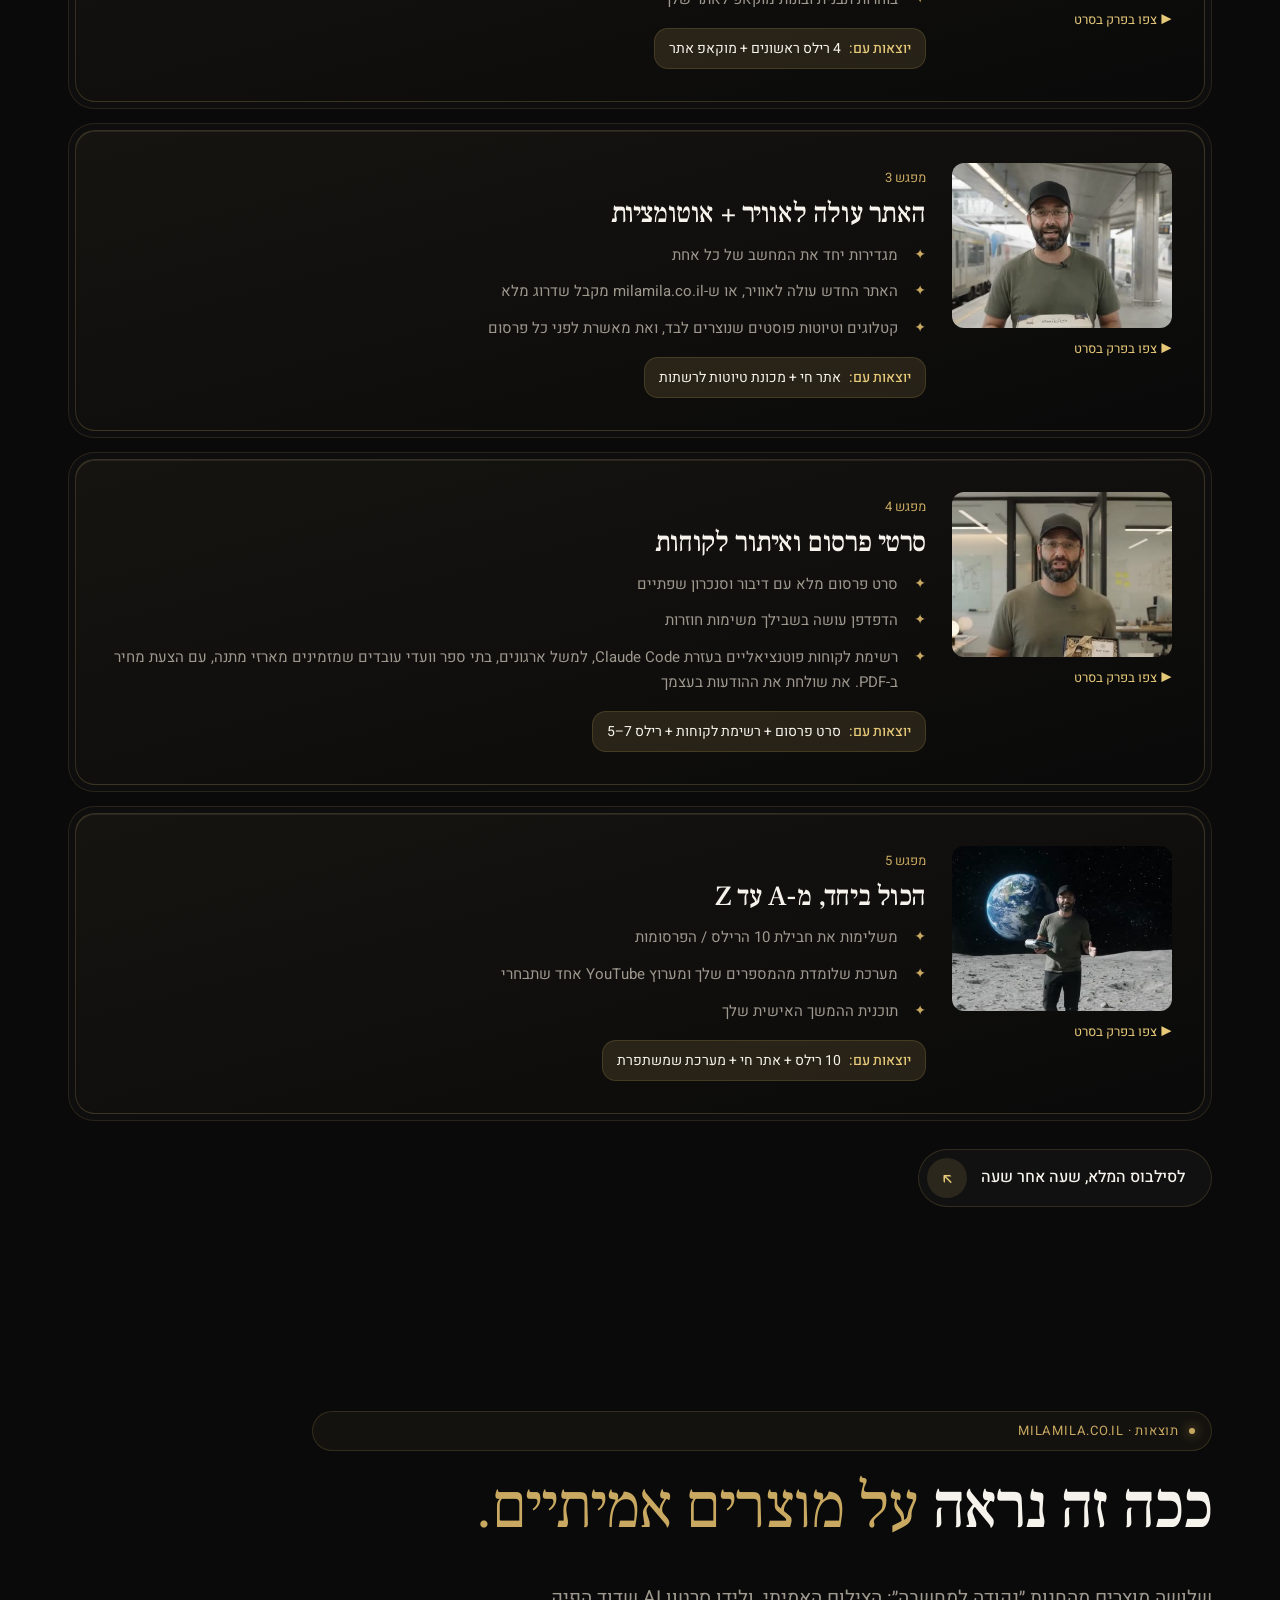
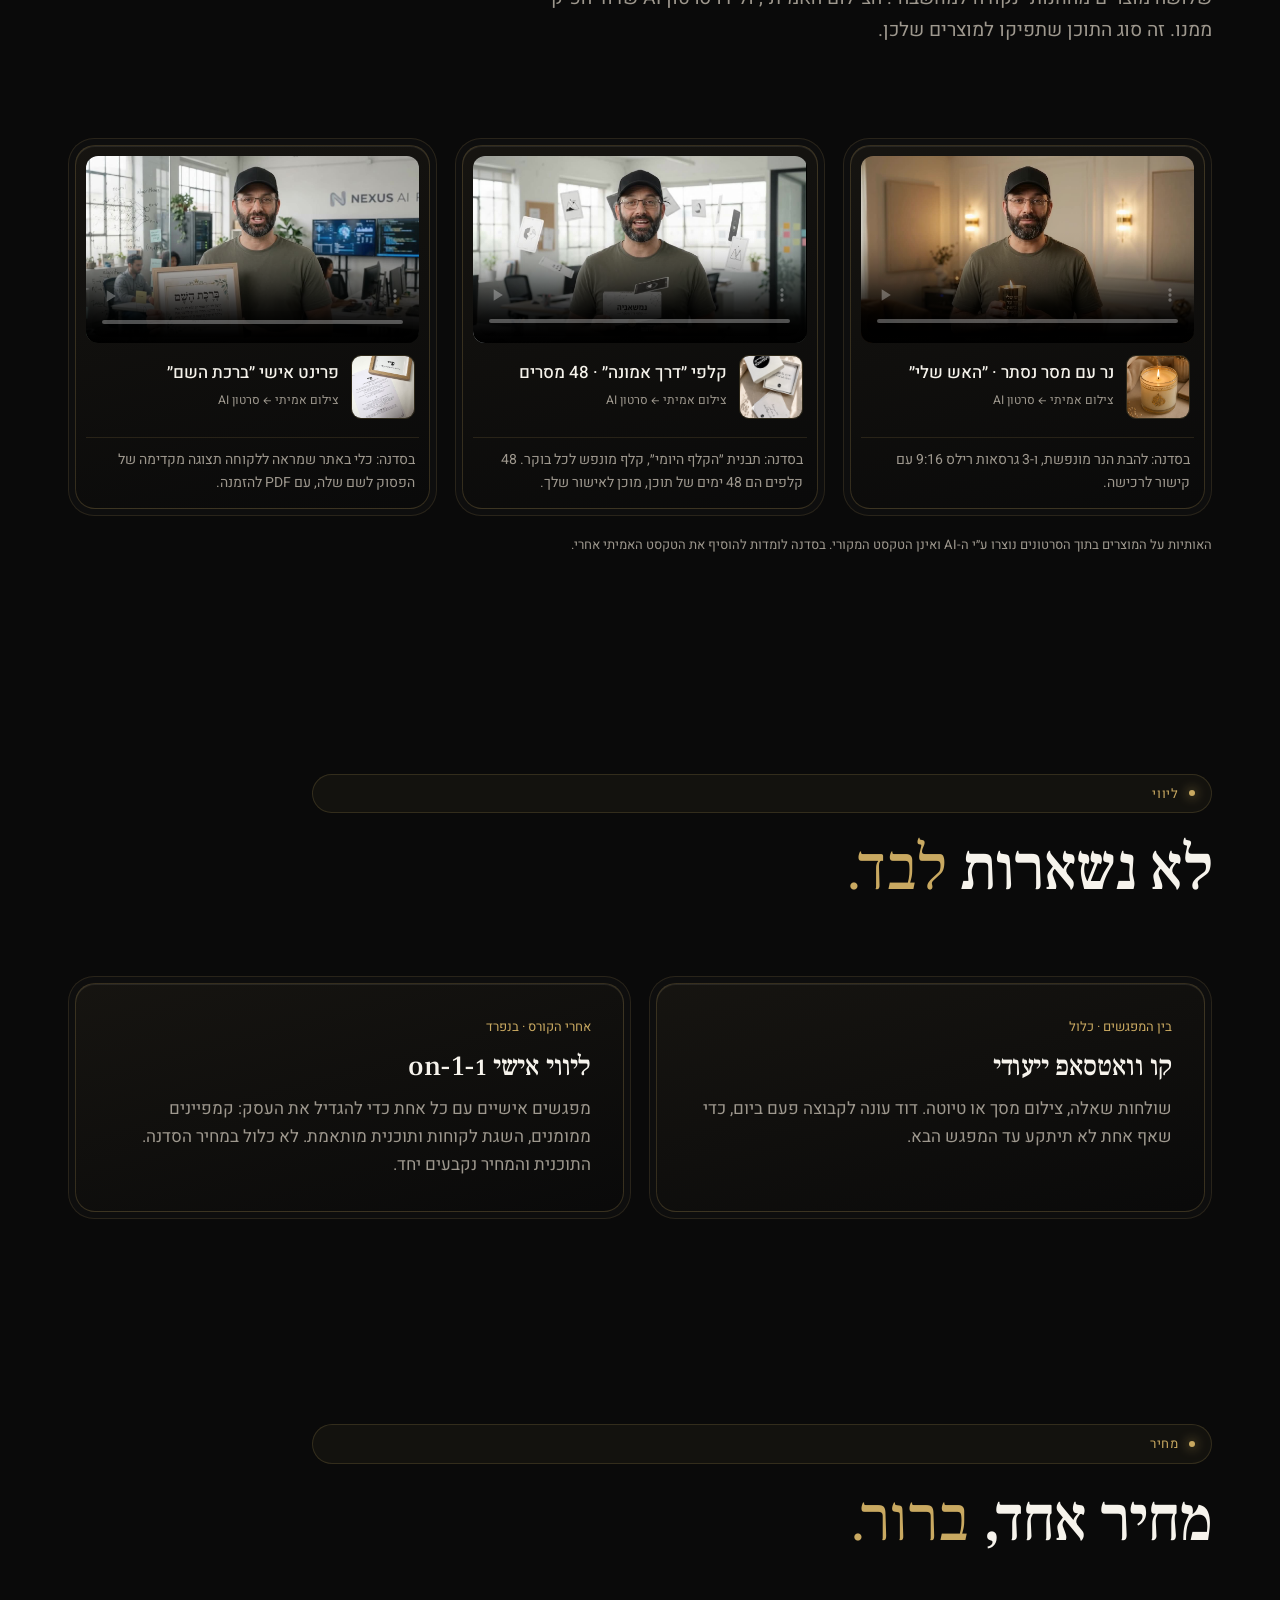
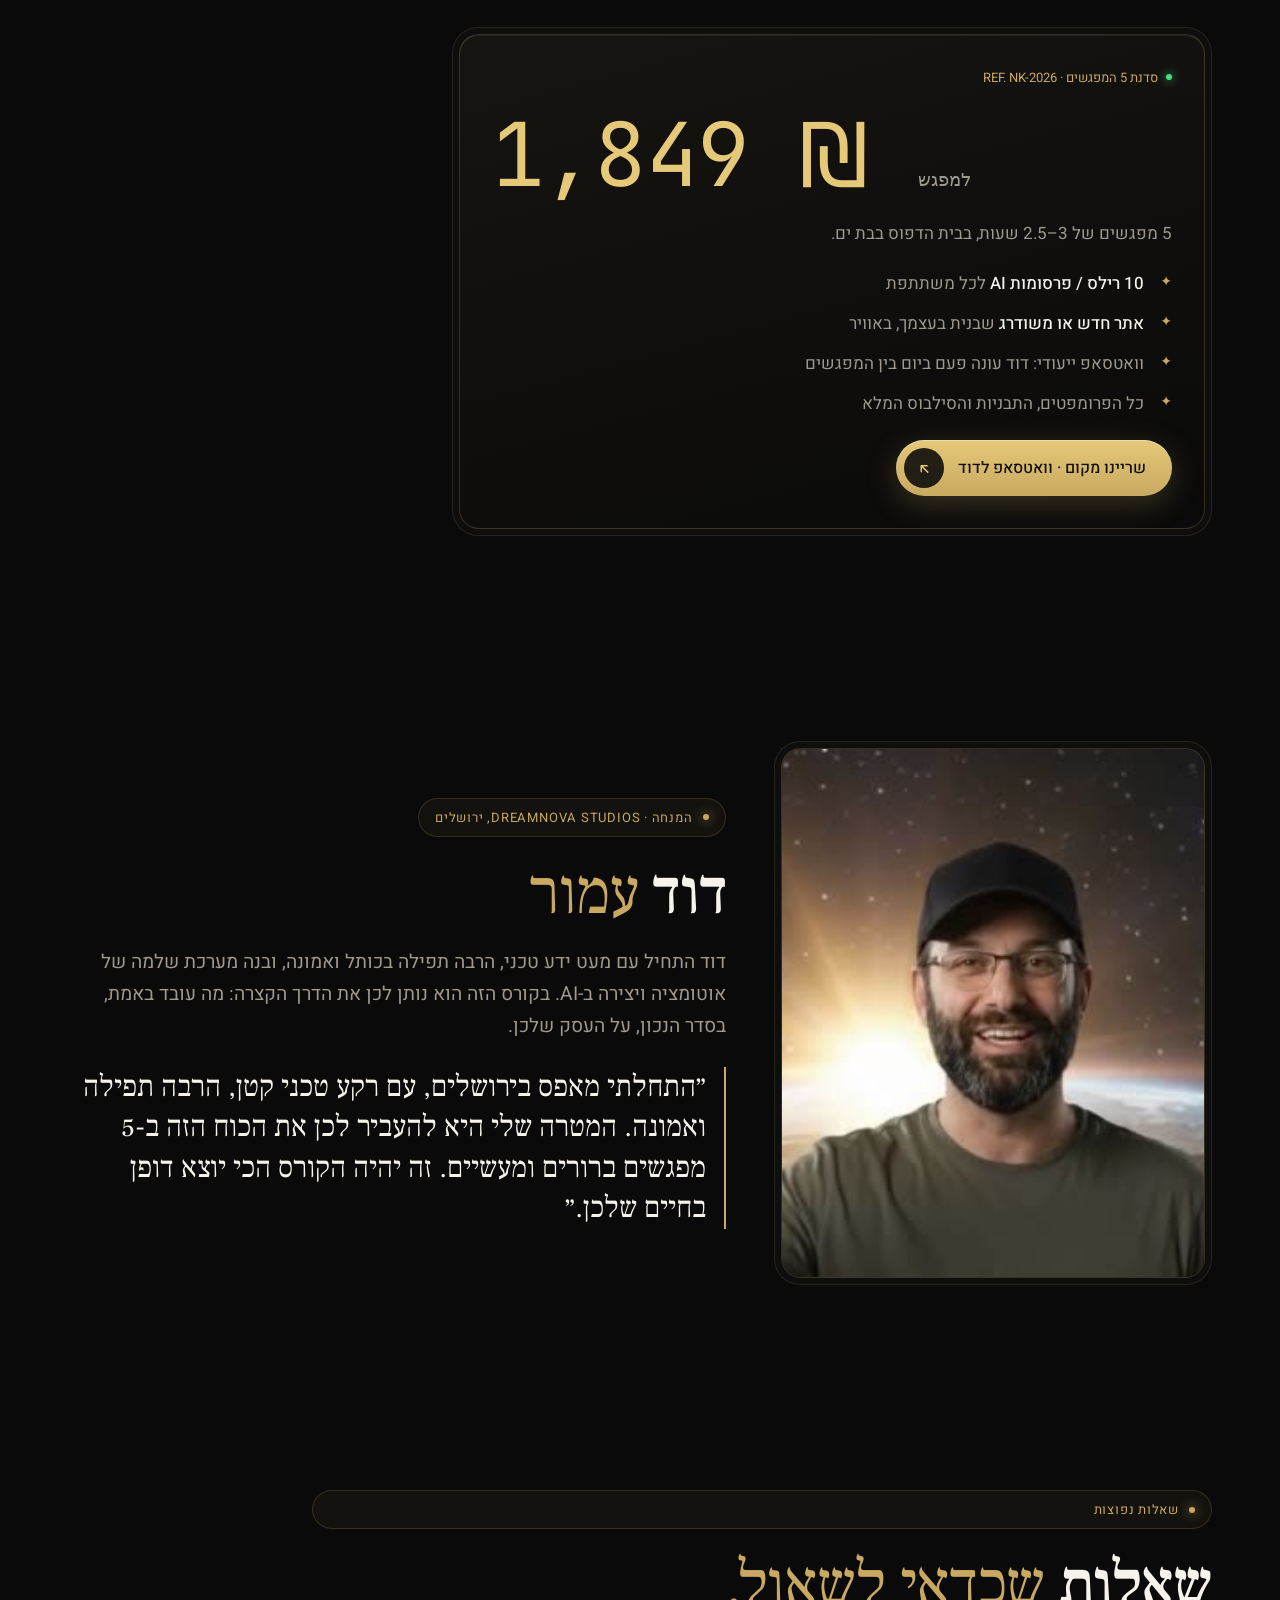
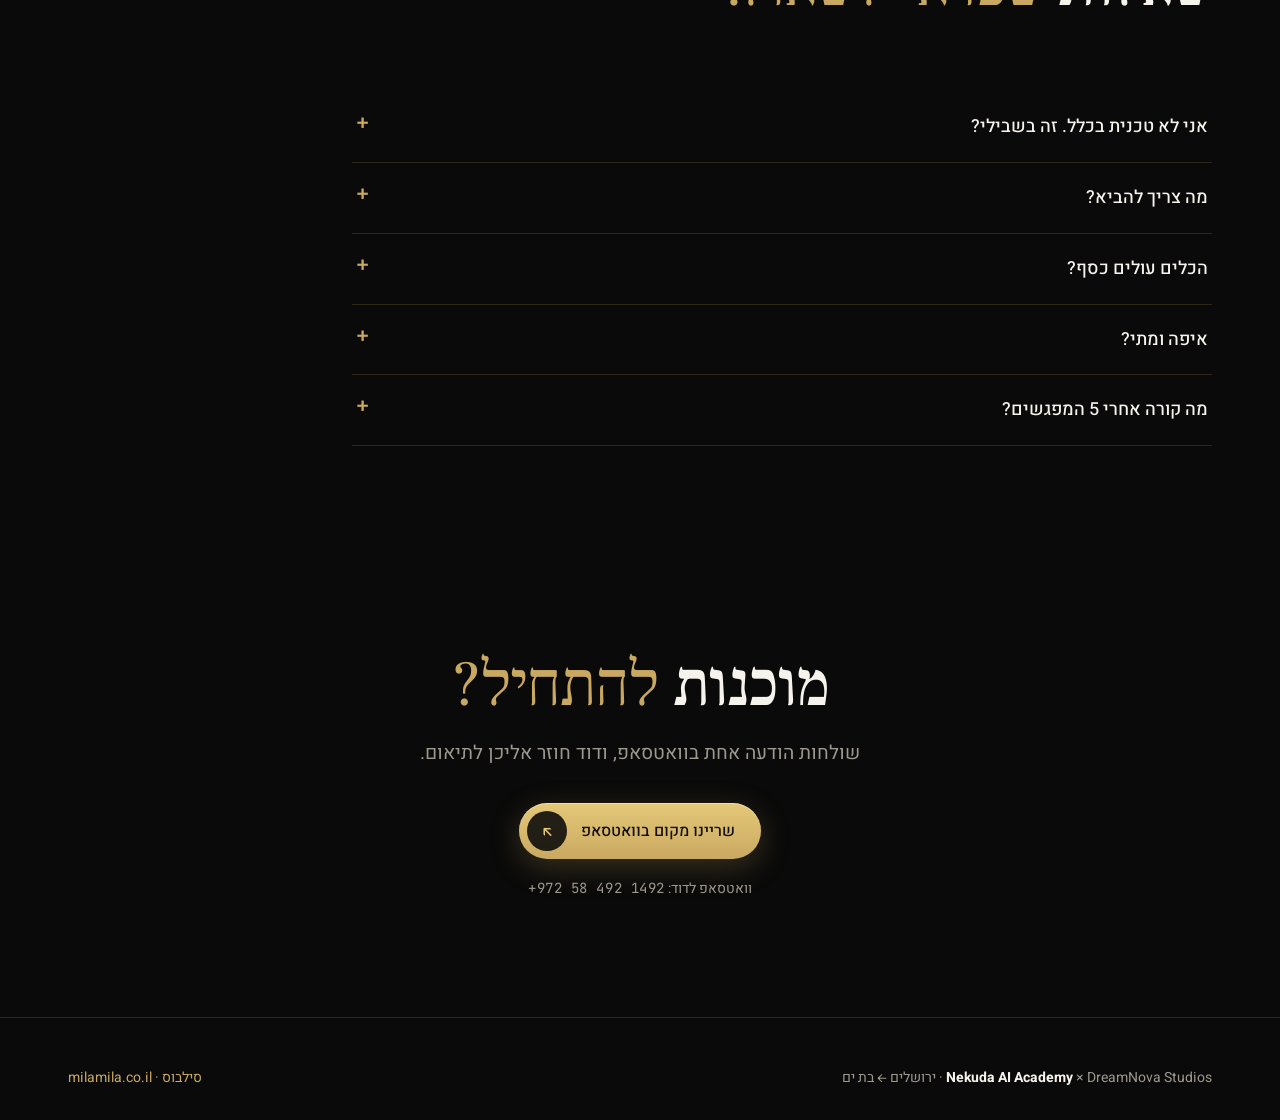
==== commit c3b2c35f: "feat: v2.1 conversion copy from the Gemini/Antigravity discussion - Before/after block, per-product " ====
--- a/index.html
+++ b/index.html
@@ -113,6 +113,8 @@
             <dd><span data-he>5 מפגשים של <bdi>2.5–3</bdi> שעות.</span><span data-en>5 sessions of 2.5–3 hours.</span><small><span data-he>את התאריכים קובעים יחד.</span><span data-en>Dates are set together.</span></small></dd></div>
           <div><dt><span data-he>ידע מוקדם</span><span data-en>Prior knowledge</span></dt>
             <dd><span data-he>לא צריך. מתחילות מאפס ומתקדמות צעד אחר צעד.</span><span data-en>None. You start from zero and go step by step.</span></dd></div>
+          <div><dt><span data-he>על מה מתרגלות</span><span data-en>What you practise on</span></dt>
+            <dd><span data-he>רק על המוצרים שלכן. כל תרגיל מייצר סרטון אמיתי או עמוד אמיתי לעסק.</span><span data-en>Only your own products. Every exercise produces a real video or a real page for your business.</span><small><span data-he>בכבוד מלא לטקסטים הקדושים: לא נותנים ל-AI לצייר אותם מחדש.</span><span data-en>With full respect for the sacred texts: we never let the AI redraw them.</span></small></dd></div>
           <div><dt><span data-he>הכלים</span><span data-en>Tools</span></dt>
             <dd><ul class="chips" style="margin-top:2px"><li>Gemini</li><li>Google Flow</li><li>Veo 3</li><li>Claude</li><li>Claude Code</li><li>Grok</li></ul></dd></div>
           <div><dt><span data-he>ליווי</span><span data-en>Support</span></dt>
@@ -126,6 +128,30 @@
         <div class="row"><div class="big-num">10</div><div><h3><span data-he>רילס / פרסומות וידאו AI</span><span data-en>AI Reels / video ads</span></h3><p><span data-he>על המוצרים שלך, מוכנים להעלאה לאינסטגרם, טיקטוק ופייסבוק.</span><span data-en>Of your own products, ready to post on Instagram, TikTok and Facebook.</span></p></div></div>
         <div class="row"><div class="big-num">1</div><div><h3><span data-he>אתר חדש או משודרג</span><span data-en>A new or upgraded website</span></h3><p><span data-he>באוויר, שבנית בעצמך בסדנה. או שדרוג מלא לאתר הקיים, כמו milamila.co.il.</span><span data-en>Live, built by you in the workshop. Or a full upgrade of your current site, like milamila.co.il.</span></p></div></div>
         <a class="btn" data-wa href="https://wa.me/972584921492" target="_blank" rel="noopener" style="align-self:flex-start;margin-top:auto"><span data-he>אני רוצה מקום</span><span data-en>I want a spot</span><span class="ico" aria-hidden="true">↗</span></a>
+      </div></div>
+    </div>
+  </div>
+</section>
+
+<!-- ============ BEFORE / AFTER ============ -->
+<section id="why" style="padding-top:0">
+  <div class="wrap">
+    <div class="ba">
+      <div class="bezel reveal"><div class="core">
+        <span class="tag"><span data-he>היום</span><span data-en>Today</span></span>
+        <ul class="ba-list before">
+          <li><span data-he>תמונות סטטיות לא מעבירות את הרגש של נר שנדלק או קלף שנפתח</span><span data-en>Static photos can't carry the feeling of a candle lighting up or a card being opened</span></li>
+          <li><span data-he>כתיבה, עריכה והעלאה ידנית גוזלות שעות</span><span data-en>Writing, editing and posting by hand eat up hours</span></li>
+          <li><span data-he>כל שינוי קטן באתר מחכה למתכנת או לעורך וידאו</span><span data-en>Every small change to the site waits for a developer or a video editor</span></li>
+        </ul>
+      </div></div>
+      <div class="bezel reveal"><div class="core">
+        <span class="tag"><span data-he>אחרי 5 המפגשים</span><span data-en>After the 5 sessions</span></span>
+        <ul class="ba-list after">
+          <li><span data-he>סרטונים עם תנועה, אור וקול למוצרים האמיתיים שלך</span><span data-en>Videos with motion, light and sound for your real products</span></li>
+          <li><span data-he>טיוטות פוסטים שמוכנות לבד, ואת רק מאשרת</span><span data-en>Post drafts that prepare themselves, and you just approve</span></li>
+          <li><span data-he>את מעדכנת את האתר ומפיקה סרטונים בעצמך</span><span data-en>You update your site and produce videos yourself</span></li>
+        </ul>
       </div></div>
     </div>
   </div>
@@ -187,7 +213,7 @@
           <ul class="ticks">
             <li><span data-he>סרט פרסום מלא עם דיבור וסנכרון שפתיים</span><span data-en>A complete ad film with voice and lip-sync</span></li>
             <li><span data-he>הדפדפן עושה בשבילך משימות חוזרות</span><span data-en>The browser does repetitive tasks for you</span></li>
-            <li><span data-he>רשימת לקוחות פוטנציאליים בעזרת Claude Code, ואת שולחת את ההודעות בעצמך</span><span data-en>A list of potential clients built with Claude Code, and you send the messages yourself</span></li>
+            <li><span data-he>רשימת לקוחות פוטנציאליים בעזרת Claude Code, למשל ארגונים, בתי ספר וועדי עובדים שמזמינים מארזי מתנה, עם הצעת מחיר ב-PDF. את שולחת את ההודעות בעצמך</span><span data-en>A list of potential clients built with Claude Code, for example companies, schools and staff committees that order gift boxes, with a PDF quote. You send the messages yourself</span></li>
           </ul>
           <span class="out"><b><span data-he>יוצאות עם:</span><span data-en>You leave with:</span></b><span data-he>סרט פרסום + רשימת לקוחות + רילס <bdi>5–7</bdi></span><span data-en>an ad film + a client list + Reels 5–7</span></span>
         </div>
@@ -224,14 +250,17 @@
       <article class="bezel proof-card reveal"><div class="core">
         <video controls playsinline preload="metadata" poster="video/annex_01.jpg" src="video/annex_01.mp4"></video>
         <div class="meta"><img src="assets/img/prod_07.jpg" alt="" /><div><b><span data-he>נר עם מסר נסתר · ״האש שלי״</span><span data-en>Hidden-message candle · “HaEsh Sheli”</span></b><small><span data-he>צילום אמיתי ← סרטון AI</span><span data-en>Real photo → AI video</span></small></div></div>
+        <p class="use"><span data-he>בסדנה: להבת הנר מונפשת, ו-3 גרסאות רילס 9:16 עם קישור לרכישה.</span><span data-en>In the workshop: the candle flame comes alive, plus 3 vertical 9:16 Reel versions with a link to buy.</span></p>
       </div></article>
       <article class="bezel proof-card reveal"><div class="core">
         <video controls playsinline preload="metadata" poster="video/annex_02.jpg" src="video/annex_02.mp4"></video>
         <div class="meta"><img src="assets/img/prod_04.jpg" alt="" /><div><b><span data-he>קלפי ״דרך אמונה״ · 48 מסרים</span><span data-en>“Derekh Emunah” cards · 48 messages</span></b><small><span data-he>צילום אמיתי ← סרטון AI</span><span data-en>Real photo → AI video</span></small></div></div>
+        <p class="use"><span data-he>בסדנה: תבנית ״הקלף היומי״, קלף מונפש לכל בוקר. 48 קלפים הם 48 ימים של תוכן, מוכן לאישור שלך.</span><span data-en>In the workshop: a “card of the day” template, one animated card each morning. 48 cards are 48 days of content, ready for your approval.</span></p>
       </div></article>
       <article class="bezel proof-card reveal"><div class="core">
         <video controls playsinline preload="metadata" poster="video/annex_03.jpg" src="video/annex_03.mp4"></video>
         <div class="meta"><img src="assets/img/prod_05.jpg" alt="" /><div><b><span data-he>פרינט אישי ״ברכת השם״</span><span data-en>Personal “Birkat Hashem” print</span></b><small><span data-he>צילום אמיתי ← סרטון AI</span><span data-en>Real photo → AI video</span></small></div></div>
+        <p class="use"><span data-he>בסדנה: כלי באתר שמראה ללקוחה תצוגה מקדימה של הפסוק לשם שלה, עם PDF להזמנה.</span><span data-en>In the workshop: a tool on the site that shows the customer a preview of the verse for her name, with a PDF to order.</span></p>
       </div></article>
     </div>
     <p class="note reveal"><span data-he>האותיות על המוצרים בתוך הסרטונים נוצרו ע״י ה-AI ואינן הטקסט המקורי. בסדנה לומדות להוסיף את הטקסט האמיתי אחרי.</span><span data-en>The lettering on the products inside the videos was drawn by the AI and is not the original text. In the workshop you learn to add the real text afterwards.</span></p>
@@ -290,7 +319,7 @@
       <span class="eyebrow"><span data-he>המנחה · DreamNova Studios, ירושלים</span><span data-en>Your instructor · DreamNova Studios, Jerusalem</span></span>
       <h2 style="margin-block:22px 18px"><span data-he>דוד <em>עמור</em></span><span data-en>David <em>Amor</em></span></h2>
       <p class="lead"><span data-he>דוד התחיל עם מעט ידע טכני, הרבה תפילה בכותל ואמונה, ובנה מערכת שלמה של אוטומציה ויצירה ב-AI. בקורס הזה הוא נותן לכן את הדרך הקצרה: מה עובד באמת, בסדר הנכון, על העסק שלכן.</span><span data-en>David started with little technical background, a lot of prayer at the Kotel and faith, and built a complete AI automation and creation system. In this course he gives you the short path: what really works, in the right order, on your own business.</span></p>
-      <p class="quote-block"><span data-he>״הקורס הכי יוצא דופן בחיים שלכן. מהפך שלם.״</span><span data-en>“The most extraordinary course of your life. A complete transformation.”</span></p>
+      <p class="quote-block"><span data-he>״התחלתי מאפס בירושלים, עם רקע טכני קטן, הרבה תפילה ואמונה. המטרה שלי היא להעביר לכן את הכוח הזה ב-5 מפגשים ברורים ומעשיים. זה יהיה הקורס הכי יוצא דופן בחיים שלכן.״</span><span data-en>“I started from zero in Jerusalem, with a small technical background, a lot of prayer and faith. My goal is to hand you that same power in 5 clear, practical sessions. It will be the most extraordinary course of your life.”</span></p>
     </div>
   </div>
 </section>
--- a/assets/nekuda.css
+++ b/assets/nekuda.css
@@ -360,3 +360,20 @@
 .support .core { display: flex; flex-direction: column; gap: 12px; }
 .support .core .tag { font-family: var(--f-mono); font-size: 11px; color: var(--gold); letter-spacing: .14em; }
 .quote-block { font-family: var(--f-display); font-size: clamp(22px, 2.4vw, 30px); line-height: 1.35; color: var(--text); margin: 24px 0 0; border-inline-start: 2px solid var(--gold); padding-inline-start: 18px; }
+
+/* before / after */
+.ba { display: grid; grid-template-columns: 1fr 1fr; gap: 18px; }
+.ba > * { min-width: 0; }
+.ba .tag { font-family: var(--f-mono); font-size: 11px; letter-spacing: .14em; color: var(--gold); }
+[dir="rtl"] .ba .tag { font-family: var(--f-body); font-size: 13px; letter-spacing: 0; }
+.ba-list { list-style: none; padding: 0; margin: 14px 0 0; display: grid; gap: 12px; }
+.ba-list li { position: relative; padding-inline-start: 28px; font-size: 16px; }
+.ba-list li::before { position: absolute; inset-inline-start: 0; top: 0; font-size: 14px; }
+.ba-list.before li { color: var(--text-muted); }
+.ba-list.before li::before { content: "✕"; color: var(--text-muted); }
+.ba-list.after li::before { content: "✦"; color: var(--gold); }
+@media (max-width: 760px) { .ba { grid-template-columns: 1fr; } }
+.proof-card .use { margin: 0; padding: 10px 4px 4px; border-top: 1px solid rgba(201,169,97,.14); font-size: 14px; color: var(--text-muted); }
+/* Hebrew has no letter-spaced mono labels: use the body face */
+[dir="rtl"] .support .tag, [dir="rtl"] .step .num, [dir="rtl"] .card-label { font-family: var(--f-body); letter-spacing: 0; font-size: 13px; }
+.offer { align-items: start; }
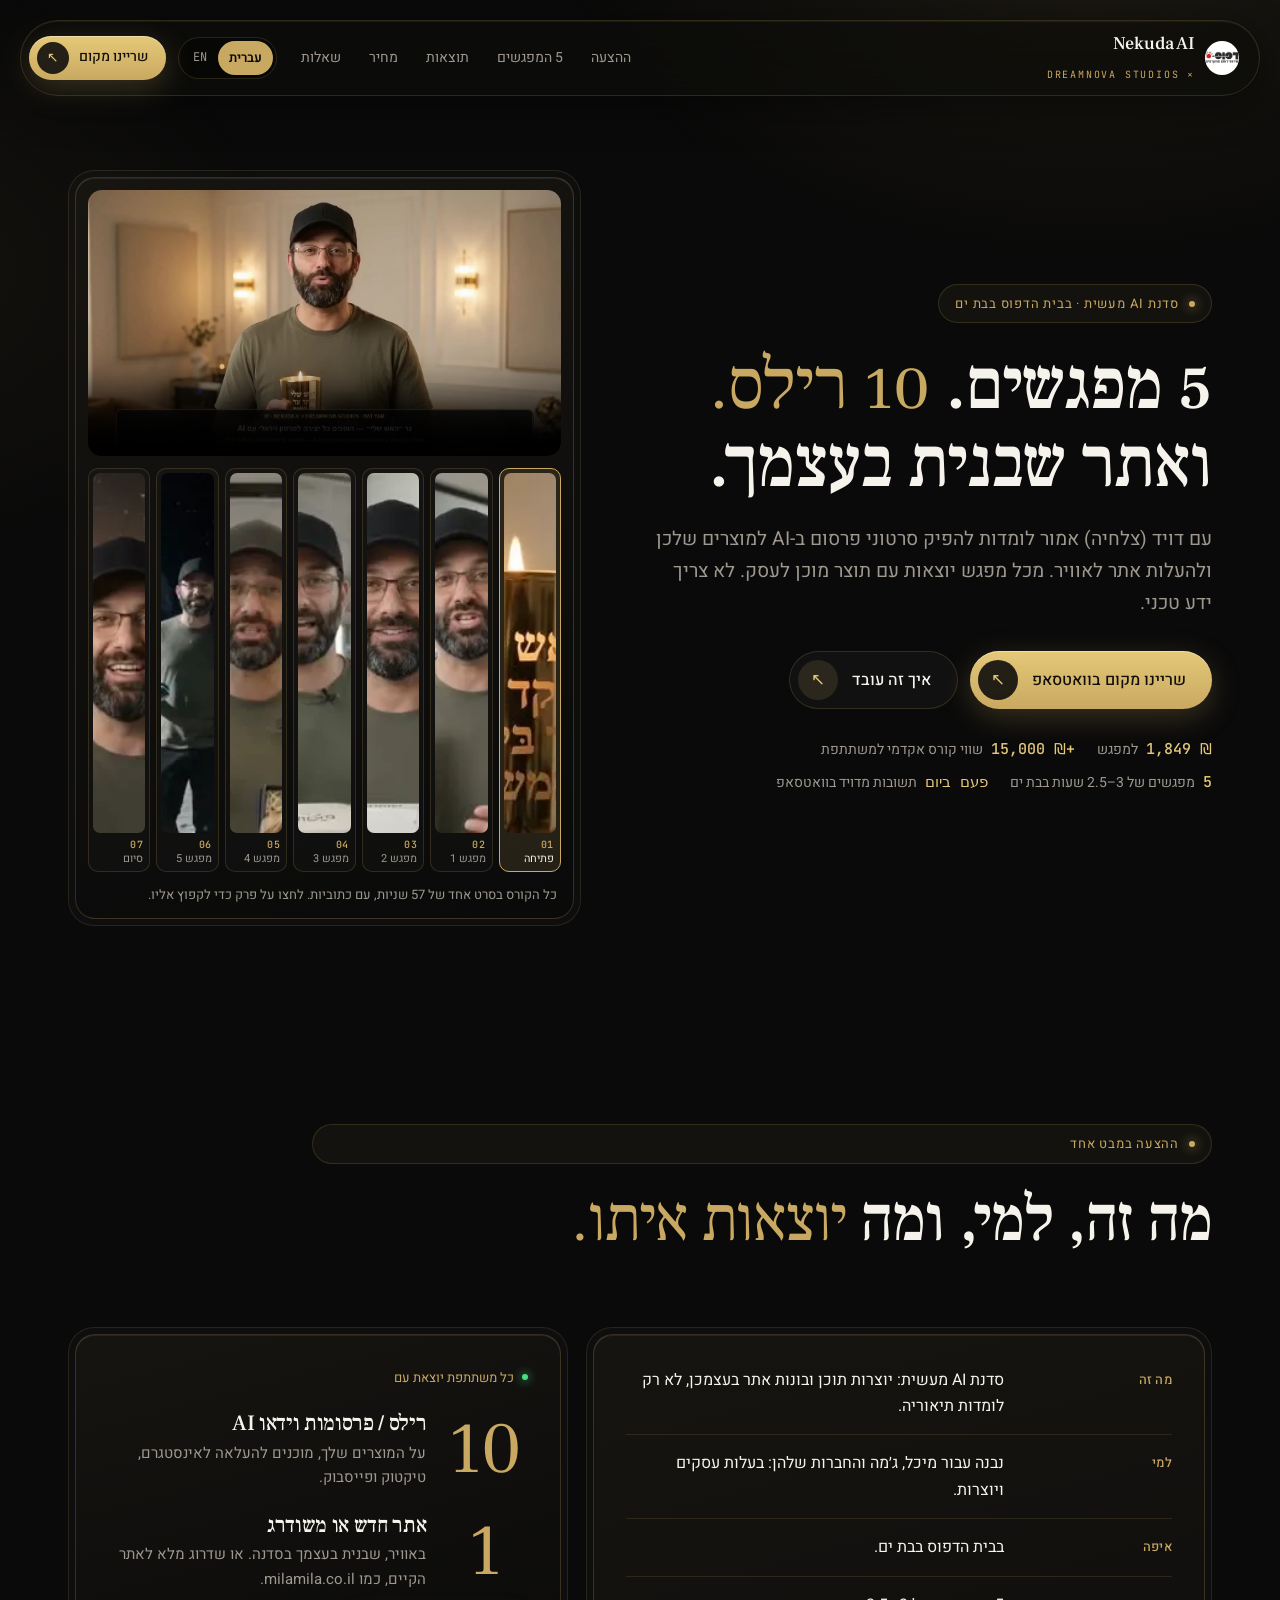
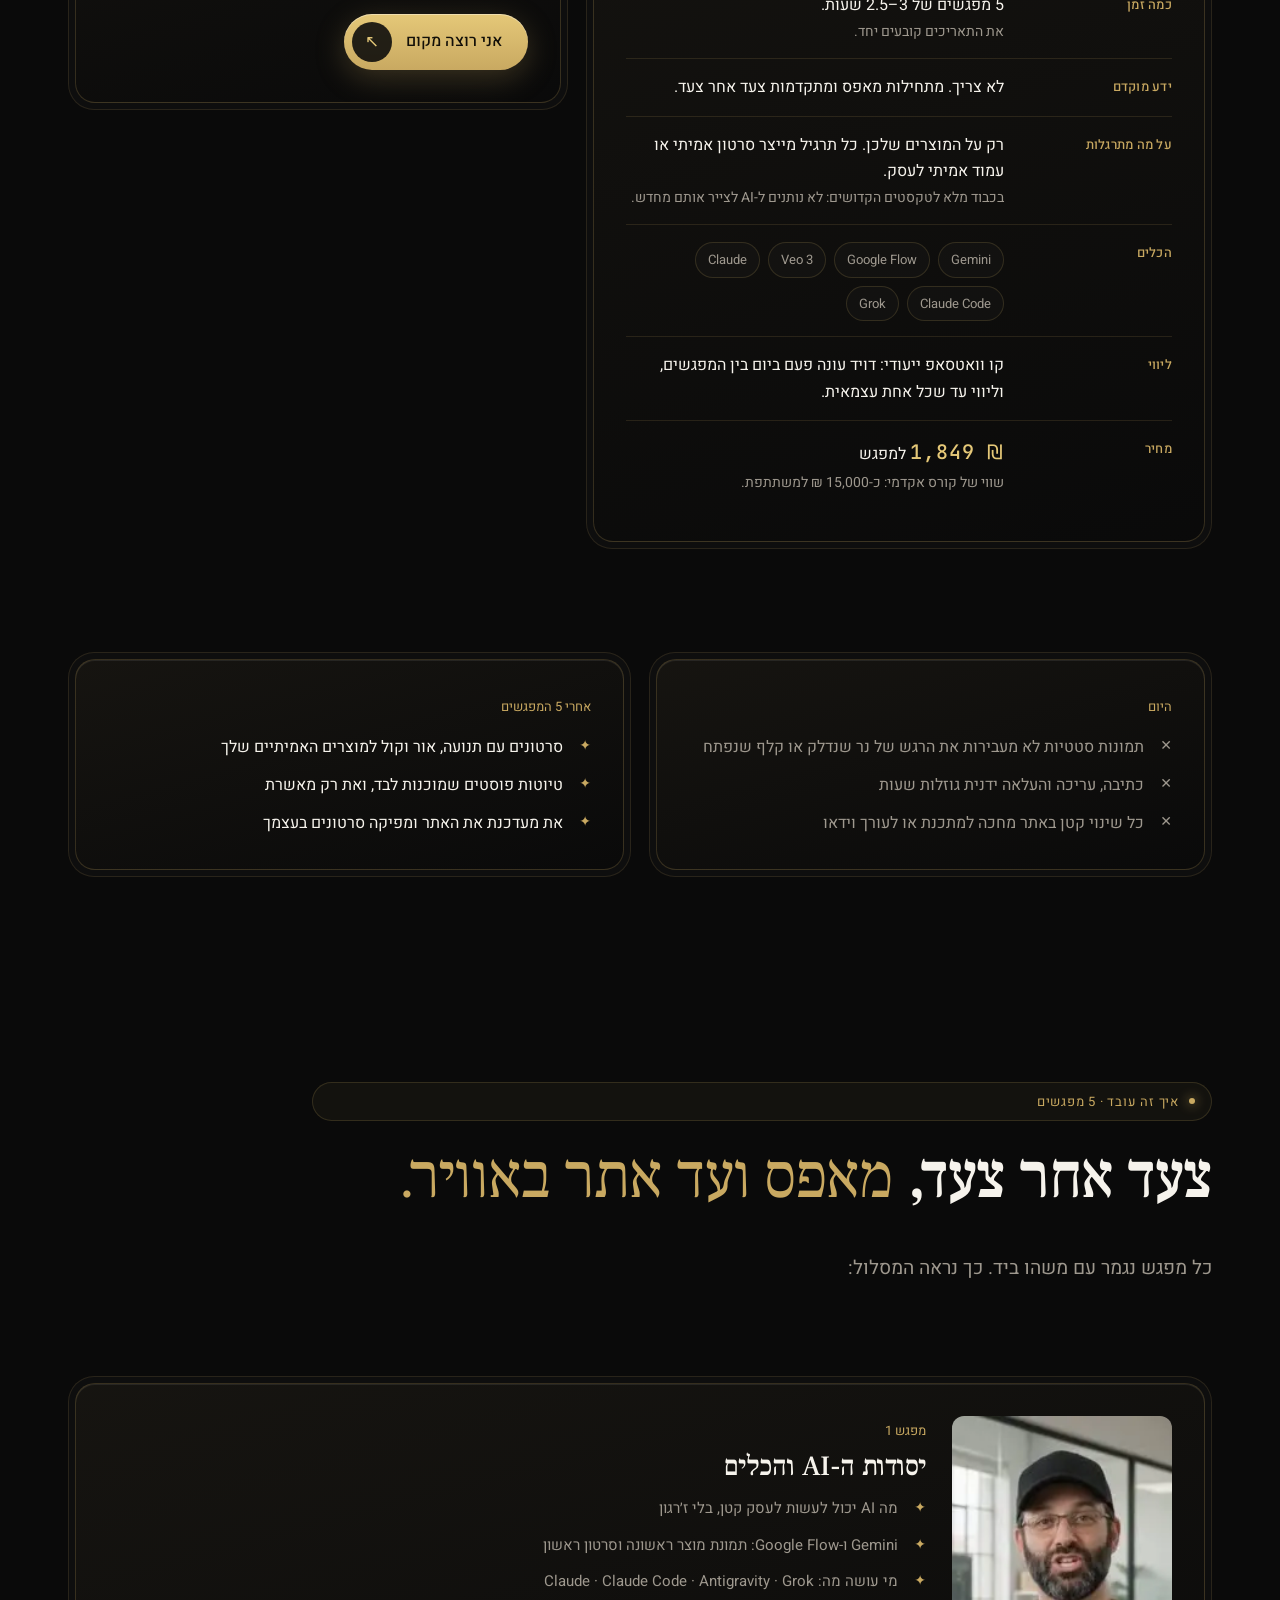
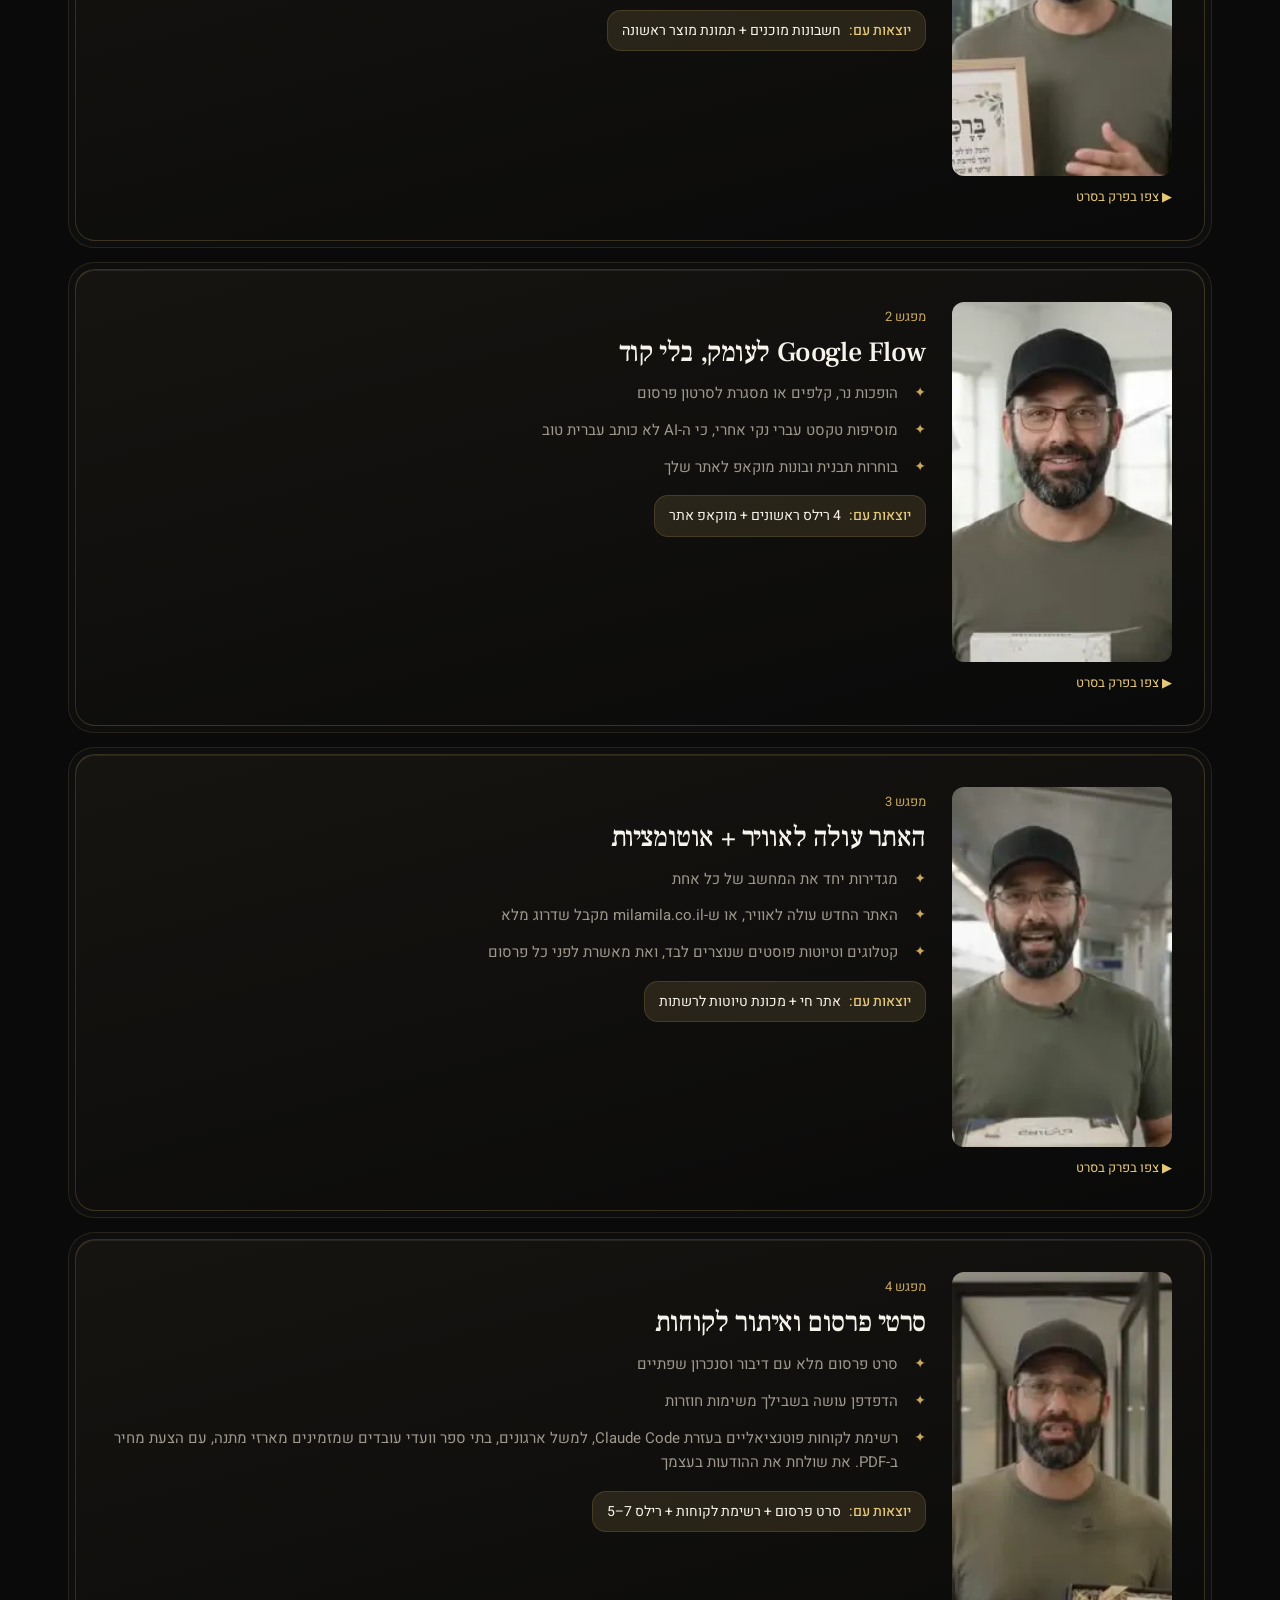
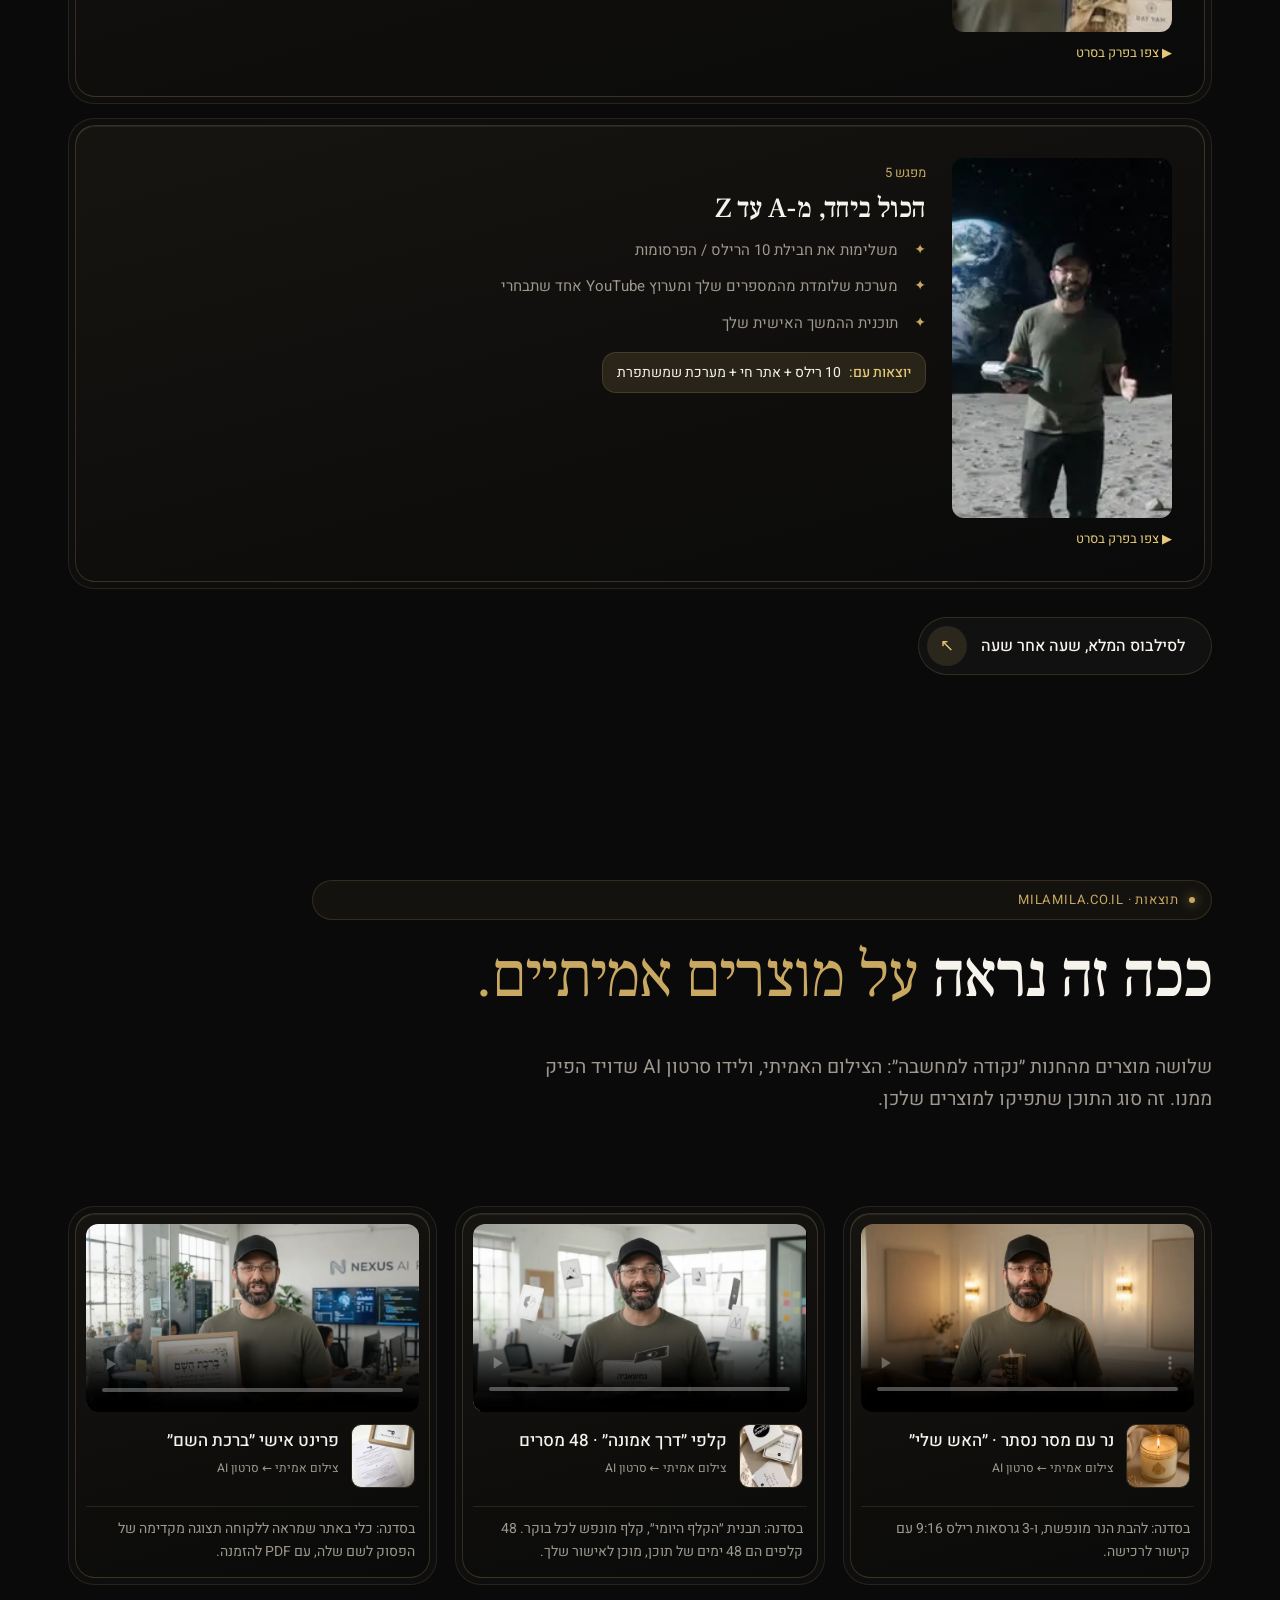
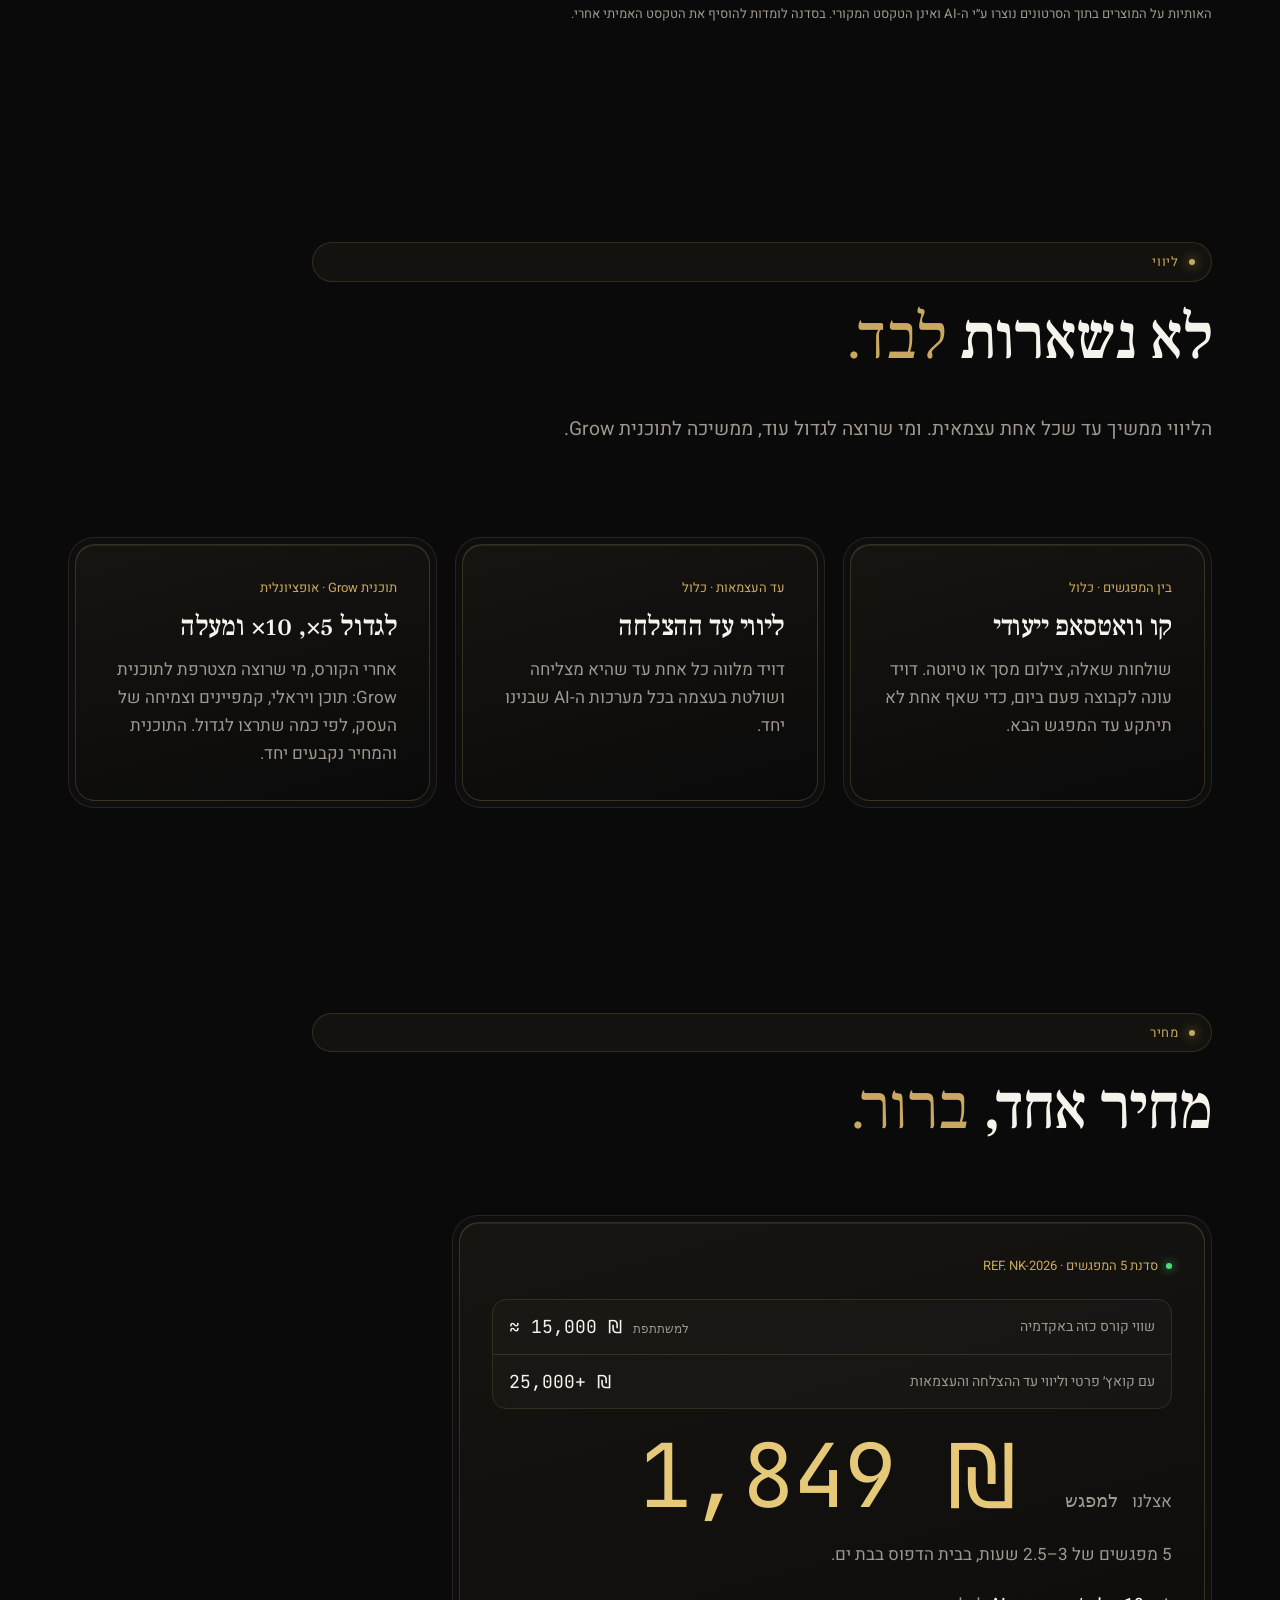
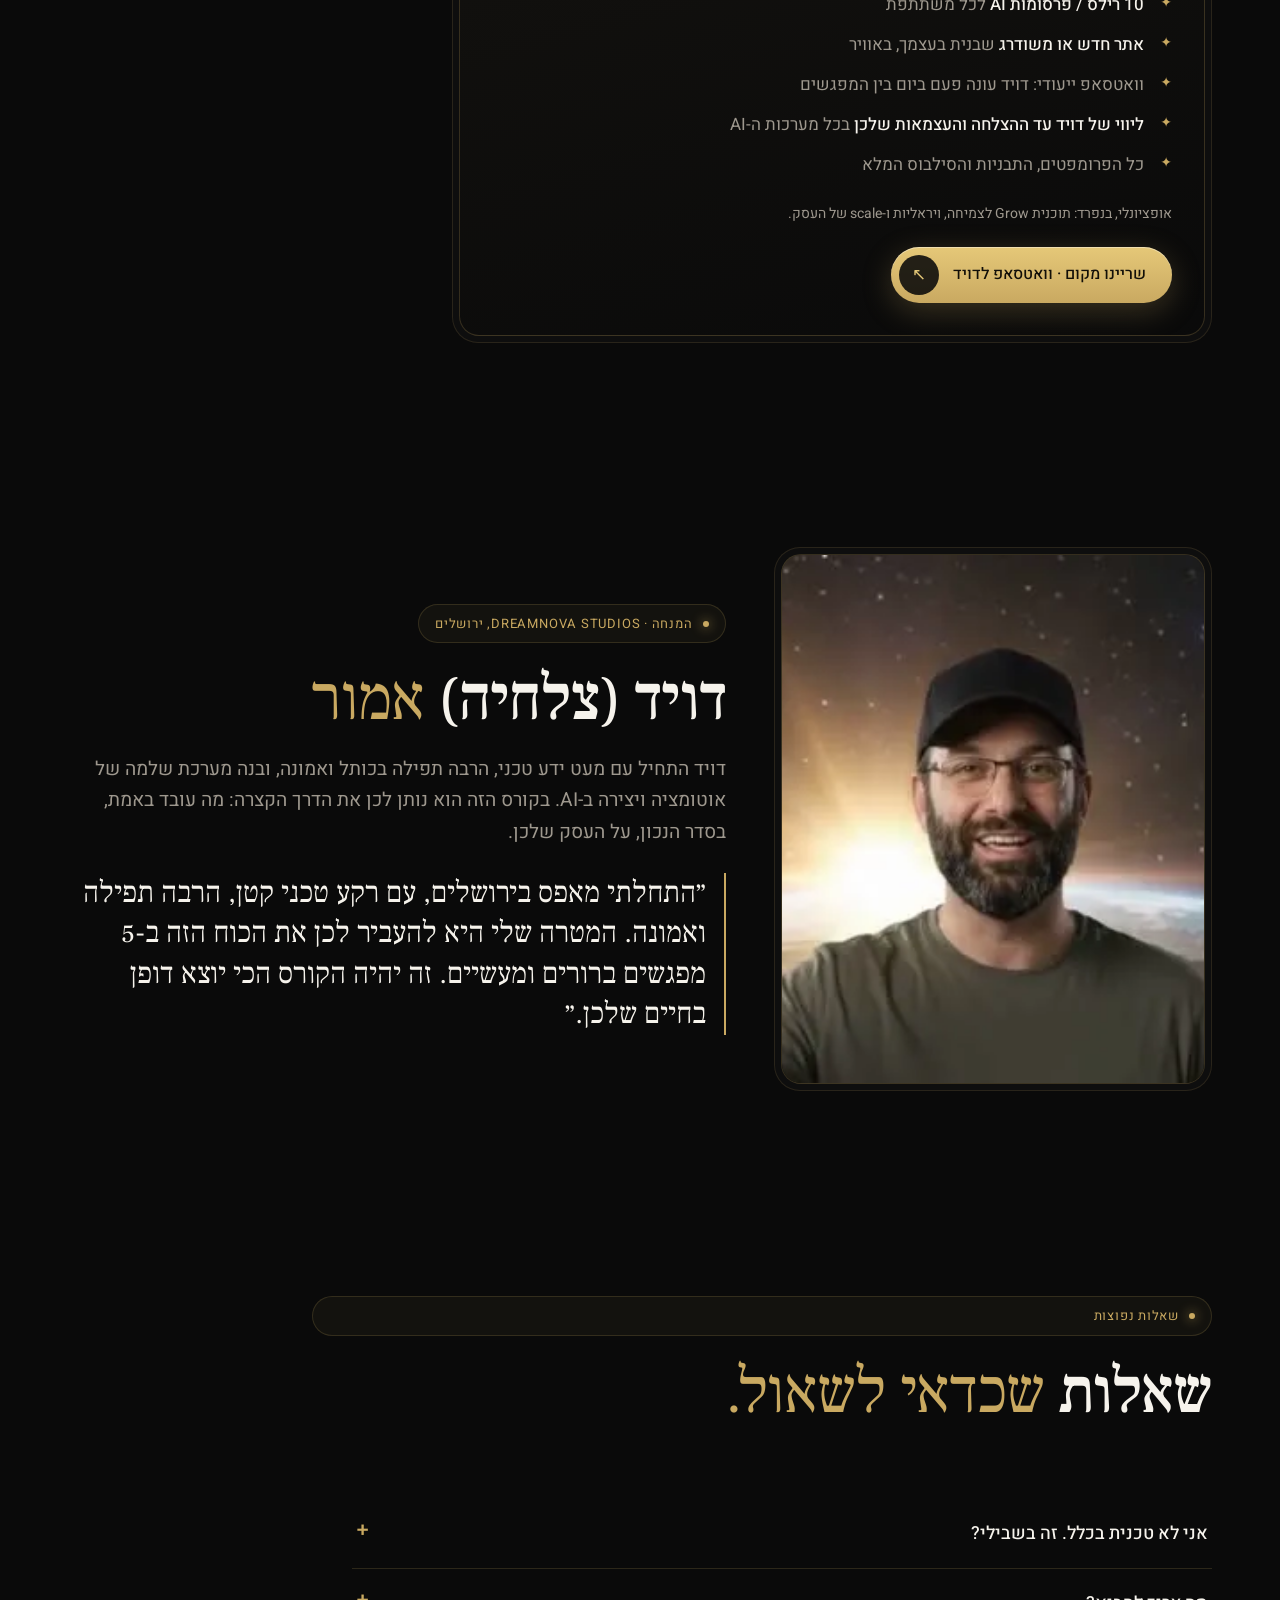
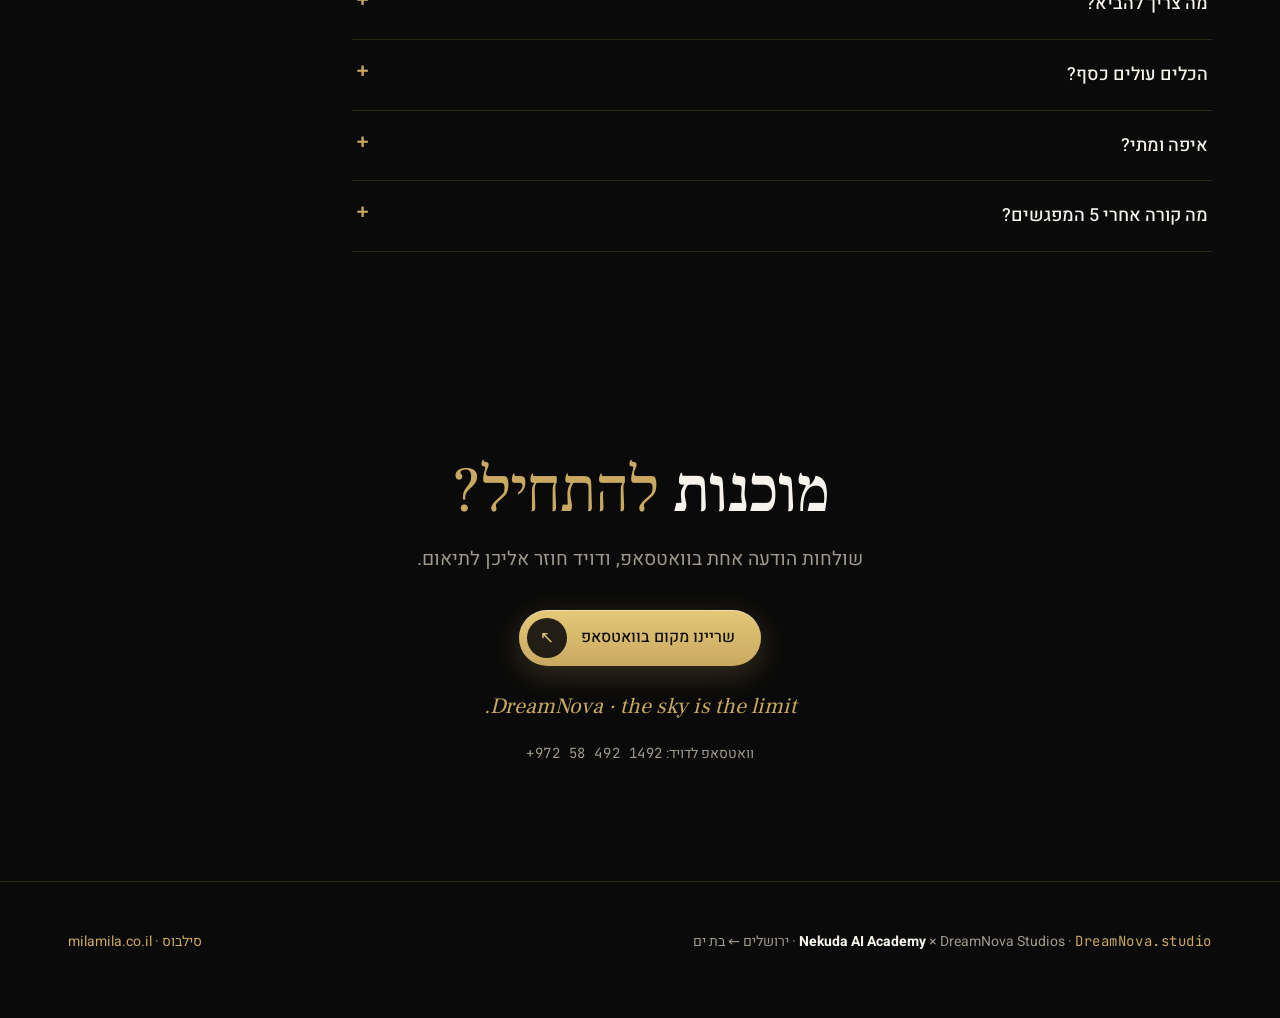
==== commit 7ce88839: "feat: v3 public release — name, value anchor, Grow plan, Lighthouse pass - David (Tselahya) Amor / ד" ====
--- a/index.html
+++ b/index.html
@@ -6,16 +6,19 @@
 <meta charset="utf-8" />
 <meta name="viewport" content="width=device-width, initial-scale=1, viewport-fit=cover" />
 <title>Nekuda AI Academy · 5 מפגשי AI בבית הדפוס בבת ים · DreamNova Studios</title>
-<meta name="description" content="סדנת AI מעשית בבת ים עם דוד עמור: 5 מפגשים, כל משתתפת יוצאת עם 10 רילס / פרסומות וידאו AI ואתר שבנתה בעצמה. 1,849 ₪ למפגש." />
+<meta name="description" content="סדנת AI מעשית בבת ים עם דויד (צלחיה) אמור: 5 מפגשים, כל משתתפת יוצאת עם 10 רילס / פרסומות וידאו AI ואתר שבנתה בעצמה. 1,849 ₪ למפגש." />
 <meta name="theme-color" content="#0a0a0a" />
 <meta property="og:title" content="Nekuda AI Academy × DreamNova Studios" />
 <meta property="og:description" content="5 מפגשים. 10 רילס. ואתר שבנית בעצמך — בבית הדפוס בבת ים." />
-<meta property="og:image" content="video/film.jpg" />
+<meta property="og:image" content="https://codenolimits.github.io/nekuda-academy/video/film.jpg" />
+<meta property="og:url" content="https://codenolimits.github.io/nekuda-academy/" />
+<meta name="twitter:card" content="summary_large_image" />
+<link rel="canonical" href="https://codenolimits.github.io/nekuda-academy/" />
 <meta property="og:type" content="website" />
 <link rel="icon" href="assets/img/nekuda_logo.png" />
 <link rel="preconnect" href="https://fonts.googleapis.com" />
 <link rel="preconnect" href="https://fonts.gstatic.com" crossorigin />
-<link href="https://fonts.googleapis.com/css2?family=Frank+Ruhl+Libre:wght@400;500;700&family=Heebo:wght@300;400;500;600&family=JetBrains+Mono:wght@400;500&family=Playfair+Display:ital,wght@0,400;0,500;1,400&family=Plus+Jakarta+Sans:wght@400;500;600&display=swap" rel="stylesheet" />
+<link href="https://fonts.googleapis.com/css2?family=Frank+Ruhl+Libre:wght@400;500&family=Heebo:wght@400;500;600&family=JetBrains+Mono:wght@400;500&family=Playfair+Display:ital,wght@0,400;0,500;1,400&display=swap" rel="stylesheet" />
 <link rel="stylesheet" href="assets/nekuda.css" />
 <script type="application/ld+json">
 {
@@ -24,7 +27,7 @@
   "name": "Nekuda AI Academy",
   "description": "Hands-on AI workshop in Bat Yam: 5 sessions of 2.5–3 hours. Every participant leaves with 10 AI Reels / video ads and a new or upgraded website she built herself.",
   "inLanguage": ["he", "en"],
-  "provider": { "@type": "Organization", "name": "DreamNova Studios", "founder": { "@type": "Person", "name": "David Amor" } },
+  "provider": { "@type": "Organization", "name": "DreamNova Studios", "founder": { "@type": "Person", "name": "David (Tselahya) Amor" } },
   "hasCourseInstance": { "@type": "CourseInstance", "courseMode": "onsite", "location": { "@type": "Place", "name": "Bat Yam, Israel" } },
   "offers": { "@type": "Offer", "price": "1849", "priceCurrency": "ILS", "description": "Per session" }
 }
@@ -49,7 +52,7 @@
     <button type="button" lang="he" data-set-lang="he" aria-pressed="true">עברית</button>
     <button type="button" lang="en" data-set-lang="en" aria-pressed="false">EN</button>
   </div>
-  <a class="btn sm" data-wa href="https://wa.me/972584921492" target="_blank" rel="noopener">
+  <a class="btn sm" data-wa href="https://wa.me/972584921492" target="_blank" rel="noopener" data-aria-he="שריינו מקום בוואטסאפ" data-aria-en="Book a spot on WhatsApp" aria-label="שריינו מקום בוואטסאפ">
     <span class="nav-cta-label"><span data-he>שריינו מקום</span><span data-en>Book a spot</span></span><span class="ico" aria-hidden="true">↗</span>
   </a>
 </nav>
@@ -65,8 +68,8 @@
         <span data-en>5 sessions. <em>10 Reels.</em> And a website you built yourself.</span>
       </h1>
       <p class="lead">
-        <span data-he>עם דוד עמור לומדות להפיק סרטוני פרסום ב-AI למוצרים שלכן ולהעלות אתר לאוויר. מכל מפגש יוצאות עם תוצר מוכן לעסק. לא צריך ידע טכני.</span>
-        <span data-en>With David Amor you learn to produce AI video ads for your own products and to put a website live. You leave every session with something ready for your business. No technical background needed.</span>
+        <span data-he>עם דויד (צלחיה) אמור לומדות להפיק סרטוני פרסום ב-AI למוצרים שלכן ולהעלות אתר לאוויר. מכל מפגש יוצאות עם תוצר מוכן לעסק. לא צריך ידע טכני.</span>
+        <span data-en>With David (Tselahya) Amor you learn to produce AI video ads for your own products and to put a website live. You leave every session with something ready for your business. No technical background needed.</span>
       </p>
       <div class="cta-row">
         <a class="btn" data-wa href="https://wa.me/972584921492" target="_blank" rel="noopener">
@@ -78,14 +81,15 @@
       </div>
       <ul class="facts">
         <li><b dir="ltr">1,849 ₪</b><span data-he>למפגש</span><span data-en>per session</span></li>
+        <li><b dir="ltr">15,000 ₪+</b><span data-he>שווי קורס אקדמי למשתתפת</span><span data-en>academy-course value per participant</span></li>
         <li><b>5</b><span data-he>מפגשים של <bdi>2.5–3</bdi> שעות בבת ים</span><span data-en>sessions of 2.5–3 hours in Bat Yam</span></li>
-        <li><b data-he>פעם ביום</b><b data-en>Daily</b><span data-he>תשובות מדוד בוואטסאפ</span><span data-en>WhatsApp answers from David</span></li>
+        <li><b data-he>פעם ביום</b><b data-en>Daily</b><span data-he>תשובות מדויד בוואטסאפ</span><span data-en>WhatsApp answers from David</span></li>
       </ul>
     </div>
 
     <div class="reveal film" id="film">
       <div class="bezel"><div class="core" style="padding:12px">
-        <video id="player" controls playsinline preload="metadata" poster="video/film.jpg" src="video/film.mp4"></video>
+        <video id="player" controls playsinline preload="metadata" poster="video/film.webp" src="video/film.mp4"></video>
         <div class="chips-row" id="chapters" aria-label="chapters"></div>
         <p class="hint"><span data-he>כל הקורס בסרט אחד של 57 שניות, עם כתוביות. לחצו על פרק כדי לקפוץ אליו.</span><span data-en>The whole course in one 57-second film, with subtitles. Tap a chapter to jump to it.</span></p>
       </div></div>
@@ -118,9 +122,9 @@
           <div><dt><span data-he>הכלים</span><span data-en>Tools</span></dt>
             <dd><ul class="chips" style="margin-top:2px"><li>Gemini</li><li>Google Flow</li><li>Veo 3</li><li>Claude</li><li>Claude Code</li><li>Grok</li></ul></dd></div>
           <div><dt><span data-he>ליווי</span><span data-en>Support</span></dt>
-            <dd><span data-he>קו וואטסאפ ייעודי: דוד עונה פעם ביום בין המפגשים.</span><span data-en>A dedicated WhatsApp line: David answers once a day between sessions.</span></dd></div>
+            <dd><span data-he>קו וואטסאפ ייעודי: דויד עונה פעם ביום בין המפגשים, וליווי עד שכל אחת עצמאית.</span><span data-en>A dedicated WhatsApp line: David answers once a day between sessions, and supports you until each of you is independent.</span></dd></div>
           <div><dt><span data-he>מחיר</span><span data-en>Price</span></dt>
-            <dd><b class="mono" dir="ltr" style="color:var(--gold-light);font-size:20px;font-weight:500">1,849 ₪</b> <span data-he>למפגש</span><span data-en>per session</span></dd></div>
+            <dd><b class="mono" dir="ltr" style="color:var(--gold-light);font-size:20px;font-weight:500">1,849 ₪</b> <span data-he>למפגש</span><span data-en>per session</span><small><span data-he>שווי של קורס אקדמי: כ-15,000 ₪ למשתתפת.</span><span data-en>Value of an academy course: about 15,000 ₪ per participant.</span></small></dd></div>
         </dl>
       </div></div>
       <div class="bezel reveal"><div class="core take">
@@ -167,7 +171,7 @@
     </div>
     <div class="steps">
       <article class="step bezel reveal"><div class="core">
-        <div class="thumb"><img src="video/ch_2.jpg" alt="" /><button type="button" class="watch" data-seek="8"><span data-he>▶ צפו בפרק בסרט</span><span data-en>▶ Watch this chapter</span></button></div>
+        <div class="thumb"><img src="video/ch_2.webp" alt="" loading="lazy" decoding="async" width="480" height="360" /><button type="button" class="watch" data-seek="8"><span data-he>▶ צפו בפרק בסרט</span><span data-en>▶ Watch this chapter</span></button></div>
         <div>
           <span class="num"><span data-he>מפגש 1</span><span data-en>SESSION 1</span></span>
           <h3><span data-he>יסודות ה-AI והכלים</span><span data-en>AI foundations and the tools</span></h3>
@@ -180,7 +184,7 @@
         </div>
       </div></article>
       <article class="step bezel reveal"><div class="core">
-        <div class="thumb"><img src="video/ch_3.jpg" alt="" /><button type="button" class="watch" data-seek="16"><span data-he>▶ צפו בפרק בסרט</span><span data-en>▶ Watch this chapter</span></button></div>
+        <div class="thumb"><img src="video/ch_3.webp" alt="" loading="lazy" decoding="async" width="480" height="360" /><button type="button" class="watch" data-seek="16"><span data-he>▶ צפו בפרק בסרט</span><span data-en>▶ Watch this chapter</span></button></div>
         <div>
           <span class="num"><span data-he>מפגש 2</span><span data-en>SESSION 2</span></span>
           <h3><span data-he>Google Flow לעומק, בלי קוד</span><span data-en>Google Flow in depth, no code</span></h3>
@@ -193,7 +197,7 @@
         </div>
       </div></article>
       <article class="step bezel reveal"><div class="core">
-        <div class="thumb"><img src="video/ch_4.jpg" alt="" /><button type="button" class="watch" data-seek="24"><span data-he>▶ צפו בפרק בסרט</span><span data-en>▶ Watch this chapter</span></button></div>
+        <div class="thumb"><img src="video/ch_4.webp" alt="" loading="lazy" decoding="async" width="480" height="360" /><button type="button" class="watch" data-seek="24"><span data-he>▶ צפו בפרק בסרט</span><span data-en>▶ Watch this chapter</span></button></div>
         <div>
           <span class="num"><span data-he>מפגש 3</span><span data-en>SESSION 3</span></span>
           <h3><span data-he>האתר עולה לאוויר + אוטומציות</span><span data-en>Your site goes live + automations</span></h3>
@@ -206,7 +210,7 @@
         </div>
       </div></article>
       <article class="step bezel reveal"><div class="core">
-        <div class="thumb"><img src="video/ch_5.jpg" alt="" /><button type="button" class="watch" data-seek="34"><span data-he>▶ צפו בפרק בסרט</span><span data-en>▶ Watch this chapter</span></button></div>
+        <div class="thumb"><img src="video/ch_5.webp" alt="" loading="lazy" decoding="async" width="480" height="360" /><button type="button" class="watch" data-seek="34"><span data-he>▶ צפו בפרק בסרט</span><span data-en>▶ Watch this chapter</span></button></div>
         <div>
           <span class="num"><span data-he>מפגש 4</span><span data-en>SESSION 4</span></span>
           <h3><span data-he>סרטי פרסום ואיתור לקוחות</span><span data-en>Ad films and finding clients</span></h3>
@@ -219,7 +223,7 @@
         </div>
       </div></article>
       <article class="step bezel reveal"><div class="core">
-        <div class="thumb"><img src="video/ch_6.jpg" alt="" /><button type="button" class="watch" data-seek="44"><span data-he>▶ צפו בפרק בסרט</span><span data-en>▶ Watch this chapter</span></button></div>
+        <div class="thumb"><img src="video/ch_6.webp" alt="" loading="lazy" decoding="async" width="480" height="360" /><button type="button" class="watch" data-seek="44"><span data-he>▶ צפו בפרק בסרט</span><span data-en>▶ Watch this chapter</span></button></div>
         <div>
           <span class="num"><span data-he>מפגש 5</span><span data-en>SESSION 5</span></span>
           <h3><span data-he>הכול ביחד, מ-A עד Z</span><span data-en>Everything together, A to Z</span></h3>
@@ -244,22 +248,22 @@
     <div class="sec-head reveal">
       <span class="eyebrow"><span data-he>תוצאות · milamila.co.il</span><span data-en>Results · milamila.co.il</span></span>
       <h2><span data-he>ככה זה נראה <em>על מוצרים אמיתיים.</em></span><span data-en>This is what it looks like <em>on real products.</em></span></h2>
-      <p class="lead"><span data-he>שלושה מוצרים מהחנות ״נקודה למחשבה״: הצילום האמיתי, ולידו סרטון AI שדוד הפיק ממנו. זה סוג התוכן שתפיקו למוצרים שלכן.</span><span data-en>Three products from the “Nekuda LeMachshava” shop: the real photo, and next to it an AI video David produced from it. This is the kind of content you'll make for your own products.</span></p>
+      <p class="lead"><span data-he>שלושה מוצרים מהחנות ״נקודה למחשבה״: הצילום האמיתי, ולידו סרטון AI שדויד הפיק ממנו. זה סוג התוכן שתפיקו למוצרים שלכן.</span><span data-en>Three products from the “Nekuda LeMachshava” shop: the real photo, and next to it an AI video David produced from it. This is the kind of content you'll make for your own products.</span></p>
     </div>
     <div class="grid-3">
       <article class="bezel proof-card reveal"><div class="core">
-        <video controls playsinline preload="metadata" poster="video/annex_01.jpg" src="video/annex_01.mp4"></video>
-        <div class="meta"><img src="assets/img/prod_07.jpg" alt="" /><div><b><span data-he>נר עם מסר נסתר · ״האש שלי״</span><span data-en>Hidden-message candle · “HaEsh Sheli”</span></b><small><span data-he>צילום אמיתי ← סרטון AI</span><span data-en>Real photo → AI video</span></small></div></div>
+        <video controls playsinline preload="metadata" poster="video/annex_01.webp" src="video/annex_01.mp4"></video>
+        <div class="meta"><img src="assets/img/thumb_07.webp" alt="" loading="lazy" decoding="async" width="64" height="64" /><div><b><span data-he>נר עם מסר נסתר · ״האש שלי״</span><span data-en>Hidden-message candle · “HaEsh Sheli”</span></b><small><span data-he>צילום אמיתי ← סרטון AI</span><span data-en>Real photo → AI video</span></small></div></div>
         <p class="use"><span data-he>בסדנה: להבת הנר מונפשת, ו-3 גרסאות רילס 9:16 עם קישור לרכישה.</span><span data-en>In the workshop: the candle flame comes alive, plus 3 vertical 9:16 Reel versions with a link to buy.</span></p>
       </div></article>
       <article class="bezel proof-card reveal"><div class="core">
-        <video controls playsinline preload="metadata" poster="video/annex_02.jpg" src="video/annex_02.mp4"></video>
-        <div class="meta"><img src="assets/img/prod_04.jpg" alt="" /><div><b><span data-he>קלפי ״דרך אמונה״ · 48 מסרים</span><span data-en>“Derekh Emunah” cards · 48 messages</span></b><small><span data-he>צילום אמיתי ← סרטון AI</span><span data-en>Real photo → AI video</span></small></div></div>
+        <video controls playsinline preload="metadata" poster="video/annex_02.webp" src="video/annex_02.mp4"></video>
+        <div class="meta"><img src="assets/img/thumb_04.webp" alt="" loading="lazy" decoding="async" width="64" height="64" /><div><b><span data-he>קלפי ״דרך אמונה״ · 48 מסרים</span><span data-en>“Derekh Emunah” cards · 48 messages</span></b><small><span data-he>צילום אמיתי ← סרטון AI</span><span data-en>Real photo → AI video</span></small></div></div>
         <p class="use"><span data-he>בסדנה: תבנית ״הקלף היומי״, קלף מונפש לכל בוקר. 48 קלפים הם 48 ימים של תוכן, מוכן לאישור שלך.</span><span data-en>In the workshop: a “card of the day” template, one animated card each morning. 48 cards are 48 days of content, ready for your approval.</span></p>
       </div></article>
       <article class="bezel proof-card reveal"><div class="core">
-        <video controls playsinline preload="metadata" poster="video/annex_03.jpg" src="video/annex_03.mp4"></video>
-        <div class="meta"><img src="assets/img/prod_05.jpg" alt="" /><div><b><span data-he>פרינט אישי ״ברכת השם״</span><span data-en>Personal “Birkat Hashem” print</span></b><small><span data-he>צילום אמיתי ← סרטון AI</span><span data-en>Real photo → AI video</span></small></div></div>
+        <video controls playsinline preload="metadata" poster="video/annex_03.webp" src="video/annex_03.mp4"></video>
+        <div class="meta"><img src="assets/img/thumb_05.webp" alt="" loading="lazy" decoding="async" width="64" height="64" /><div><b><span data-he>פרינט אישי ״ברכת השם״</span><span data-en>Personal “Birkat Hashem” print</span></b><small><span data-he>צילום אמיתי ← סרטון AI</span><span data-en>Real photo → AI video</span></small></div></div>
         <p class="use"><span data-he>בסדנה: כלי באתר שמראה ללקוחה תצוגה מקדימה של הפסוק לשם שלה, עם PDF להזמנה.</span><span data-en>In the workshop: a tool on the site that shows the customer a preview of the verse for her name, with a PDF to order.</span></p>
       </div></article>
     </div>
@@ -273,17 +277,23 @@
     <div class="sec-head reveal">
       <span class="eyebrow"><span data-he>ליווי</span><span data-en>Support</span></span>
       <h2><span data-he>לא נשארות <em>לבד.</em></span><span data-en>You're never <em>on your own.</em></span></h2>
-    </div>
-    <div class="grid-2">
+      <p class="lead"><span data-he>הליווי ממשיך עד שכל אחת עצמאית. ומי שרוצה לגדול עוד, ממשיכה לתוכנית Grow.</span><span data-en>Support continues until each of you is independent. And whoever wants to grow further moves on to the Grow plan.</span></p>
+    </div>
+    <div class="grid-3">
       <div class="bezel support reveal"><div class="core">
         <span class="tag"><span data-he>בין המפגשים · כלול</span><span data-en>Between sessions · included</span></span>
         <h3><span data-he>קו וואטסאפ ייעודי</span><span data-en>A dedicated WhatsApp line</span></h3>
-        <p class="muted" style="margin:0"><span data-he>שולחות שאלה, צילום מסך או טיוטה. דוד עונה לקבוצה פעם ביום, כדי שאף אחת לא תיתקע עד המפגש הבא.</span><span data-en>Send a question, a screenshot or a draft. David answers the group once a day, so nobody stays stuck until the next session.</span></p>
+        <p class="muted" style="margin:0"><span data-he>שולחות שאלה, צילום מסך או טיוטה. דויד עונה לקבוצה פעם ביום, כדי שאף אחת לא תיתקע עד המפגש הבא.</span><span data-en>Send a question, a screenshot or a draft. David answers the group once a day, so nobody stays stuck until the next session.</span></p>
       </div></div>
       <div class="bezel support reveal"><div class="core">
-        <span class="tag"><span data-he>אחרי הקורס · בנפרד</span><span data-en>After the course · separate</span></span>
-        <h3><span data-he>ליווי אישי 1-on-1</span><span data-en>Private 1-on-1 coaching</span></h3>
-        <p class="muted" style="margin:0"><span data-he>מפגשים אישיים עם כל אחת כדי להגדיל את העסק: קמפיינים ממומנים, השגת לקוחות ותוכנית מותאמת. לא כלול במחיר הסדנה. התוכנית והמחיר נקבעים יחד.</span><span data-en>Individual sessions with each of you to grow the business: paid campaigns, client acquisition and a tailored plan. Not included in the workshop price. The plan and the price are set together.</span></p>
+        <span class="tag"><span data-he>עד העצמאות · כלול</span><span data-en>Until you're independent · included</span></span>
+        <h3><span data-he>ליווי עד ההצלחה</span><span data-en>Support until you succeed</span></h3>
+        <p class="muted" style="margin:0"><span data-he>דויד מלווה כל אחת עד שהיא מצליחה ושולטת בעצמה בכל מערכות ה-AI שבנינו יחד.</span><span data-en>David supports each of you until you succeed and run every AI system we built together on your own.</span></p>
+      </div></div>
+      <div class="bezel support reveal"><div class="core">
+        <span class="tag"><span data-he>תוכנית Grow · אופציונלית</span><span data-en>Grow plan · optional</span></span>
+        <h3><span data-he>לגדול <bdi>×5</bdi>, <bdi>×10</bdi> ומעלה</span><span data-en>Grow ×5, ×10 and beyond</span></h3>
+        <p class="muted" style="margin:0"><span data-he>אחרי הקורס, מי שרוצה מצטרפת לתוכנית Grow: תוכן ויראלי, קמפיינים וצמיחה של העסק, לפי כמה שתרצו לגדול. התוכנית והמחיר נקבעים יחד.</span><span data-en>After the course, whoever wants it joins the Grow plan: viral content, campaigns and scaling the business, as far as you want to grow. The plan and the price are set together.</span></p>
       </div></div>
     </div>
   </div>
@@ -298,15 +308,21 @@
     </div>
     <div class="bezel price-card reveal" style="max-width:760px"><div class="core">
       <span class="card-label"><span class="dot"></span><span data-he>סדנת 5 המפגשים · REF. NK-2026</span><span data-en>The 5-session workshop · REF. NK-2026</span></span>
-      <div class="price">1,849 ₪ <small><span data-he>למפגש</span><span data-en>/ session</span></small></div>
+      <dl class="value">
+        <div><dt><span data-he>שווי קורס כזה באקדמיה</span><span data-en>Value of this course at an academy</span></dt><dd dir="ltr">≈ 15,000 ₪ <small><span data-he>למשתתפת</span><span data-en>/ participant</span></small></dd></div>
+        <div><dt><span data-he>עם קואץ׳ פרטי וליווי עד ההצלחה והעצמאות</span><span data-en>With a private coach and support until success and independence</span></dt><dd dir="ltr">25,000+ ₪</dd></div>
+      </dl>
+      <div class="price-row"><span class="muted"><span data-he>אצלנו</span><span data-en>With us</span></span><div class="price">1,849 ₪ <small><span data-he>למפגש</span><span data-en>/ session</span></small></div></div>
       <p class="muted" style="margin:0"><span data-he>5 מפגשים של <bdi>2.5–3</bdi> שעות, בבית הדפוס בבת ים.</span><span data-en>5 sessions of 2.5–3 hours, at the print studio in Bat Yam.</span></p>
       <ul class="ticks">
         <li><span data-he><strong>10 רילס / פרסומות AI</strong> לכל משתתפת</span><span data-en><strong>10 AI Reels / ads</strong> per participant</span></li>
         <li><span data-he><strong>אתר חדש או משודרג</strong> שבנית בעצמך, באוויר</span><span data-en><strong>A new or upgraded website</strong> you built yourself, live</span></li>
-        <li><span data-he>וואטסאפ ייעודי: דוד עונה פעם ביום בין המפגשים</span><span data-en>Dedicated WhatsApp: David answers once a day between sessions</span></li>
+        <li><span data-he>וואטסאפ ייעודי: דויד עונה פעם ביום בין המפגשים</span><span data-en>Dedicated WhatsApp: David answers once a day between sessions</span></li>
+        <li><span data-he><strong>ליווי של דויד עד ההצלחה והעצמאות שלכן</strong> בכל מערכות ה-AI</span><span data-en><strong>David's support until you succeed and are independent</strong> with every AI system</span></li>
         <li><span data-he>כל הפרומפטים, התבניות והסילבוס המלא</span><span data-en>All prompts, templates and the full syllabus</span></li>
       </ul>
-      <a class="btn" data-wa href="https://wa.me/972584921492" target="_blank" rel="noopener" style="align-self:flex-start"><span data-he>שריינו מקום · וואטסאפ לדוד</span><span data-en>Book a spot · WhatsApp David</span><span class="ico" aria-hidden="true">↗</span></a>
+      <p class="muted" style="margin:0;font-size:14px"><span data-he>אופציונלי, בנפרד: תוכנית Grow לצמיחה, ויראליות ו-scale של העסק.</span><span data-en>Optional, separate: the Grow plan for growth, virality and scaling the business.</span></p>
+      <a class="btn" data-wa href="https://wa.me/972584921492" target="_blank" rel="noopener" style="align-self:flex-start"><span data-he>שריינו מקום · וואטסאפ לדויד</span><span data-en>Book a spot · WhatsApp David</span><span class="ico" aria-hidden="true">↗</span></a>
     </div></div>
   </div>
 </section>
@@ -314,11 +330,11 @@
 <!-- ============ DAVID ============ -->
 <section id="david">
   <div class="wrap about">
-    <div class="bezel reveal"><div class="core flush"><img src="video/ch_7.jpg" alt="David Amor" /></div></div>
+    <div class="bezel reveal"><div class="core flush"><img src="video/david.webp" alt="David (Tselahya) Amor" loading="lazy" decoding="async" /></div></div>
     <div class="reveal">
       <span class="eyebrow"><span data-he>המנחה · DreamNova Studios, ירושלים</span><span data-en>Your instructor · DreamNova Studios, Jerusalem</span></span>
-      <h2 style="margin-block:22px 18px"><span data-he>דוד <em>עמור</em></span><span data-en>David <em>Amor</em></span></h2>
-      <p class="lead"><span data-he>דוד התחיל עם מעט ידע טכני, הרבה תפילה בכותל ואמונה, ובנה מערכת שלמה של אוטומציה ויצירה ב-AI. בקורס הזה הוא נותן לכן את הדרך הקצרה: מה עובד באמת, בסדר הנכון, על העסק שלכן.</span><span data-en>David started with little technical background, a lot of prayer at the Kotel and faith, and built a complete AI automation and creation system. In this course he gives you the short path: what really works, in the right order, on your own business.</span></p>
+      <h2 style="margin-block:22px 18px"><span data-he>דויד (צלחיה) <em>אמור</em></span><span data-en>David (Tselahya) <em>Amor</em></span></h2>
+      <p class="lead"><span data-he>דויד התחיל עם מעט ידע טכני, הרבה תפילה בכותל ואמונה, ובנה מערכת שלמה של אוטומציה ויצירה ב-AI. בקורס הזה הוא נותן לכן את הדרך הקצרה: מה עובד באמת, בסדר הנכון, על העסק שלכן.</span><span data-en>David started with little technical background, a lot of prayer at the Kotel and faith, and built a complete AI automation and creation system. In this course he gives you the short path: what really works, in the right order, on your own business.</span></p>
       <p class="quote-block"><span data-he>״התחלתי מאפס בירושלים, עם רקע טכני קטן, הרבה תפילה ואמונה. המטרה שלי היא להעביר לכן את הכוח הזה ב-5 מפגשים ברורים ומעשיים. זה יהיה הקורס הכי יוצא דופן בחיים שלכן.״</span><span data-en>“I started from zero in Jerusalem, with a small technical background, a lot of prayer and faith. My goal is to hand you that same power in 5 clear, practical sessions. It will be the most extraordinary course of your life.”</span></p>
     </div>
   </div>
@@ -341,7 +357,7 @@
       <details><summary><span data-he>איפה ומתי?</span><span data-en>Where and when?</span></summary>
         <p><span data-he>בבית הדפוס בבת ים. את התאריכים קובעים יחד בוואטסאפ.</span><span data-en>At the print studio in Bat Yam. Dates are set together on WhatsApp.</span></p></details>
       <details><summary><span data-he>מה קורה אחרי 5 המפגשים?</span><span data-en>What happens after the 5 sessions?</span></summary>
-        <p><span data-he>מי שרוצה ממשיכה לליווי אישי 1-on-1 עם דוד להגדלת העסק, עם תוכנית שנבנית יחד. הליווי הזה בנפרד מהסדנה.</span><span data-en>Whoever wants it continues with private 1-on-1 coaching with David to grow the business, with a plan built together. That coaching is separate from the workshop.</span></p></details>
+        <p><span data-he>דויד ממשיך ללוות עד שכל אחת עצמאית. מי שרוצה לגדול עוד מצטרפת לתוכנית Grow האופציונלית: תוכן ויראלי, קמפיינים וצמיחה <bdi>×5</bdi>, <bdi>×10</bdi> ומעלה, עם תוכנית שנבנית יחד.</span><span data-en>David keeps supporting you until each of you is independent. Whoever wants to grow further joins the optional Grow plan: viral content, campaigns and ×5, ×10 growth and beyond, with a plan built together.</span></p></details>
     </div>
   </div>
 </section>
@@ -350,18 +366,19 @@
 <section class="final">
   <div class="wrap reveal">
     <h2><span data-he>מוכנות <em>להתחיל?</em></span><span data-en>Ready <em>to start?</em></span></h2>
-    <p class="lead"><span data-he>שולחות הודעה אחת בוואטסאפ, ודוד חוזר אליכן לתיאום.</span><span data-en>Send one WhatsApp message and David gets back to you to schedule.</span></p>
+    <p class="lead"><span data-he>שולחות הודעה אחת בוואטסאפ, ודויד חוזר אליכן לתיאום.</span><span data-en>Send one WhatsApp message and David gets back to you to schedule.</span></p>
     <div class="cta-row">
       <a class="btn" data-wa href="https://wa.me/972584921492" target="_blank" rel="noopener"><span data-he>שריינו מקום בוואטסאפ</span><span data-en>Book your spot on WhatsApp</span><span class="ico" aria-hidden="true">↗</span></a>
     </div>
-    <p class="muted" style="margin-top:18px;font-size:14px"><span data-he>וואטסאפ לדוד:</span><span data-en>WhatsApp David:</span> <span class="mono" dir="ltr" style="user-select:all">+972 58 492 1492</span></p>
+    <p class="tagline">DreamNova · the sky is the limit.</p>
+    <p class="muted" style="margin-top:18px;font-size:14px"><span data-he>וואטסאפ לדויד:</span><span data-en>WhatsApp David:</span> <span class="mono" dir="ltr" style="user-select:all">+972 58 492 1492</span></p>
   </div>
 </section>
 </main>
 
 <footer>
   <div class="wrap">
-    <div><b style="color:var(--text)">Nekuda AI Academy</b> × DreamNova Studios · <span data-he>ירושלים ← בת ים</span><span data-en>Jerusalem → Bat Yam</span></div>
+    <div><b style="color:var(--text)">Nekuda AI Academy</b> × DreamNova Studios · <span class="mono" style="color:var(--gold)">DreamNova.studio</span> · <span data-he>ירושלים ← בת ים</span><span data-en>Jerusalem → Bat Yam</span></div>
     <div><a href="cours/"><span data-he>סילבוס</span><span data-en>Syllabus</span></a> · <a href="https://milamila.co.il/" target="_blank" rel="noopener">milamila.co.il</a></div>
   </div>
 </footer>
@@ -393,8 +410,7 @@
       var b = document.createElement('button');
       b.type = 'button';
       b.setAttribute('aria-current', String(i === cur));
-      b.setAttribute('aria-label', c[L] + ' · ' + c.t + 's');
-      b.innerHTML = '<img src="video/ch_' + (i + 1) + '.jpg" alt=""><span><b>' + String(i + 1).padStart(2, '0') + '</b>' + c[L] + '</span>';
+            b.innerHTML = '<img src="video/ch_' + (i + 1) + '.webp" alt="" width="480" height="360"><span><b>' + String(i + 1).padStart(2, '0') + '</b>' + c[L] + '</span>';
       b.addEventListener('click', function () { seek(c.t, false); });
       box.appendChild(b);
     });
--- a/assets/nekuda.css
+++ b/assets/nekuda.css
@@ -14,7 +14,7 @@
   --ok: #4ade80;
 
   --f-display: 'Playfair Display', 'Frank Ruhl Libre', Georgia, serif;
-  --f-body: 'Heebo', 'Plus Jakarta Sans', system-ui, -apple-system, sans-serif;
+  --f-body: 'Heebo', system-ui, -apple-system, sans-serif;
   --f-mono: 'JetBrains Mono', ui-monospace, SFMono-Regular, Menlo, monospace;
 
   --gutter: clamp(16px, 4vw, 48px);
@@ -274,7 +274,7 @@
 .deliv { margin-top: 18px; padding: 14px 16px; border-radius: 14px; background: var(--gold-glow); border: 1px solid var(--border); font-size: 15px; }
 .rule { margin-top: 12px; padding: 12px 16px; border-radius: 14px; border: 1px dashed rgba(201,169,97,.4); font-size: 14px; color: var(--text-muted); }
 .prompts { display: grid; gap: 12px; margin-top: 22px; }
-.prompts h4 { margin: 6px 0 0; font: 500 12px var(--f-mono); letter-spacing: .14em; color: var(--gold); text-transform: uppercase; }
+.prompts .prompts-h { margin: 6px 0 0; font: 500 12px var(--f-mono); letter-spacing: .14em; color: var(--gold); text-transform: uppercase; }
 .prompt { border: 1px solid var(--border); border-radius: 16px; background: rgba(0,0,0,.35); overflow: hidden; }
 .prompt header { display: flex; justify-content: space-between; align-items: center; gap: 12px; padding-block: 10px; padding-inline: 16px 10px; border-bottom: 1px solid rgba(201,169,97,.12); }
 .prompt header .card-label { font-size: 10px; }
@@ -377,3 +377,14 @@
 /* Hebrew has no letter-spaced mono labels: use the body face */
 [dir="rtl"] .support .tag, [dir="rtl"] .step .num, [dir="rtl"] .card-label { font-family: var(--f-body); letter-spacing: 0; font-size: 13px; }
 .offer { align-items: start; }
+
+/* value anchor in the price card */
+.value { margin: 0; display: grid; gap: 0; border: 1px solid var(--border); border-radius: 14px; overflow: hidden; }
+.value > div { display: flex; justify-content: space-between; align-items: center; gap: 16px; padding: 12px 16px; background: rgba(255,255,255,.02); }
+.value > div + div { border-top: 1px solid var(--border); }
+.value dt { font-size: 14px; color: var(--text-muted); }
+.value dd { margin: 0; font-family: var(--f-mono); font-size: 18px; color: var(--text); white-space: nowrap; }
+.value dd small { font-size: 12px; color: var(--text-muted); }
+.price-row { display: flex; align-items: baseline; gap: 14px; flex-wrap: wrap; }
+.tagline { font-family: var(--f-display); font-style: italic; color: var(--gold); font-size: clamp(18px, 2vw, 22px); margin: 22px 0 0; }
+@media (max-width: 560px) { .value > div { flex-direction: column; align-items: flex-start; gap: 4px; } }
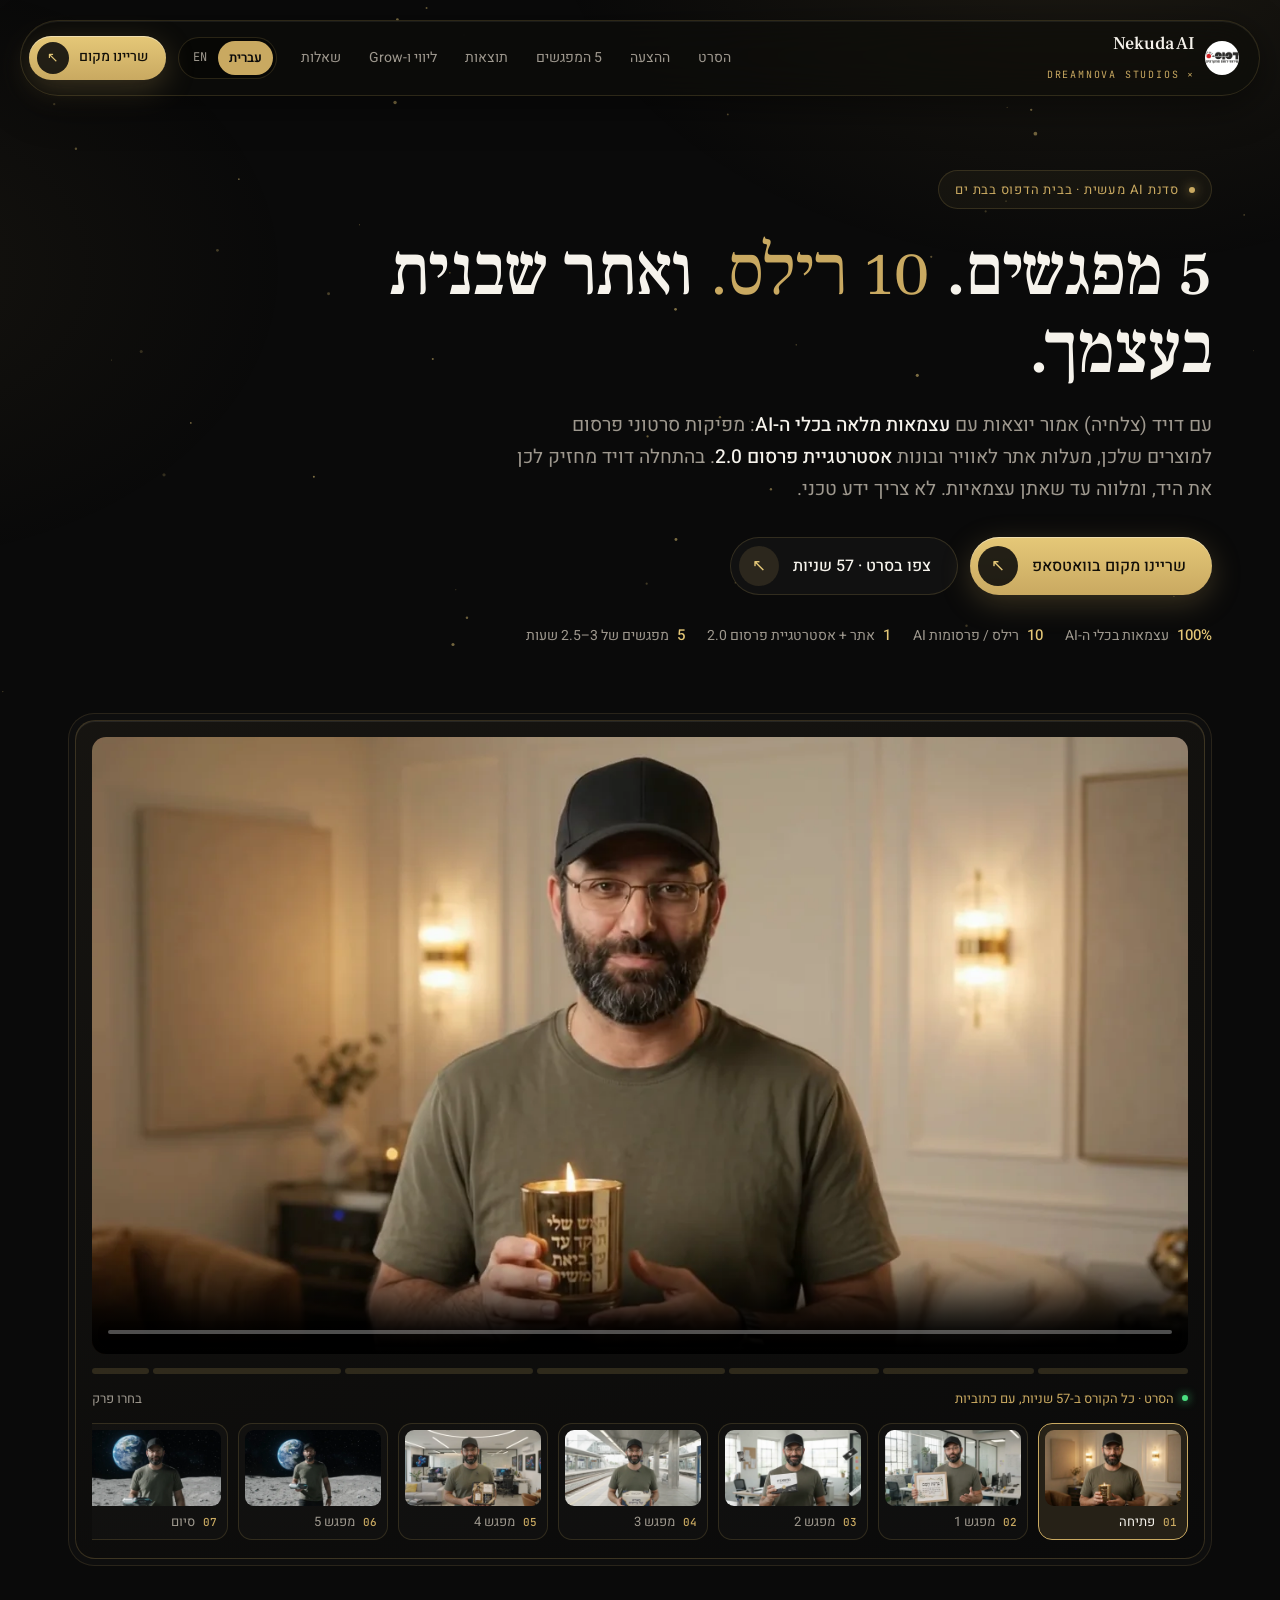
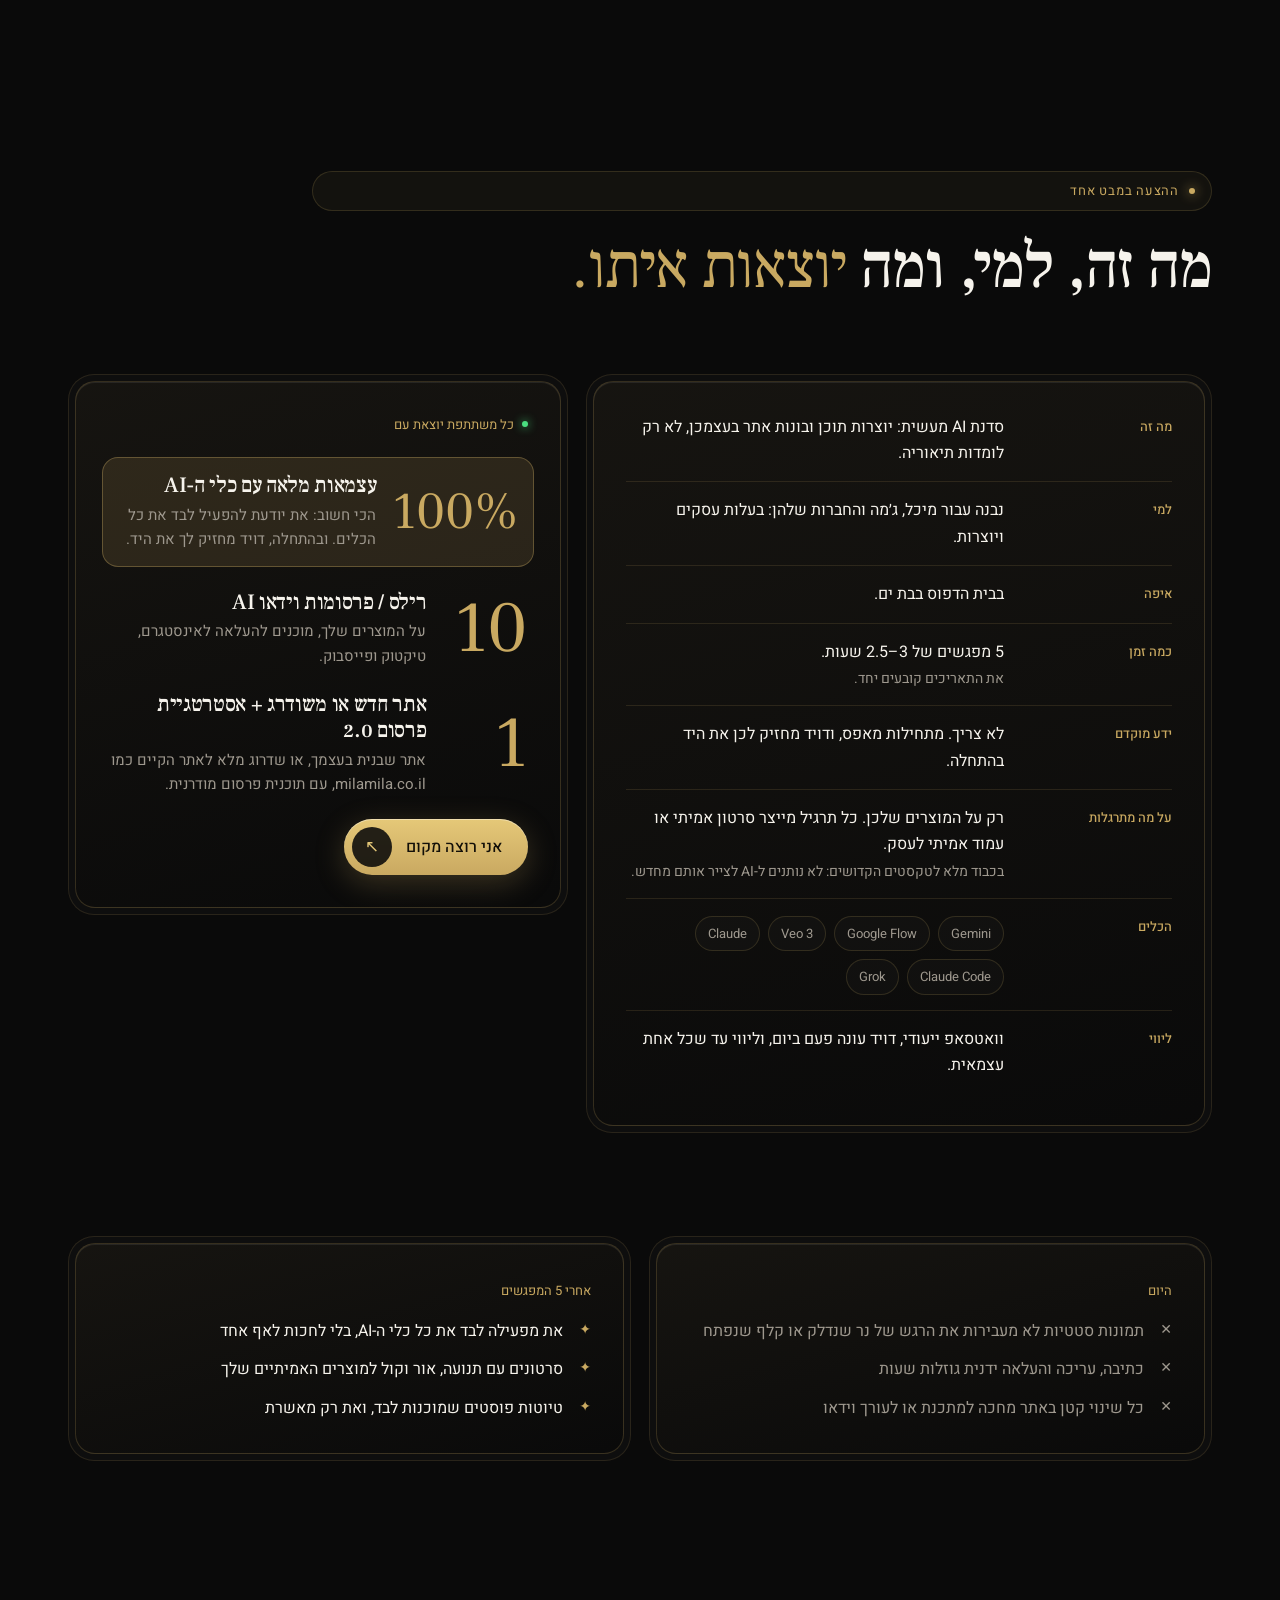
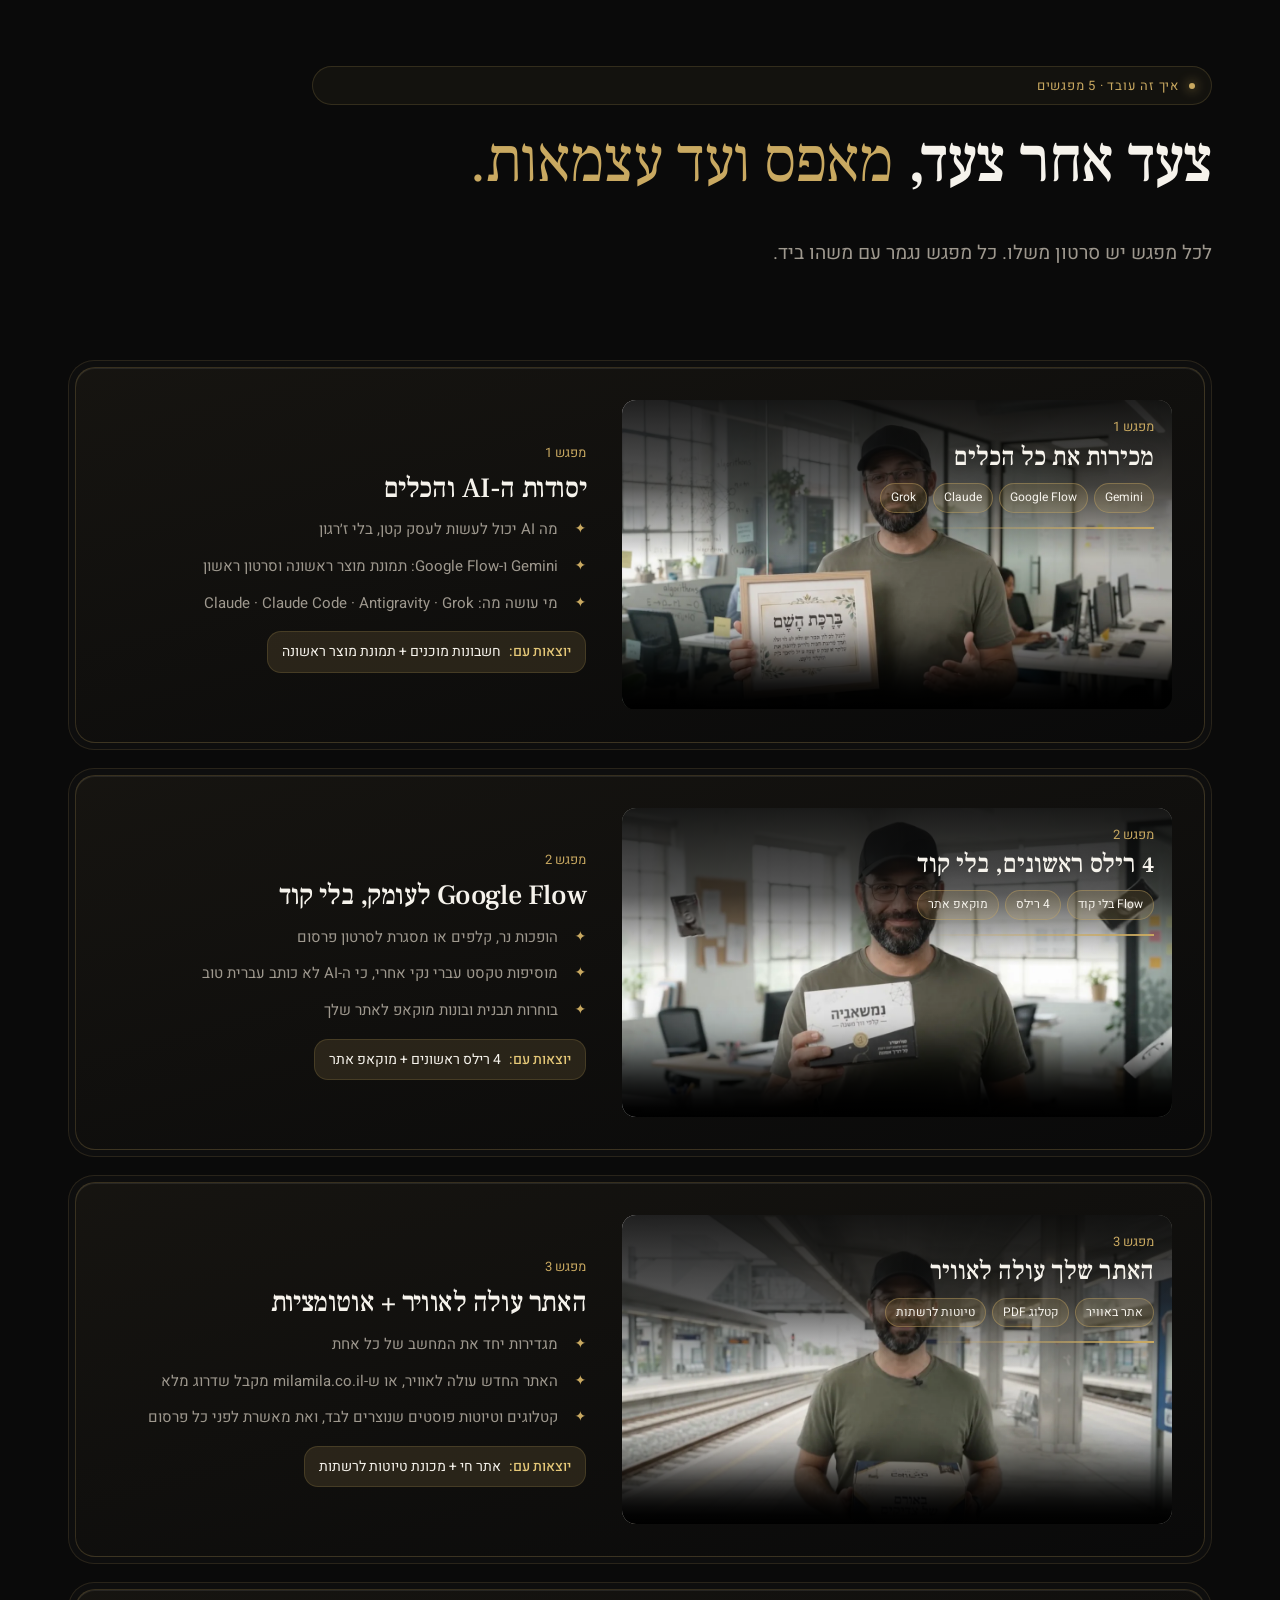
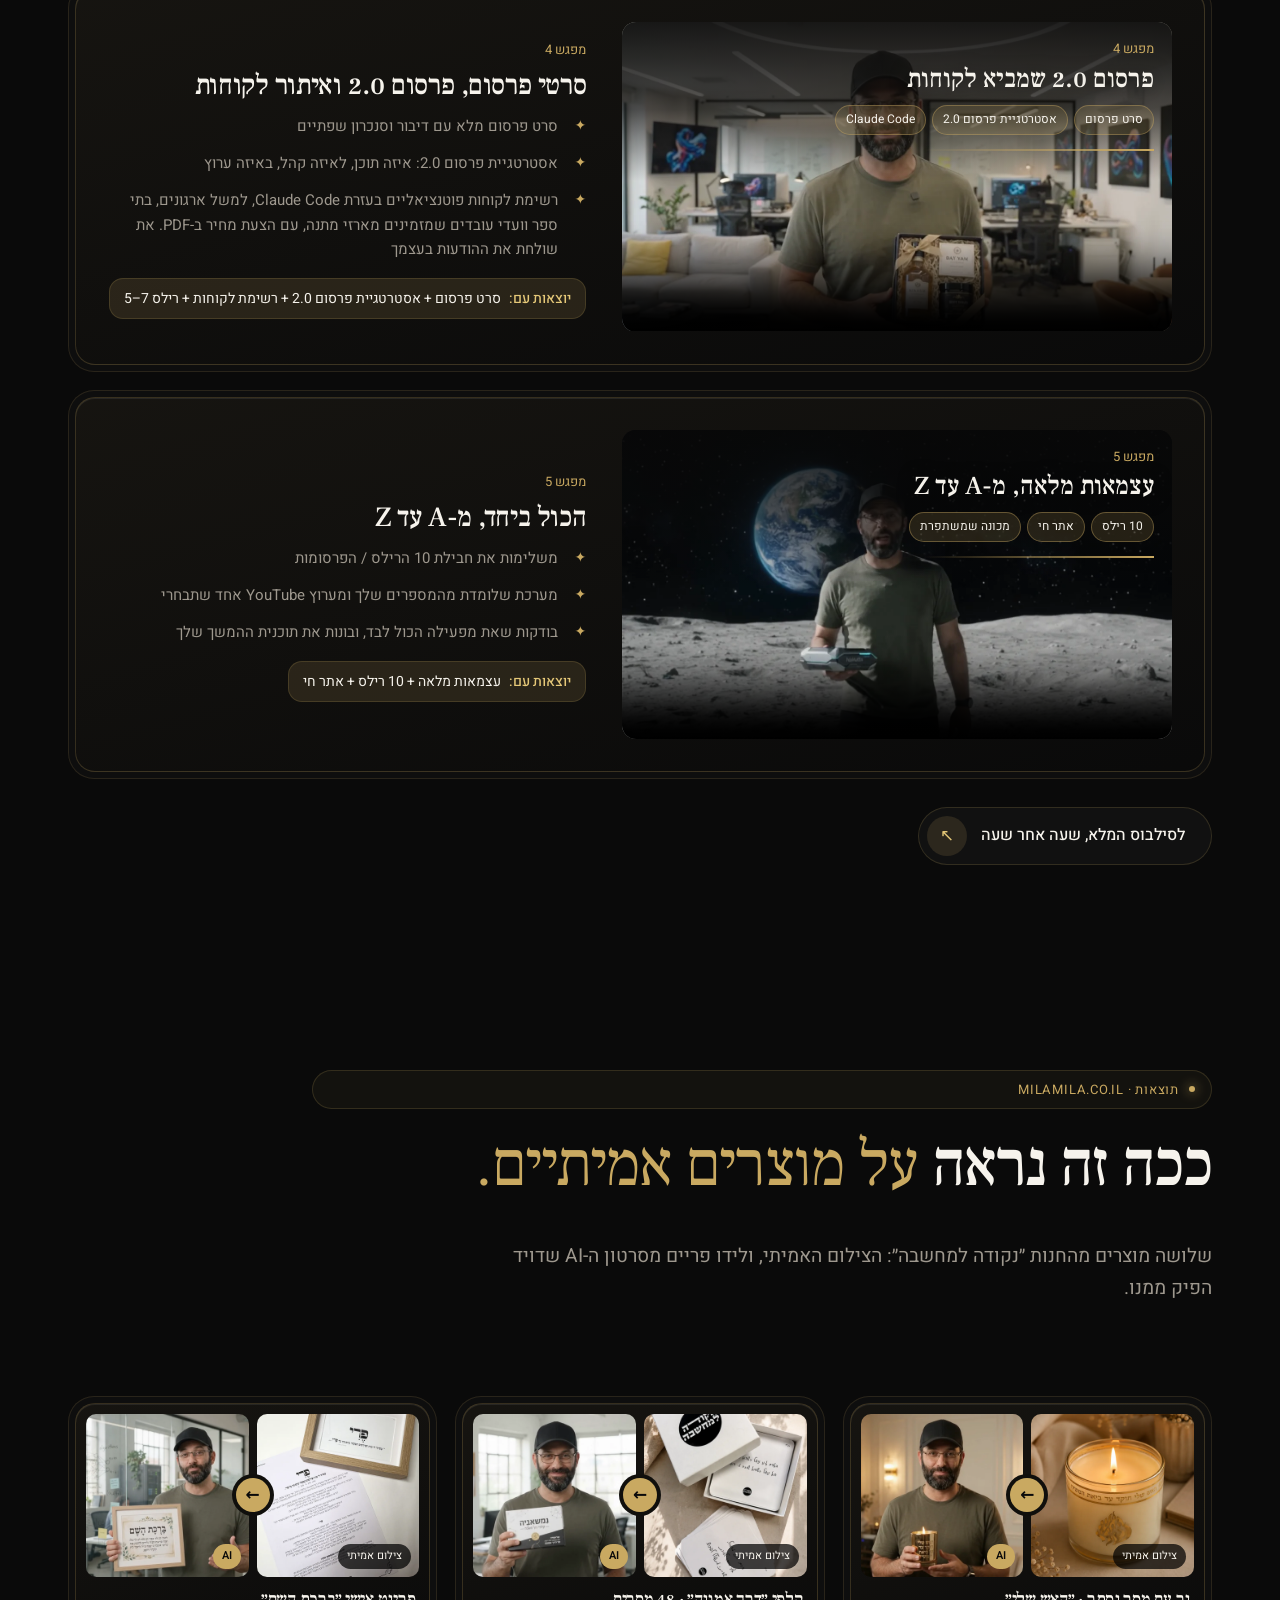
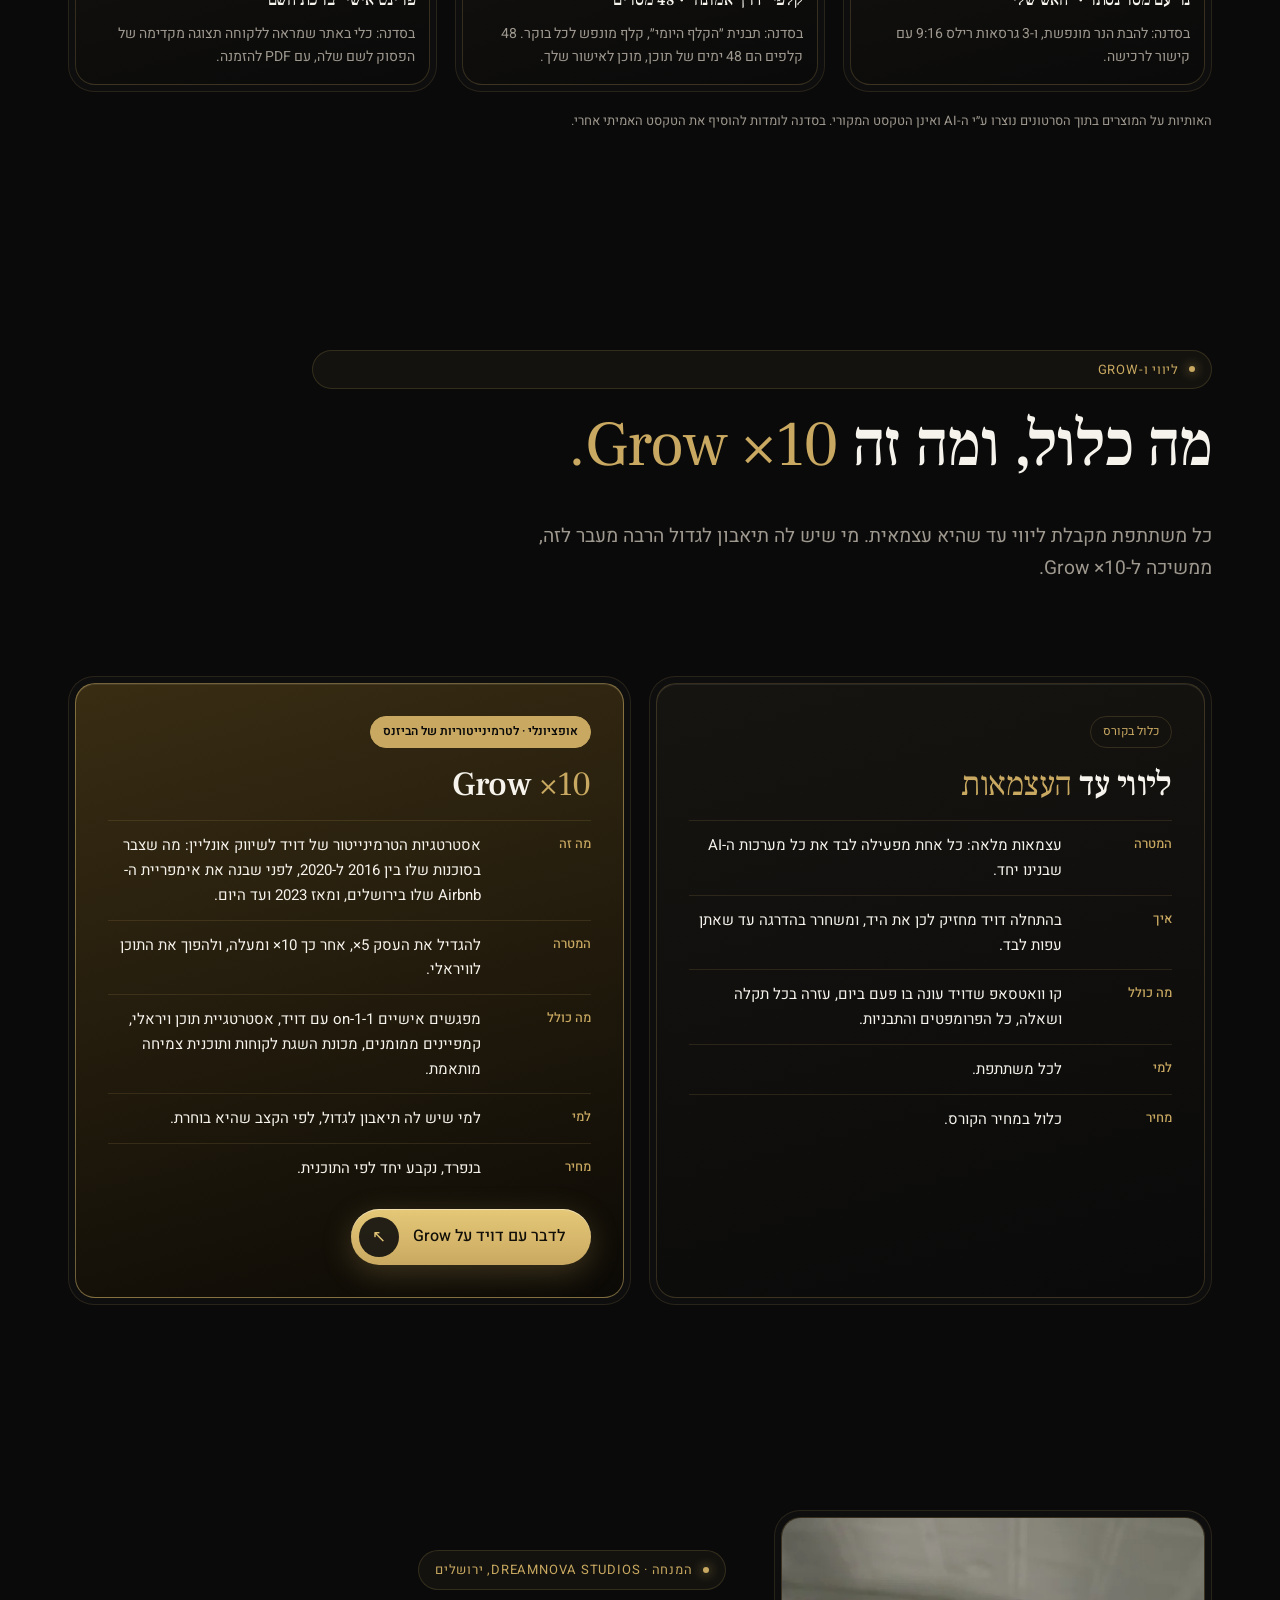
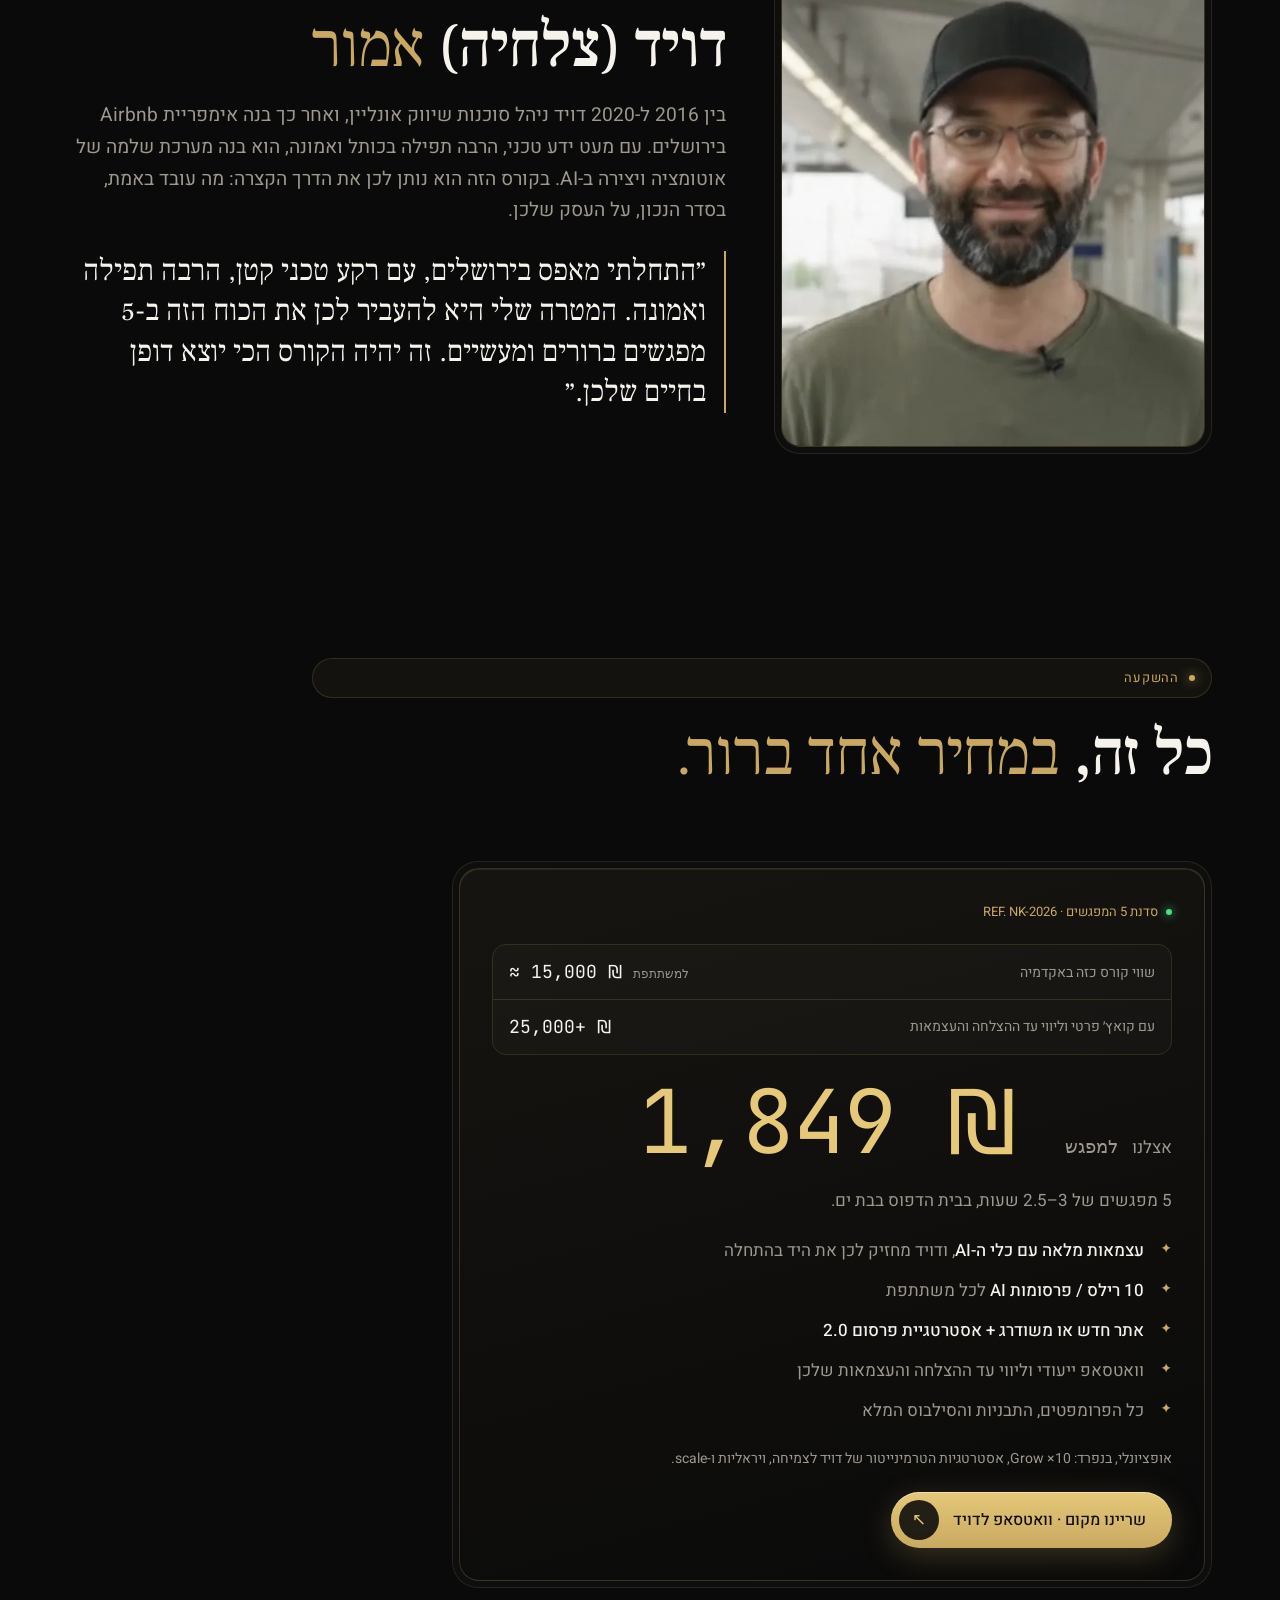
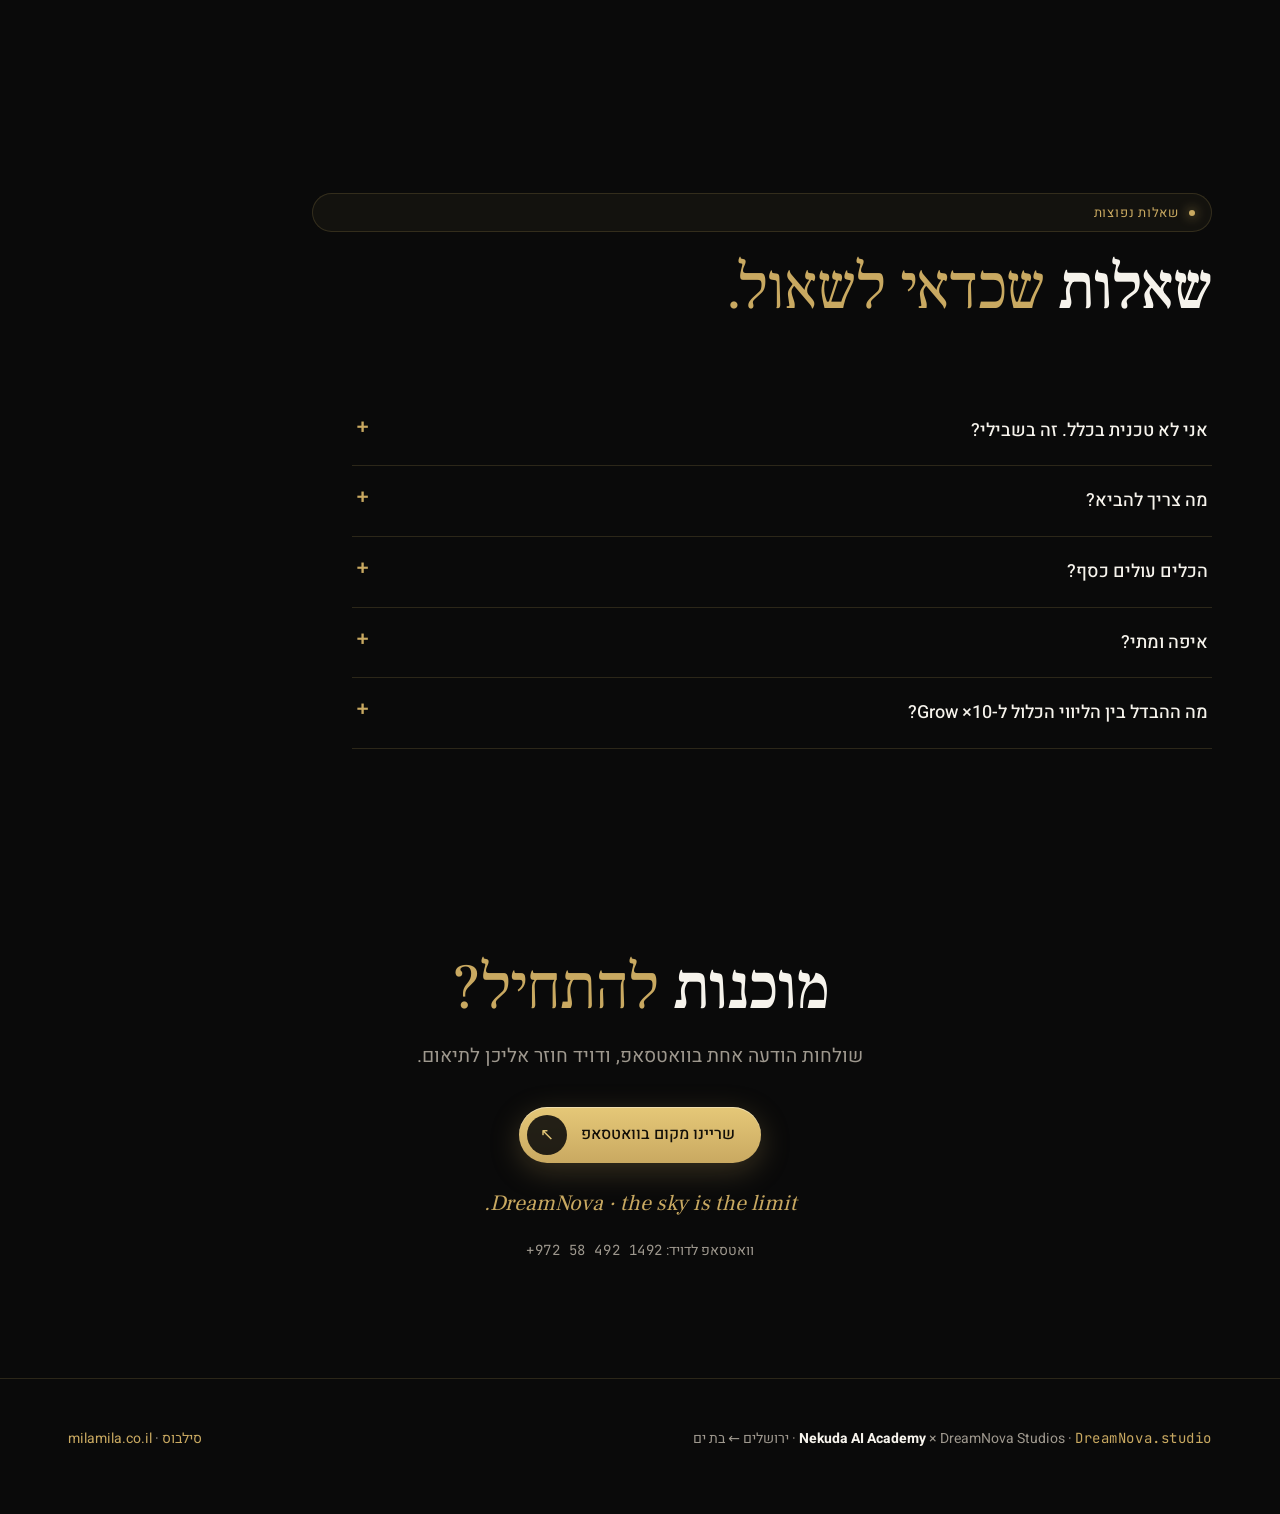
==== commit 05bcb7c5: "feat: v4 — cinematic film rail, animated sessions, points of light, WhatsApp card - Fix stretched ch" ====
--- a/index.html
+++ b/index.html
@@ -1,31 +1,39 @@
 <!doctype html>
 <html lang="he" dir="rtl"
-  data-title-he="Nekuda AI Academy · 5 מפגשי AI בבית הדפוס בבת ים · DreamNova Studios"
-  data-title-en="Nekuda AI Academy · 5 hands-on AI sessions in Bat Yam · DreamNova Studios">
+  data-title-he="Nekuda AI Academy · הקורס הכי יוצא דופן בחיים שלכן · DreamNova"
+  data-title-en="Nekuda AI Academy · The most extraordinary course of your life · DreamNova">
 <head>
 <meta charset="utf-8" />
 <meta name="viewport" content="width=device-width, initial-scale=1, viewport-fit=cover" />
-<title>Nekuda AI Academy · 5 מפגשי AI בבית הדפוס בבת ים · DreamNova Studios</title>
-<meta name="description" content="סדנת AI מעשית בבת ים עם דויד (צלחיה) אמור: 5 מפגשים, כל משתתפת יוצאת עם 10 רילס / פרסומות וידאו AI ואתר שבנתה בעצמה. 1,849 ₪ למפגש." />
+<title>Nekuda AI Academy · הקורס הכי יוצא דופן בחיים שלכן · DreamNova</title>
+<meta name="description" content="סדנת AI מעשית בבת ים עם דויד (צלחיה) אמור: עצמאות מלאה עם כלי ה-AI, 10 רילס לעסק שלך, ואתר חדש או משודרג עם אסטרטגיית פרסום 2.0." />
 <meta name="theme-color" content="#0a0a0a" />
-<meta property="og:title" content="Nekuda AI Academy × DreamNova Studios" />
-<meta property="og:description" content="5 מפגשים. 10 רילס. ואתר שבנית בעצמך — בבית הדפוס בבת ים." />
-<meta property="og:image" content="https://codenolimits.github.io/nekuda-academy/video/film.jpg" />
+<meta property="og:type" content="website" />
+<meta property="og:locale" content="he_IL" />
+<meta property="og:site_name" content="Nekuda AI Academy × DreamNova" />
+<meta property="og:title" content="Nekuda AI Academy · הקורס הכי יוצא דופן בחיים שלכן" />
+<meta property="og:description" content="סדנת AI מעשית בבית הדפוס בבת ים עם דויד (צלחיה) אמור: עצמאות מלאה עם כלי ה-AI, 10 רילס לעסק שלך, ואתר חדש או משודרג עם אסטרטגיית פרסום 2.0." />
 <meta property="og:url" content="https://codenolimits.github.io/nekuda-academy/" />
+<meta property="og:image" content="https://codenolimits.github.io/nekuda-academy/og.jpg" />
+<meta property="og:image:type" content="image/jpeg" />
+<meta property="og:image:width" content="1200" />
+<meta property="og:image:height" content="630" />
+<meta property="og:image:alt" content="דויד (צלחיה) אמור · 5 מפגשים, 10 רילס, ואתר שבנית בעצמך" />
 <meta name="twitter:card" content="summary_large_image" />
+<meta name="twitter:image" content="https://codenolimits.github.io/nekuda-academy/og.jpg" />
 <link rel="canonical" href="https://codenolimits.github.io/nekuda-academy/" />
-<meta property="og:type" content="website" />
 <link rel="icon" href="assets/img/nekuda_logo.png" />
 <link rel="preconnect" href="https://fonts.googleapis.com" />
 <link rel="preconnect" href="https://fonts.gstatic.com" crossorigin />
 <link href="https://fonts.googleapis.com/css2?family=Frank+Ruhl+Libre:wght@400;500&family=Heebo:wght@400;500;600&family=JetBrains+Mono:wght@400;500&family=Playfair+Display:ital,wght@0,400;0,500;1,400&display=swap" rel="stylesheet" />
 <link rel="stylesheet" href="assets/nekuda.css" />
+<link rel="preload" as="image" href="video/hd/ch_1.webp" fetchpriority="high" />
 <script type="application/ld+json">
 {
   "@context": "https://schema.org",
   "@type": "Course",
   "name": "Nekuda AI Academy",
-  "description": "Hands-on AI workshop in Bat Yam: 5 sessions of 2.5–3 hours. Every participant leaves with 10 AI Reels / video ads and a new or upgraded website she built herself.",
+  "description": "Hands-on AI workshop in Bat Yam: 5 sessions of 2.5–3 hours. Full independence with AI tools, 10 AI Reels / video ads, and a new or upgraded website with an Ads 2.0 strategy, with support until each participant is independent.",
   "inLanguage": ["he", "en"],
   "provider": { "@type": "Organization", "name": "DreamNova Studios", "founder": { "@type": "Person", "name": "David (Tselahya) Amor" } },
   "hasCourseInstance": { "@type": "CourseInstance", "courseMode": "onsite", "location": { "@type": "Place", "name": "Bat Yam, Israel" } },
@@ -34,6 +42,7 @@
 </script>
 </head>
 <body>
+<canvas id="lights" aria-hidden="true"></canvas>
 <a class="skip" href="#main"><span data-he>דלגו לתוכן</span><span data-en>Skip to content</span></a>
 
 <nav class="nav" aria-label="main">
@@ -42,10 +51,11 @@
     <div><b>Nekuda AI</b><br /><span>× DreamNova Studios</span></div>
   </a>
   <div class="nav-links">
+    <a href="#film"><span data-he>הסרט</span><span data-en>Film</span></a>
     <a href="#offer"><span data-he>ההצעה</span><span data-en>The offer</span></a>
     <a href="#how"><span data-he>5 המפגשים</span><span data-en>5 sessions</span></a>
     <a href="#proof"><span data-he>תוצאות</span><span data-en>Results</span></a>
-    <a href="#price"><span data-he>מחיר</span><span data-en>Price</span></a>
+    <a href="#support"><span data-he>ליווי ו-Grow</span><span data-en>Support & Grow</span></a>
     <a href="#faq"><span data-he>שאלות</span><span data-en>FAQ</span></a>
   </div>
   <div class="lang" role="group" aria-label="Language">
@@ -58,46 +68,53 @@
 </nav>
 
 <main id="main">
-<!-- ============ HERO: promise + the film ============ -->
-<section class="hero" id="top">
-  <div class="wrap hero-grid">
-    <div class="reveal">
+<!-- ============ HERO ============ -->
+<section class="hero hero-v4" id="top">
+  <div class="wrap">
+    <div class="intro reveal">
       <span class="eyebrow"><span data-he>סדנת AI מעשית · בבית הדפוס בבת ים</span><span data-en>Hands-on AI workshop · at the print studio in Bat Yam</span></span>
       <h1>
         <span data-he>5 מפגשים. <em>10 רילס.</em> ואתר שבנית בעצמך.</span>
         <span data-en>5 sessions. <em>10 Reels.</em> And a website you built yourself.</span>
       </h1>
       <p class="lead">
-        <span data-he>עם דויד (צלחיה) אמור לומדות להפיק סרטוני פרסום ב-AI למוצרים שלכן ולהעלות אתר לאוויר. מכל מפגש יוצאות עם תוצר מוכן לעסק. לא צריך ידע טכני.</span>
-        <span data-en>With David (Tselahya) Amor you learn to produce AI video ads for your own products and to put a website live. You leave every session with something ready for your business. No technical background needed.</span>
+        <span data-he>עם דויד (צלחיה) אמור יוצאות עם <strong>עצמאות מלאה בכלי ה-AI</strong>: מפיקות סרטוני פרסום למוצרים שלכן, מעלות אתר לאוויר ובונות <strong>אסטרטגיית פרסום 2.0</strong>. בהתחלה דויד מחזיק לכן את היד, ומלווה עד שאתן עצמאיות. לא צריך ידע טכני.</span>
+        <span data-en>With David (Tselahya) Amor you leave with <strong>full independence with AI tools</strong>: you produce ad videos for your own products, put a website live and build an <strong>Ads 2.0 strategy</strong>. At the start David holds your hand, and he supports you until you're independent. No technical background needed.</span>
       </p>
       <div class="cta-row">
         <a class="btn" data-wa href="https://wa.me/972584921492" target="_blank" rel="noopener">
           <span data-he>שריינו מקום בוואטסאפ</span><span data-en>Book your spot on WhatsApp</span><span class="ico" aria-hidden="true">↗</span>
         </a>
-        <a class="btn ghost" href="#how">
-          <span data-he>איך זה עובד</span><span data-en>How it works</span><span class="ico" aria-hidden="true">↗</span>
+        <a class="btn ghost" href="#film">
+          <span data-he>צפו בסרט · 57 שניות</span><span data-en>Watch the film · 57 s</span><span class="ico" aria-hidden="true">↗</span>
         </a>
       </div>
       <ul class="facts">
-        <li><b dir="ltr">1,849 ₪</b><span data-he>למפגש</span><span data-en>per session</span></li>
-        <li><b dir="ltr">15,000 ₪+</b><span data-he>שווי קורס אקדמי למשתתפת</span><span data-en>academy-course value per participant</span></li>
-        <li><b>5</b><span data-he>מפגשים של <bdi>2.5–3</bdi> שעות בבת ים</span><span data-en>sessions of 2.5–3 hours in Bat Yam</span></li>
-        <li><b data-he>פעם ביום</b><b data-en>Daily</b><span data-he>תשובות מדויד בוואטסאפ</span><span data-en>WhatsApp answers from David</span></li>
+        <li><b dir="ltr">100%</b><span data-he>עצמאות בכלי ה-AI</span><span data-en>independence with AI tools</span></li>
+        <li><b>10</b><span data-he>רילס / פרסומות AI</span><span data-en>AI Reels / ads</span></li>
+        <li><b>1</b><span data-he>אתר + אסטרטגיית פרסום 2.0</span><span data-en>site + Ads 2.0 strategy</span></li>
+        <li><b>5</b><span data-he>מפגשים של <bdi>2.5–3</bdi> שעות</span><span data-en>sessions of 2.5–3 hours</span></li>
       </ul>
     </div>
-
-    <div class="reveal film" id="film">
-      <div class="bezel"><div class="core" style="padding:12px">
-        <video id="player" controls playsinline preload="metadata" poster="video/film.webp" src="video/film.mp4"></video>
-        <div class="chips-row" id="chapters" aria-label="chapters"></div>
-        <p class="hint"><span data-he>כל הקורס בסרט אחד של 57 שניות, עם כתוביות. לחצו על פרק כדי לקפוץ אליו.</span><span data-en>The whole course in one 57-second film, with subtitles. Tap a chapter to jump to it.</span></p>
-      </div></div>
-    </div>
-  </div>
-</section>
-
-<!-- ============ THE OFFER AT A GLANCE ============ -->
+  </div>
+</section>
+
+<!-- ============ THE FILM ============ -->
+<section class="film-sec" id="film">
+  <div class="wrap">
+    <div class="bezel film-card reveal"><div class="core">
+      <video id="player" controls playsinline preload="metadata" poster="video/hd/ch_1.webp" src="video/film.mp4"></video>
+      <div class="seg" id="seg" aria-label="chapters timeline"></div>
+      <div class="film-head">
+        <span class="card-label"><span class="dot"></span><span data-he>הסרט · כל הקורס ב-57 שניות, עם כתוביות</span><span data-en>The film · the whole course in 57 seconds, subtitled</span></span>
+        <span class="hint"><span data-he>בחרו פרק</span><span data-en>Pick a chapter</span></span>
+      </div>
+      <div class="rail" id="rail" aria-label="chapters"></div>
+    </div></div>
+  </div>
+</section>
+
+<!-- ============ OFFER AT A GLANCE ============ -->
 <section id="offer">
   <div class="wrap">
     <div class="sec-head reveal">
@@ -116,22 +133,21 @@
           <div><dt><span data-he>כמה זמן</span><span data-en>How long</span></dt>
             <dd><span data-he>5 מפגשים של <bdi>2.5–3</bdi> שעות.</span><span data-en>5 sessions of 2.5–3 hours.</span><small><span data-he>את התאריכים קובעים יחד.</span><span data-en>Dates are set together.</span></small></dd></div>
           <div><dt><span data-he>ידע מוקדם</span><span data-en>Prior knowledge</span></dt>
-            <dd><span data-he>לא צריך. מתחילות מאפס ומתקדמות צעד אחר צעד.</span><span data-en>None. You start from zero and go step by step.</span></dd></div>
+            <dd><span data-he>לא צריך. מתחילות מאפס, ודויד מחזיק לכן את היד בהתחלה.</span><span data-en>None. You start from zero, and David holds your hand at the start.</span></dd></div>
           <div><dt><span data-he>על מה מתרגלות</span><span data-en>What you practise on</span></dt>
             <dd><span data-he>רק על המוצרים שלכן. כל תרגיל מייצר סרטון אמיתי או עמוד אמיתי לעסק.</span><span data-en>Only your own products. Every exercise produces a real video or a real page for your business.</span><small><span data-he>בכבוד מלא לטקסטים הקדושים: לא נותנים ל-AI לצייר אותם מחדש.</span><span data-en>With full respect for the sacred texts: we never let the AI redraw them.</span></small></dd></div>
           <div><dt><span data-he>הכלים</span><span data-en>Tools</span></dt>
             <dd><ul class="chips" style="margin-top:2px"><li>Gemini</li><li>Google Flow</li><li>Veo 3</li><li>Claude</li><li>Claude Code</li><li>Grok</li></ul></dd></div>
           <div><dt><span data-he>ליווי</span><span data-en>Support</span></dt>
-            <dd><span data-he>קו וואטסאפ ייעודי: דויד עונה פעם ביום בין המפגשים, וליווי עד שכל אחת עצמאית.</span><span data-en>A dedicated WhatsApp line: David answers once a day between sessions, and supports you until each of you is independent.</span></dd></div>
-          <div><dt><span data-he>מחיר</span><span data-en>Price</span></dt>
-            <dd><b class="mono" dir="ltr" style="color:var(--gold-light);font-size:20px;font-weight:500">1,849 ₪</b> <span data-he>למפגש</span><span data-en>per session</span><small><span data-he>שווי של קורס אקדמי: כ-15,000 ₪ למשתתפת.</span><span data-en>Value of an academy course: about 15,000 ₪ per participant.</span></small></dd></div>
+            <dd><span data-he>וואטסאפ ייעודי, דויד עונה פעם ביום, וליווי עד שכל אחת עצמאית.</span><span data-en>A dedicated WhatsApp line, David answers once a day, and support until each of you is independent.</span></dd></div>
         </dl>
       </div></div>
       <div class="bezel reveal"><div class="core take">
         <span class="card-label"><span class="dot"></span><span data-he>כל משתתפת יוצאת עם</span><span data-en>Every participant leaves with</span></span>
+        <div class="row lead-row"><div class="big-num" dir="ltr">100%</div><div><h3><span data-he>עצמאות מלאה עם כלי ה-AI</span><span data-en>Full independence with AI tools</span></h3><p><span data-he>הכי חשוב: את יודעת להפעיל לבד את כל הכלים. ובהתחלה, דויד מחזיק לך את היד.</span><span data-en>Most important: you know how to run every tool on your own. And at the start, David holds your hand.</span></p></div></div>
         <div class="row"><div class="big-num">10</div><div><h3><span data-he>רילס / פרסומות וידאו AI</span><span data-en>AI Reels / video ads</span></h3><p><span data-he>על המוצרים שלך, מוכנים להעלאה לאינסטגרם, טיקטוק ופייסבוק.</span><span data-en>Of your own products, ready to post on Instagram, TikTok and Facebook.</span></p></div></div>
-        <div class="row"><div class="big-num">1</div><div><h3><span data-he>אתר חדש או משודרג</span><span data-en>A new or upgraded website</span></h3><p><span data-he>באוויר, שבנית בעצמך בסדנה. או שדרוג מלא לאתר הקיים, כמו milamila.co.il.</span><span data-en>Live, built by you in the workshop. Or a full upgrade of your current site, like milamila.co.il.</span></p></div></div>
-        <a class="btn" data-wa href="https://wa.me/972584921492" target="_blank" rel="noopener" style="align-self:flex-start;margin-top:auto"><span data-he>אני רוצה מקום</span><span data-en>I want a spot</span><span class="ico" aria-hidden="true">↗</span></a>
+        <div class="row"><div class="big-num">1</div><div><h3><span data-he>אתר חדש או משודרג + אסטרטגיית פרסום 2.0</span><span data-en>A new or upgraded site + an Ads 2.0 strategy</span></h3><p><span data-he>אתר שבנית בעצמך, או שדרוג מלא לאתר הקיים כמו milamila.co.il, עם תוכנית פרסום מודרנית.</span><span data-en>A site you built yourself, or a full upgrade of your current one like milamila.co.il, with a modern advertising plan.</span></p></div></div>
+        <a class="btn" data-wa href="https://wa.me/972584921492" target="_blank" rel="noopener" style="align-self:flex-start"><span data-he>אני רוצה מקום</span><span data-en>I want a spot</span><span class="ico" aria-hidden="true">↗</span></a>
       </div></div>
     </div>
   </div>
@@ -152,26 +168,29 @@
       <div class="bezel reveal"><div class="core">
         <span class="tag"><span data-he>אחרי 5 המפגשים</span><span data-en>After the 5 sessions</span></span>
         <ul class="ba-list after">
+          <li><span data-he>את מפעילה לבד את כל כלי ה-AI, בלי לחכות לאף אחד</span><span data-en>You run every AI tool yourself, without waiting for anyone</span></li>
           <li><span data-he>סרטונים עם תנועה, אור וקול למוצרים האמיתיים שלך</span><span data-en>Videos with motion, light and sound for your real products</span></li>
           <li><span data-he>טיוטות פוסטים שמוכנות לבד, ואת רק מאשרת</span><span data-en>Post drafts that prepare themselves, and you just approve</span></li>
-          <li><span data-he>את מעדכנת את האתר ומפיקה סרטונים בעצמך</span><span data-en>You update your site and produce videos yourself</span></li>
         </ul>
       </div></div>
     </div>
   </div>
 </section>
 
-<!-- ============ HOW IT WORKS: 5 sessions ============ -->
+<!-- ============ 5 SESSIONS ============ -->
 <section id="how">
   <div class="wrap">
     <div class="sec-head reveal">
       <span class="eyebrow"><span data-he>איך זה עובד · 5 מפגשים</span><span data-en>How it works · 5 sessions</span></span>
-      <h2><span data-he>צעד אחר צעד, <em>מאפס ועד אתר באוויר.</em></span><span data-en>Step by step, <em>from zero to a live website.</em></span></h2>
-      <p class="lead"><span data-he>כל מפגש נגמר עם משהו ביד. כך נראה המסלול:</span><span data-en>Every session ends with something in your hands. Here is the path:</span></p>
-    </div>
-    <div class="steps">
-      <article class="step bezel reveal"><div class="core">
-        <div class="thumb"><img src="video/ch_2.webp" alt="" loading="lazy" decoding="async" width="480" height="360" /><button type="button" class="watch" data-seek="8"><span data-he>▶ צפו בפרק בסרט</span><span data-en>▶ Watch this chapter</span></button></div>
+      <h2><span data-he>צעד אחר צעד, <em>מאפס ועד עצמאות.</em></span><span data-en>Step by step, <em>from zero to independence.</em></span></h2>
+      <p class="lead"><span data-he>לכל מפגש יש סרטון משלו. כל מפגש נגמר עם משהו ביד.</span><span data-en>Each session has its own clip. Every session ends with something in your hands.</span></p>
+    </div>
+    <div class="sessions-v4">
+      <article class="sess bezel reveal"><div class="core">
+        <div class="media">
+          <video controls playsinline preload="none" poster="video/hd/ch_2.webp" src="video/s1.mp4"></video>
+          <div class="ov" aria-hidden="true"><span class="k"><span data-he>מפגש 1</span><span data-en>SESSION 1</span></span><span class="t"><span data-he>מכירות את כל הכלים</span><span data-en>Meet every tool</span></span><span class="tags"><span style="--i:0">Gemini</span><span style="--i:1">Google Flow</span><span style="--i:2">Claude</span><span style="--i:3">Grok</span></span><i class="bar"></i></div>
+        </div>
         <div>
           <span class="num"><span data-he>מפגש 1</span><span data-en>SESSION 1</span></span>
           <h3><span data-he>יסודות ה-AI והכלים</span><span data-en>AI foundations and the tools</span></h3>
@@ -183,8 +202,11 @@
           <span class="out"><b><span data-he>יוצאות עם:</span><span data-en>You leave with:</span></b><span data-he>חשבונות מוכנים + תמונת מוצר ראשונה</span><span data-en>accounts ready + your first product image</span></span>
         </div>
       </div></article>
-      <article class="step bezel reveal"><div class="core">
-        <div class="thumb"><img src="video/ch_3.webp" alt="" loading="lazy" decoding="async" width="480" height="360" /><button type="button" class="watch" data-seek="16"><span data-he>▶ צפו בפרק בסרט</span><span data-en>▶ Watch this chapter</span></button></div>
+      <article class="sess bezel reveal"><div class="core">
+        <div class="media">
+          <video controls playsinline preload="none" poster="video/hd/ch_3.webp" src="video/s2.mp4"></video>
+          <div class="ov" aria-hidden="true"><span class="k"><span data-he>מפגש 2</span><span data-en>SESSION 2</span></span><span class="t"><span data-he>4 רילס ראשונים, בלי קוד</span><span data-en>Your first 4 Reels, no code</span></span><span class="tags"><span style="--i:0" data-he>Flow בלי קוד</span><span style="--i:0" data-en>No-code Flow</span><span style="--i:1" data-he>4 רילס</span><span style="--i:1" data-en>4 Reels</span><span style="--i:2" data-he>מוקאפ אתר</span><span style="--i:2" data-en>Site mockup</span></span><i class="bar"></i></div>
+        </div>
         <div>
           <span class="num"><span data-he>מפגש 2</span><span data-en>SESSION 2</span></span>
           <h3><span data-he>Google Flow לעומק, בלי קוד</span><span data-en>Google Flow in depth, no code</span></h3>
@@ -196,8 +218,11 @@
           <span class="out"><b><span data-he>יוצאות עם:</span><span data-en>You leave with:</span></b><span data-he>4 רילס ראשונים + מוקאפ אתר</span><span data-en>your first 4 Reels + a site mockup</span></span>
         </div>
       </div></article>
-      <article class="step bezel reveal"><div class="core">
-        <div class="thumb"><img src="video/ch_4.webp" alt="" loading="lazy" decoding="async" width="480" height="360" /><button type="button" class="watch" data-seek="24"><span data-he>▶ צפו בפרק בסרט</span><span data-en>▶ Watch this chapter</span></button></div>
+      <article class="sess bezel reveal"><div class="core">
+        <div class="media">
+          <video controls playsinline preload="none" poster="video/hd/ch_4.webp" src="video/s3.mp4"></video>
+          <div class="ov" aria-hidden="true"><span class="k"><span data-he>מפגש 3</span><span data-en>SESSION 3</span></span><span class="t"><span data-he>האתר שלך עולה לאוויר</span><span data-en>Your site goes live</span></span><span class="tags"><span style="--i:0" data-he>אתר באוויר</span><span style="--i:0" data-en>Live site</span><span style="--i:1" data-he>קטלוג PDF</span><span style="--i:1" data-en>PDF catalogue</span><span style="--i:2" data-he>טיוטות לרשתות</span><span style="--i:2" data-en>Social drafts</span></span><i class="bar"></i></div>
+        </div>
         <div>
           <span class="num"><span data-he>מפגש 3</span><span data-en>SESSION 3</span></span>
           <h3><span data-he>האתר עולה לאוויר + אוטומציות</span><span data-en>Your site goes live + automations</span></h3>
@@ -209,30 +234,36 @@
           <span class="out"><b><span data-he>יוצאות עם:</span><span data-en>You leave with:</span></b><span data-he>אתר חי + מכונת טיוטות לרשתות</span><span data-en>a live site + a social drafts machine</span></span>
         </div>
       </div></article>
-      <article class="step bezel reveal"><div class="core">
-        <div class="thumb"><img src="video/ch_5.webp" alt="" loading="lazy" decoding="async" width="480" height="360" /><button type="button" class="watch" data-seek="34"><span data-he>▶ צפו בפרק בסרט</span><span data-en>▶ Watch this chapter</span></button></div>
+      <article class="sess bezel reveal"><div class="core">
+        <div class="media">
+          <video controls playsinline preload="none" poster="video/hd/ch_5.webp" src="video/s4.mp4"></video>
+          <div class="ov" aria-hidden="true"><span class="k"><span data-he>מפגש 4</span><span data-en>SESSION 4</span></span><span class="t"><span data-he>פרסום 2.0 שמביא לקוחות</span><span data-en>Ads 2.0 that bring clients</span></span><span class="tags"><span style="--i:0" data-he>סרט פרסום</span><span style="--i:0" data-en>Ad film</span><span style="--i:1" data-he>אסטרטגיית פרסום 2.0</span><span style="--i:1" data-en>Ads 2.0 strategy</span><span style="--i:2">Claude Code</span></span><i class="bar"></i></div>
+        </div>
         <div>
           <span class="num"><span data-he>מפגש 4</span><span data-en>SESSION 4</span></span>
-          <h3><span data-he>סרטי פרסום ואיתור לקוחות</span><span data-en>Ad films and finding clients</span></h3>
+          <h3><span data-he>סרטי פרסום, פרסום 2.0 ואיתור לקוחות</span><span data-en>Ad films, Ads 2.0 and finding clients</span></h3>
           <ul class="ticks">
             <li><span data-he>סרט פרסום מלא עם דיבור וסנכרון שפתיים</span><span data-en>A complete ad film with voice and lip-sync</span></li>
-            <li><span data-he>הדפדפן עושה בשבילך משימות חוזרות</span><span data-en>The browser does repetitive tasks for you</span></li>
+            <li><span data-he>אסטרטגיית פרסום 2.0: איזה תוכן, לאיזה קהל, באיזה ערוץ</span><span data-en>An Ads 2.0 strategy: which content, for which audience, on which channel</span></li>
             <li><span data-he>רשימת לקוחות פוטנציאליים בעזרת Claude Code, למשל ארגונים, בתי ספר וועדי עובדים שמזמינים מארזי מתנה, עם הצעת מחיר ב-PDF. את שולחת את ההודעות בעצמך</span><span data-en>A list of potential clients built with Claude Code, for example companies, schools and staff committees that order gift boxes, with a PDF quote. You send the messages yourself</span></li>
           </ul>
-          <span class="out"><b><span data-he>יוצאות עם:</span><span data-en>You leave with:</span></b><span data-he>סרט פרסום + רשימת לקוחות + רילס <bdi>5–7</bdi></span><span data-en>an ad film + a client list + Reels 5–7</span></span>
-        </div>
-      </div></article>
-      <article class="step bezel reveal"><div class="core">
-        <div class="thumb"><img src="video/ch_6.webp" alt="" loading="lazy" decoding="async" width="480" height="360" /><button type="button" class="watch" data-seek="44"><span data-he>▶ צפו בפרק בסרט</span><span data-en>▶ Watch this chapter</span></button></div>
+          <span class="out"><b><span data-he>יוצאות עם:</span><span data-en>You leave with:</span></b><span data-he>סרט פרסום + אסטרטגיית פרסום 2.0 + רשימת לקוחות + רילס <bdi>5–7</bdi></span><span data-en>an ad film + an Ads 2.0 strategy + a client list + Reels 5–7</span></span>
+        </div>
+      </div></article>
+      <article class="sess bezel reveal"><div class="core">
+        <div class="media">
+          <video controls playsinline preload="none" poster="video/hd/ch_6.webp" src="video/s5.mp4"></video>
+          <div class="ov" aria-hidden="true"><span class="k"><span data-he>מפגש 5</span><span data-en>SESSION 5</span></span><span class="t"><span data-he>עצמאות מלאה, מ-A עד Z</span><span data-en>Full independence, A to Z</span></span><span class="tags"><span style="--i:0" data-he>10 רילס</span><span style="--i:0" data-en>10 Reels</span><span style="--i:1" data-he>אתר חי</span><span style="--i:1" data-en>Live site</span><span style="--i:2" data-he>מכונה שמשתפרת</span><span style="--i:2" data-en>Self-improving machine</span></span><i class="bar"></i></div>
+        </div>
         <div>
           <span class="num"><span data-he>מפגש 5</span><span data-en>SESSION 5</span></span>
           <h3><span data-he>הכול ביחד, מ-A עד Z</span><span data-en>Everything together, A to Z</span></h3>
           <ul class="ticks">
             <li><span data-he>משלימות את חבילת 10 הרילס / הפרסומות</span><span data-en>You complete the pack of 10 Reels / ads</span></li>
             <li><span data-he>מערכת שלומדת מהמספרים שלך ומערוץ YouTube אחד שתבחרי</span><span data-en>A system that learns from your numbers and from one YouTube channel you choose</span></li>
-            <li><span data-he>תוכנית ההמשך האישית שלך</span><span data-en>Your personal next-steps plan</span></li>
+            <li><span data-he>בודקות שאת מפעילה הכול לבד, ובונות את תוכנית ההמשך שלך</span><span data-en>We check you run everything on your own, and build your next-steps plan</span></li>
           </ul>
-          <span class="out"><b><span data-he>יוצאות עם:</span><span data-en>You leave with:</span></b><span data-he>10 רילס + אתר חי + מערכת שמשתפרת</span><span data-en>10 Reels + a live site + a self-improving system</span></span>
+          <span class="out"><b><span data-he>יוצאות עם:</span><span data-en>You leave with:</span></b><span data-he>עצמאות מלאה + 10 רילס + אתר חי</span><span data-en>full independence + 10 Reels + a live site</span></span>
         </div>
       </div></article>
     </div>
@@ -242,69 +273,102 @@
   </div>
 </section>
 
-<!-- ============ PROOF: real products ============ -->
+<!-- ============ PROOF ============ -->
 <section id="proof">
   <div class="wrap">
     <div class="sec-head reveal">
       <span class="eyebrow"><span data-he>תוצאות · milamila.co.il</span><span data-en>Results · milamila.co.il</span></span>
       <h2><span data-he>ככה זה נראה <em>על מוצרים אמיתיים.</em></span><span data-en>This is what it looks like <em>on real products.</em></span></h2>
-      <p class="lead"><span data-he>שלושה מוצרים מהחנות ״נקודה למחשבה״: הצילום האמיתי, ולידו סרטון AI שדויד הפיק ממנו. זה סוג התוכן שתפיקו למוצרים שלכן.</span><span data-en>Three products from the “Nekuda LeMachshava” shop: the real photo, and next to it an AI video David produced from it. This is the kind of content you'll make for your own products.</span></p>
+      <p class="lead"><span data-he>שלושה מוצרים מהחנות ״נקודה למחשבה״: הצילום האמיתי, ולידו פריים מסרטון ה-AI שדויד הפיק ממנו.</span><span data-en>Three products from the “Nekuda LeMachshava” shop: the real photo, and next to it a frame from the AI video David produced from it.</span></p>
     </div>
     <div class="grid-3">
-      <article class="bezel proof-card reveal"><div class="core">
-        <video controls playsinline preload="metadata" poster="video/annex_01.webp" src="video/annex_01.mp4"></video>
-        <div class="meta"><img src="assets/img/thumb_07.webp" alt="" loading="lazy" decoding="async" width="64" height="64" /><div><b><span data-he>נר עם מסר נסתר · ״האש שלי״</span><span data-en>Hidden-message candle · “HaEsh Sheli”</span></b><small><span data-he>צילום אמיתי ← סרטון AI</span><span data-en>Real photo → AI video</span></small></div></div>
-        <p class="use"><span data-he>בסדנה: להבת הנר מונפשת, ו-3 גרסאות רילס 9:16 עם קישור לרכישה.</span><span data-en>In the workshop: the candle flame comes alive, plus 3 vertical 9:16 Reel versions with a link to buy.</span></p>
-      </div></article>
-      <article class="bezel proof-card reveal"><div class="core">
-        <video controls playsinline preload="metadata" poster="video/annex_02.webp" src="video/annex_02.mp4"></video>
-        <div class="meta"><img src="assets/img/thumb_04.webp" alt="" loading="lazy" decoding="async" width="64" height="64" /><div><b><span data-he>קלפי ״דרך אמונה״ · 48 מסרים</span><span data-en>“Derekh Emunah” cards · 48 messages</span></b><small><span data-he>צילום אמיתי ← סרטון AI</span><span data-en>Real photo → AI video</span></small></div></div>
-        <p class="use"><span data-he>בסדנה: תבנית ״הקלף היומי״, קלף מונפש לכל בוקר. 48 קלפים הם 48 ימים של תוכן, מוכן לאישור שלך.</span><span data-en>In the workshop: a “card of the day” template, one animated card each morning. 48 cards are 48 days of content, ready for your approval.</span></p>
-      </div></article>
-      <article class="bezel proof-card reveal"><div class="core">
-        <video controls playsinline preload="metadata" poster="video/annex_03.webp" src="video/annex_03.mp4"></video>
-        <div class="meta"><img src="assets/img/thumb_05.webp" alt="" loading="lazy" decoding="async" width="64" height="64" /><div><b><span data-he>פרינט אישי ״ברכת השם״</span><span data-en>Personal “Birkat Hashem” print</span></b><small><span data-he>צילום אמיתי ← סרטון AI</span><span data-en>Real photo → AI video</span></small></div></div>
-        <p class="use"><span data-he>בסדנה: כלי באתר שמראה ללקוחה תצוגה מקדימה של הפסוק לשם שלה, עם PDF להזמנה.</span><span data-en>In the workshop: a tool on the site that shows the customer a preview of the verse for her name, with a PDF to order.</span></p>
+      <article class="bezel pair reveal"><div class="core">
+        <div class="imgs">
+          <figure><img src="assets/img/proof/candle_real.webp" alt="" loading="lazy" decoding="async" width="800" height="800" /><figcaption><span data-he>צילום אמיתי</span><span data-en>Real photo</span></figcaption></figure>
+          <figure class="ai"><img src="assets/img/proof/candle_ai.webp" alt="" loading="lazy" decoding="async" width="800" height="800" /><figcaption>AI</figcaption></figure>
+          <span class="arrow" aria-hidden="true"><span data-he>←</span><span data-en>→</span></span>
+        </div>
+        <h3><span data-he>נר עם מסר נסתר · ״האש שלי״</span><span data-en>Hidden-message candle · “HaEsh Sheli”</span></h3>
+        <p><span data-he>בסדנה: להבת הנר מונפשת, ו-3 גרסאות רילס 9:16 עם קישור לרכישה.</span><span data-en>In the workshop: the candle flame comes alive, plus 3 vertical 9:16 Reel versions with a link to buy.</span></p>
+      </div></article>
+      <article class="bezel pair reveal"><div class="core">
+        <div class="imgs">
+          <figure><img src="assets/img/proof/cards_real.webp" alt="" loading="lazy" decoding="async" width="800" height="800" /><figcaption><span data-he>צילום אמיתי</span><span data-en>Real photo</span></figcaption></figure>
+          <figure class="ai"><img src="assets/img/proof/cards_ai.webp" alt="" loading="lazy" decoding="async" width="800" height="800" /><figcaption>AI</figcaption></figure>
+          <span class="arrow" aria-hidden="true"><span data-he>←</span><span data-en>→</span></span>
+        </div>
+        <h3><span data-he>קלפי ״דרך אמונה״ · 48 מסרים</span><span data-en>“Derekh Emunah” cards · 48 messages</span></h3>
+        <p><span data-he>בסדנה: תבנית ״הקלף היומי״, קלף מונפש לכל בוקר. 48 קלפים הם 48 ימים של תוכן, מוכן לאישור שלך.</span><span data-en>In the workshop: a “card of the day” template, one animated card each morning. 48 cards are 48 days of content, ready for your approval.</span></p>
+      </div></article>
+      <article class="bezel pair reveal"><div class="core">
+        <div class="imgs">
+          <figure><img src="assets/img/proof/birkat_real.webp" alt="" loading="lazy" decoding="async" width="800" height="800" /><figcaption><span data-he>צילום אמיתי</span><span data-en>Real photo</span></figcaption></figure>
+          <figure class="ai"><img src="assets/img/proof/birkat_ai.webp" alt="" loading="lazy" decoding="async" width="800" height="800" /><figcaption>AI</figcaption></figure>
+          <span class="arrow" aria-hidden="true"><span data-he>←</span><span data-en>→</span></span>
+        </div>
+        <h3><span data-he>פרינט אישי ״ברכת השם״</span><span data-en>Personal “Birkat Hashem” print</span></h3>
+        <p><span data-he>בסדנה: כלי באתר שמראה ללקוחה תצוגה מקדימה של הפסוק לשם שלה, עם PDF להזמנה.</span><span data-en>In the workshop: a tool on the site that shows the customer a preview of the verse for her name, with a PDF to order.</span></p>
       </div></article>
     </div>
     <p class="note reveal"><span data-he>האותיות על המוצרים בתוך הסרטונים נוצרו ע״י ה-AI ואינן הטקסט המקורי. בסדנה לומדות להוסיף את הטקסט האמיתי אחרי.</span><span data-en>The lettering on the products inside the videos was drawn by the AI and is not the original text. In the workshop you learn to add the real text afterwards.</span></p>
   </div>
 </section>
 
-<!-- ============ SUPPORT ============ -->
+<!-- ============ SUPPORT vs GROW ×10 ============ -->
 <section id="support">
   <div class="wrap">
     <div class="sec-head reveal">
-      <span class="eyebrow"><span data-he>ליווי</span><span data-en>Support</span></span>
-      <h2><span data-he>לא נשארות <em>לבד.</em></span><span data-en>You're never <em>on your own.</em></span></h2>
-      <p class="lead"><span data-he>הליווי ממשיך עד שכל אחת עצמאית. ומי שרוצה לגדול עוד, ממשיכה לתוכנית Grow.</span><span data-en>Support continues until each of you is independent. And whoever wants to grow further moves on to the Grow plan.</span></p>
-    </div>
-    <div class="grid-3">
-      <div class="bezel support reveal"><div class="core">
-        <span class="tag"><span data-he>בין המפגשים · כלול</span><span data-en>Between sessions · included</span></span>
-        <h3><span data-he>קו וואטסאפ ייעודי</span><span data-en>A dedicated WhatsApp line</span></h3>
-        <p class="muted" style="margin:0"><span data-he>שולחות שאלה, צילום מסך או טיוטה. דויד עונה לקבוצה פעם ביום, כדי שאף אחת לא תיתקע עד המפגש הבא.</span><span data-en>Send a question, a screenshot or a draft. David answers the group once a day, so nobody stays stuck until the next session.</span></p>
+      <span class="eyebrow"><span data-he>ליווי ו-Grow</span><span data-en>Support & Grow</span></span>
+      <h2><span data-he>מה כלול, ומה זה <em>Grow ×10.</em></span><span data-en>What's included, and what <em>Grow ×10</em> is.</span></h2>
+      <p class="lead"><span data-he>כל משתתפת מקבלת ליווי עד שהיא עצמאית. מי שיש לה תיאבון לגדול הרבה מעבר לזה, ממשיכה ל-Grow ×10.</span><span data-en>Every participant gets support until she is independent. Whoever has the appetite to grow far beyond that moves on to Grow ×10.</span></p>
+    </div>
+    <div class="compare">
+      <div class="bezel plan reveal"><div class="core">
+        <span class="badge"><span data-he>כלול בקורס</span><span data-en>Included in the course</span></span>
+        <h3><span data-he>ליווי עד <em>העצמאות</em></span><span data-en>Support until <em>independence</em></span></h3>
+        <dl>
+          <div><dt><span data-he>המטרה</span><span data-en>Goal</span></dt><dd><span data-he>עצמאות מלאה: כל אחת מפעילה לבד את כל מערכות ה-AI שבנינו יחד.</span><span data-en>Full independence: each of you runs every AI system we built, on her own.</span></dd></div>
+          <div><dt><span data-he>איך</span><span data-en>How</span></dt><dd><span data-he>בהתחלה דויד מחזיק לכן את היד, ומשחרר בהדרגה עד שאתן עפות לבד.</span><span data-en>At the start David holds your hand, then lets go step by step until you fly on your own.</span></dd></div>
+          <div><dt><span data-he>מה כולל</span><span data-en>Includes</span></dt><dd><span data-he>קו וואטסאפ שדויד עונה בו פעם ביום, עזרה בכל תקלה ושאלה, כל הפרומפטים והתבניות.</span><span data-en>A WhatsApp line David answers once a day, help with every issue and question, all prompts and templates.</span></dd></div>
+          <div><dt><span data-he>למי</span><span data-en>For</span></dt><dd><span data-he>לכל משתתפת.</span><span data-en>Every participant.</span></dd></div>
+          <div><dt><span data-he>מחיר</span><span data-en>Price</span></dt><dd><span data-he>כלול במחיר הקורס.</span><span data-en>Included in the course price.</span></dd></div>
+        </dl>
       </div></div>
-      <div class="bezel support reveal"><div class="core">
-        <span class="tag"><span data-he>עד העצמאות · כלול</span><span data-en>Until you're independent · included</span></span>
-        <h3><span data-he>ליווי עד ההצלחה</span><span data-en>Support until you succeed</span></h3>
-        <p class="muted" style="margin:0"><span data-he>דויד מלווה כל אחת עד שהיא מצליחה ושולטת בעצמה בכל מערכות ה-AI שבנינו יחד.</span><span data-en>David supports each of you until you succeed and run every AI system we built together on your own.</span></p>
+      <div class="bezel plan grow reveal"><div class="core">
+        <span class="badge"><span data-he>אופציונלי · לטרמינייטוריות של הביזנס</span><span data-en>Optional · for business Terminators</span></span>
+        <h3>Grow <em>×10</em></h3>
+        <dl>
+          <div><dt><span data-he>מה זה</span><span data-en>What it is</span></dt><dd><span data-he>אסטרטגיות הטרמינייטור של דויד לשיווק אונליין: מה שצבר בסוכנות שלו בין 2016 ל-2020, לפני שבנה את אימפריית ה-Airbnb שלו בירושלים, ומאז 2023 ועד היום.</span><span data-en>David's online “Terminator” strategies: built at his agency from 2016 to 2020, before he created his Airbnb empire in Jerusalem, and sharpened from 2023 to today.</span></dd></div>
+          <div><dt><span data-he>המטרה</span><span data-en>Goal</span></dt><dd><span data-he>להגדיל את העסק <bdi>×5</bdi>, אחר כך <bdi>×10</bdi> ומעלה, ולהפוך את התוכן לוויראלי.</span><span data-en>Grow the business ×5, then ×10 and beyond, and make your content go viral.</span></dd></div>
+          <div><dt><span data-he>מה כולל</span><span data-en>Includes</span></dt><dd><span data-he>מפגשים אישיים 1-on-1 עם דויד, אסטרטגיית תוכן ויראלי, קמפיינים ממומנים, מכונת השגת לקוחות ותוכנית צמיחה מותאמת.</span><span data-en>Private 1-on-1 sessions with David, a viral content strategy, paid campaigns, a client-acquisition machine and a tailored growth plan.</span></dd></div>
+          <div><dt><span data-he>למי</span><span data-en>For</span></dt><dd><span data-he>למי שיש לה תיאבון לגדול, לפי הקצב שהיא בוחרת.</span><span data-en>For those with an appetite to grow, at the pace they choose.</span></dd></div>
+          <div><dt><span data-he>מחיר</span><span data-en>Price</span></dt><dd><span data-he>בנפרד, נקבע יחד לפי התוכנית.</span><span data-en>Separate, set together based on the plan.</span></dd></div>
+        </dl>
+        <a class="btn" data-wa href="https://wa.me/972584921492" target="_blank" rel="noopener"><span data-he>לדבר עם דויד על Grow</span><span data-en>Talk to David about Grow</span><span class="ico" aria-hidden="true">↗</span></a>
       </div></div>
-      <div class="bezel support reveal"><div class="core">
-        <span class="tag"><span data-he>תוכנית Grow · אופציונלית</span><span data-en>Grow plan · optional</span></span>
-        <h3><span data-he>לגדול <bdi>×5</bdi>, <bdi>×10</bdi> ומעלה</span><span data-en>Grow ×5, ×10 and beyond</span></h3>
-        <p class="muted" style="margin:0"><span data-he>אחרי הקורס, מי שרוצה מצטרפת לתוכנית Grow: תוכן ויראלי, קמפיינים וצמיחה של העסק, לפי כמה שתרצו לגדול. התוכנית והמחיר נקבעים יחד.</span><span data-en>After the course, whoever wants it joins the Grow plan: viral content, campaigns and scaling the business, as far as you want to grow. The plan and the price are set together.</span></p>
-      </div></div>
-    </div>
-  </div>
-</section>
-
-<!-- ============ PRICE ============ -->
+    </div>
+  </div>
+</section>
+
+<!-- ============ DAVID ============ -->
+<section id="david">
+  <div class="wrap about">
+    <div class="bezel reveal"><div class="core flush"><img src="video/hd/david.webp" alt="David (Tselahya) Amor" loading="lazy" decoding="async" width="800" height="992" /></div></div>
+    <div class="reveal">
+      <span class="eyebrow"><span data-he>המנחה · DreamNova Studios, ירושלים</span><span data-en>Your instructor · DreamNova Studios, Jerusalem</span></span>
+      <h2 style="margin-block:22px 18px"><span data-he>דויד (צלחיה) <em>אמור</em></span><span data-en>David (Tselahya) <em>Amor</em></span></h2>
+      <p class="lead"><span data-he>בין 2016 ל-2020 דויד ניהל סוכנות שיווק אונליין, ואחר כך בנה אימפריית Airbnb בירושלים. עם מעט ידע טכני, הרבה תפילה בכותל ואמונה, הוא בנה מערכת שלמה של אוטומציה ויצירה ב-AI. בקורס הזה הוא נותן לכן את הדרך הקצרה: מה עובד באמת, בסדר הנכון, על העסק שלכן.</span><span data-en>From 2016 to 2020 David ran an online marketing agency, then built an Airbnb empire in Jerusalem. With little technical background, a lot of prayer at the Kotel and faith, he built a complete AI automation and creation system. In this course he gives you the short path: what really works, in the right order, on your own business.</span></p>
+      <p class="quote-block"><span data-he>״התחלתי מאפס בירושלים, עם רקע טכני קטן, הרבה תפילה ואמונה. המטרה שלי היא להעביר לכן את הכוח הזה ב-5 מפגשים ברורים ומעשיים. זה יהיה הקורס הכי יוצא דופן בחיים שלכן.״</span><span data-en>“I started from zero in Jerusalem, with a small technical background, a lot of prayer and faith. My goal is to hand you that same power in 5 clear, practical sessions. It will be the most extraordinary course of your life.”</span></p>
+    </div>
+  </div>
+</section>
+
+<!-- ============ PRICE (at the end, after the value is clear) ============ -->
 <section id="price">
   <div class="wrap">
     <div class="sec-head reveal">
-      <span class="eyebrow"><span data-he>מחיר</span><span data-en>Price</span></span>
-      <h2><span data-he>מחיר אחד, <em>ברור.</em></span><span data-en>One price, <em>clearly stated.</em></span></h2>
+      <span class="eyebrow"><span data-he>ההשקעה</span><span data-en>The investment</span></span>
+      <h2><span data-he>כל זה, <em>במחיר אחד ברור.</em></span><span data-en>All of this, <em>one clear price.</em></span></h2>
     </div>
     <div class="bezel price-card reveal" style="max-width:760px"><div class="core">
       <span class="card-label"><span class="dot"></span><span data-he>סדנת 5 המפגשים · REF. NK-2026</span><span data-en>The 5-session workshop · REF. NK-2026</span></span>
@@ -315,28 +379,15 @@
       <div class="price-row"><span class="muted"><span data-he>אצלנו</span><span data-en>With us</span></span><div class="price">1,849 ₪ <small><span data-he>למפגש</span><span data-en>/ session</span></small></div></div>
       <p class="muted" style="margin:0"><span data-he>5 מפגשים של <bdi>2.5–3</bdi> שעות, בבית הדפוס בבת ים.</span><span data-en>5 sessions of 2.5–3 hours, at the print studio in Bat Yam.</span></p>
       <ul class="ticks">
+        <li><span data-he><strong>עצמאות מלאה עם כלי ה-AI</strong>, ודויד מחזיק לכן את היד בהתחלה</span><span data-en><strong>Full independence with AI tools</strong>, with David holding your hand at the start</span></li>
         <li><span data-he><strong>10 רילס / פרסומות AI</strong> לכל משתתפת</span><span data-en><strong>10 AI Reels / ads</strong> per participant</span></li>
-        <li><span data-he><strong>אתר חדש או משודרג</strong> שבנית בעצמך, באוויר</span><span data-en><strong>A new or upgraded website</strong> you built yourself, live</span></li>
-        <li><span data-he>וואטסאפ ייעודי: דויד עונה פעם ביום בין המפגשים</span><span data-en>Dedicated WhatsApp: David answers once a day between sessions</span></li>
-        <li><span data-he><strong>ליווי של דויד עד ההצלחה והעצמאות שלכן</strong> בכל מערכות ה-AI</span><span data-en><strong>David's support until you succeed and are independent</strong> with every AI system</span></li>
+        <li><span data-he><strong>אתר חדש או משודרג + אסטרטגיית פרסום 2.0</strong></span><span data-en><strong>A new or upgraded site + an Ads 2.0 strategy</strong></span></li>
+        <li><span data-he>וואטסאפ ייעודי וליווי עד ההצלחה והעצמאות שלכן</span><span data-en>A dedicated WhatsApp line and support until you succeed and are independent</span></li>
         <li><span data-he>כל הפרומפטים, התבניות והסילבוס המלא</span><span data-en>All prompts, templates and the full syllabus</span></li>
       </ul>
-      <p class="muted" style="margin:0;font-size:14px"><span data-he>אופציונלי, בנפרד: תוכנית Grow לצמיחה, ויראליות ו-scale של העסק.</span><span data-en>Optional, separate: the Grow plan for growth, virality and scaling the business.</span></p>
+      <p class="muted" style="margin:0;font-size:14px"><span data-he>אופציונלי, בנפרד: Grow ×10, אסטרטגיות הטרמינייטור של דויד לצמיחה, ויראליות ו-scale.</span><span data-en>Optional, separate: Grow ×10, David's Terminator strategies for growth, virality and scale.</span></p>
       <a class="btn" data-wa href="https://wa.me/972584921492" target="_blank" rel="noopener" style="align-self:flex-start"><span data-he>שריינו מקום · וואטסאפ לדויד</span><span data-en>Book a spot · WhatsApp David</span><span class="ico" aria-hidden="true">↗</span></a>
     </div></div>
-  </div>
-</section>
-
-<!-- ============ DAVID ============ -->
-<section id="david">
-  <div class="wrap about">
-    <div class="bezel reveal"><div class="core flush"><img src="video/david.webp" alt="David (Tselahya) Amor" loading="lazy" decoding="async" /></div></div>
-    <div class="reveal">
-      <span class="eyebrow"><span data-he>המנחה · DreamNova Studios, ירושלים</span><span data-en>Your instructor · DreamNova Studios, Jerusalem</span></span>
-      <h2 style="margin-block:22px 18px"><span data-he>דויד (צלחיה) <em>אמור</em></span><span data-en>David (Tselahya) <em>Amor</em></span></h2>
-      <p class="lead"><span data-he>דויד התחיל עם מעט ידע טכני, הרבה תפילה בכותל ואמונה, ובנה מערכת שלמה של אוטומציה ויצירה ב-AI. בקורס הזה הוא נותן לכן את הדרך הקצרה: מה עובד באמת, בסדר הנכון, על העסק שלכן.</span><span data-en>David started with little technical background, a lot of prayer at the Kotel and faith, and built a complete AI automation and creation system. In this course he gives you the short path: what really works, in the right order, on your own business.</span></p>
-      <p class="quote-block"><span data-he>״התחלתי מאפס בירושלים, עם רקע טכני קטן, הרבה תפילה ואמונה. המטרה שלי היא להעביר לכן את הכוח הזה ב-5 מפגשים ברורים ומעשיים. זה יהיה הקורס הכי יוצא דופן בחיים שלכן.״</span><span data-en>“I started from zero in Jerusalem, with a small technical background, a lot of prayer and faith. My goal is to hand you that same power in 5 clear, practical sessions. It will be the most extraordinary course of your life.”</span></p>
-    </div>
   </div>
 </section>
 
@@ -349,15 +400,15 @@
     </div>
     <div class="faq reveal">
       <details><summary><span data-he>אני לא טכנית בכלל. זה בשבילי?</span><span data-en>I'm not technical at all. Is this for me?</span></summary>
-        <p><span data-he>כן. שני המפגשים הראשונים הם בלי קוד בכלל, והקוד בהמשך נכתב בעזרת AI, צעד אחר צעד, על המחשב שלך.</span><span data-en>Yes. The first two sessions involve no code at all, and later code is written with AI, step by step, on your own computer.</span></p></details>
+        <p><span data-he>כן. שני המפגשים הראשונים הם בלי קוד בכלל, דויד מחזיק לכן את היד בהתחלה, והקוד בהמשך נכתב בעזרת AI, צעד אחר צעד, על המחשב שלך.</span><span data-en>Yes. The first two sessions involve no code at all, David holds your hand at the start, and later code is written with AI, step by step, on your own computer.</span></p></details>
       <details><summary><span data-he>מה צריך להביא?</span><span data-en>What should I bring?</span></summary>
         <p><span data-he>מחשב נייד (נגדיר אותו יחד במפגש 3), טלפון, ותמונות של המוצרים שלך.</span><span data-en>A laptop (we set it up together in session 3), your phone, and photos of your products.</span></p></details>
       <details><summary><span data-he>הכלים עולים כסף?</span><span data-en>Do the tools cost money?</span></summary>
         <p><span data-he>חלק מהכלים חינמיים ולחלק יש מנוי חודשי. במפגש הראשון בוחרות יחד את הסט שהכי משתלם לעסק שלך.</span><span data-en>Some tools are free and some have a monthly plan. In the first session we choose together the set that makes most sense for your business.</span></p></details>
       <details><summary><span data-he>איפה ומתי?</span><span data-en>Where and when?</span></summary>
         <p><span data-he>בבית הדפוס בבת ים. את התאריכים קובעים יחד בוואטסאפ.</span><span data-en>At the print studio in Bat Yam. Dates are set together on WhatsApp.</span></p></details>
-      <details><summary><span data-he>מה קורה אחרי 5 המפגשים?</span><span data-en>What happens after the 5 sessions?</span></summary>
-        <p><span data-he>דויד ממשיך ללוות עד שכל אחת עצמאית. מי שרוצה לגדול עוד מצטרפת לתוכנית Grow האופציונלית: תוכן ויראלי, קמפיינים וצמיחה <bdi>×5</bdi>, <bdi>×10</bdi> ומעלה, עם תוכנית שנבנית יחד.</span><span data-en>David keeps supporting you until each of you is independent. Whoever wants to grow further joins the optional Grow plan: viral content, campaigns and ×5, ×10 growth and beyond, with a plan built together.</span></p></details>
+      <details><summary><span data-he>מה ההבדל בין הליווי הכלול ל-Grow ×10?</span><span data-en>What's the difference between the included support and Grow ×10?</span></summary>
+        <p><span data-he>הליווי הכלול נמשך עד שאת עצמאית ושולטת במערכות. Grow ×10 הוא מסלול אופציונלי עם אסטרטגיות הטרמינייטור של דויד, למי שרוצה להגדיל את העסק <bdi>×5</bdi>, <bdi>×10</bdi> ומעלה, עם מפגשים אישיים, קמפיינים ותוכן ויראלי.</span><span data-en>The included support lasts until you're independent and run the systems yourself. Grow ×10 is an optional track with David's Terminator strategies, for those who want to grow the business ×5, ×10 and beyond, with private sessions, campaigns and viral content.</span></p></details>
     </div>
   </div>
 </section>
@@ -384,51 +435,143 @@
 </footer>
 
 <div class="sticky-cta">
-  <span class="mono" dir="ltr">1,849 ₪ <span data-he>/ מפגש</span><span data-en>/ session</span></span>
+  <span class="sticky-txt"><span data-he>עצמאות ב-AI + 10 רילס</span><span data-en>AI independence + 10 Reels</span></span>
   <a class="btn sm" data-wa href="https://wa.me/972584921492" target="_blank" rel="noopener"><span data-he>שריינו מקום</span><span data-en>Book a spot</span><span class="ico" aria-hidden="true">↗</span></a>
 </div>
 
 <script src="assets/nekuda.js"></script>
 <script>
-/* ---------- The film: one 57s file, 7 chapters = cut points measured on the file (0/8/16/24/34/44/54 s) ---------- */
+/* ---------- The film: one 57 s file; chapters = cut points measured on the file ---------- */
 (function () {
   var CH = [
-    { t: 0,  he: 'פתיחה', en: 'Opening' },
+    { t: 0,  he: 'פתיחה',  en: 'Opening' },
     { t: 8,  he: 'מפגש 1', en: 'Session 1' },
     { t: 16, he: 'מפגש 2', en: 'Session 2' },
     { t: 24, he: 'מפגש 3', en: 'Session 3' },
     { t: 34, he: 'מפגש 4', en: 'Session 4' },
     { t: 44, he: 'מפגש 5', en: 'Session 5' },
-    { t: 54, he: 'סיום', en: 'Finale' }
+    { t: 54, he: 'סיום',   en: 'Finale' }
   ];
-  var player = document.getElementById('player'), box = document.getElementById('chapters');
+  var END = 57.03;
+  var player = document.getElementById('player'), seg = document.getElementById('seg'), rail = document.getElementById('rail');
   var cur = 0;
+
+  CH.forEach(function (c, i) {
+    var len = (i + 1 < CH.length ? CH[i + 1].t : END) - c.t;
+    var s = document.createElement('button');
+    s.type = 'button'; s.style.flex = len + ' 1 0'; s.innerHTML = '<i></i>';
+    s.addEventListener('click', function () { seek(c.t); });
+    seg.appendChild(s);
+  });
   function render() {
     var L = NK.lang();
-    box.innerHTML = '';
+    rail.innerHTML = '';
     CH.forEach(function (c, i) {
       var b = document.createElement('button');
       b.type = 'button';
       b.setAttribute('aria-current', String(i === cur));
-            b.innerHTML = '<img src="video/ch_' + (i + 1) + '.webp" alt="" width="480" height="360"><span><b>' + String(i + 1).padStart(2, '0') + '</b>' + c[L] + '</span>';
-      b.addEventListener('click', function () { seek(c.t, false); });
-      box.appendChild(b);
+      b.innerHTML = '<img src="video/ch_' + (i + 1) + '.webp" alt="" width="640" height="360" decoding="async"><span class="meta"><b>' + String(i + 1).padStart(2, '0') + '</b>' + c[L] + '</span>';
+      b.addEventListener('click', function () { seek(c.t); });
+      rail.appendChild(b);
     });
-  }
-  function seek(t, scroll) {
-    if (scroll) document.getElementById('film').scrollIntoView({ behavior: 'smooth', block: 'center' });
+    [].forEach.call(seg.children, function (s, i) { s.setAttribute('aria-label', CH[i][L]); });
+  }
+  function seek(t) {
     var go = function () { player.currentTime = t; player.play().catch(function () {}); };
     if (player.readyState >= 1) { go(); } else { player.addEventListener('loadedmetadata', go, { once: true }); player.load(); }
   }
-  player.addEventListener('timeupdate', function () {
-    var i = 0; CH.forEach(function (c, k) { if (player.currentTime >= c.t - 0.05) i = k; });
-    if (i !== cur) { cur = i; [].forEach.call(box.children, function (b, k) { b.setAttribute('aria-current', String(k === cur)); }); }
-  });
-  document.querySelectorAll('[data-seek]').forEach(function (b) {
-    b.addEventListener('click', function () { seek(+b.getAttribute('data-seek'), true); });
-  });
+  function sync() {
+    var now = player.currentTime, i = 0;
+    CH.forEach(function (c, k) { if (now >= c.t - 0.05) i = k; });
+    [].forEach.call(seg.children, function (s, k) {
+      var a = CH[k].t, b = k + 1 < CH.length ? CH[k + 1].t : END;
+      s.firstChild.style.width = Math.max(0, Math.min(1, (now - a) / (b - a))) * 100 + '%';
+    });
+    if (i !== cur) {
+      cur = i;
+      [].forEach.call(rail.children, function (b, k) { b.setAttribute('aria-current', String(k === cur)); });
+      if (!player.paused) rail.children[cur].scrollIntoView({ behavior: 'smooth', block: 'nearest', inline: 'nearest' });
+    }
+  }
+  var raf;
+  function loop() { sync(); if (!player.paused) raf = requestAnimationFrame(loop); }
+  player.addEventListener('play', function () { cancelAnimationFrame(raf); loop(); });
+  player.addEventListener('seeked', sync);
+  player.addEventListener('pause', sync);
   render();
   document.addEventListener('nk:lang', render);
+})();
+
+/* ---------- Sessions: animate the overlay when a card enters the screen; compact it while playing ---------- */
+(function () {
+  var cards = [].slice.call(document.querySelectorAll('.sess'));
+  if ('IntersectionObserver' in window) {
+    document.documentElement.classList.add('io');
+    var io = new IntersectionObserver(function (es) {
+      es.forEach(function (e) { if (e.isIntersecting) { e.target.classList.add('lit'); io.unobserve(e.target); } });
+    }, { threshold: 0.35 });
+    cards.forEach(function (c) { io.observe(c); });
+  }
+  cards.forEach(function (c) {
+    var v = c.querySelector('video');
+    v.addEventListener('play', function () { c.classList.add('is-playing'); });
+    ['pause', 'ended'].forEach(function (ev) { v.addEventListener(ev, function () { c.classList.remove('is-playing'); }); });
+  });
+})();
+
+/* ---------- Points of light (נקודה): drifting gold dots, constellation near the pointer ---------- */
+(function () {
+  var cv = document.getElementById('lights'); if (!cv || !cv.getContext) return;
+  var ctx = cv.getContext('2d');
+  var reduce = matchMedia('(prefers-reduced-motion: reduce)').matches;
+  var W, H, pts = [], mouse = { x: -1e4, y: -1e4 }, lastY = window.scrollY, raf = 0;
+  function make(anywhere) {
+    return { x: Math.random() * W, y: anywhere ? Math.random() * H : H + 8, r: Math.random() * 1.5 + 0.4,
+      vx: (Math.random() - 0.5) * 0.12, vy: -(Math.random() * 0.22 + 0.05), tw: Math.random() * 6.28, ts: Math.random() * 0.02 + 0.006 };
+  }
+  function size() {
+    var dpr = 1;
+    W = window.innerWidth; H = window.innerHeight;
+    cv.width = W * dpr; cv.height = H * dpr; ctx.setTransform(dpr, 0, 0, dpr, 0, 0);
+    var n = Math.round(Math.min(72, W * H / 20000));
+    while (pts.length < n) pts.push(make(true));
+    pts.length = n;
+  }
+  function draw(step) {
+    var dy = window.scrollY - lastY; lastY = window.scrollY;
+    ctx.clearRect(0, 0, W, H);
+    var near = [];
+    for (var i = 0; i < pts.length; i++) {
+      var p = pts[i];
+      if (step) {
+        p.x += p.vx; p.y += p.vy - dy * 0.12 * p.r; p.tw += p.ts;
+        if (p.y < -12 || p.y > H + 12) { var q = make(false); if (dy < 0) q.y = -6; pts[i] = p = q; }
+        if (p.x < -10) p.x = W + 10; else if (p.x > W + 10) p.x = -10;
+      }
+      var a = 0.22 + 0.42 * (0.5 + 0.5 * Math.sin(p.tw));
+      var mx = p.x - mouse.x, my = p.y - mouse.y, d = Math.sqrt(mx * mx + my * my);
+      if (d < 150) { a += (1 - d / 150) * 0.55; near.push(p); }
+      ctx.fillStyle = 'rgba(229,200,120,' + a.toFixed(3) + ')';
+      ctx.beginPath(); ctx.arc(p.x, p.y, p.r, 0, 6.283); ctx.fill();
+    }
+    ctx.lineWidth = 0.6;
+    for (var j = 0; j < near.length; j++) for (var k = j + 1; k < near.length; k++) {
+      var ax = near[j].x - near[k].x, ay = near[j].y - near[k].y, dd = Math.sqrt(ax * ax + ay * ay);
+      if (dd < 120) { ctx.strokeStyle = 'rgba(201,169,97,' + ((1 - dd / 120) * 0.35).toFixed(3) + ')'; ctx.beginPath(); ctx.moveTo(near[j].x, near[j].y); ctx.lineTo(near[k].x, near[k].y); ctx.stroke(); }
+    }
+  }
+  var odd = false; /* 30 fps is plenty for slow drifting dots */
+  function loop() { odd = !odd; if (odd) draw(true); raf = requestAnimationFrame(loop); }
+  function start() { if (!raf && !reduce) raf = requestAnimationFrame(loop); }
+  function stop() { cancelAnimationFrame(raf); raf = 0; }
+  window.addEventListener('pointermove', function (e) { mouse.x = e.clientX; mouse.y = e.clientY; }, { passive: true });
+  window.addEventListener('pointerleave', function () { mouse.x = mouse.y = -1e4; });
+  window.addEventListener('resize', function () { size(); draw(false); });
+  document.addEventListener('visibilitychange', function () { document.hidden ? stop() : start(); });
+  size(); draw(false);
+  /* start drifting only once the page has loaded, so it never competes with first paint */
+  var go = function () { setTimeout(start, 1200); };
+  document.readyState === 'complete' ? go() : window.addEventListener('load', go, { once: true });
 })();
 </script>
 </body>
--- a/assets/nekuda.css
+++ b/assets/nekuda.css
@@ -297,33 +297,67 @@
 }
 
 /* ==========================================================================
-   v2 — clarity-first landing: film chapters, offer at a glance, steps, proof
+   v4 — conversion landing: cinematic film, animated sessions, points of light
    ========================================================================== */
+img { height: auto; }
+
+/* points of light (נקודה): fixed ambient canvas behind everything */
+#lights { position: fixed; inset: 0; width: 100%; height: 100%; z-index: -1; pointer-events: none; opacity: .85; }
+
+/* hero */
+.hero-v4 { padding-bottom: clamp(28px, 4vw, 48px); }
+.hero-v4 .intro { max-width: 880px; }
 .facts { display: flex; flex-wrap: wrap; gap: 8px 22px; margin-top: 28px; padding: 0; list-style: none; }
 .facts li { font-size: 14px; color: var(--text-muted); display: flex; align-items: center; gap: 8px; }
 .facts li b { font-family: var(--f-mono); font-weight: 500; color: var(--gold-light); font-size: 15px; }
-.film video { width: 100%; aspect-ratio: 16 / 9; border-radius: 14px; background: #000; display: block; }
-.film .hint { font-size: 13px; color: var(--text-muted); margin: 12px 4px 0; }
-.chips-row { display: grid; grid-template-columns: repeat(7, minmax(0, 1fr)); gap: 6px; margin-top: 12px; }
-.chips-row button {
-  all: unset; box-sizing: border-box; cursor: pointer; display: grid; gap: 6px; padding: 4px; border-radius: 10px;
-  border: 1px solid var(--border); background: rgba(255,255,255,.02); transition: border-color .3s, background .3s;
-}
-.chips-row button img { width: 100%; aspect-ratio: 4 / 3; object-fit: cover; border-radius: 7px; }
-.chips-row button span { font-size: 11px; line-height: 1.25; color: var(--text-muted); padding: 0 2px 2px; }
-.chips-row button span b { display: block; font-family: var(--f-mono); font-weight: 500; font-size: 10px; color: var(--gold); letter-spacing: .06em; }
-.chips-row button:hover, .chips-row button[aria-current="true"] { border-color: var(--gold); background: var(--gold-glow); }
-.chips-row button[aria-current="true"] span { color: var(--text); }
-.chips-row button:focus-visible { outline: 2px solid var(--gold-light); outline-offset: 2px; }
-@media (max-width: 1180px) and (min-width: 981px) { .chips-row button span { display: none; } }
-@media (max-width: 560px) { .chips-row { grid-template-columns: repeat(4, minmax(0, 1fr)); } }
-
-.offer { display: grid; grid-template-columns: 1.25fr 1fr; gap: 18px; align-items: stretch; }
+[dir="rtl"] .facts li b { font-family: var(--f-body); }
+.hero h1 em {
+  background: linear-gradient(100deg, var(--gold) 0%, var(--gold) 40%, #F8EBC0 50%, var(--gold) 60%, var(--gold) 100%);
+  background-size: 260% 100%; -webkit-background-clip: text; background-clip: text; color: transparent;
+  animation: shimmer 7s var(--ease) infinite;
+}
+@keyframes shimmer { 0% { background-position: 100% 0; } 55%, 100% { background-position: -60% 0; } }
+.btn:not(.ghost) { position: relative; overflow: hidden; }
+.btn:not(.ghost)::after {
+  content: ""; position: absolute; inset: 0; pointer-events: none;
+  background: linear-gradient(110deg, transparent 35%, rgba(255,255,255,.5) 50%, transparent 65%);
+  transform: translateX(-130%); animation: shine 6s ease-in-out 2s infinite;
+}
+@keyframes shine { 0%, 72% { transform: translateX(-130%); } 88%, 100% { transform: translateX(130%); } }
+
+/* the film: full width, segmented chapters + thumbnail rail */
+.film-sec { padding-top: 0; }
+.film-card .core { padding: clamp(10px, 1.6vw, 16px); display: grid; gap: 14px; }
+.film-card video { width: 100%; aspect-ratio: 16 / 9; border-radius: 14px; background: #000; display: block; }
+.film-head { display: flex; justify-content: space-between; align-items: center; gap: 12px; flex-wrap: wrap; }
+.film-head .hint { font-size: 13px; color: var(--text-muted); }
+.seg { display: flex; gap: 4px; }
+.seg button { all: unset; box-sizing: border-box; cursor: pointer; position: relative; height: 6px; border-radius: 3px; background: rgba(201,169,97,.18); overflow: hidden; }
+.seg button i { position: absolute; inset-block: 0; inset-inline-start: 0; width: 0; background: linear-gradient(90deg, var(--gold), var(--gold-light)); }
+.seg button:focus-visible { outline: 2px solid var(--gold-light); outline-offset: 3px; }
+.rail { display: grid; grid-auto-flow: column; grid-auto-columns: minmax(150px, 1fr); gap: 10px; overflow-x: auto; scroll-snap-type: x mandatory; scrollbar-width: none; padding-bottom: 2px; }
+.rail::-webkit-scrollbar { display: none; }
+.rail button {
+  all: unset; box-sizing: border-box; cursor: pointer; scroll-snap-align: start; display: grid; gap: 8px; padding: 6px;
+  border-radius: 14px; border: 1px solid var(--border); background: rgba(255,255,255,.02);
+  transition: border-color .3s, background .3s, transform .3s var(--ease);
+}
+.rail button img { width: 100%; aspect-ratio: 16 / 9; object-fit: cover; border-radius: 9px; display: block; }
+.rail .meta { display: flex; align-items: baseline; gap: 8px; padding: 0 4px 2px; font-size: 13px; color: var(--text-muted); line-height: 1.3; }
+.rail .meta b { font-family: var(--f-mono); font-weight: 500; font-size: 11px; color: var(--gold); }
+.rail button:hover { transform: translateY(-2px); border-color: rgba(201,169,97,.45); }
+.rail button[aria-current="true"] { border-color: var(--gold); background: var(--gold-glow); }
+.rail button[aria-current="true"] .meta { color: var(--text); }
+.rail button:focus-visible { outline: 2px solid var(--gold-light); outline-offset: 2px; }
+@media (max-width: 560px) { .rail { grid-auto-columns: 44%; } }
+
+/* offer at a glance */
+.offer { display: grid; grid-template-columns: 1.25fr 1fr; gap: 18px; align-items: start; }
 .offer > * { min-width: 0; }
 .spec { margin: 0; display: grid; }
 .spec > div { display: grid; grid-template-columns: 150px 1fr; gap: 18px; padding: 15px 0; border-top: 1px solid rgba(201,169,97,.14); }
 .spec > div:first-child { border-top: 0; padding-top: 0; }
-.spec dt { font-size: 13px; color: var(--gold); font-weight: 500; letter-spacing: .02em; padding-top: 2px; }
+.spec dt { font-size: 13px; color: var(--gold); font-weight: 500; padding-top: 2px; }
 .spec dd { margin: 0; font-size: 16px; }
 .spec dd small { display: block; color: var(--text-muted); font-size: 14px; margin-top: 2px; }
 @media (max-width: 560px) { .spec > div { grid-template-columns: 1fr; gap: 4px; } }
@@ -334,32 +368,76 @@
 .take p { margin: 4px 0 0; color: var(--text-muted); font-size: 15px; }
 @media (max-width: 860px) { .offer { grid-template-columns: 1fr; } }
 
-.steps { display: grid; gap: 14px; counter-reset: step; }
-.step .core { display: grid; grid-template-columns: 220px 1fr; gap: 26px; align-items: start; }
-.step .core > * { min-width: 0; }
-.step .thumb { display: grid; gap: 10px; }
-.step .thumb img { width: 100%; aspect-ratio: 4 / 3; object-fit: cover; border-radius: 12px; }
-.step .watch { all: unset; cursor: pointer; font-size: 13px; color: var(--gold-light); display: inline-flex; gap: 6px; align-items: center; }
-.step .watch:hover { text-decoration: underline; }
-.step .watch:focus-visible { outline: 2px solid var(--gold-light); outline-offset: 3px; border-radius: 6px; }
-.step .num { font-family: var(--f-mono); color: var(--gold); font-size: 12px; letter-spacing: .16em; }
-.step h3 { margin-block: 6px 12px; font-size: clamp(22px, 2.3vw, 28px); }
-.step .ticks li { font-size: 15px; }
-.step .out { display: inline-flex; flex-wrap: wrap; gap: 4px 8px; margin-top: 16px; padding: 8px 14px; border-radius: 14px; background: var(--gold-glow); border: 1px solid var(--border); font-size: 14px; color: var(--text); }
-.step .out b { color: var(--gold-light); font-weight: 500; white-space: nowrap; }
-@media (max-width: 760px) { .step .core { grid-template-columns: 1fr; gap: 16px; } .step .thumb img { aspect-ratio: 16 / 9; } }
-
-.proof-card .core { padding: 10px; display: grid; gap: 12px; }
-.proof-card video { width: 100%; aspect-ratio: 16 / 9; border-radius: 12px; background: #000; display: block; }
-.proof-card .meta { display: grid; grid-template-columns: 64px 1fr; gap: 12px; align-items: center; padding: 0 4px 6px; }
-.proof-card .meta img { width: 64px; height: 64px; object-fit: cover; border-radius: 10px; border: 1px solid var(--border); }
-.proof-card .meta b { font-weight: 500; display: block; line-height: 1.35; }
-.proof-card .meta small { color: var(--text-muted); font-size: 12px; }
+/* sessions: each with its own clip and an animated title overlay */
+.sessions-v4 { display: grid; gap: 18px; }
+.sess .core { display: grid; grid-template-columns: 1.15fr 1fr; gap: clamp(18px, 3vw, 36px); align-items: center; }
+.sess .core > * { min-width: 0; }
+.sess .media { position: relative; border-radius: 14px; overflow: hidden; background: #000; }
+.sess video { width: 100%; aspect-ratio: 16 / 9; display: block; object-fit: cover; }
+.ov {
+  position: absolute; inset: 0 0 auto 0; padding: 16px 18px 46px; pointer-events: none;
+  background: linear-gradient(to bottom, rgba(8,8,8,.9) 0%, rgba(8,8,8,.66) 55%, transparent 100%);
+  transition: padding .5s var(--ease), background .5s;
+}
+.ov .k { display: block; font-family: var(--f-mono); font-size: 11px; letter-spacing: .14em; color: var(--gold); }
+[dir="rtl"] .ov .k { font-family: var(--f-body); font-size: 13px; letter-spacing: 0; }
+.ov .t { display: block; margin: 4px 0 10px; font-family: var(--f-display); font-weight: 500; font-size: clamp(19px, 2.1vw, 26px); line-height: 1.2; color: var(--text); text-shadow: 0 2px 18px rgba(0,0,0,.6); }
+.ov .tags { display: flex; flex-wrap: wrap; gap: 6px; }
+.ov .tags span { font-size: 12px; padding: 4px 10px; border-radius: 999px; background: rgba(201,169,97,.16); border: 1px solid rgba(201,169,97,.4); color: var(--text); }
+.ov .bar { position: absolute; inset-inline-start: 18px; bottom: 30px; height: 2px; width: 0; background: linear-gradient(90deg, var(--gold), transparent); }
+[dir="rtl"] .ov .bar { background: linear-gradient(270deg, var(--gold), transparent); }
+html.io .sess .ov .k, html.io .sess .ov .t, html.io .sess .ov .tags span { opacity: 0; transform: translateY(-8px); }
+.sess.lit .ov .k { animation: ovIn .6s var(--ease) forwards; }
+.sess.lit .ov .t { animation: ovIn .7s var(--ease) .12s forwards; }
+.sess.lit .ov .tags span { animation: ovIn .5s var(--ease) forwards; animation-delay: calc(.4s + var(--i, 0) * .14s); }
+.sess.lit .ov .bar { animation: bar 1.4s var(--ease) .6s forwards; }
+@keyframes ovIn { to { opacity: 1; transform: none; } }
+@keyframes bar { to { width: 42%; } }
+.sess.is-playing .ov { padding-bottom: 18px; background: linear-gradient(to bottom, rgba(8,8,8,.7), transparent); }
+.sess.is-playing .ov .tags, .sess.is-playing .ov .bar { display: none; }
+.sess .num { font-family: var(--f-mono); color: var(--gold); font-size: 12px; letter-spacing: .16em; }
+.sess h3 { margin-block: 6px 12px; font-size: clamp(22px, 2.3vw, 28px); }
+.sess .ticks li { font-size: 15px; }
+.sess .out { display: inline-flex; flex-wrap: wrap; gap: 4px 8px; margin-top: 16px; padding: 8px 14px; border-radius: 14px; background: var(--gold-glow); border: 1px solid var(--border); font-size: 14px; }
+.sess .out b { color: var(--gold-light); font-weight: 500; white-space: nowrap; }
+@media (max-width: 860px) { .sess .core { grid-template-columns: 1fr; } }
+@media (max-width: 560px) { .ov { padding: 12px 12px 34px; } .ov .tags span { font-size: 11px; padding: 3px 8px; } .ov .bar { bottom: 20px; inset-inline-start: 12px; } }
+
+/* proof: real photo → AI frame */
+.pair .core { padding: 10px; display: grid; gap: 12px; }
+.pair .imgs { display: grid; grid-template-columns: 1fr 1fr; gap: 8px; position: relative; }
+.pair figure { margin: 0; position: relative; }
+.pair img { width: 100%; aspect-ratio: 1; object-fit: cover; border-radius: 10px; display: block; }
+.pair figcaption { position: absolute; bottom: 8px; inset-inline-start: 8px; font-size: 11px; padding: 3px 9px; border-radius: 999px; background: rgba(0,0,0,.72); color: var(--text); }
+.pair figure.ai figcaption { background: var(--gold); color: #0a0a0a; font-weight: 600; }
+.pair .arrow { position: absolute; top: 50%; left: 50%; transform: translate(-50%, -50%); width: 34px; height: 34px; border-radius: 50%; display: grid; place-items: center; background: var(--gold); color: #0a0a0a; font-weight: 700; box-shadow: 0 0 0 4px #100f0c; }
+.pair h3 { font-size: 18px; padding: 0 4px; }
+.pair p { margin: 0; padding: 0 4px 6px; font-size: 14px; color: var(--text-muted); }
 .note { font-size: 13px; color: var(--text-muted); margin-top: 18px; }
 
-.support .core { display: flex; flex-direction: column; gap: 12px; }
-.support .core .tag { font-family: var(--f-mono); font-size: 11px; color: var(--gold); letter-spacing: .14em; }
+/* included support vs Grow ×10 */
+.compare { display: grid; grid-template-columns: 1fr 1fr; gap: 18px; align-items: stretch; }
+.compare > * { min-width: 0; }
+.plan .core { display: flex; flex-direction: column; gap: 16px; height: 100%; }
+.plan .badge { align-self: flex-start; font-size: 12px; padding: 5px 12px; border-radius: 999px; border: 1px solid var(--border); color: var(--gold); }
+.plan h3 { font-size: clamp(26px, 2.8vw, 34px); }
+.plan dl { margin: 0; display: grid; }
+.plan dl > div { display: grid; grid-template-columns: 96px 1fr; gap: 14px; padding: 12px 0; border-top: 1px solid rgba(201,169,97,.14); }
+.plan dt { font-size: 13px; color: var(--gold); font-weight: 500; }
+.plan dd { margin: 0; font-size: 15px; }
+.plan .btn { margin-top: auto; align-self: flex-start; }
+.plan.grow > .core { background: linear-gradient(165deg, rgba(60,47,20,.95), rgba(12,10,6,.98)); border-color: rgba(229,200,120,.45); }
+.plan.grow .badge { background: var(--gold); color: #0a0a0a; border-color: var(--gold); font-weight: 600; }
+@media (max-width: 860px) { .compare { grid-template-columns: 1fr; } }
+@media (max-width: 560px) { .plan dl > div { grid-template-columns: 1fr; gap: 2px; } }
+
 .quote-block { font-family: var(--f-display); font-size: clamp(22px, 2.4vw, 30px); line-height: 1.35; color: var(--text); margin: 24px 0 0; border-inline-start: 2px solid var(--gold); padding-inline-start: 18px; }
+
+@media (prefers-reduced-motion: reduce) {
+  .hero h1 em, .btn:not(.ghost)::after { animation: none; }
+  html.io .sess .ov .k, html.io .sess .ov .t, html.io .sess .ov .tags span { opacity: 1; transform: none; }
+  .sess.lit .ov * { animation: none !important; }
+}
 
 /* before / after */
 .ba { display: grid; grid-template-columns: 1fr 1fr; gap: 18px; }
@@ -373,10 +451,8 @@
 .ba-list.before li::before { content: "✕"; color: var(--text-muted); }
 .ba-list.after li::before { content: "✦"; color: var(--gold); }
 @media (max-width: 760px) { .ba { grid-template-columns: 1fr; } }
-.proof-card .use { margin: 0; padding: 10px 4px 4px; border-top: 1px solid rgba(201,169,97,.14); font-size: 14px; color: var(--text-muted); }
 /* Hebrew has no letter-spaced mono labels: use the body face */
-[dir="rtl"] .support .tag, [dir="rtl"] .step .num, [dir="rtl"] .card-label { font-family: var(--f-body); letter-spacing: 0; font-size: 13px; }
-.offer { align-items: start; }
+[dir="rtl"] .sess .num, [dir="rtl"] .card-label { font-family: var(--f-body); letter-spacing: 0; font-size: 13px; }
 
 /* value anchor in the price card */
 .value { margin: 0; display: grid; gap: 0; border: 1px solid var(--border); border-radius: 14px; overflow: hidden; }
@@ -388,3 +464,12 @@
 .price-row { display: flex; align-items: baseline; gap: 14px; flex-wrap: wrap; }
 .tagline { font-family: var(--f-display); font-style: italic; color: var(--gold); font-size: clamp(18px, 2vw, 22px); margin: 22px 0 0; }
 @media (max-width: 560px) { .value > div { flex-direction: column; align-items: flex-start; gap: 4px; } }
+
+/* offer: the independence row leads */
+.take .row { grid-template-columns: minmax(86px, auto) 1fr; }
+.take .lead-row { padding: 14px; margin: 0 -6px; border-radius: 16px; background: var(--gold-glow); border: 1px solid rgba(201,169,97,.35); }
+.take .lead-row .big-num { font-size: 52px; }
+@media (max-width: 560px) { .take .row { grid-template-columns: 1fr; gap: 6px; } .take .big-num { text-align: start; } }
+.sticky-cta .sticky-txt { font-size: 13px; color: var(--gold-light); white-space: nowrap; overflow: hidden; text-overflow: ellipsis; min-width: 0; }
+.sticky-cta .btn { flex: none; white-space: nowrap; }
+.take .big-num { justify-self: start; }
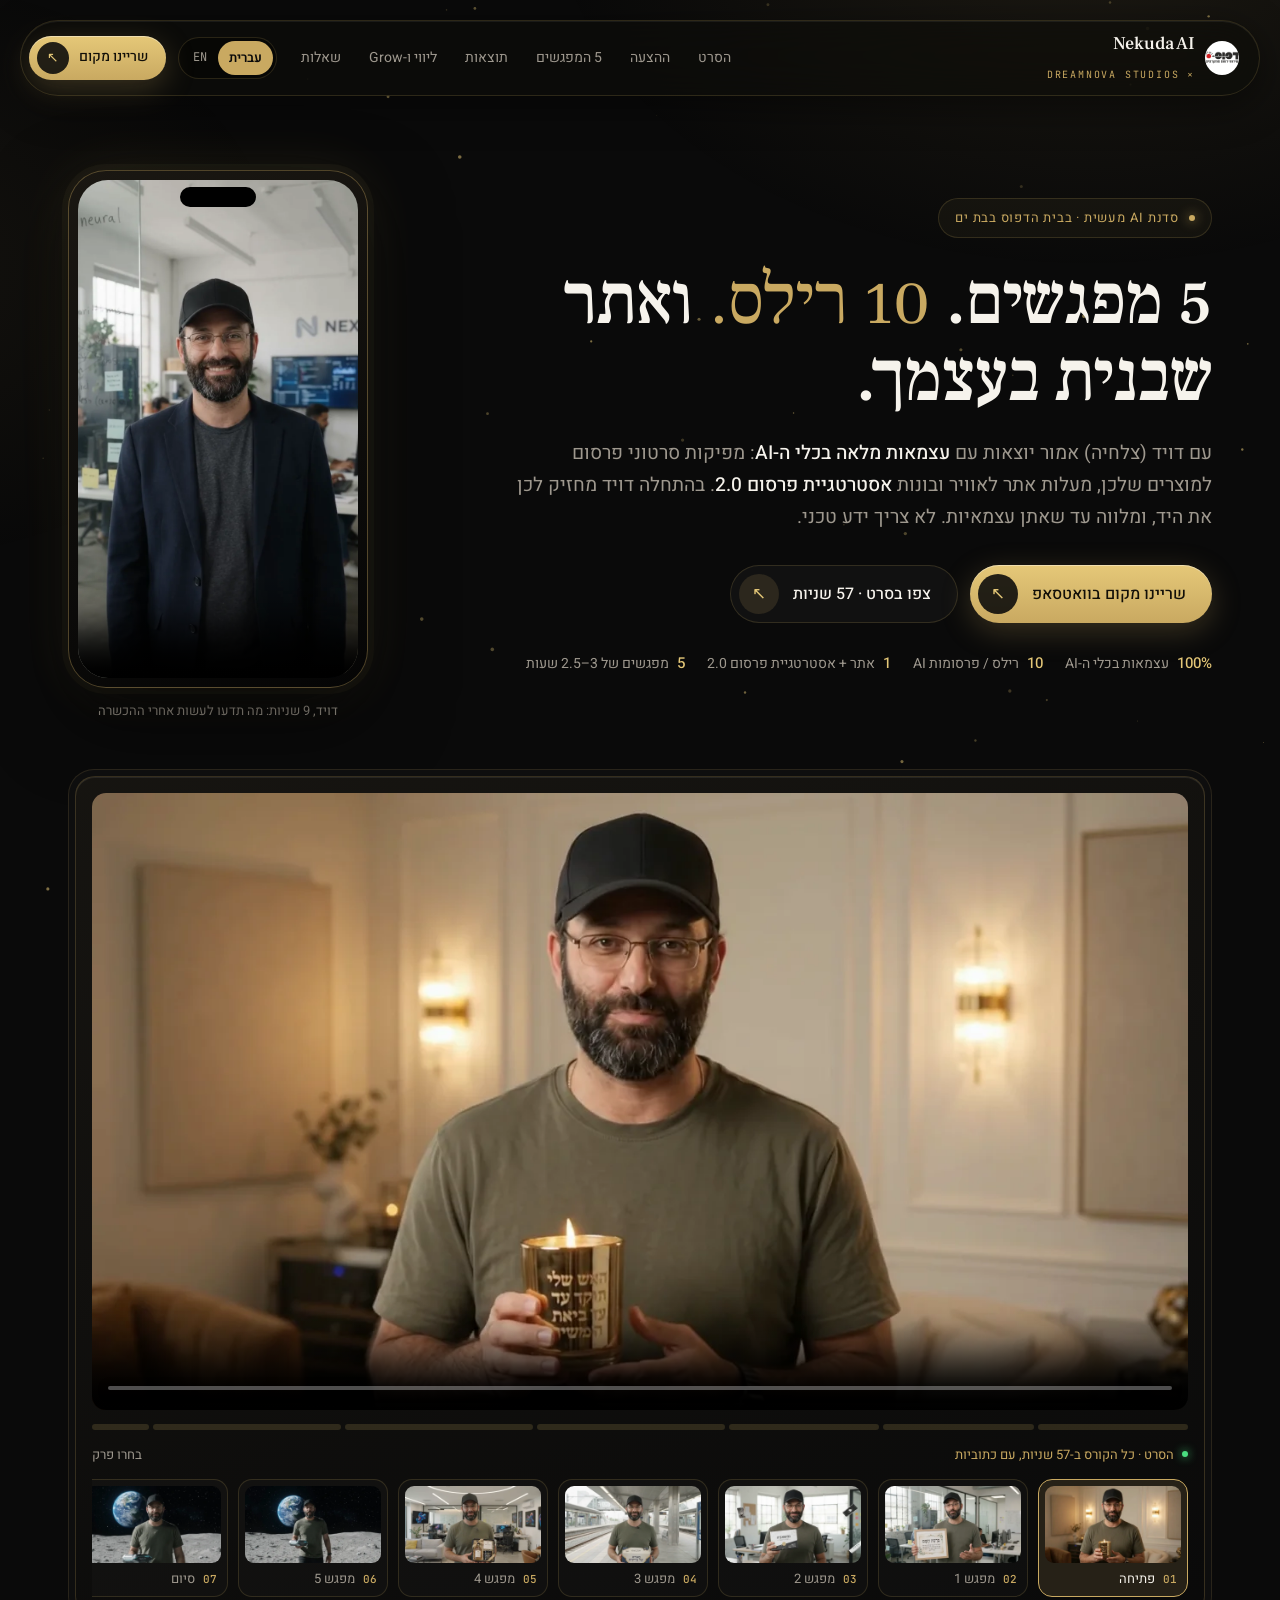
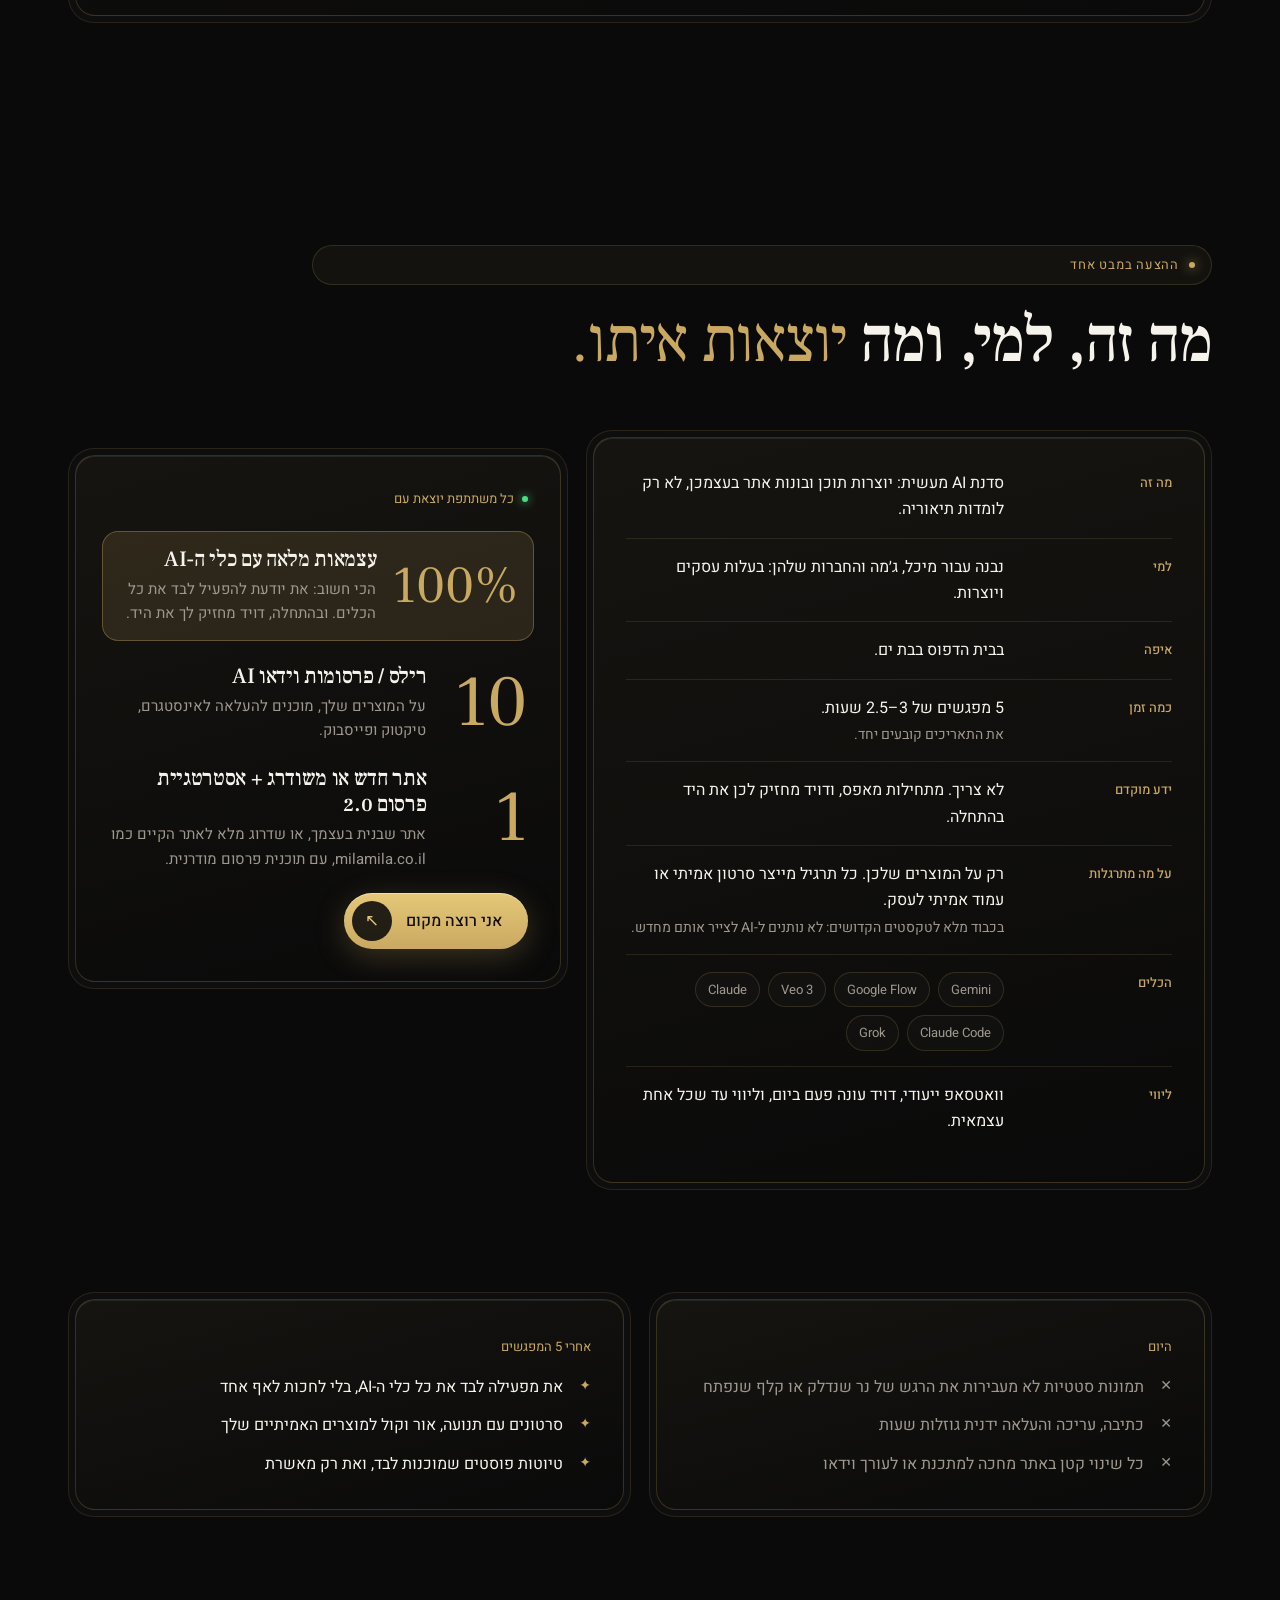
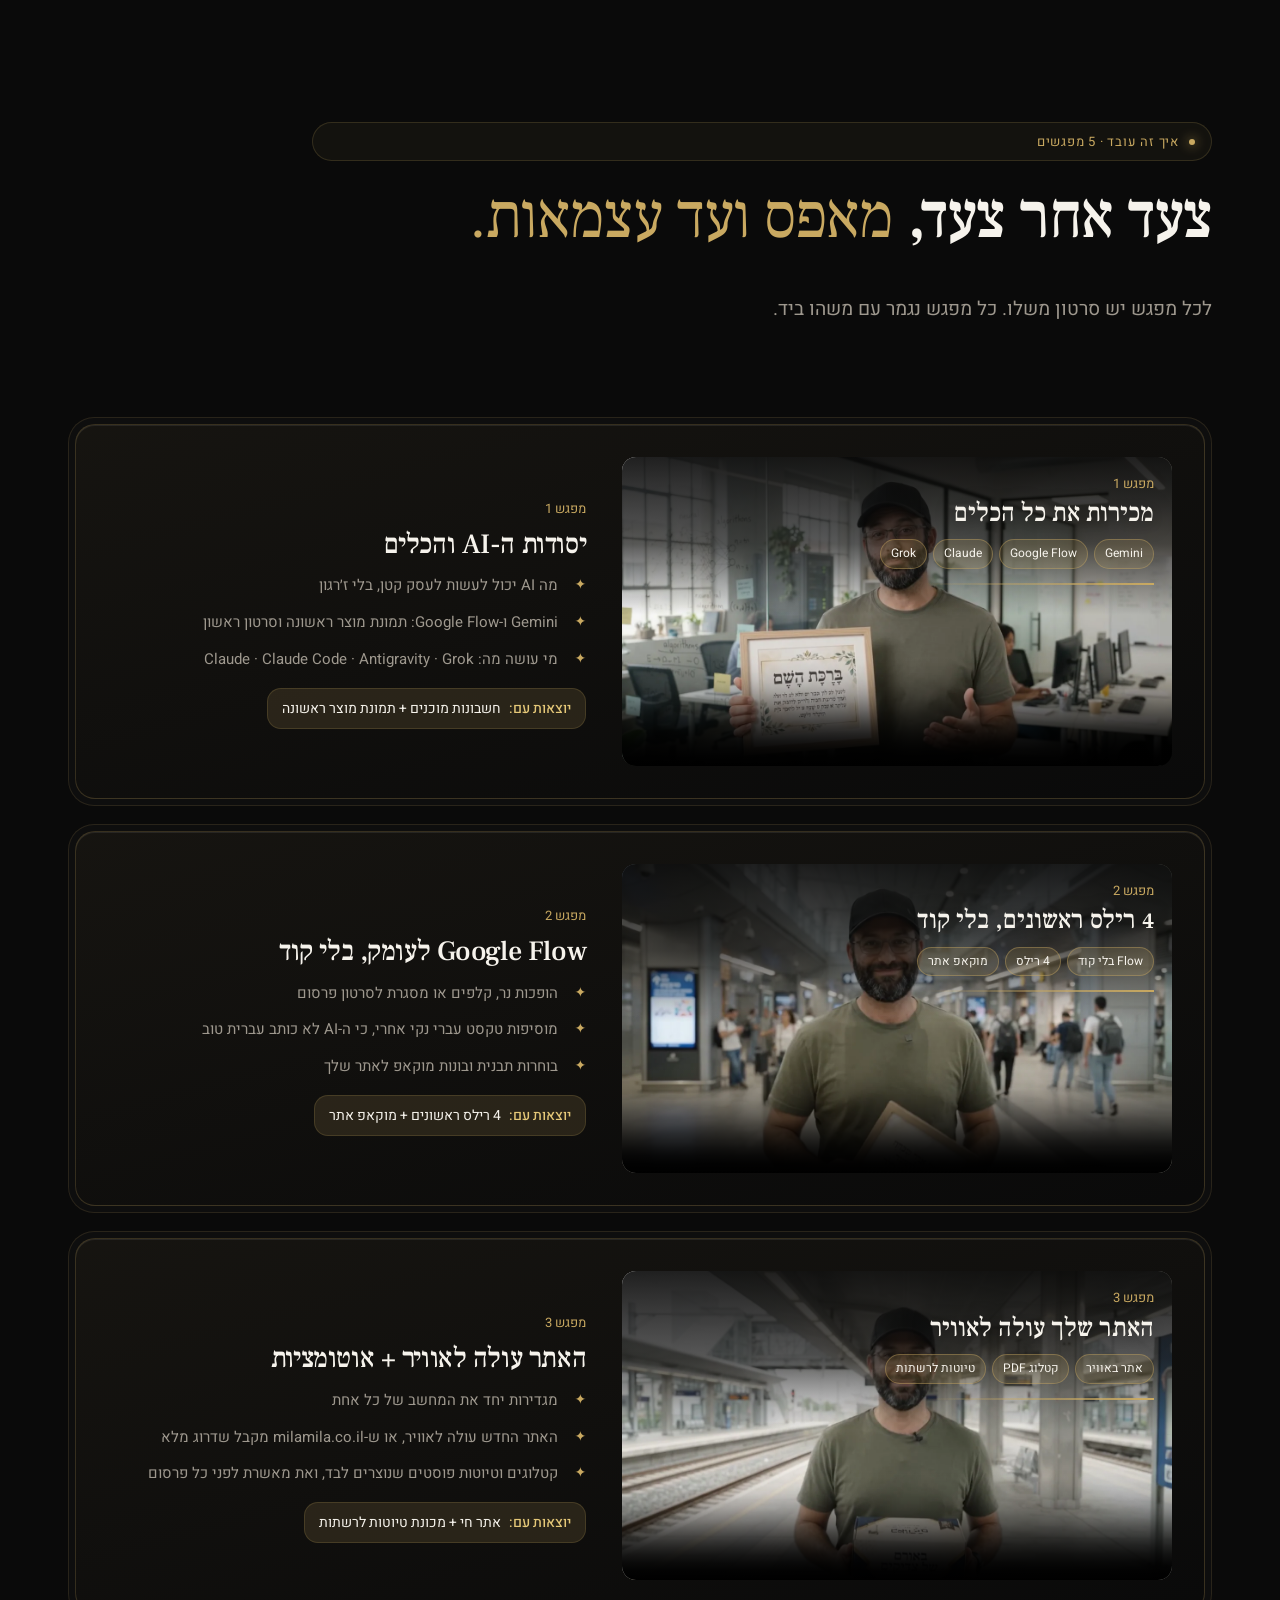
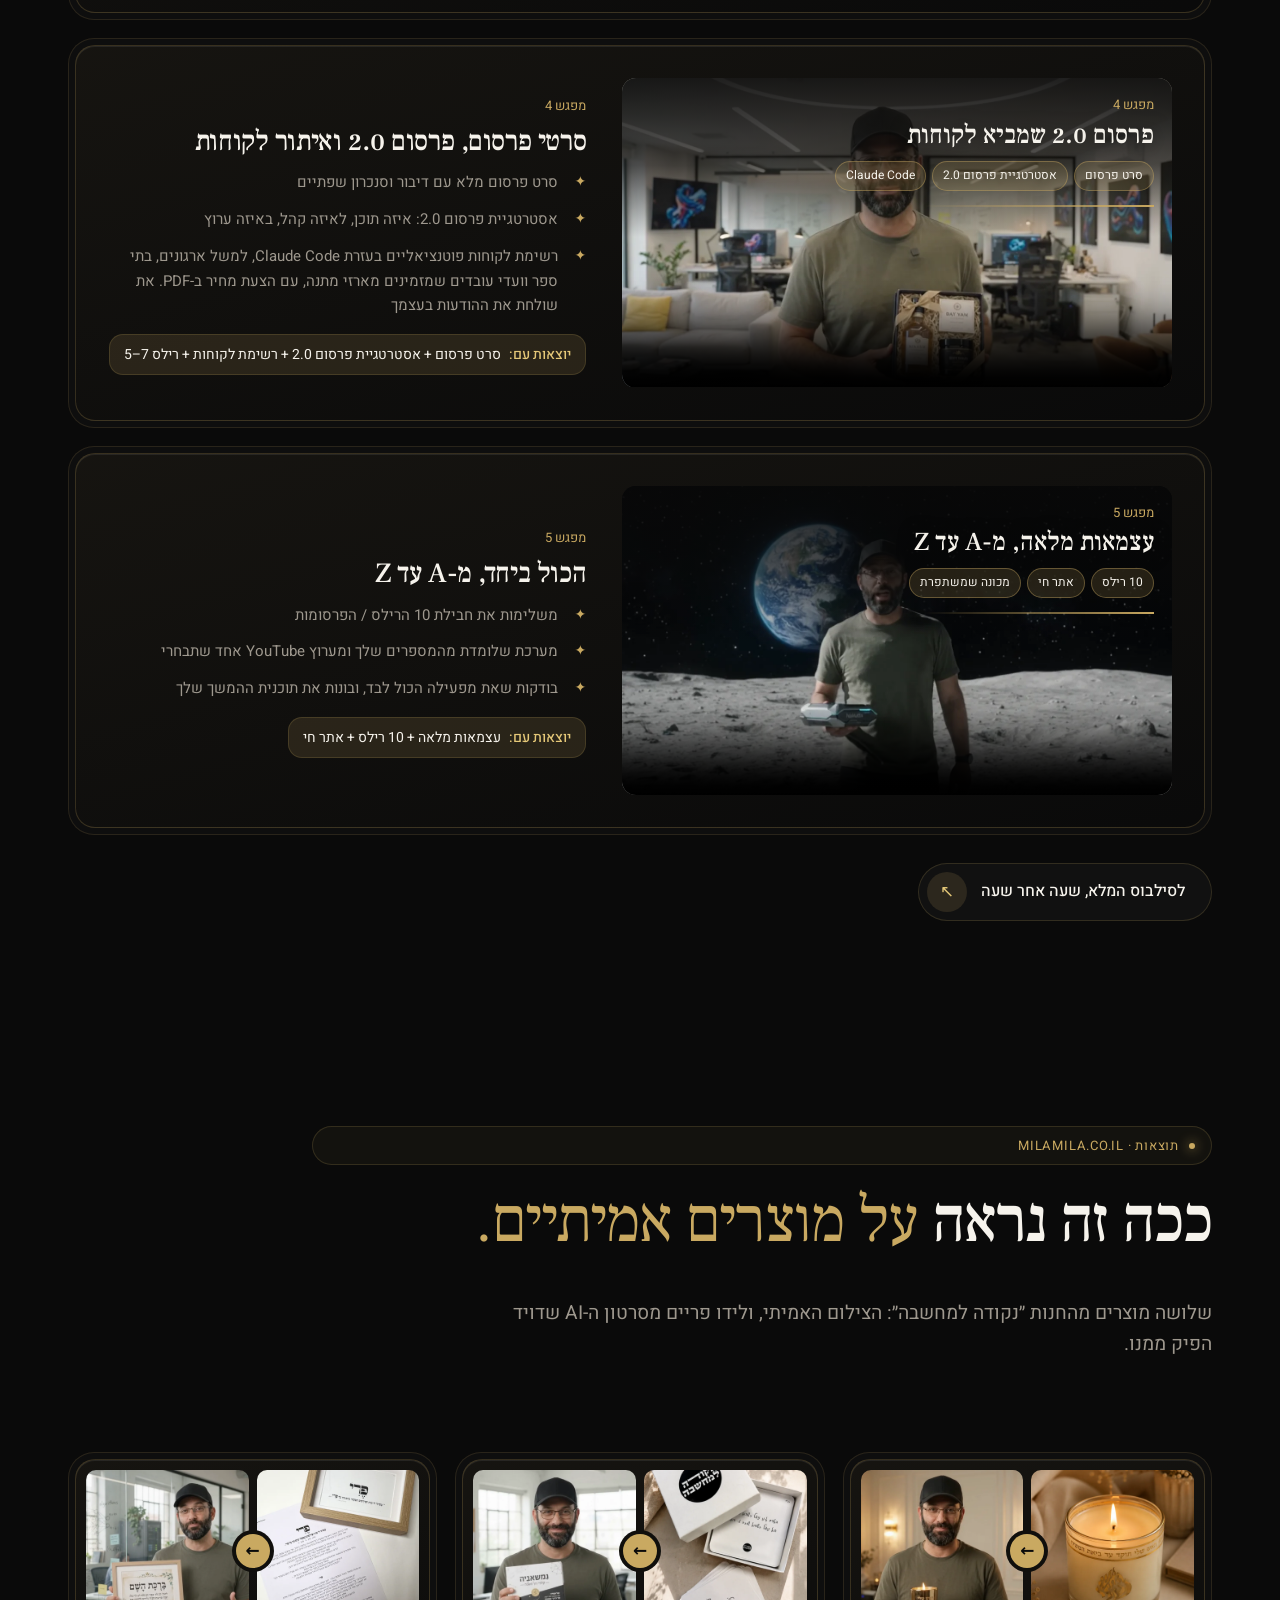
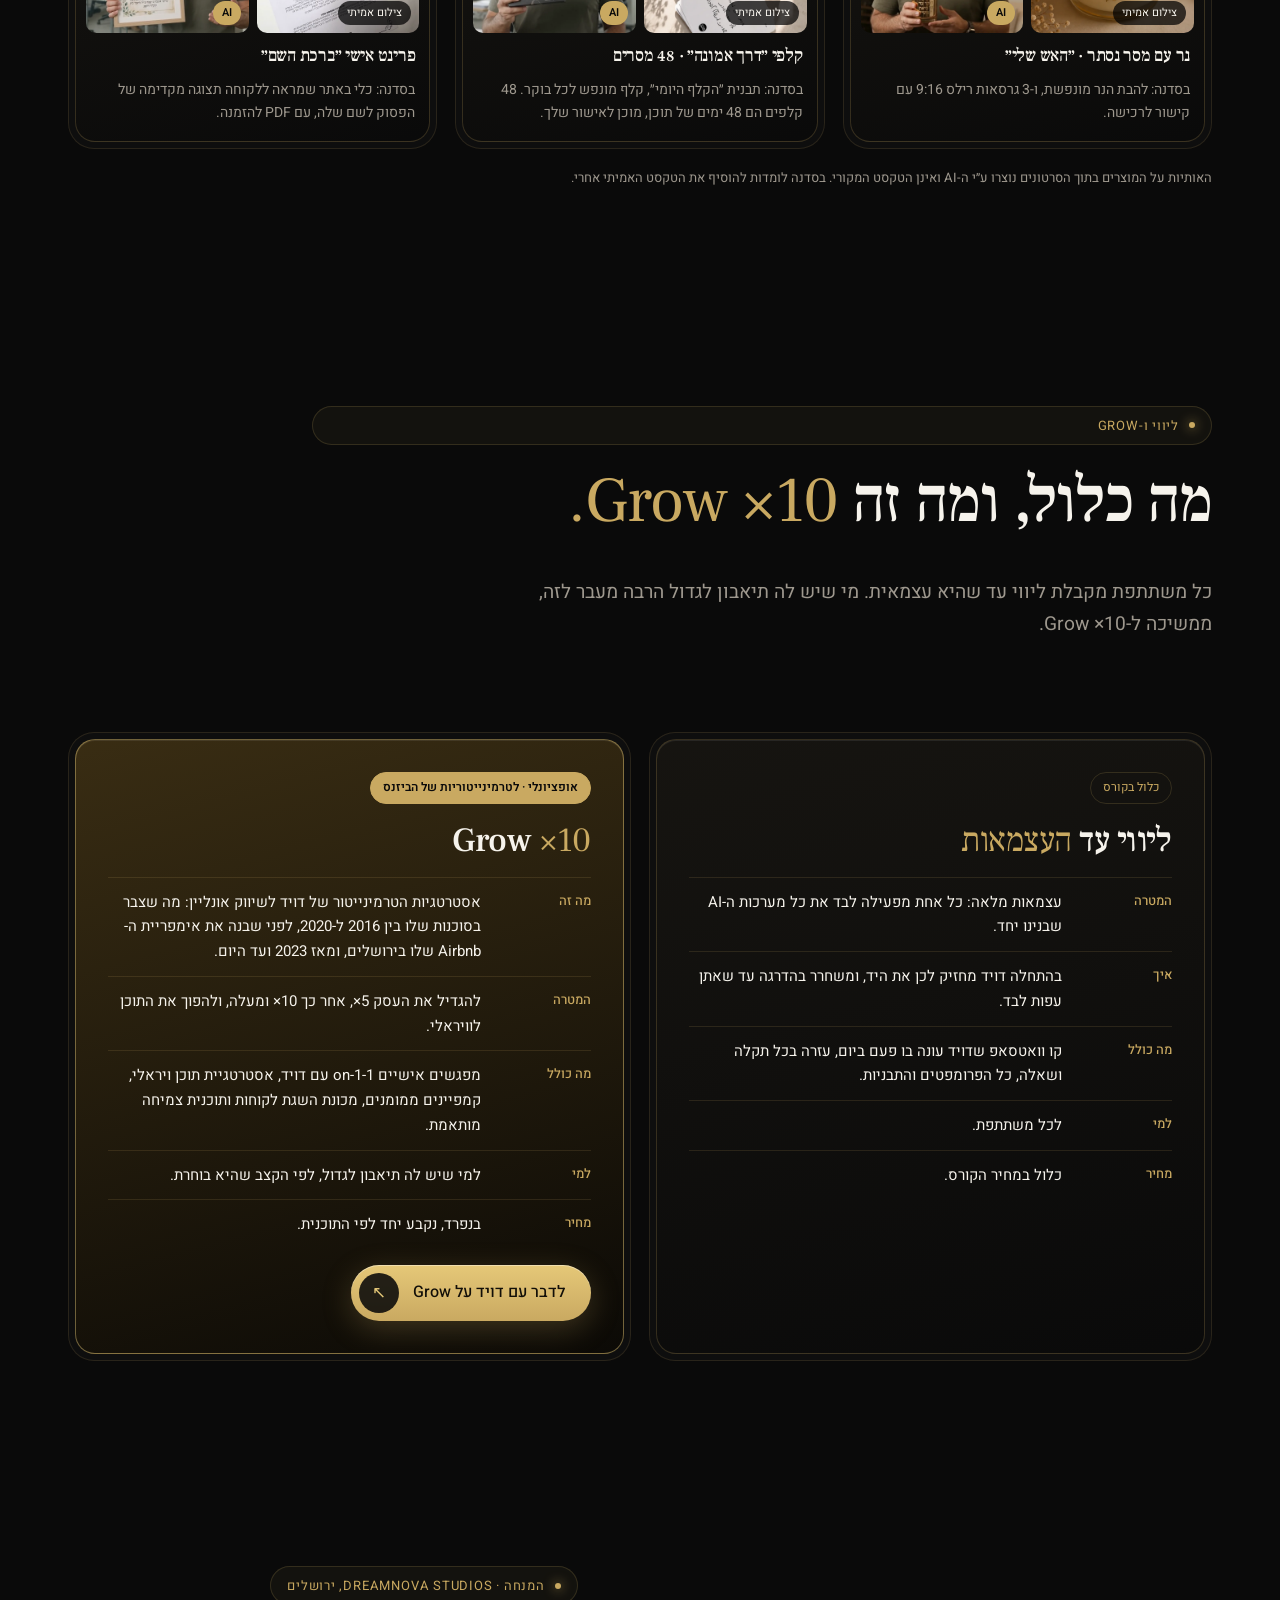
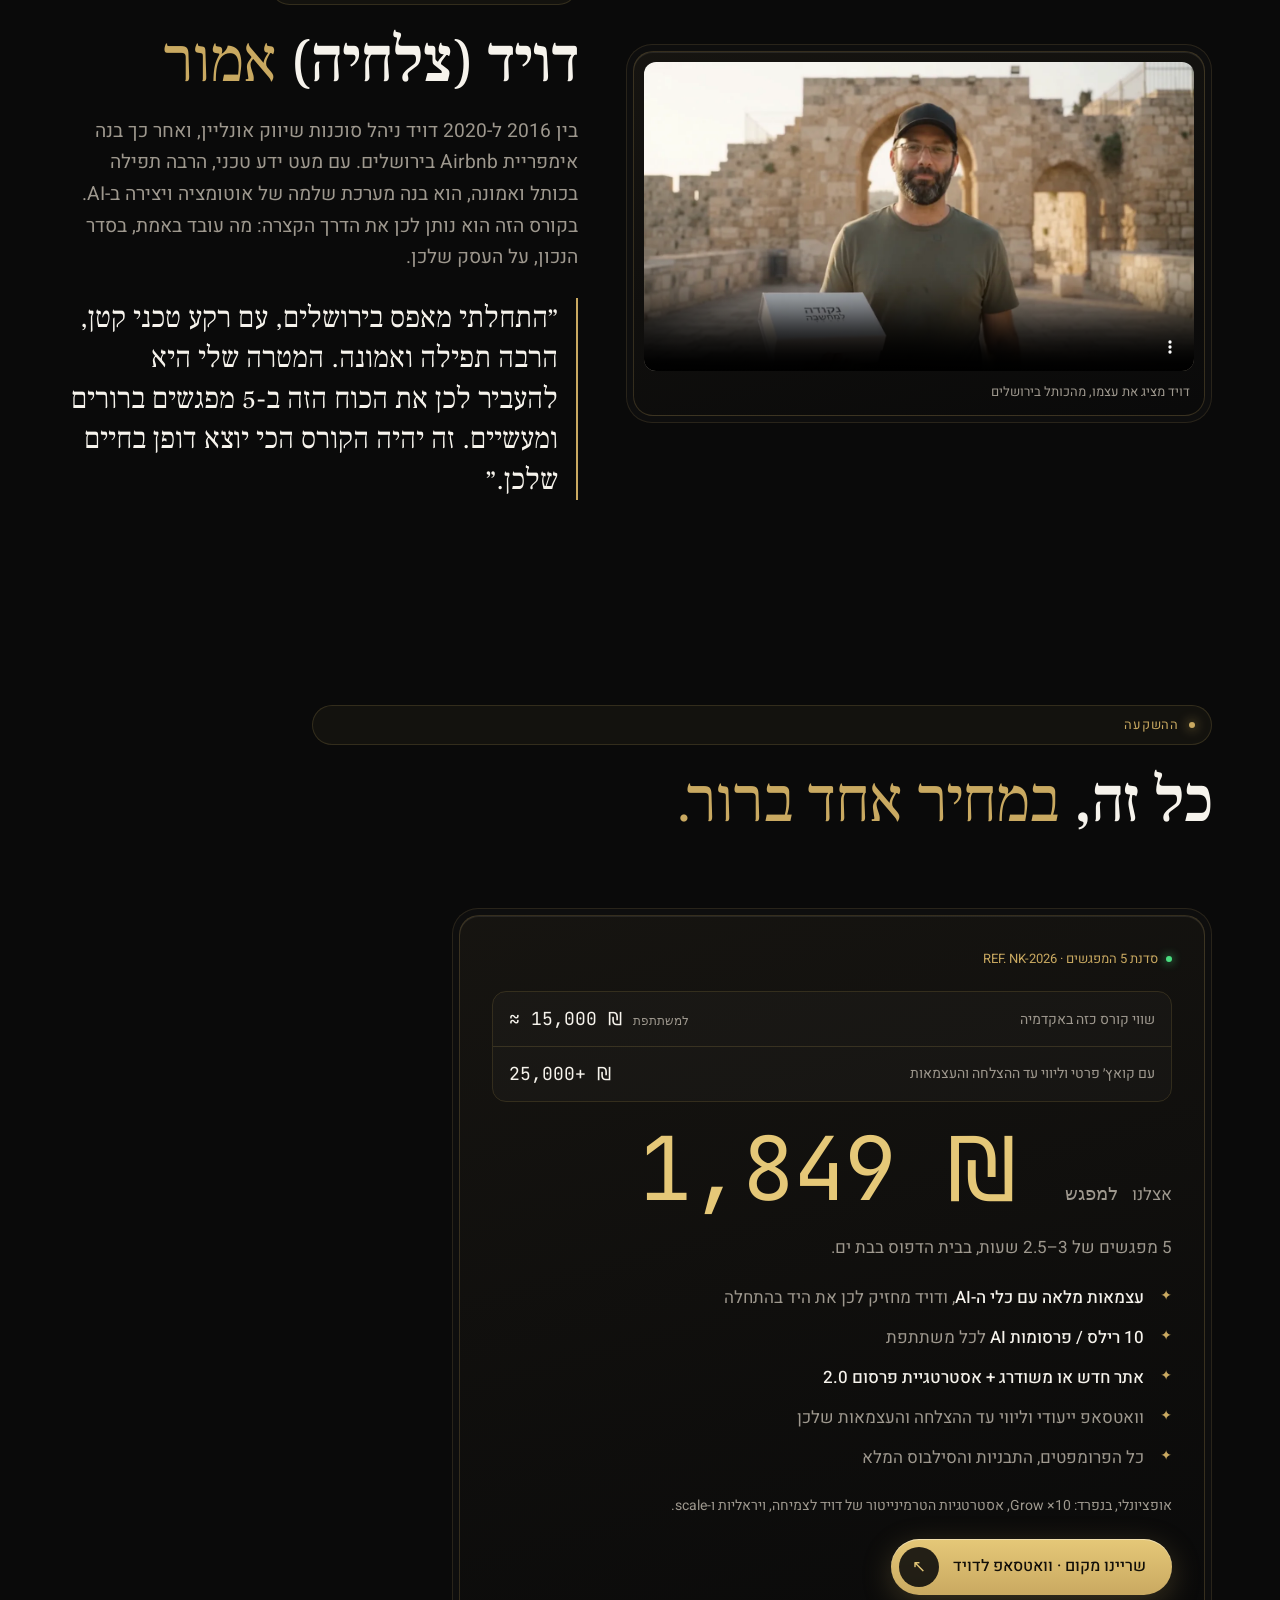
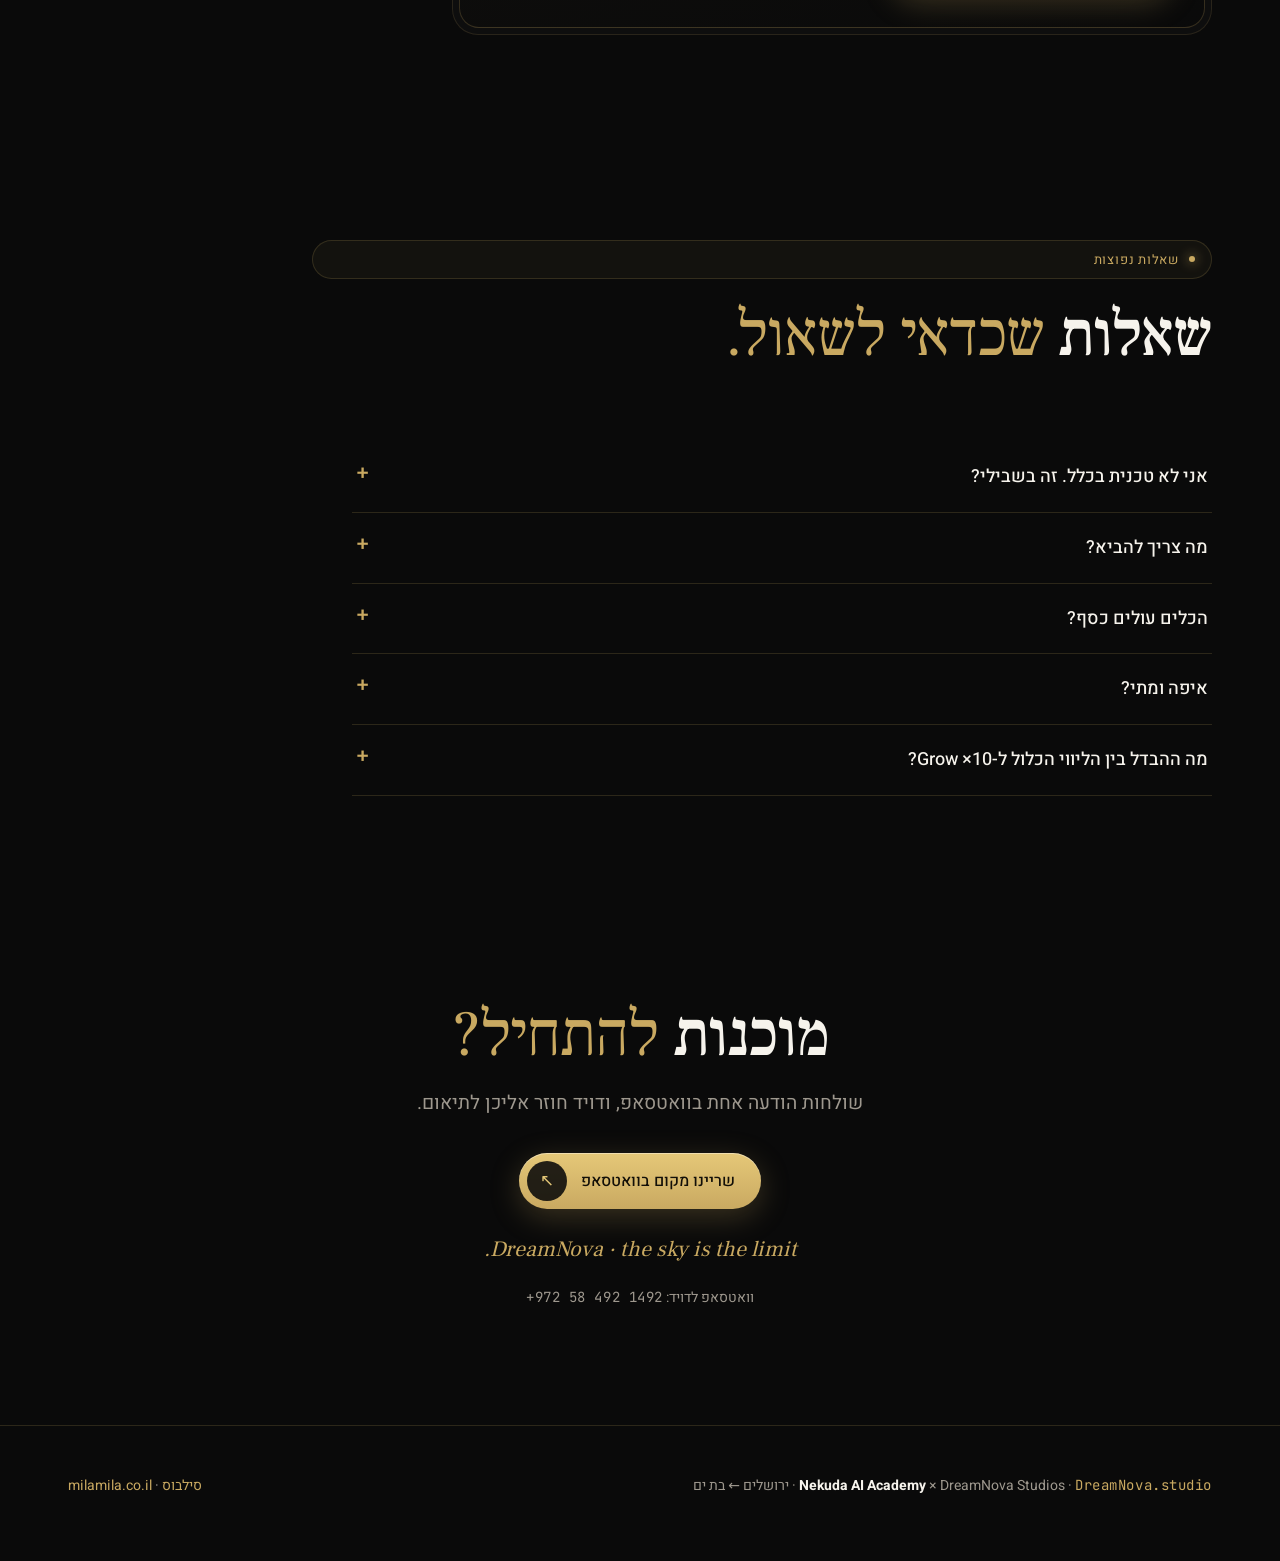
==== commit 159f2eb3: "feat: v5 — David's new clips placed by content (hero, session 2, Kotel intro) - Transcribed the 5 ne" ====
--- a/index.html
+++ b/index.html
@@ -70,7 +70,7 @@
 <main id="main">
 <!-- ============ HERO ============ -->
 <section class="hero hero-v4" id="top">
-  <div class="wrap">
+  <div class="wrap hero-split">
     <div class="intro reveal">
       <span class="eyebrow"><span data-he>סדנת AI מעשית · בבית הדפוס בבת ים</span><span data-en>Hands-on AI workshop · at the print studio in Bat Yam</span></span>
       <h1>
@@ -96,6 +96,10 @@
         <li><b>5</b><span data-he>מפגשים של <bdi>2.5–3</bdi> שעות</span><span data-en>sessions of 2.5–3 hours</span></li>
       </ul>
     </div>
+    <figure class="phone-col reveal">
+      <div class="phone"><video controls playsinline preload="none" poster="video/hd/hero.webp" src="video/hero.mp4"><track kind="subtitles" srclang="he" label="עברית" src="video/cc/hero.he.vtt" default /><track kind="subtitles" srclang="en" label="English" src="video/cc/hero.en.vtt" /></video></div>
+      <figcaption><span data-he>דויד, 9 שניות: מה תדעו לעשות אחרי ההכשרה</span><span data-en>David, 9 seconds: what you'll be able to do after the training</span></figcaption>
+    </figure>
   </div>
 </section>
 
@@ -204,7 +208,7 @@
       </div></article>
       <article class="sess bezel reveal"><div class="core">
         <div class="media">
-          <video controls playsinline preload="none" poster="video/hd/ch_3.webp" src="video/s2.mp4"></video>
+          <video controls playsinline preload="none" poster="video/hd/s2.webp" src="video/s2.mp4"><track kind="subtitles" srclang="he" label="עברית" src="video/cc/s2.he.vtt" default /><track kind="subtitles" srclang="en" label="English" src="video/cc/s2.en.vtt" /></video>
           <div class="ov" aria-hidden="true"><span class="k"><span data-he>מפגש 2</span><span data-en>SESSION 2</span></span><span class="t"><span data-he>4 רילס ראשונים, בלי קוד</span><span data-en>Your first 4 Reels, no code</span></span><span class="tags"><span style="--i:0" data-he>Flow בלי קוד</span><span style="--i:0" data-en>No-code Flow</span><span style="--i:1" data-he>4 רילס</span><span style="--i:1" data-en>4 Reels</span><span style="--i:2" data-he>מוקאפ אתר</span><span style="--i:2" data-en>Site mockup</span></span><i class="bar"></i></div>
         </div>
         <div>
@@ -352,8 +356,11 @@
 
 <!-- ============ DAVID ============ -->
 <section id="david">
-  <div class="wrap about">
-    <div class="bezel reveal"><div class="core flush"><img src="video/hd/david.webp" alt="David (Tselahya) Amor" loading="lazy" decoding="async" width="800" height="992" /></div></div>
+  <div class="wrap about has-video">
+    <div class="bezel reveal"><div class="core" style="padding:10px">
+      <video controls playsinline preload="none" poster="video/hd/kotel.webp" src="video/kotel.mp4"><track kind="subtitles" srclang="he" label="עברית" src="video/cc/kotel.he.vtt" default /><track kind="subtitles" srclang="en" label="English" src="video/cc/kotel.en.vtt" /></video>
+      <p class="vid-cap"><span data-he>דויד מציג את עצמו, מהכותל בירושלים</span><span data-en>David introduces himself, from the Kotel in Jerusalem</span></p>
+    </div></div>
     <div class="reveal">
       <span class="eyebrow"><span data-he>המנחה · DreamNova Studios, ירושלים</span><span data-en>Your instructor · DreamNova Studios, Jerusalem</span></span>
       <h2 style="margin-block:22px 18px"><span data-he>דויד (צלחיה) <em>אמור</em></span><span data-en>David (Tselahya) <em>Amor</em></span></h2>
@@ -500,6 +507,17 @@
   player.addEventListener('pause', sync);
   render();
   document.addEventListener('nk:lang', render);
+})();
+
+/* ---------- Captions follow the page language (HE default, EN) ---------- */
+(function () {
+  function sync() {
+    var L = NK.lang();
+    document.querySelectorAll('video').forEach(function (v) {
+      [].forEach.call(v.textTracks || [], function (t) { t.mode = t.language === L ? 'showing' : 'disabled'; });
+    });
+  }
+  sync(); document.addEventListener('nk:lang', sync);
 })();
 
 /* ---------- Sessions: animate the overlay when a card enters the screen; compact it while playing ---------- */
--- a/assets/nekuda.css
+++ b/assets/nekuda.css
@@ -473,3 +473,24 @@
 .sticky-cta .sticky-txt { font-size: 13px; color: var(--gold-light); white-space: nowrap; overflow: hidden; text-overflow: ellipsis; min-width: 0; }
 .sticky-cta .btn { flex: none; white-space: nowrap; }
 .take .big-num { justify-self: start; }
+
+/* hero: promise + David's vertical clip in a phone frame */
+.hero-split { display: grid; grid-template-columns: 1fr 300px; gap: clamp(28px, 5vw, 72px); align-items: center; }
+.hero-split > * { min-width: 0; }
+.phone-col { margin: 0; display: grid; gap: 12px; justify-items: center; }
+.phone {
+  position: relative; width: min(300px, 100%); padding: 9px; border-radius: 38px;
+  background: linear-gradient(160deg, #1a1712, #050505); border: 1px solid rgba(201,169,97,.38);
+  box-shadow: 0 30px 80px rgba(0,0,0,.6), 0 0 0 6px rgba(201,169,97,.05), 0 0 60px rgba(201,169,97,.12);
+}
+.phone::before { content: ""; position: absolute; top: 16px; left: 50%; transform: translateX(-50%); width: 76px; height: 20px; border-radius: 999px; background: #000; z-index: 2; pointer-events: none; }
+.phone video { display: block; width: 100%; aspect-ratio: 9 / 16; object-fit: cover; border-radius: 30px; background: #000; }
+.phone-col figcaption { font-size: 13px; color: var(--text-muted); text-align: center; max-width: 280px; }
+@media (max-width: 900px) { .hero-split { grid-template-columns: 1fr; } .phone { width: min(260px, 72vw); } }
+
+/* David section with his intro video */
+.about.has-video { grid-template-columns: 1.15fr 1fr; }
+.about.has-video video { width: 100%; aspect-ratio: 16 / 9; border-radius: 12px; background: #000; display: block; }
+.vid-cap { margin: 10px 4px 2px; font-size: 13px; color: var(--text-muted); }
+@media (max-width: 860px) { .about.has-video { grid-template-columns: 1fr; } }
+video::cue { font-family: var(--f-body); font-size: 0.95em; background: rgba(0,0,0,.72); color: #fff; }
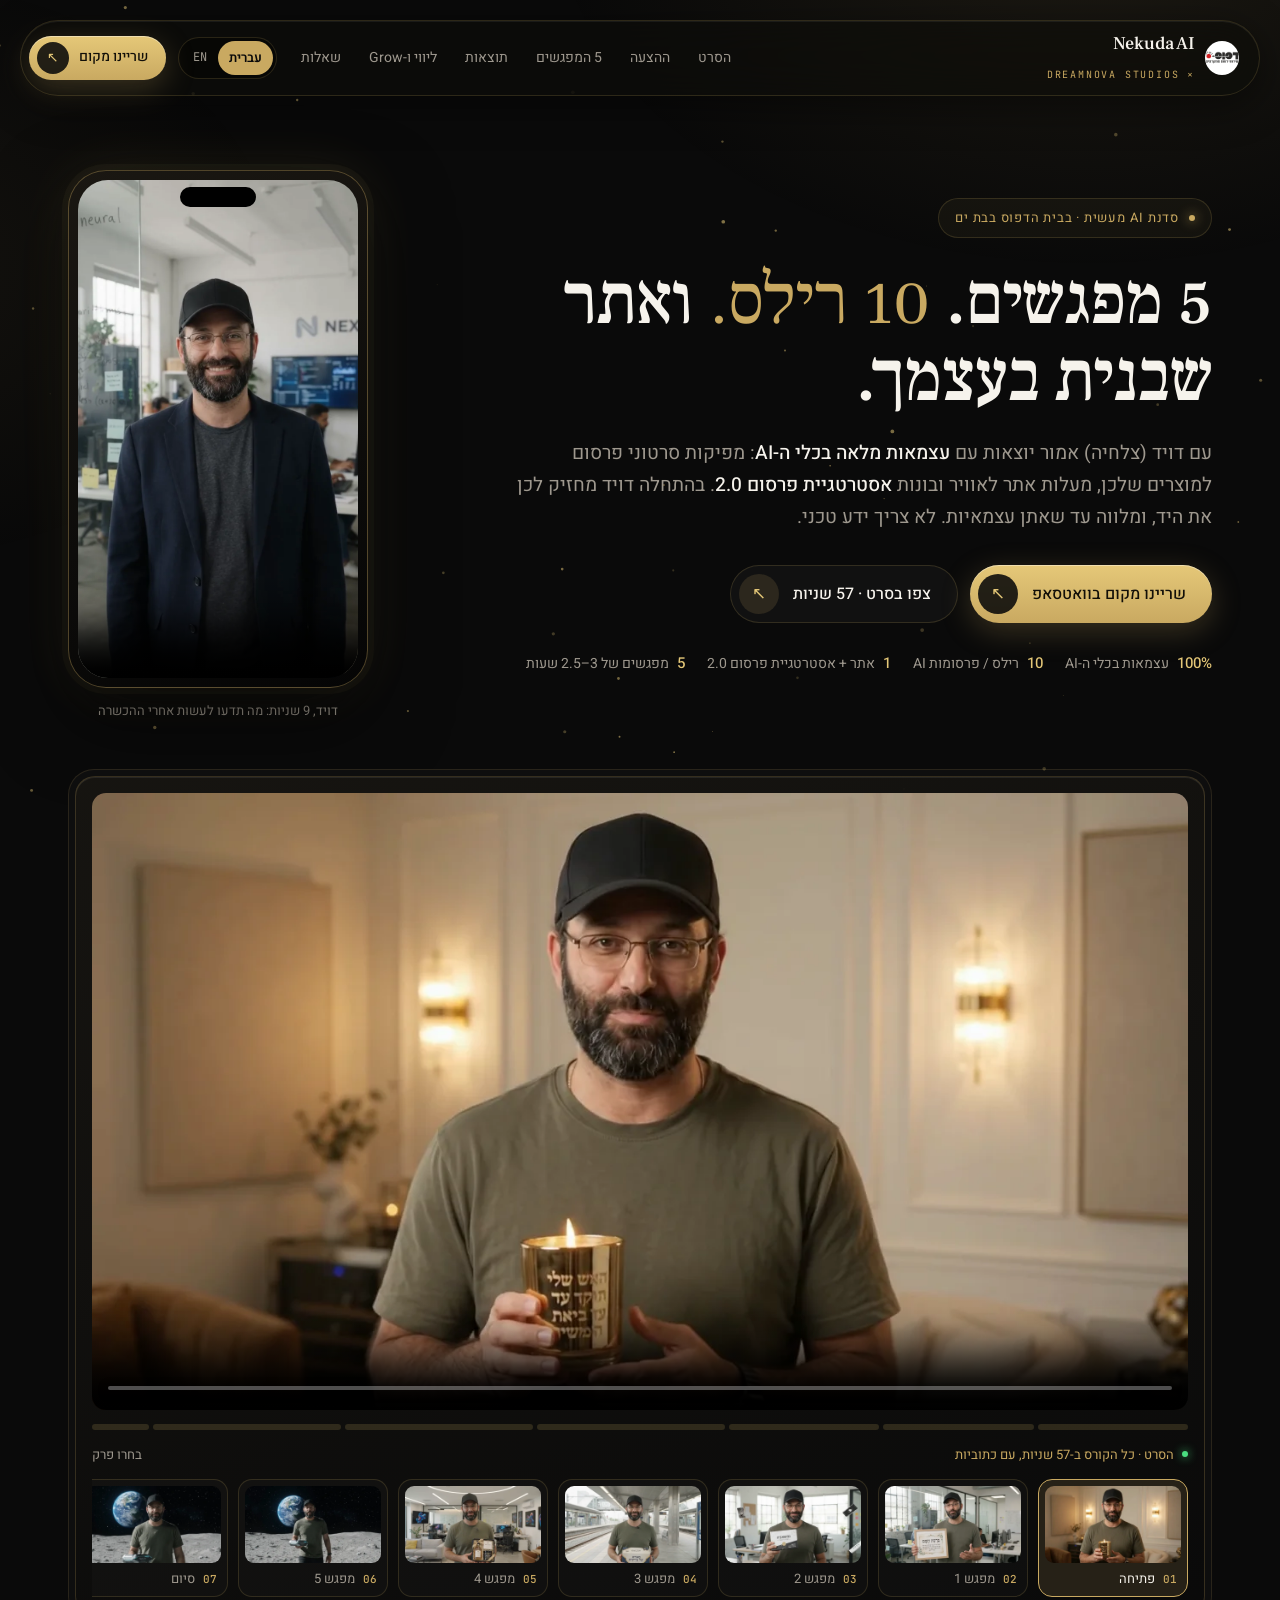
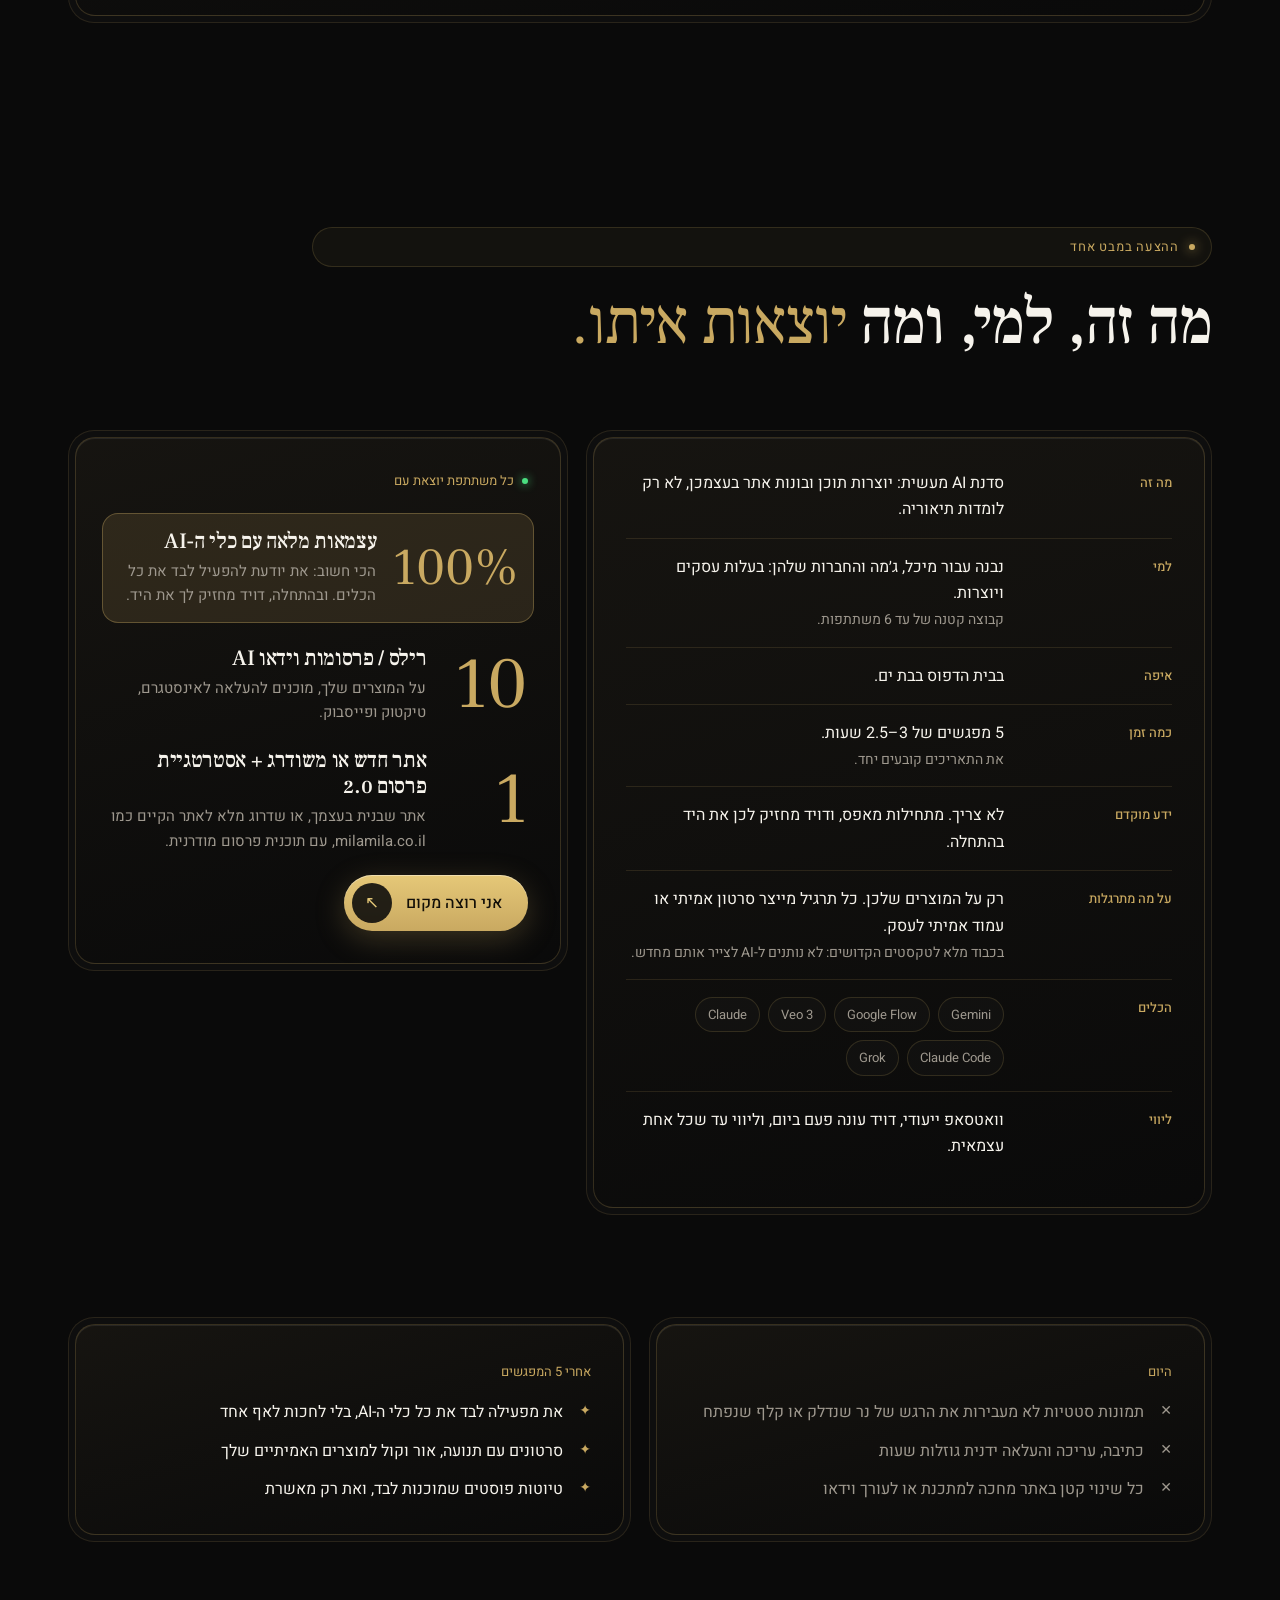
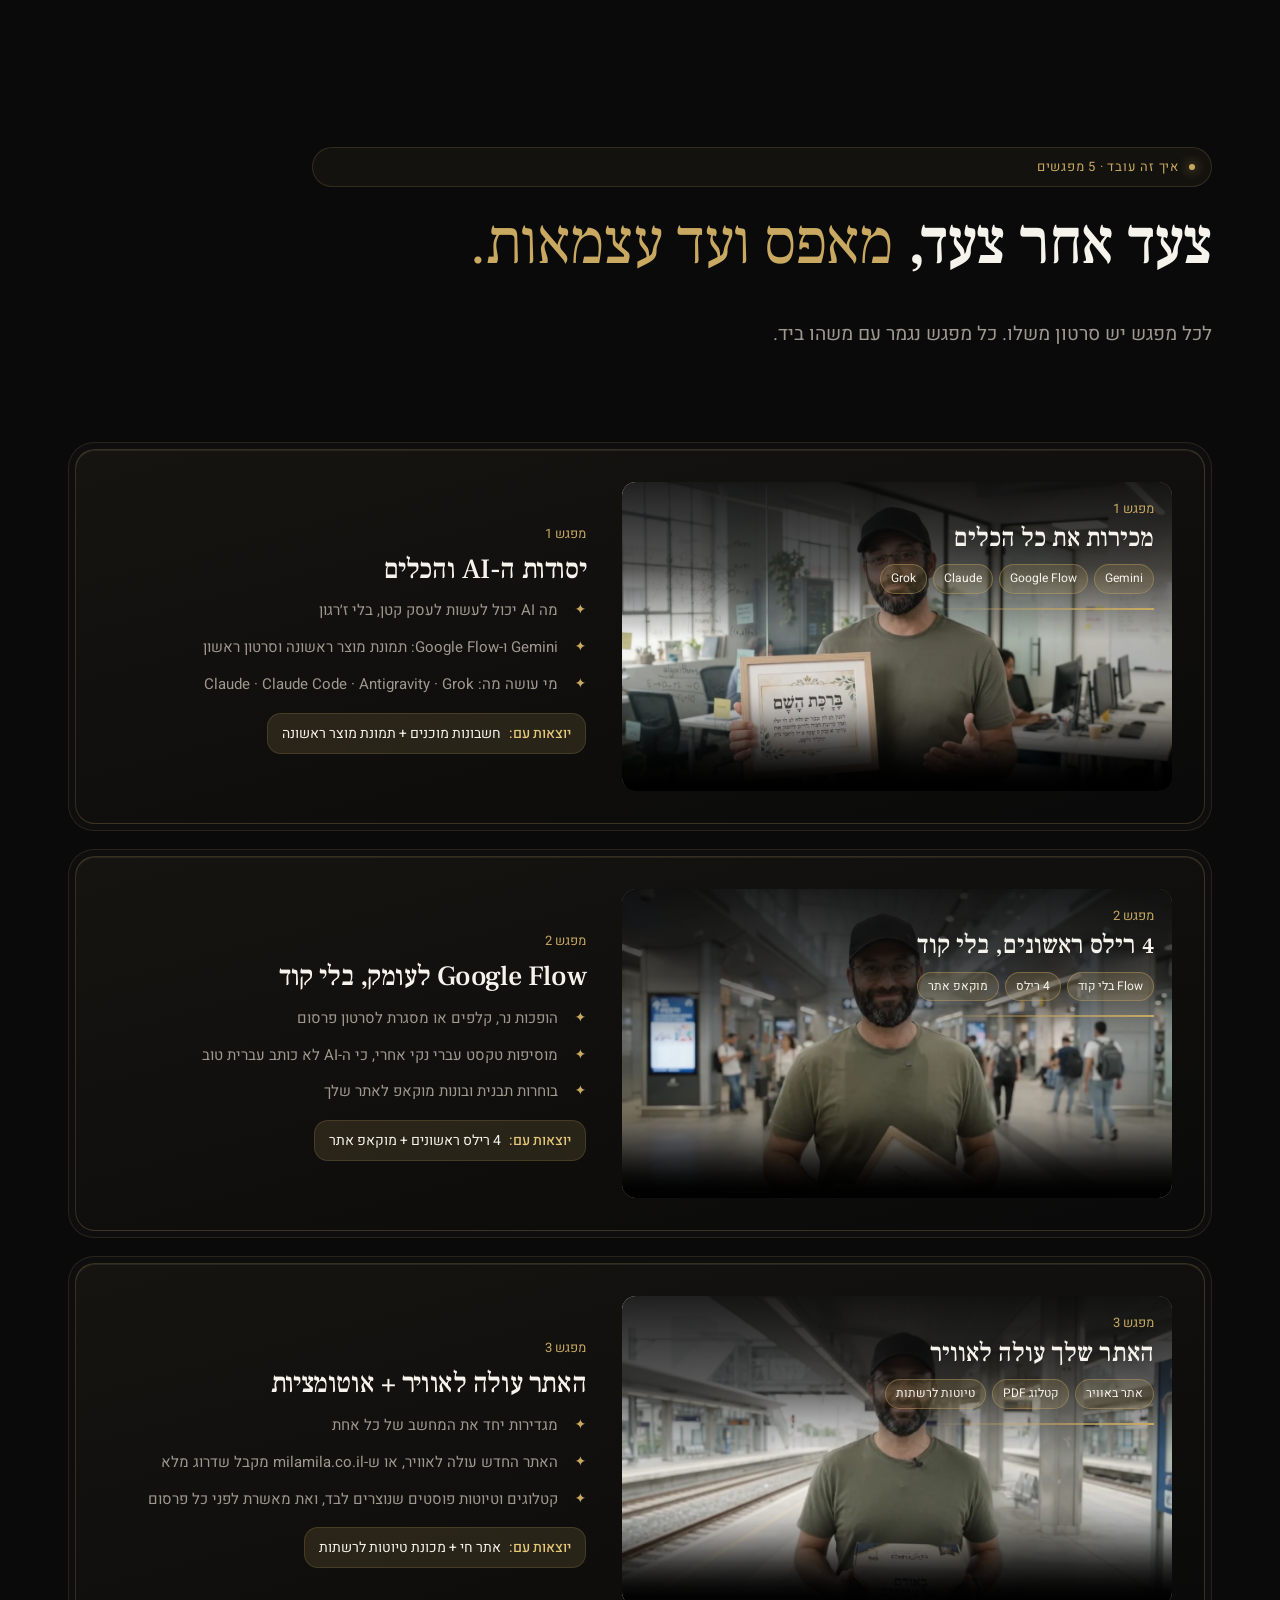
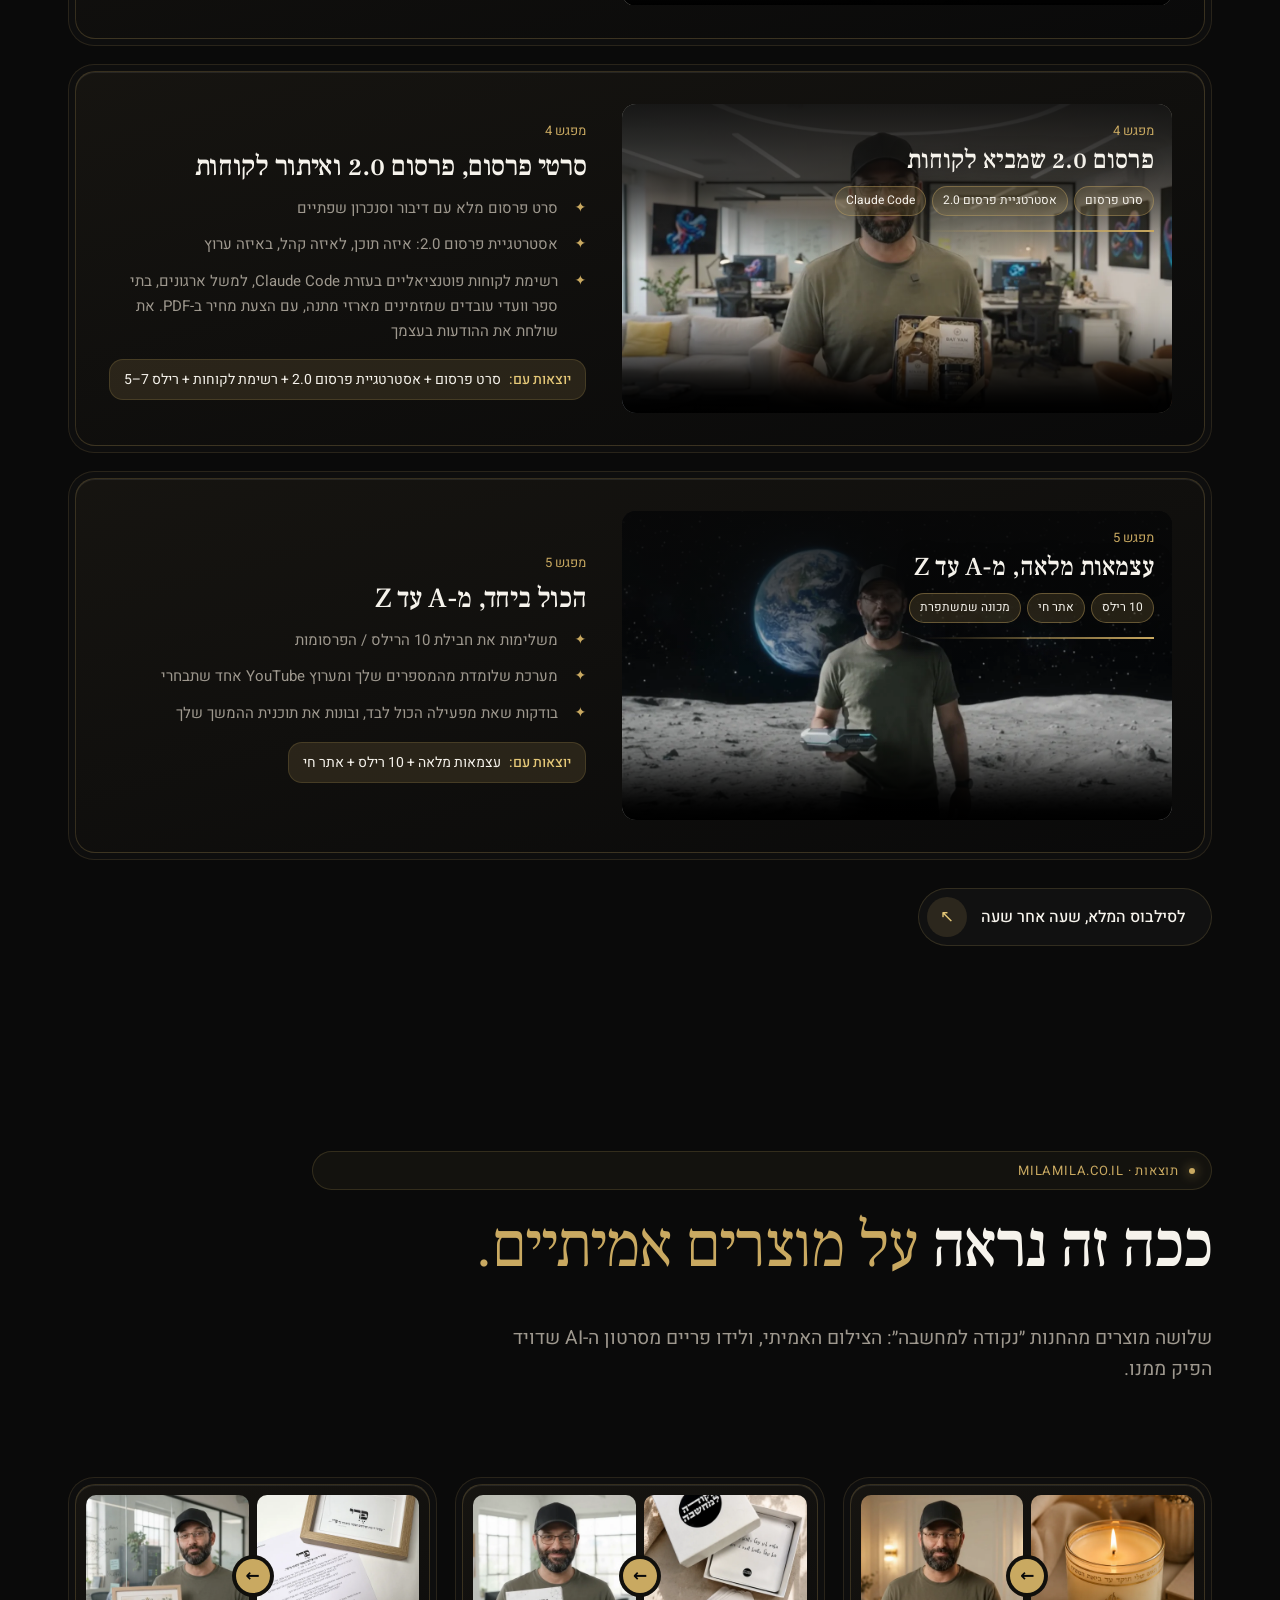
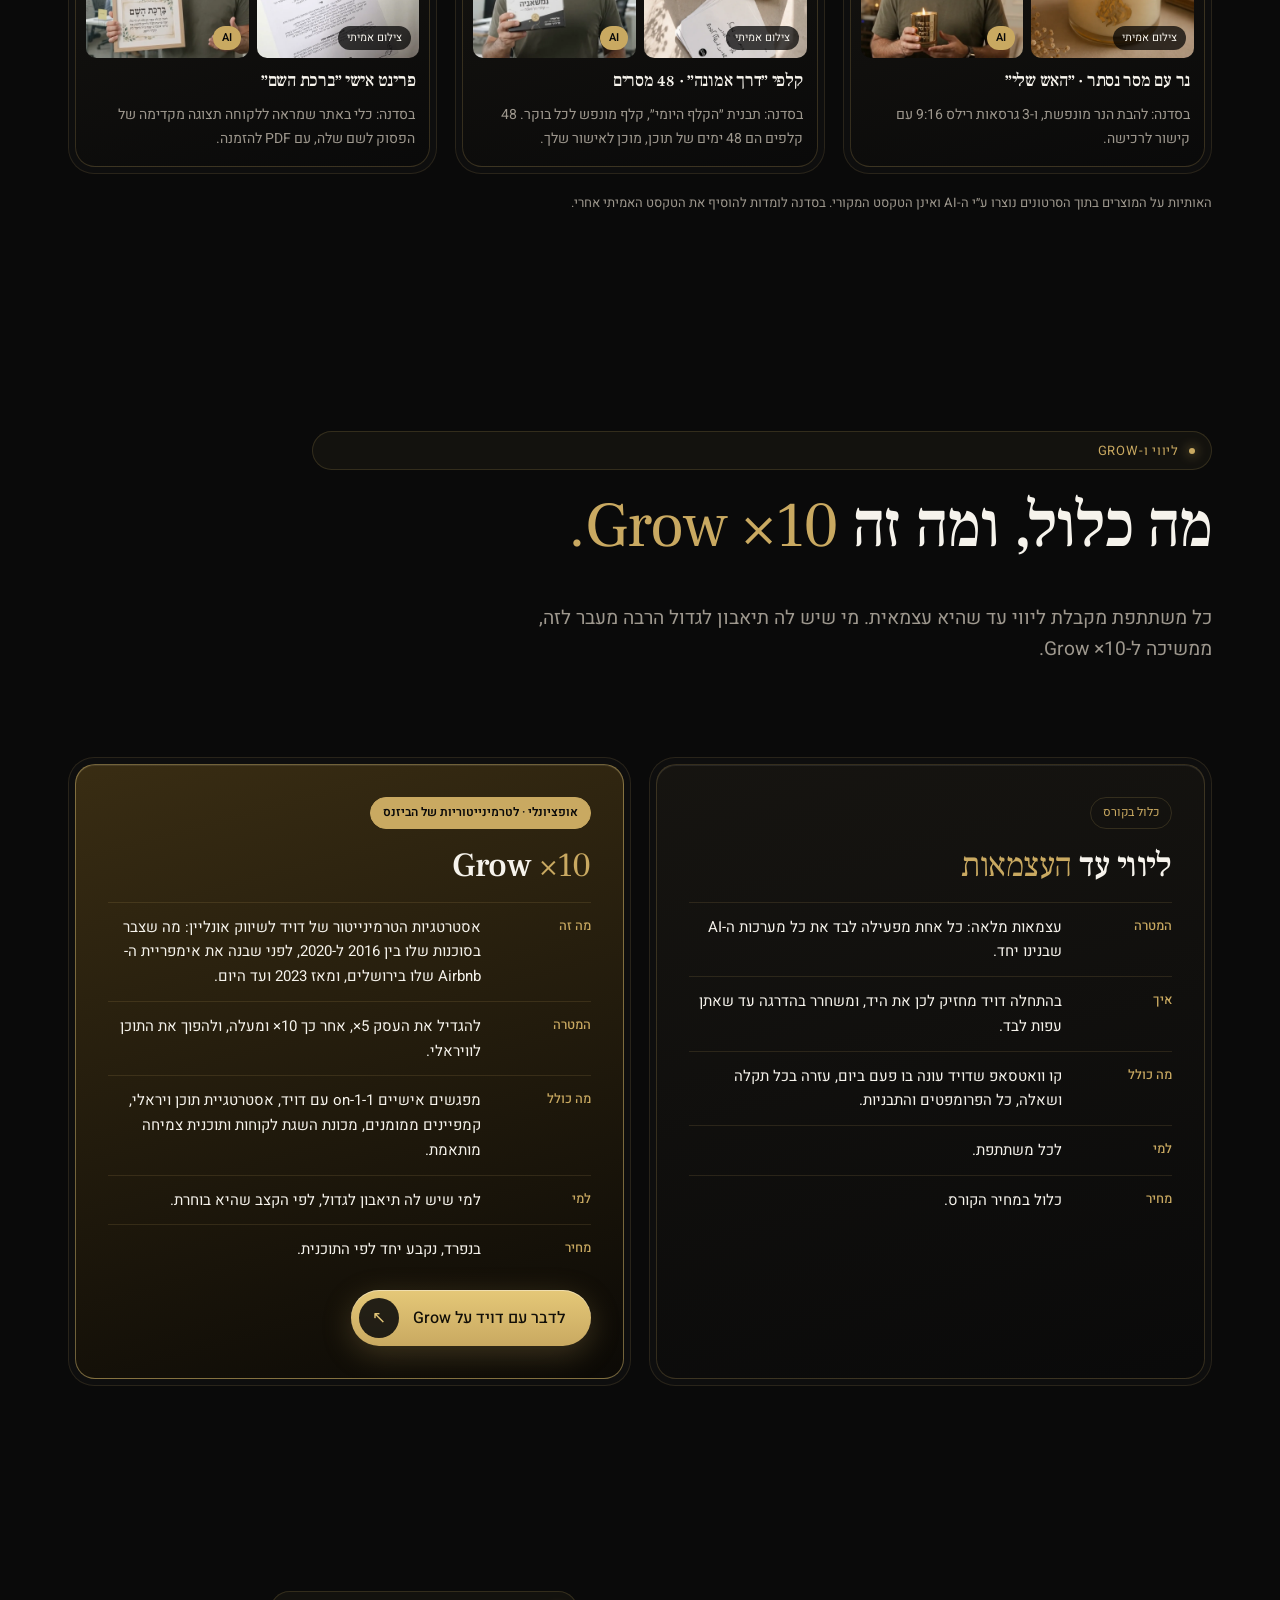
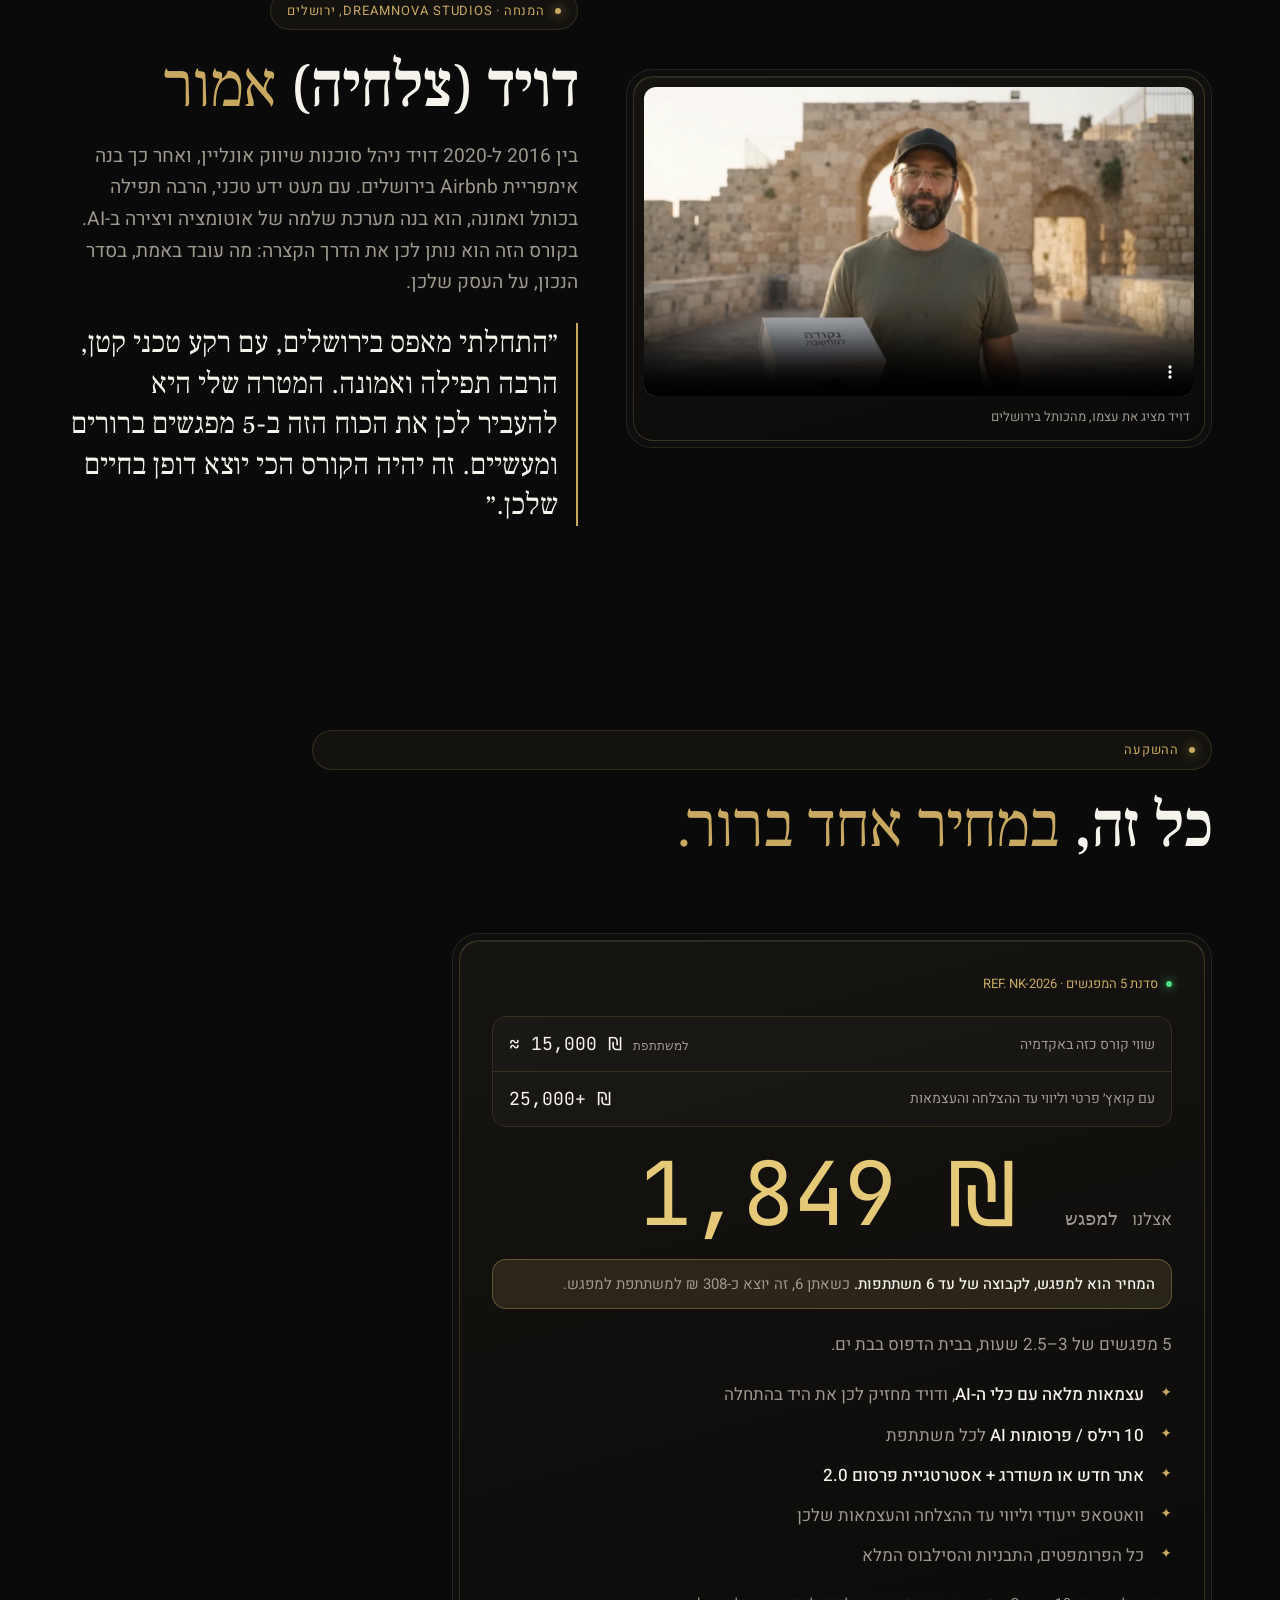
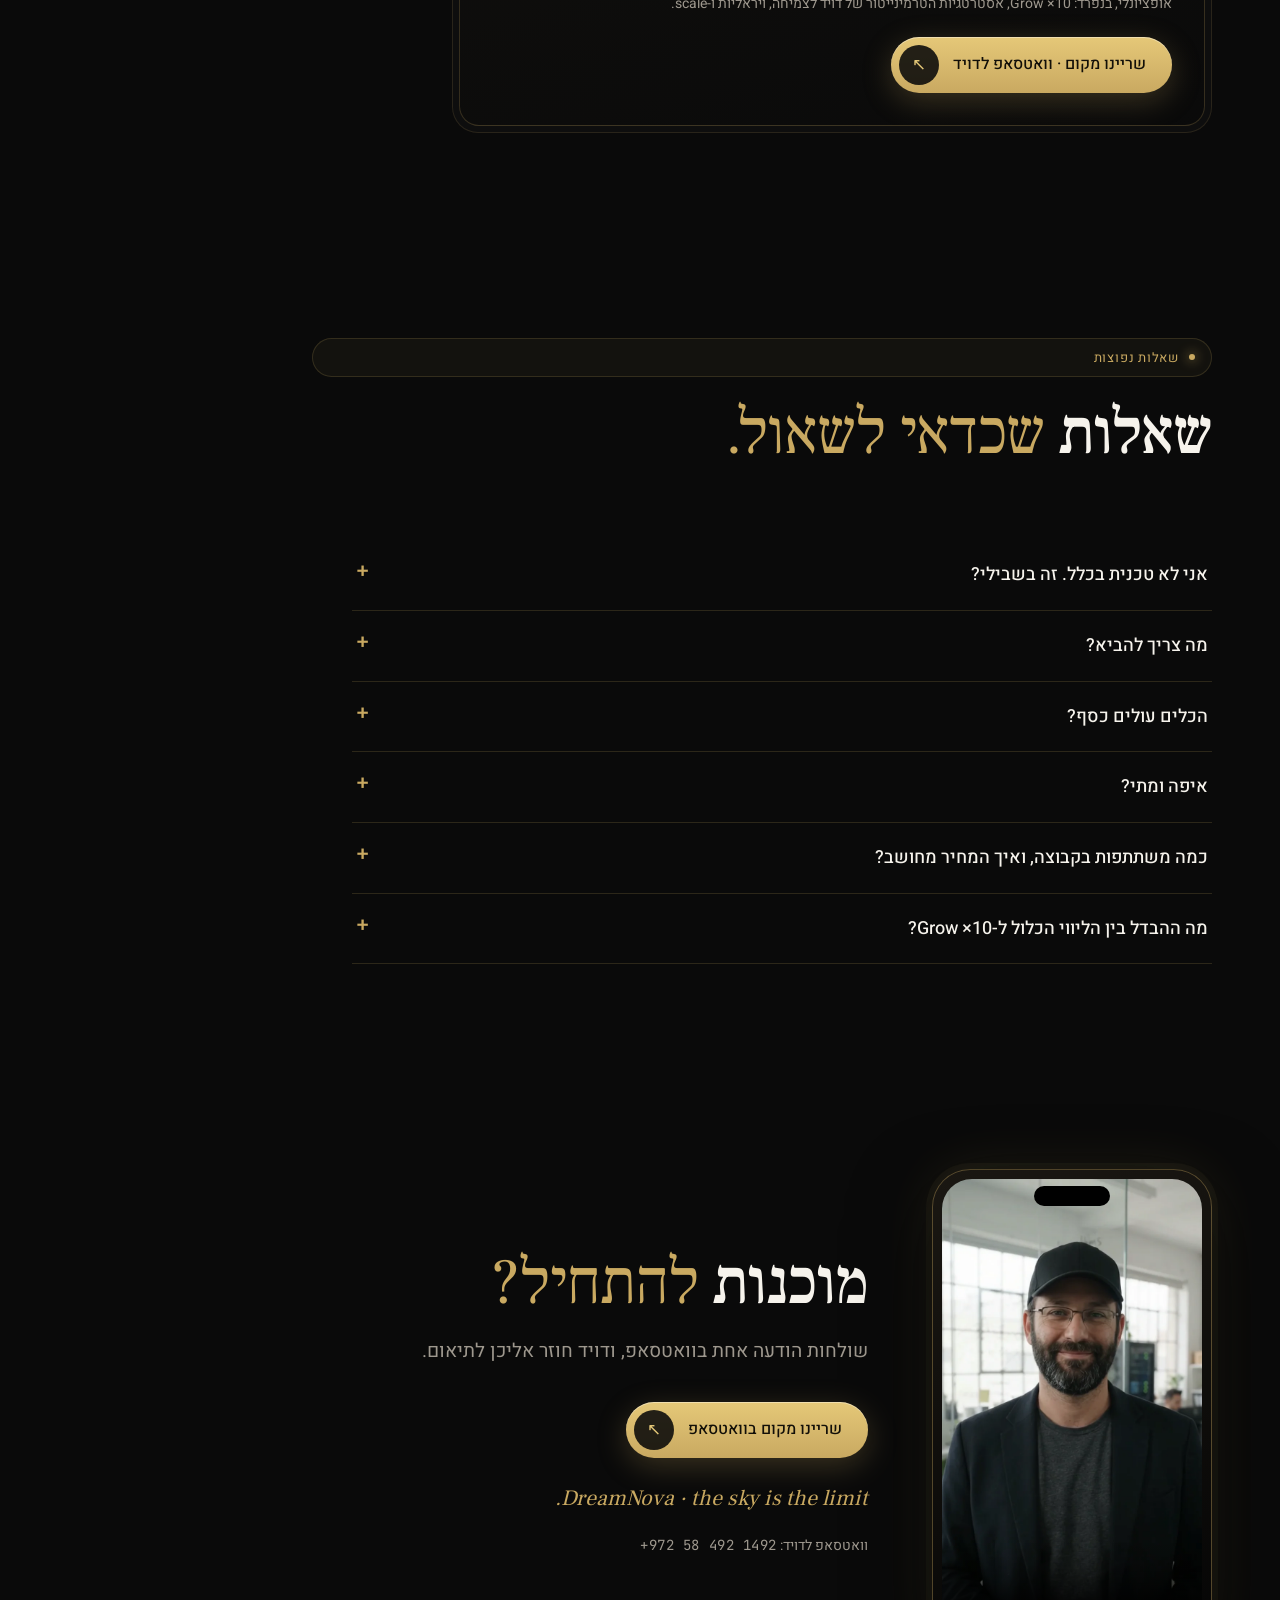
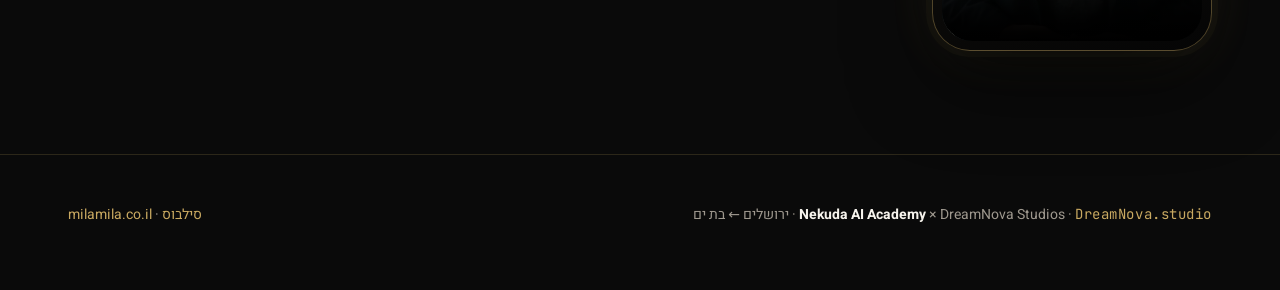
==== commit bb996709: "feat: price per session for a group of up to 6; closing clip at final CTA Co-Authored-By: Claude Opu" ====
--- a/index.html
+++ b/index.html
@@ -37,7 +37,7 @@
   "inLanguage": ["he", "en"],
   "provider": { "@type": "Organization", "name": "DreamNova Studios", "founder": { "@type": "Person", "name": "David (Tselahya) Amor" } },
   "hasCourseInstance": { "@type": "CourseInstance", "courseMode": "onsite", "location": { "@type": "Place", "name": "Bat Yam, Israel" } },
-  "offers": { "@type": "Offer", "price": "1849", "priceCurrency": "ILS", "description": "Per session" }
+  "offers": { "@type": "Offer", "price": "1849", "priceCurrency": "ILS", "description": "Per session, for a group of up to 6 participants" }
 }
 </script>
 </head>
@@ -131,7 +131,7 @@
           <div><dt><span data-he>מה זה</span><span data-en>What</span></dt>
             <dd><span data-he>סדנת AI מעשית: יוצרות תוכן ובונות אתר בעצמכן, לא רק לומדות תיאוריה.</span><span data-en>A hands-on AI workshop: you create content and build a site yourselves, not just learn theory.</span></dd></div>
           <div><dt><span data-he>למי</span><span data-en>For whom</span></dt>
-            <dd><span data-he>נבנה עבור מיכל, ג׳מה והחברות שלהן: בעלות עסקים ויוצרות.</span><span data-en>Built for Michal, Gemma and their friends: business owners and makers.</span></dd></div>
+            <dd><span data-he>נבנה עבור מיכל, ג׳מה והחברות שלהן: בעלות עסקים ויוצרות.</span><span data-en>Built for Michal, Gemma and their friends: business owners and makers.</span><small><span data-he>קבוצה קטנה של עד 6 משתתפות.</span><span data-en>A small group of up to 6 participants.</span></small></dd></div>
           <div><dt><span data-he>איפה</span><span data-en>Where</span></dt>
             <dd><span data-he>בבית הדפוס בבת ים.</span><span data-en>At the print studio in Bat Yam.</span></dd></div>
           <div><dt><span data-he>כמה זמן</span><span data-en>How long</span></dt>
@@ -384,6 +384,7 @@
         <div><dt><span data-he>עם קואץ׳ פרטי וליווי עד ההצלחה והעצמאות</span><span data-en>With a private coach and support until success and independence</span></dt><dd dir="ltr">25,000+ ₪</dd></div>
       </dl>
       <div class="price-row"><span class="muted"><span data-he>אצלנו</span><span data-en>With us</span></span><div class="price">1,849 ₪ <small><span data-he>למפגש</span><span data-en>/ session</span></small></div></div>
+      <p class="group-note"><span data-he><strong>המחיר הוא למפגש, לקבוצה של עד 6 משתתפות.</strong> כשאתן 6, זה יוצא כ-308 ₪ למשתתפת למפגש.</span><span data-en><strong>The price is per session, for a group of up to 6 participants.</strong> With 6 of you, that's about 308 ₪ per participant per session.</span></p>
       <p class="muted" style="margin:0"><span data-he>5 מפגשים של <bdi>2.5–3</bdi> שעות, בבית הדפוס בבת ים.</span><span data-en>5 sessions of 2.5–3 hours, at the print studio in Bat Yam.</span></p>
       <ul class="ticks">
         <li><span data-he><strong>עצמאות מלאה עם כלי ה-AI</strong>, ודויד מחזיק לכן את היד בהתחלה</span><span data-en><strong>Full independence with AI tools</strong>, with David holding your hand at the start</span></li>
@@ -414,6 +415,8 @@
         <p><span data-he>חלק מהכלים חינמיים ולחלק יש מנוי חודשי. במפגש הראשון בוחרות יחד את הסט שהכי משתלם לעסק שלך.</span><span data-en>Some tools are free and some have a monthly plan. In the first session we choose together the set that makes most sense for your business.</span></p></details>
       <details><summary><span data-he>איפה ומתי?</span><span data-en>Where and when?</span></summary>
         <p><span data-he>בבית הדפוס בבת ים. את התאריכים קובעים יחד בוואטסאפ.</span><span data-en>At the print studio in Bat Yam. Dates are set together on WhatsApp.</span></p></details>
+      <details><summary><span data-he>כמה משתתפות בקבוצה, ואיך המחיר מחושב?</span><span data-en>How many participants, and how is the price calculated?</span></summary>
+        <p><span data-he>עד 6 משתתפות. המחיר הוא 1,849 ₪ למפגש לכל הקבוצה, לא לכל משתתפת.</span><span data-en>Up to 6 participants. The price is 1,849 ₪ per session for the whole group, not per participant.</span></p></details>
       <details><summary><span data-he>מה ההבדל בין הליווי הכלול ל-Grow ×10?</span><span data-en>What's the difference between the included support and Grow ×10?</span></summary>
         <p><span data-he>הליווי הכלול נמשך עד שאת עצמאית ושולטת במערכות. Grow ×10 הוא מסלול אופציונלי עם אסטרטגיות הטרמינייטור של דויד, למי שרוצה להגדיל את העסק <bdi>×5</bdi>, <bdi>×10</bdi> ומעלה, עם מפגשים אישיים, קמפיינים ותוכן ויראלי.</span><span data-en>The included support lasts until you're independent and run the systems yourself. Grow ×10 is an optional track with David's Terminator strategies, for those who want to grow the business ×5, ×10 and beyond, with private sessions, campaigns and viral content.</span></p></details>
     </div>
@@ -422,7 +425,11 @@
 
 <!-- ============ FINAL CTA ============ -->
 <section class="final">
-  <div class="wrap reveal">
+  <div class="wrap reveal final-split">
+    <figure class="phone-col">
+      <div class="phone"><video controls playsinline preload="none" poster="video/hd/final.webp" src="video/final.mp4"><track kind="subtitles" srclang="he" label="עברית" src="video/cc/final.he.vtt" default /><track kind="subtitles" srclang="en" label="English" src="video/cc/final.en.vtt" /></video></div>
+    </figure>
+    <div>
     <h2><span data-he>מוכנות <em>להתחיל?</em></span><span data-en>Ready <em>to start?</em></span></h2>
     <p class="lead"><span data-he>שולחות הודעה אחת בוואטסאפ, ודויד חוזר אליכן לתיאום.</span><span data-en>Send one WhatsApp message and David gets back to you to schedule.</span></p>
     <div class="cta-row">
@@ -430,6 +437,7 @@
     </div>
     <p class="tagline">DreamNova · the sky is the limit.</p>
     <p class="muted" style="margin-top:18px;font-size:14px"><span data-he>וואטסאפ לדויד:</span><span data-en>WhatsApp David:</span> <span class="mono" dir="ltr" style="user-select:all">+972 58 492 1492</span></p>
+    </div>
   </div>
 </section>
 </main>
--- a/assets/nekuda.css
+++ b/assets/nekuda.css
@@ -494,3 +494,12 @@
 .vid-cap { margin: 10px 4px 2px; font-size: 13px; color: var(--text-muted); }
 @media (max-width: 860px) { .about.has-video { grid-template-columns: 1fr; } }
 video::cue { font-family: var(--f-body); font-size: 0.95em; background: rgba(0,0,0,.72); color: #fff; }
+
+/* price clarity: per session, group of up to 6 */
+.group-note { margin: 0; padding: 12px 16px; border-radius: 14px; border: 1px solid rgba(201,169,97,.35); background: var(--gold-glow); font-size: 15px; color: var(--text-muted); }
+.group-note strong { color: var(--text); font-weight: 500; }
+/* final CTA with the closing clip */
+.final-split { display: grid; grid-template-columns: 280px 1fr; gap: clamp(28px, 5vw, 64px); align-items: center; text-align: start; }
+.final-split .cta-row { justify-content: flex-start; }
+.final-split .lead, .final-split h2 { margin-inline: 0; }
+@media (max-width: 860px) { .final-split { grid-template-columns: 1fr; text-align: center; } .final-split .cta-row { justify-content: center; } .final-split .lead, .final-split h2 { margin-inline: auto; } }
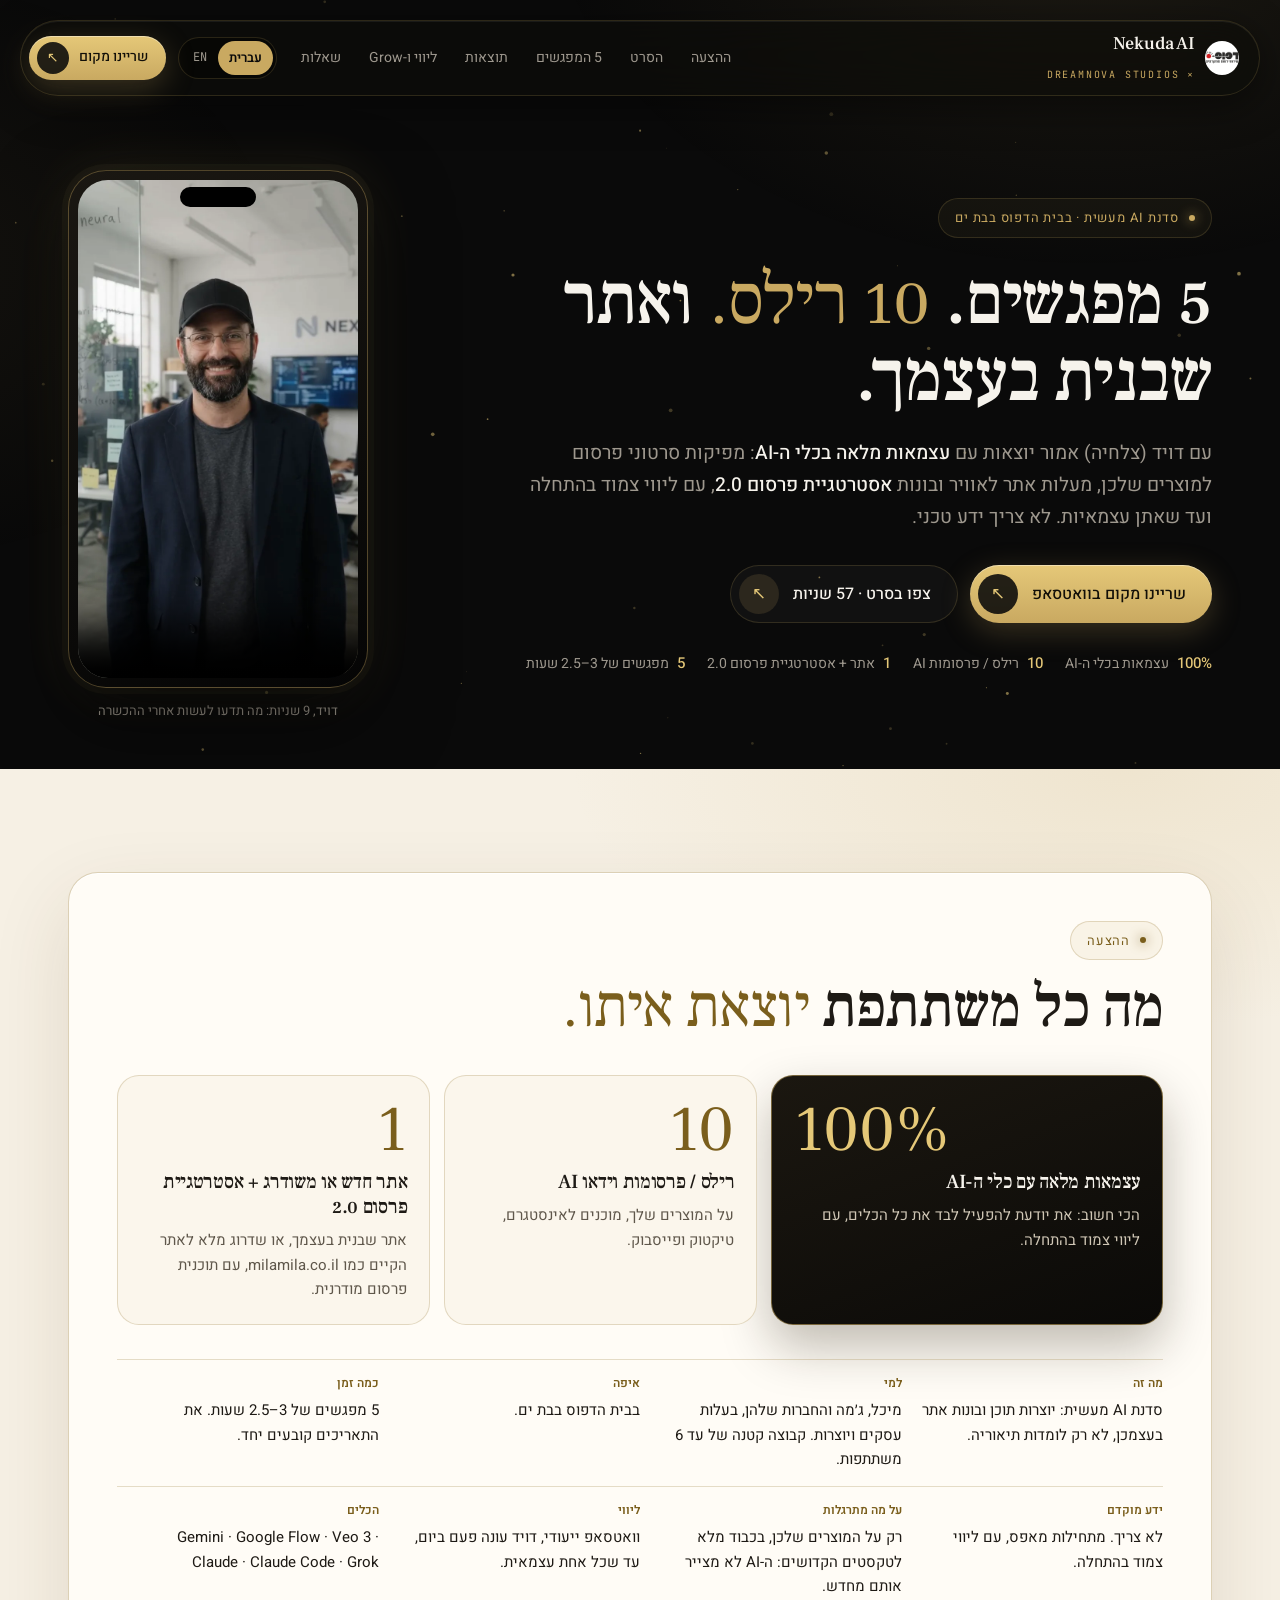
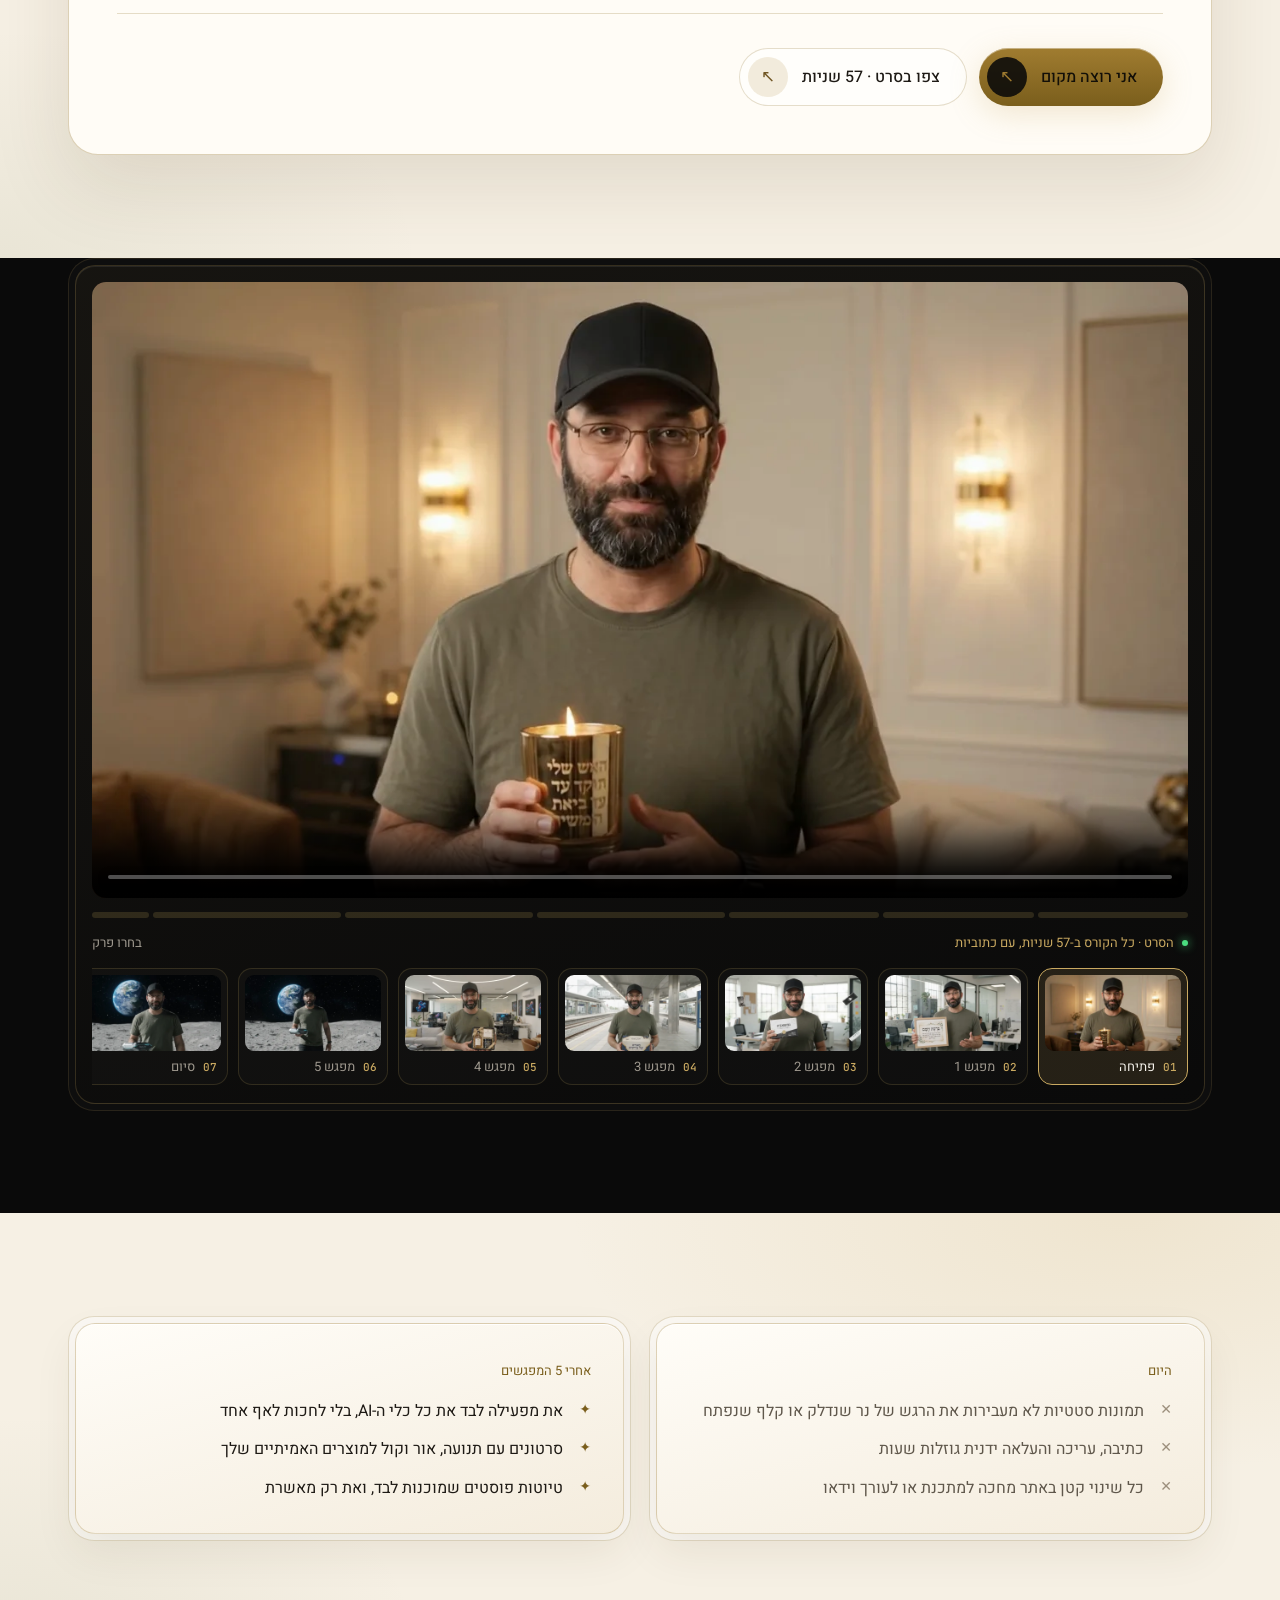
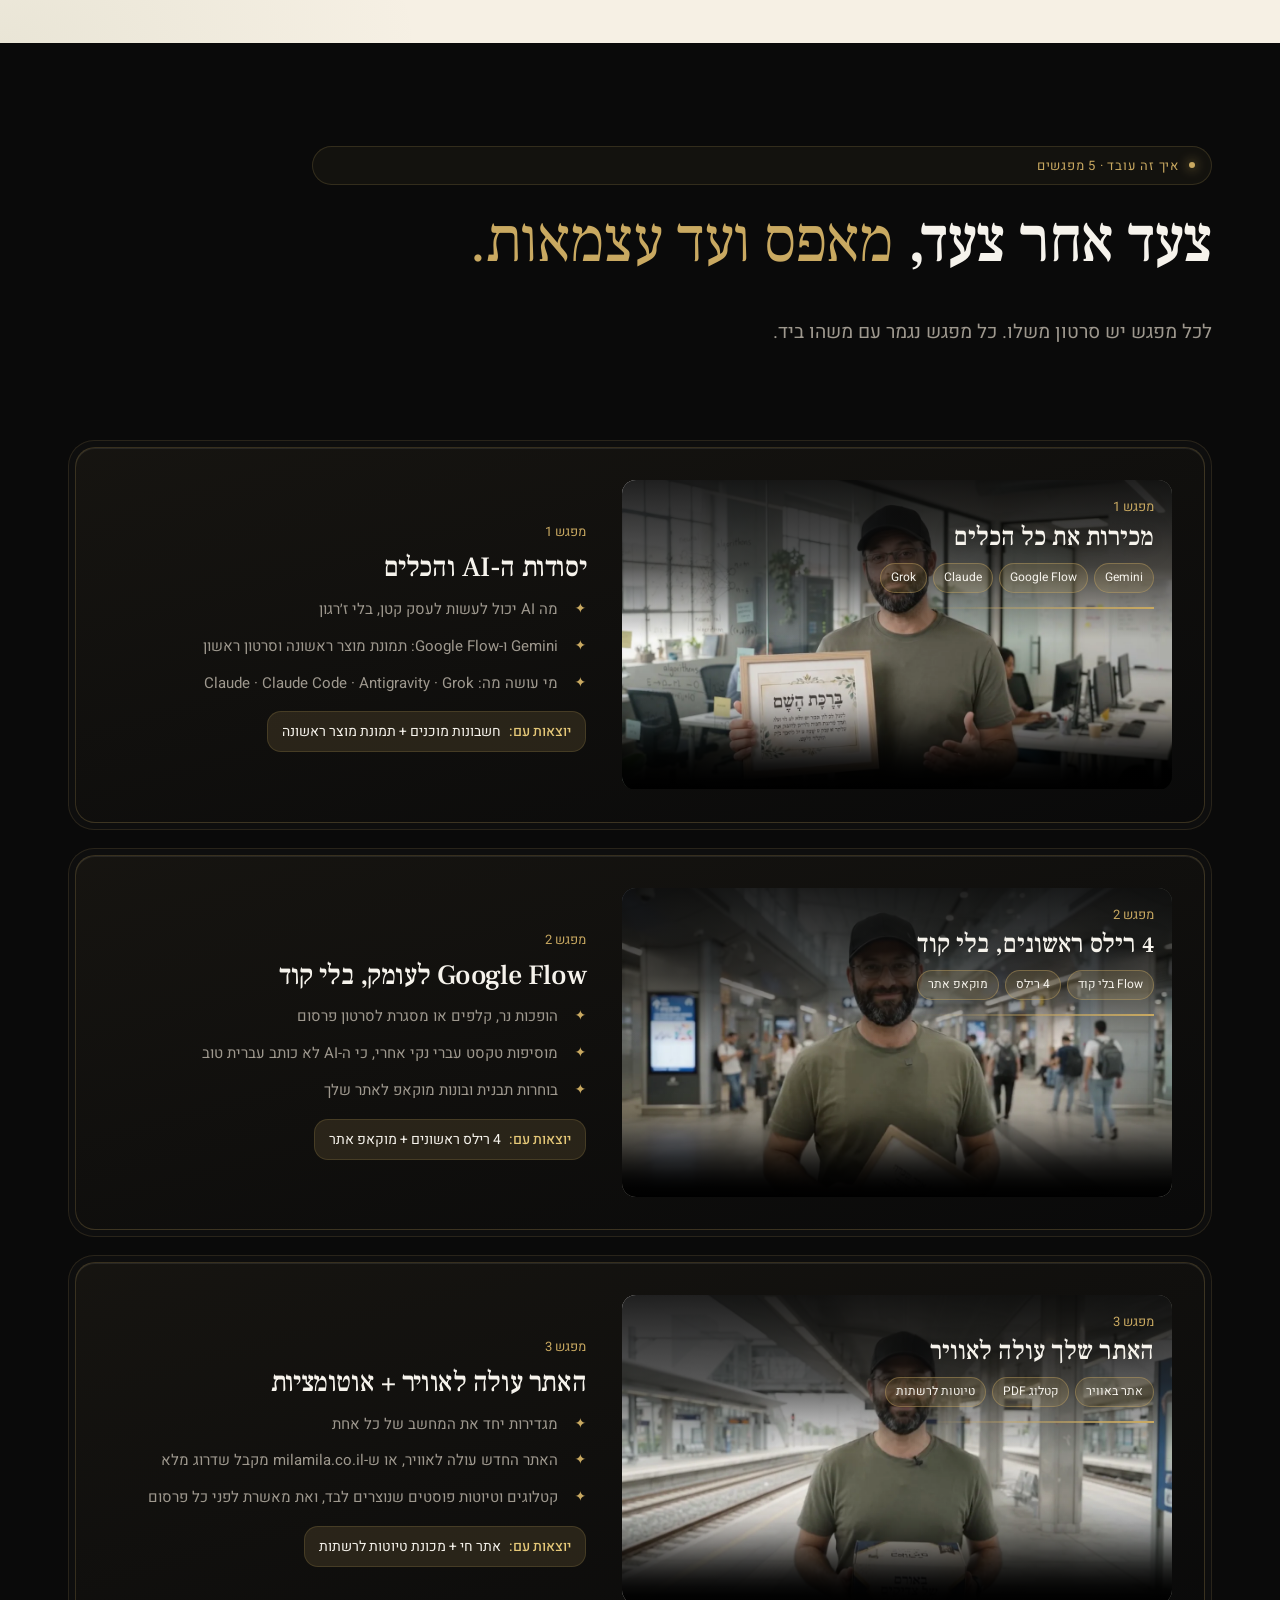
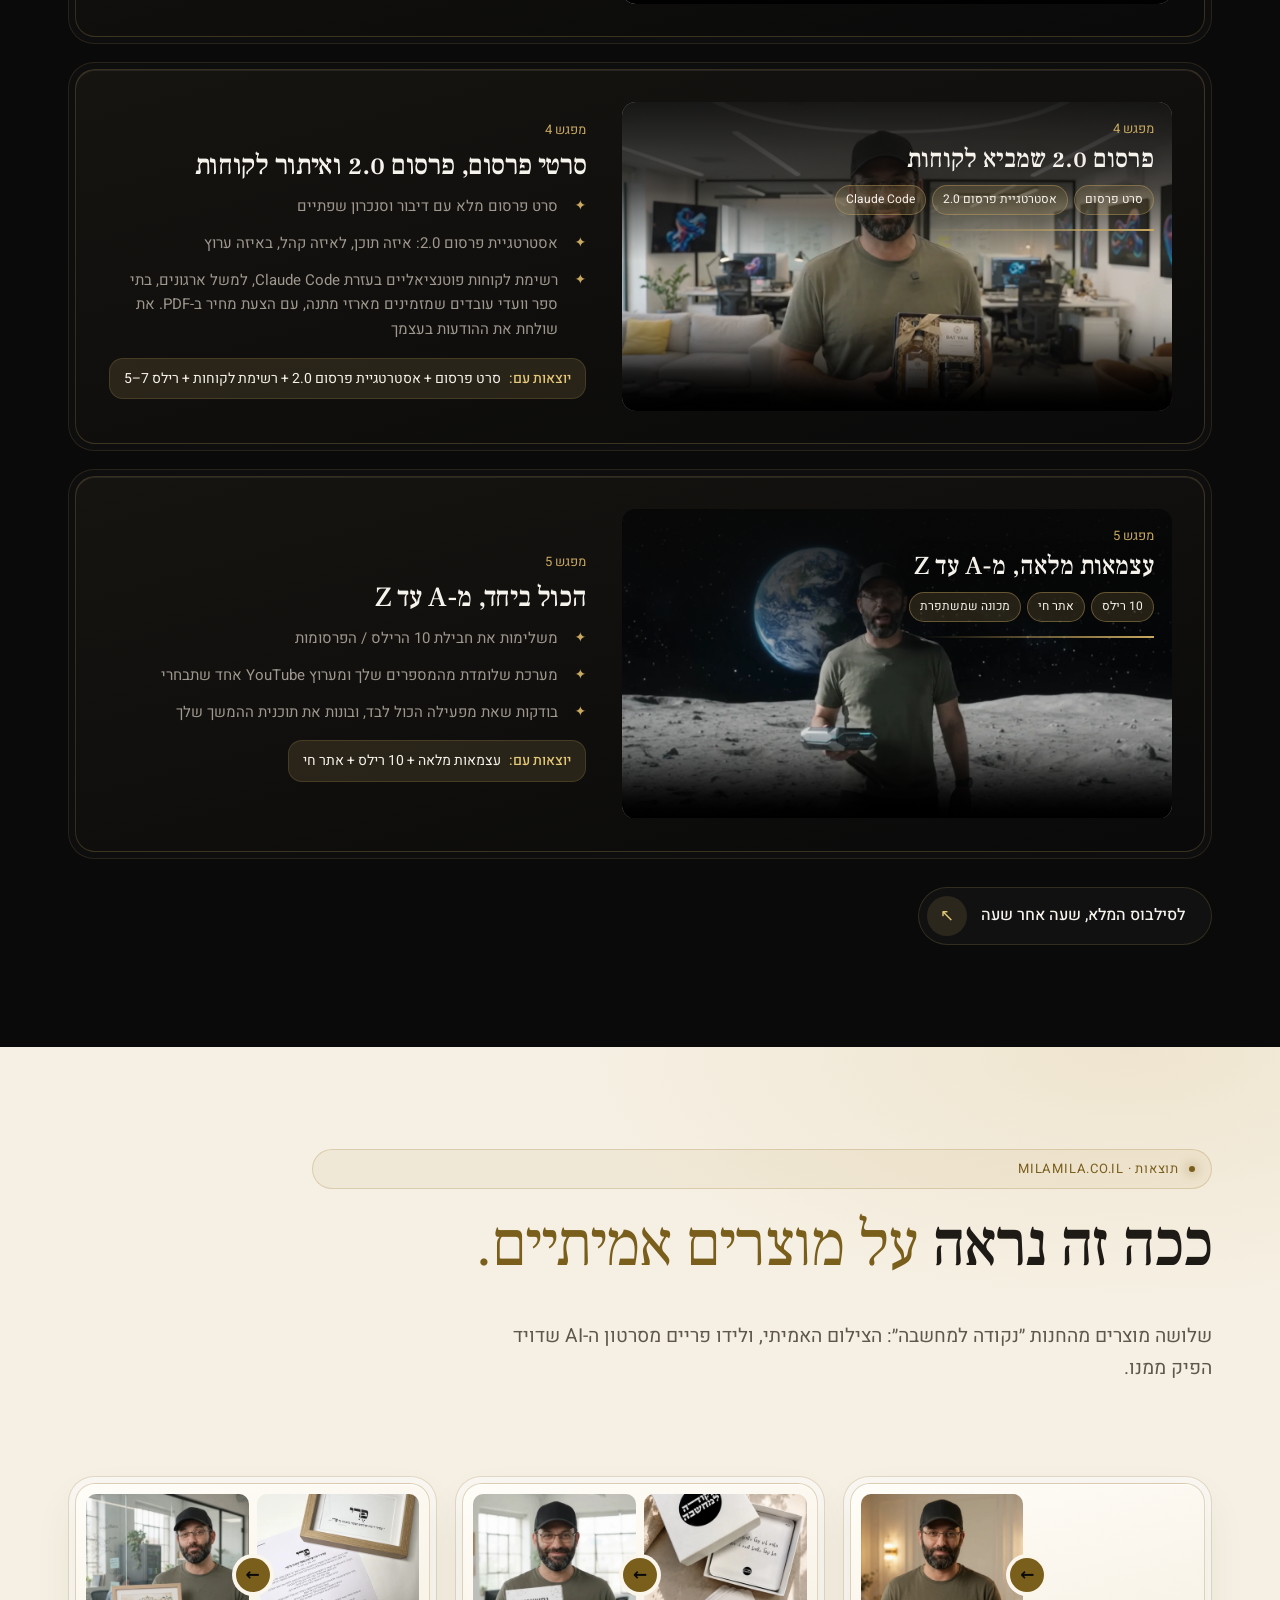
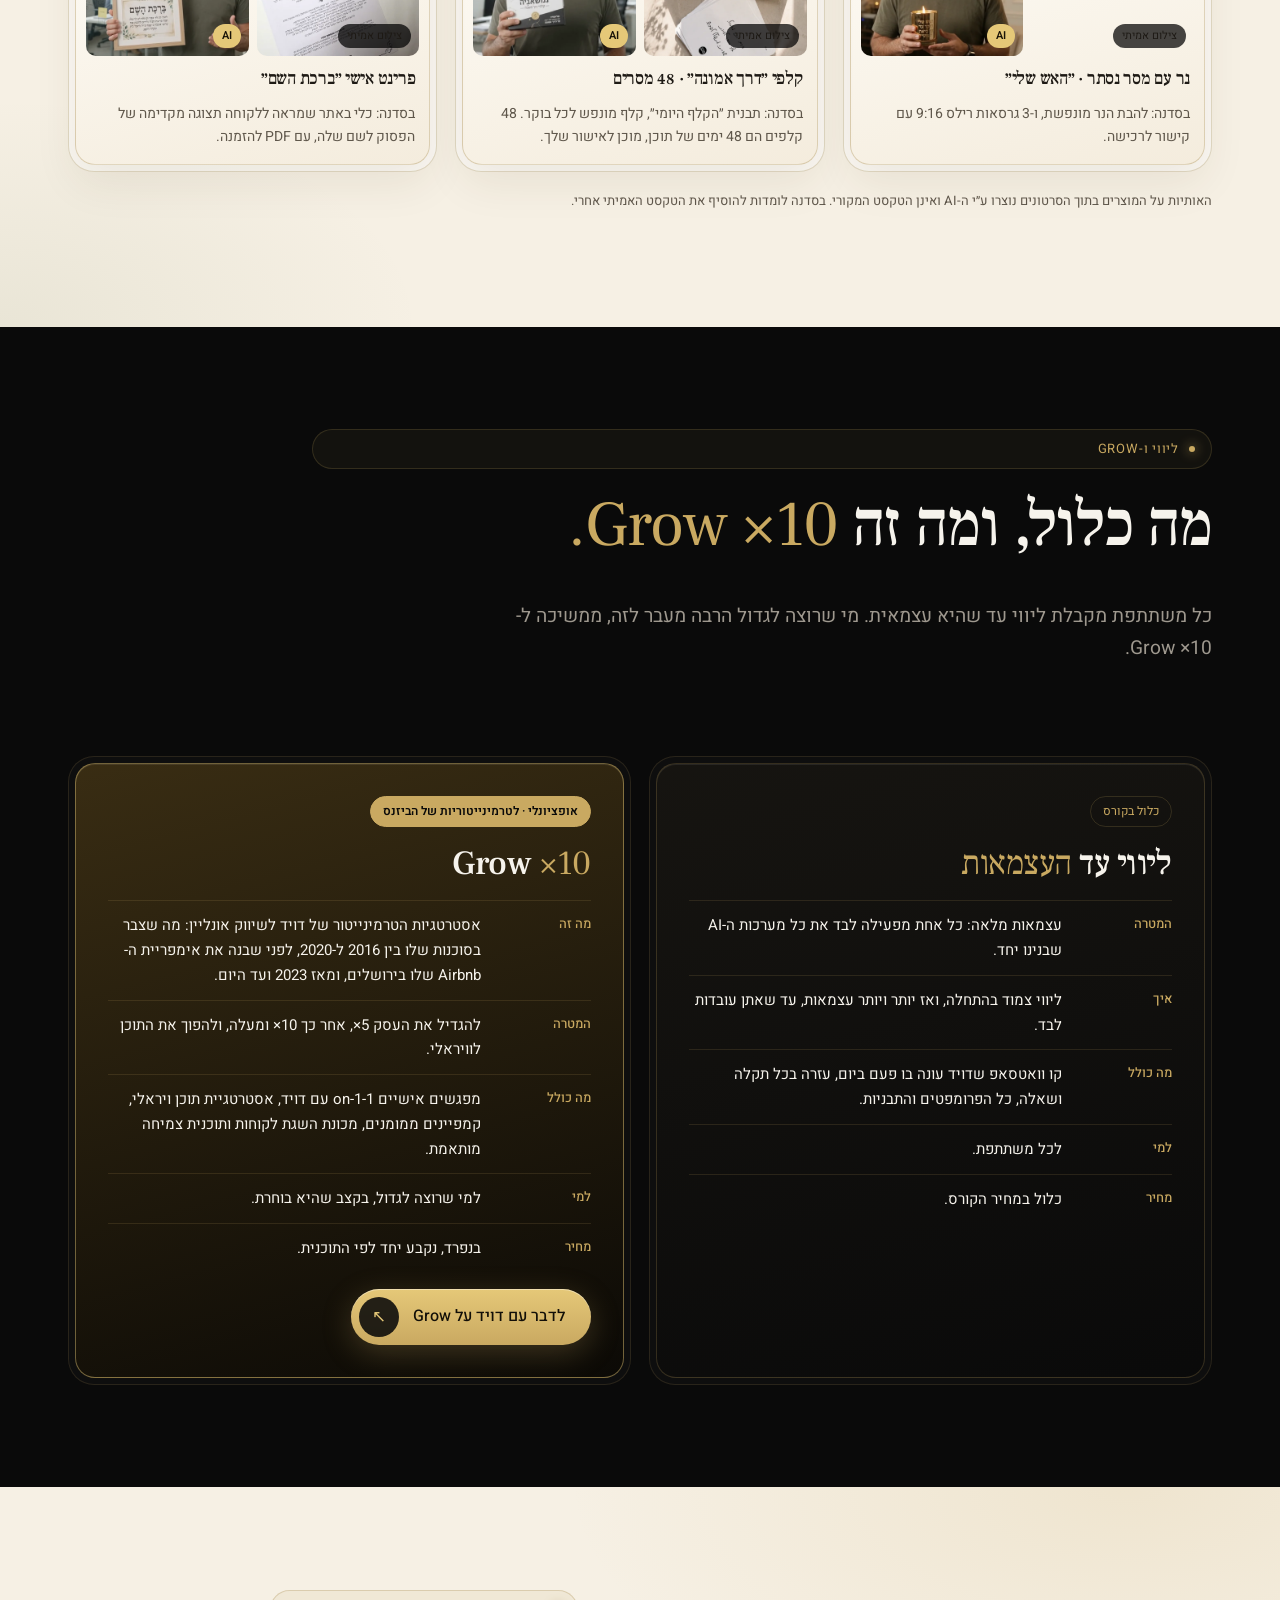
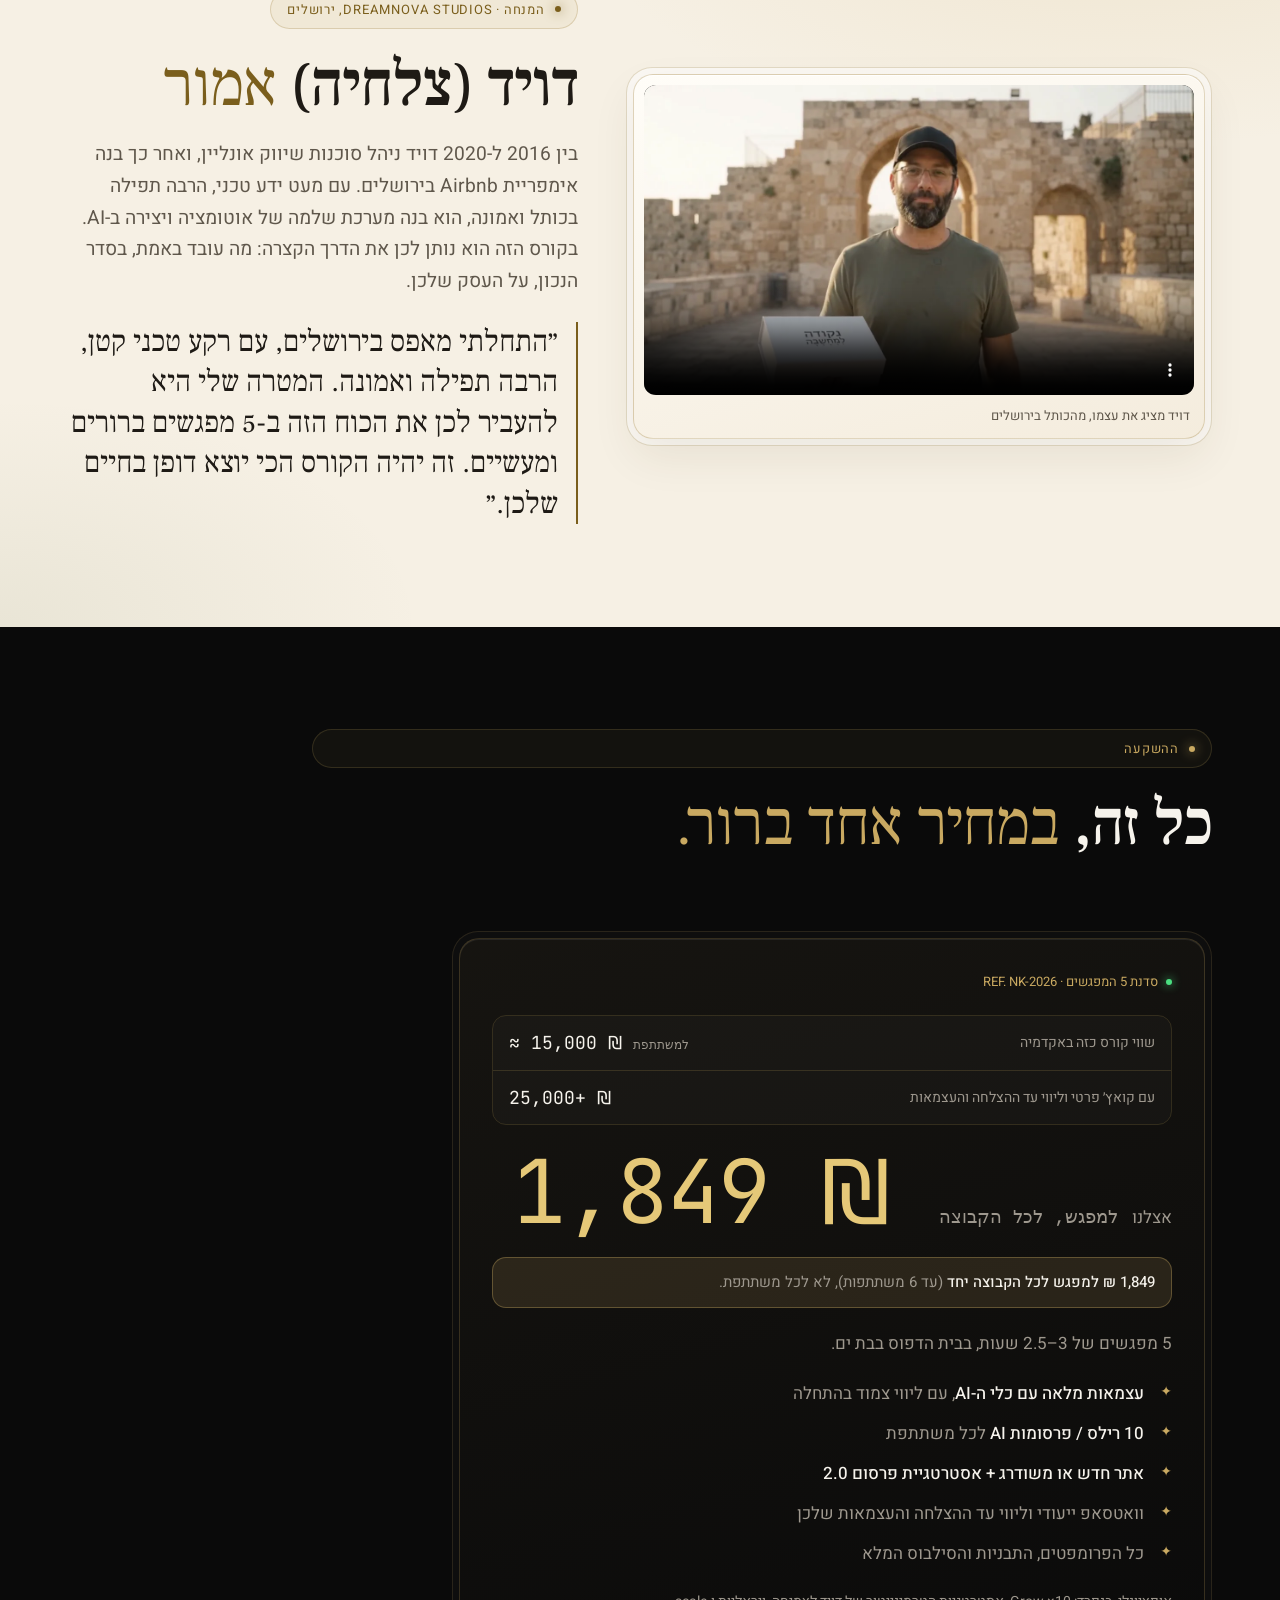
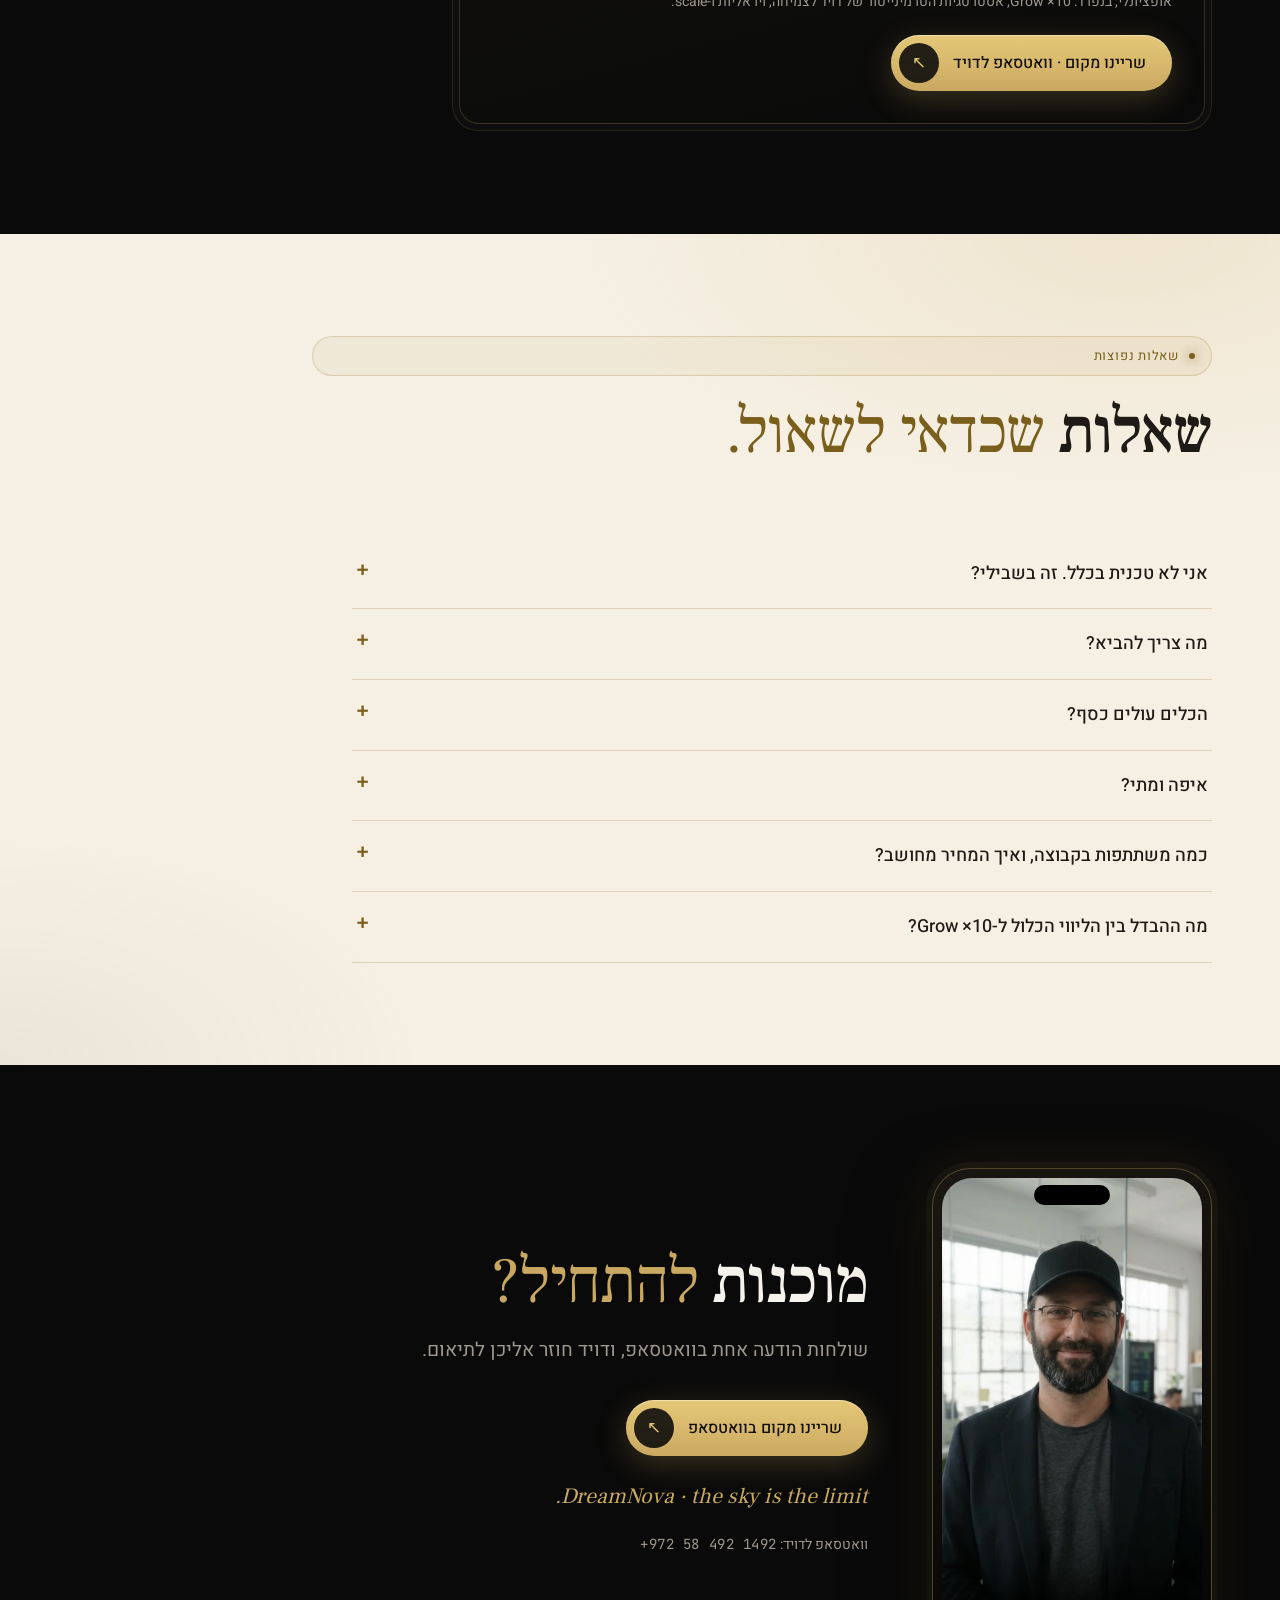
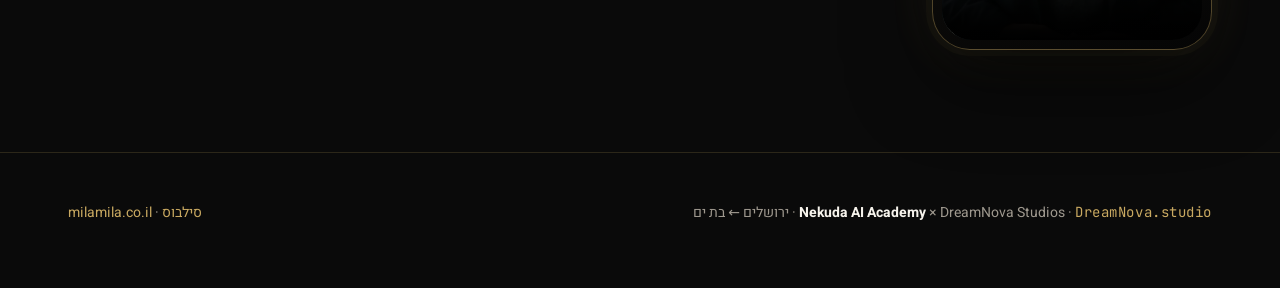
==== commit 002a8cbb: "feat: v6 — offer panel up front, cream/obsidian rhythm, modest wording, whole-group price - Offer mo" ====
--- a/index.html
+++ b/index.html
@@ -37,7 +37,7 @@
   "inLanguage": ["he", "en"],
   "provider": { "@type": "Organization", "name": "DreamNova Studios", "founder": { "@type": "Person", "name": "David (Tselahya) Amor" } },
   "hasCourseInstance": { "@type": "CourseInstance", "courseMode": "onsite", "location": { "@type": "Place", "name": "Bat Yam, Israel" } },
-  "offers": { "@type": "Offer", "price": "1849", "priceCurrency": "ILS", "description": "Per session, for a group of up to 6 participants" }
+  "offers": { "@type": "Offer", "price": "1849", "priceCurrency": "ILS", "description": "Per session, for the whole group (up to 6 participants), not per participant" }
 }
 </script>
 </head>
@@ -51,8 +51,8 @@
     <div><b>Nekuda AI</b><br /><span>× DreamNova Studios</span></div>
   </a>
   <div class="nav-links">
+    <a href="#offer"><span data-he>ההצעה</span><span data-en>The offer</span></a>
     <a href="#film"><span data-he>הסרט</span><span data-en>Film</span></a>
-    <a href="#offer"><span data-he>ההצעה</span><span data-en>The offer</span></a>
     <a href="#how"><span data-he>5 המפגשים</span><span data-en>5 sessions</span></a>
     <a href="#proof"><span data-he>תוצאות</span><span data-en>Results</span></a>
     <a href="#support"><span data-he>ליווי ו-Grow</span><span data-en>Support & Grow</span></a>
@@ -78,8 +78,8 @@
         <span data-en>5 sessions. <em>10 Reels.</em> And a website you built yourself.</span>
       </h1>
       <p class="lead">
-        <span data-he>עם דויד (צלחיה) אמור יוצאות עם <strong>עצמאות מלאה בכלי ה-AI</strong>: מפיקות סרטוני פרסום למוצרים שלכן, מעלות אתר לאוויר ובונות <strong>אסטרטגיית פרסום 2.0</strong>. בהתחלה דויד מחזיק לכן את היד, ומלווה עד שאתן עצמאיות. לא צריך ידע טכני.</span>
-        <span data-en>With David (Tselahya) Amor you leave with <strong>full independence with AI tools</strong>: you produce ad videos for your own products, put a website live and build an <strong>Ads 2.0 strategy</strong>. At the start David holds your hand, and he supports you until you're independent. No technical background needed.</span>
+        <span data-he>עם דויד (צלחיה) אמור יוצאות עם <strong>עצמאות מלאה בכלי ה-AI</strong>: מפיקות סרטוני פרסום למוצרים שלכן, מעלות אתר לאוויר ובונות <strong>אסטרטגיית פרסום 2.0</strong>, עם ליווי צמוד בהתחלה ועד שאתן עצמאיות. לא צריך ידע טכני.</span>
+        <span data-en>With David (Tselahya) Amor you leave with <strong>full independence with AI tools</strong>: you produce ad videos for your own products, put a website live and build an <strong>Ads 2.0 strategy</strong>, with close guidance at the start and support until you're independent. No technical background needed.</span>
       </p>
       <div class="cta-row">
         <a class="btn" data-wa href="https://wa.me/972584921492" target="_blank" rel="noopener">
@@ -103,6 +103,49 @@
   </div>
 </section>
 
+<!-- ============ THE OFFER: the heart of the page ============ -->
+<section id="offer" class="offer-sec light">
+  <div class="wrap">
+    <div class="offer-panel reveal">
+      <div class="offer-head">
+        <span class="eyebrow"><span data-he>ההצעה</span><span data-en>The offer</span></span>
+        <h2><span data-he>מה כל משתתפת <em>יוצאת איתו.</em></span><span data-en>What every participant <em>leaves with.</em></span></h2>
+      </div>
+      <div class="gets">
+        <article class="get main">
+          <span class="get-num" dir="ltr">100%</span>
+          <h3><span data-he>עצמאות מלאה עם כלי ה-AI</span><span data-en>Full independence with AI tools</span></h3>
+          <p><span data-he>הכי חשוב: את יודעת להפעיל לבד את כל הכלים, עם ליווי צמוד בהתחלה.</span><span data-en>Most important: you know how to run every tool on your own, with close guidance at the start.</span></p>
+        </article>
+        <article class="get">
+          <span class="get-num">10</span>
+          <h3><span data-he>רילס / פרסומות וידאו AI</span><span data-en>AI Reels / video ads</span></h3>
+          <p><span data-he>על המוצרים שלך, מוכנים לאינסטגרם, טיקטוק ופייסבוק.</span><span data-en>Of your own products, ready for Instagram, TikTok and Facebook.</span></p>
+        </article>
+        <article class="get">
+          <span class="get-num">1</span>
+          <h3><span data-he>אתר חדש או משודרג + אסטרטגיית פרסום 2.0</span><span data-en>A new or upgraded site + an Ads 2.0 strategy</span></h3>
+          <p><span data-he>אתר שבנית בעצמך, או שדרוג מלא לאתר הקיים כמו milamila.co.il, עם תוכנית פרסום מודרנית.</span><span data-en>A site you built yourself, or a full upgrade of your current one like milamila.co.il, with a modern advertising plan.</span></p>
+        </article>
+      </div>
+      <dl class="facts-grid">
+        <div><dt><span data-he>מה זה</span><span data-en>What</span></dt><dd><span data-he>סדנת AI מעשית: יוצרות תוכן ובונות אתר בעצמכן, לא רק לומדות תיאוריה.</span><span data-en>A hands-on AI workshop: you create content and build a site yourselves, not just learn theory.</span></dd></div>
+        <div><dt><span data-he>למי</span><span data-en>For whom</span></dt><dd><span data-he>מיכל, ג׳מה והחברות שלהן, בעלות עסקים ויוצרות. קבוצה קטנה של עד 6 משתתפות.</span><span data-en>Michal, Gemma and their friends, business owners and makers. A small group of up to 6 participants.</span></dd></div>
+        <div><dt><span data-he>איפה</span><span data-en>Where</span></dt><dd><span data-he>בבית הדפוס בבת ים.</span><span data-en>At the print studio in Bat Yam.</span></dd></div>
+        <div><dt><span data-he>כמה זמן</span><span data-en>How long</span></dt><dd><span data-he>5 מפגשים של <bdi>2.5–3</bdi> שעות. את התאריכים קובעים יחד.</span><span data-en>5 sessions of 2.5–3 hours. Dates are set together.</span></dd></div>
+        <div><dt><span data-he>ידע מוקדם</span><span data-en>Prior knowledge</span></dt><dd><span data-he>לא צריך. מתחילות מאפס, עם ליווי צמוד בהתחלה.</span><span data-en>None. You start from zero, with close guidance at the start.</span></dd></div>
+        <div><dt><span data-he>על מה מתרגלות</span><span data-en>What you practise on</span></dt><dd><span data-he>רק על המוצרים שלכן, בכבוד מלא לטקסטים הקדושים: ה-AI לא מצייר אותם מחדש.</span><span data-en>Only your own products, with full respect for the sacred texts: the AI never redraws them.</span></dd></div>
+        <div><dt><span data-he>ליווי</span><span data-en>Support</span></dt><dd><span data-he>וואטסאפ ייעודי, דויד עונה פעם ביום, עד שכל אחת עצמאית.</span><span data-en>A dedicated WhatsApp line, David answers once a day, until each of you is independent.</span></dd></div>
+        <div><dt><span data-he>הכלים</span><span data-en>Tools</span></dt><dd><bdi>Gemini · Google Flow · Veo 3 · Claude · Claude Code · Grok</bdi></dd></div>
+      </dl>
+      <div class="offer-cta">
+        <a class="btn" data-wa href="https://wa.me/972584921492" target="_blank" rel="noopener"><span data-he>אני רוצה מקום</span><span data-en>I want a spot</span><span class="ico" aria-hidden="true">↗</span></a>
+        <a class="btn ghost" href="#film"><span data-he>צפו בסרט · 57 שניות</span><span data-en>Watch the film · 57 s</span><span class="ico" aria-hidden="true">↗</span></a>
+      </div>
+    </div>
+  </div>
+</section>
+
 <!-- ============ THE FILM ============ -->
 <section class="film-sec" id="film">
   <div class="wrap">
@@ -118,47 +161,8 @@
   </div>
 </section>
 
-<!-- ============ OFFER AT A GLANCE ============ -->
-<section id="offer">
-  <div class="wrap">
-    <div class="sec-head reveal">
-      <span class="eyebrow"><span data-he>ההצעה במבט אחד</span><span data-en>The offer at a glance</span></span>
-      <h2><span data-he>מה זה, למי, ומה <em>יוצאות איתו.</em></span><span data-en>What it is, who it's for, and <em>what you leave with.</em></span></h2>
-    </div>
-    <div class="offer">
-      <div class="bezel reveal"><div class="core">
-        <dl class="spec">
-          <div><dt><span data-he>מה זה</span><span data-en>What</span></dt>
-            <dd><span data-he>סדנת AI מעשית: יוצרות תוכן ובונות אתר בעצמכן, לא רק לומדות תיאוריה.</span><span data-en>A hands-on AI workshop: you create content and build a site yourselves, not just learn theory.</span></dd></div>
-          <div><dt><span data-he>למי</span><span data-en>For whom</span></dt>
-            <dd><span data-he>נבנה עבור מיכל, ג׳מה והחברות שלהן: בעלות עסקים ויוצרות.</span><span data-en>Built for Michal, Gemma and their friends: business owners and makers.</span><small><span data-he>קבוצה קטנה של עד 6 משתתפות.</span><span data-en>A small group of up to 6 participants.</span></small></dd></div>
-          <div><dt><span data-he>איפה</span><span data-en>Where</span></dt>
-            <dd><span data-he>בבית הדפוס בבת ים.</span><span data-en>At the print studio in Bat Yam.</span></dd></div>
-          <div><dt><span data-he>כמה זמן</span><span data-en>How long</span></dt>
-            <dd><span data-he>5 מפגשים של <bdi>2.5–3</bdi> שעות.</span><span data-en>5 sessions of 2.5–3 hours.</span><small><span data-he>את התאריכים קובעים יחד.</span><span data-en>Dates are set together.</span></small></dd></div>
-          <div><dt><span data-he>ידע מוקדם</span><span data-en>Prior knowledge</span></dt>
-            <dd><span data-he>לא צריך. מתחילות מאפס, ודויד מחזיק לכן את היד בהתחלה.</span><span data-en>None. You start from zero, and David holds your hand at the start.</span></dd></div>
-          <div><dt><span data-he>על מה מתרגלות</span><span data-en>What you practise on</span></dt>
-            <dd><span data-he>רק על המוצרים שלכן. כל תרגיל מייצר סרטון אמיתי או עמוד אמיתי לעסק.</span><span data-en>Only your own products. Every exercise produces a real video or a real page for your business.</span><small><span data-he>בכבוד מלא לטקסטים הקדושים: לא נותנים ל-AI לצייר אותם מחדש.</span><span data-en>With full respect for the sacred texts: we never let the AI redraw them.</span></small></dd></div>
-          <div><dt><span data-he>הכלים</span><span data-en>Tools</span></dt>
-            <dd><ul class="chips" style="margin-top:2px"><li>Gemini</li><li>Google Flow</li><li>Veo 3</li><li>Claude</li><li>Claude Code</li><li>Grok</li></ul></dd></div>
-          <div><dt><span data-he>ליווי</span><span data-en>Support</span></dt>
-            <dd><span data-he>וואטסאפ ייעודי, דויד עונה פעם ביום, וליווי עד שכל אחת עצמאית.</span><span data-en>A dedicated WhatsApp line, David answers once a day, and support until each of you is independent.</span></dd></div>
-        </dl>
-      </div></div>
-      <div class="bezel reveal"><div class="core take">
-        <span class="card-label"><span class="dot"></span><span data-he>כל משתתפת יוצאת עם</span><span data-en>Every participant leaves with</span></span>
-        <div class="row lead-row"><div class="big-num" dir="ltr">100%</div><div><h3><span data-he>עצמאות מלאה עם כלי ה-AI</span><span data-en>Full independence with AI tools</span></h3><p><span data-he>הכי חשוב: את יודעת להפעיל לבד את כל הכלים. ובהתחלה, דויד מחזיק לך את היד.</span><span data-en>Most important: you know how to run every tool on your own. And at the start, David holds your hand.</span></p></div></div>
-        <div class="row"><div class="big-num">10</div><div><h3><span data-he>רילס / פרסומות וידאו AI</span><span data-en>AI Reels / video ads</span></h3><p><span data-he>על המוצרים שלך, מוכנים להעלאה לאינסטגרם, טיקטוק ופייסבוק.</span><span data-en>Of your own products, ready to post on Instagram, TikTok and Facebook.</span></p></div></div>
-        <div class="row"><div class="big-num">1</div><div><h3><span data-he>אתר חדש או משודרג + אסטרטגיית פרסום 2.0</span><span data-en>A new or upgraded site + an Ads 2.0 strategy</span></h3><p><span data-he>אתר שבנית בעצמך, או שדרוג מלא לאתר הקיים כמו milamila.co.il, עם תוכנית פרסום מודרנית.</span><span data-en>A site you built yourself, or a full upgrade of your current one like milamila.co.il, with a modern advertising plan.</span></p></div></div>
-        <a class="btn" data-wa href="https://wa.me/972584921492" target="_blank" rel="noopener" style="align-self:flex-start"><span data-he>אני רוצה מקום</span><span data-en>I want a spot</span><span class="ico" aria-hidden="true">↗</span></a>
-      </div></div>
-    </div>
-  </div>
-</section>
-
 <!-- ============ BEFORE / AFTER ============ -->
-<section id="why" style="padding-top:0">
+<section id="why" class="light">
   <div class="wrap">
     <div class="ba">
       <div class="bezel reveal"><div class="core">
@@ -278,7 +282,7 @@
 </section>
 
 <!-- ============ PROOF ============ -->
-<section id="proof">
+<section id="proof" class="light">
   <div class="wrap">
     <div class="sec-head reveal">
       <span class="eyebrow"><span data-he>תוצאות · milamila.co.il</span><span data-en>Results · milamila.co.il</span></span>
@@ -324,7 +328,7 @@
     <div class="sec-head reveal">
       <span class="eyebrow"><span data-he>ליווי ו-Grow</span><span data-en>Support & Grow</span></span>
       <h2><span data-he>מה כלול, ומה זה <em>Grow ×10.</em></span><span data-en>What's included, and what <em>Grow ×10</em> is.</span></h2>
-      <p class="lead"><span data-he>כל משתתפת מקבלת ליווי עד שהיא עצמאית. מי שיש לה תיאבון לגדול הרבה מעבר לזה, ממשיכה ל-Grow ×10.</span><span data-en>Every participant gets support until she is independent. Whoever has the appetite to grow far beyond that moves on to Grow ×10.</span></p>
+      <p class="lead"><span data-he>כל משתתפת מקבלת ליווי עד שהיא עצמאית. מי שרוצה לגדול הרבה מעבר לזה, ממשיכה ל-Grow ×10.</span><span data-en>Every participant gets support until she is independent. Whoever wants to grow far beyond that moves on to Grow ×10.</span></p>
     </div>
     <div class="compare">
       <div class="bezel plan reveal"><div class="core">
@@ -332,7 +336,7 @@
         <h3><span data-he>ליווי עד <em>העצמאות</em></span><span data-en>Support until <em>independence</em></span></h3>
         <dl>
           <div><dt><span data-he>המטרה</span><span data-en>Goal</span></dt><dd><span data-he>עצמאות מלאה: כל אחת מפעילה לבד את כל מערכות ה-AI שבנינו יחד.</span><span data-en>Full independence: each of you runs every AI system we built, on her own.</span></dd></div>
-          <div><dt><span data-he>איך</span><span data-en>How</span></dt><dd><span data-he>בהתחלה דויד מחזיק לכן את היד, ומשחרר בהדרגה עד שאתן עפות לבד.</span><span data-en>At the start David holds your hand, then lets go step by step until you fly on your own.</span></dd></div>
+          <div><dt><span data-he>איך</span><span data-en>How</span></dt><dd><span data-he>ליווי צמוד בהתחלה, ואז יותר ויותר עצמאות, עד שאתן עובדות לבד.</span><span data-en>Close guidance at the start, then more and more independence, until you work on your own.</span></dd></div>
           <div><dt><span data-he>מה כולל</span><span data-en>Includes</span></dt><dd><span data-he>קו וואטסאפ שדויד עונה בו פעם ביום, עזרה בכל תקלה ושאלה, כל הפרומפטים והתבניות.</span><span data-en>A WhatsApp line David answers once a day, help with every issue and question, all prompts and templates.</span></dd></div>
           <div><dt><span data-he>למי</span><span data-en>For</span></dt><dd><span data-he>לכל משתתפת.</span><span data-en>Every participant.</span></dd></div>
           <div><dt><span data-he>מחיר</span><span data-en>Price</span></dt><dd><span data-he>כלול במחיר הקורס.</span><span data-en>Included in the course price.</span></dd></div>
@@ -345,7 +349,7 @@
           <div><dt><span data-he>מה זה</span><span data-en>What it is</span></dt><dd><span data-he>אסטרטגיות הטרמינייטור של דויד לשיווק אונליין: מה שצבר בסוכנות שלו בין 2016 ל-2020, לפני שבנה את אימפריית ה-Airbnb שלו בירושלים, ומאז 2023 ועד היום.</span><span data-en>David's online “Terminator” strategies: built at his agency from 2016 to 2020, before he created his Airbnb empire in Jerusalem, and sharpened from 2023 to today.</span></dd></div>
           <div><dt><span data-he>המטרה</span><span data-en>Goal</span></dt><dd><span data-he>להגדיל את העסק <bdi>×5</bdi>, אחר כך <bdi>×10</bdi> ומעלה, ולהפוך את התוכן לוויראלי.</span><span data-en>Grow the business ×5, then ×10 and beyond, and make your content go viral.</span></dd></div>
           <div><dt><span data-he>מה כולל</span><span data-en>Includes</span></dt><dd><span data-he>מפגשים אישיים 1-on-1 עם דויד, אסטרטגיית תוכן ויראלי, קמפיינים ממומנים, מכונת השגת לקוחות ותוכנית צמיחה מותאמת.</span><span data-en>Private 1-on-1 sessions with David, a viral content strategy, paid campaigns, a client-acquisition machine and a tailored growth plan.</span></dd></div>
-          <div><dt><span data-he>למי</span><span data-en>For</span></dt><dd><span data-he>למי שיש לה תיאבון לגדול, לפי הקצב שהיא בוחרת.</span><span data-en>For those with an appetite to grow, at the pace they choose.</span></dd></div>
+          <div><dt><span data-he>למי</span><span data-en>For</span></dt><dd><span data-he>למי שרוצה לגדול, בקצב שהיא בוחרת.</span><span data-en>For those who want to grow, at the pace they choose.</span></dd></div>
           <div><dt><span data-he>מחיר</span><span data-en>Price</span></dt><dd><span data-he>בנפרד, נקבע יחד לפי התוכנית.</span><span data-en>Separate, set together based on the plan.</span></dd></div>
         </dl>
         <a class="btn" data-wa href="https://wa.me/972584921492" target="_blank" rel="noopener"><span data-he>לדבר עם דויד על Grow</span><span data-en>Talk to David about Grow</span><span class="ico" aria-hidden="true">↗</span></a>
@@ -355,7 +359,7 @@
 </section>
 
 <!-- ============ DAVID ============ -->
-<section id="david">
+<section id="david" class="light">
   <div class="wrap about has-video">
     <div class="bezel reveal"><div class="core" style="padding:10px">
       <video controls playsinline preload="none" poster="video/hd/kotel.webp" src="video/kotel.mp4"><track kind="subtitles" srclang="he" label="עברית" src="video/cc/kotel.he.vtt" default /><track kind="subtitles" srclang="en" label="English" src="video/cc/kotel.en.vtt" /></video>
@@ -383,11 +387,11 @@
         <div><dt><span data-he>שווי קורס כזה באקדמיה</span><span data-en>Value of this course at an academy</span></dt><dd dir="ltr">≈ 15,000 ₪ <small><span data-he>למשתתפת</span><span data-en>/ participant</span></small></dd></div>
         <div><dt><span data-he>עם קואץ׳ פרטי וליווי עד ההצלחה והעצמאות</span><span data-en>With a private coach and support until success and independence</span></dt><dd dir="ltr">25,000+ ₪</dd></div>
       </dl>
-      <div class="price-row"><span class="muted"><span data-he>אצלנו</span><span data-en>With us</span></span><div class="price">1,849 ₪ <small><span data-he>למפגש</span><span data-en>/ session</span></small></div></div>
-      <p class="group-note"><span data-he><strong>המחיר הוא למפגש, לקבוצה של עד 6 משתתפות.</strong> כשאתן 6, זה יוצא כ-308 ₪ למשתתפת למפגש.</span><span data-en><strong>The price is per session, for a group of up to 6 participants.</strong> With 6 of you, that's about 308 ₪ per participant per session.</span></p>
+      <div class="price-row"><span class="muted"><span data-he>אצלנו</span><span data-en>With us</span></span><div class="price">1,849 ₪ <small><span data-he>למפגש, לכל הקבוצה</span><span data-en>/ session, whole group</span></small></div></div>
+      <p class="group-note"><span data-he><strong>1,849 ₪ למפגש לכל הקבוצה יחד</strong> (עד 6 משתתפות), לא לכל משתתפת.</span><span data-en><strong>1,849 ₪ per session for the whole group</strong> (up to 6 participants), not per participant.</span></p>
       <p class="muted" style="margin:0"><span data-he>5 מפגשים של <bdi>2.5–3</bdi> שעות, בבית הדפוס בבת ים.</span><span data-en>5 sessions of 2.5–3 hours, at the print studio in Bat Yam.</span></p>
       <ul class="ticks">
-        <li><span data-he><strong>עצמאות מלאה עם כלי ה-AI</strong>, ודויד מחזיק לכן את היד בהתחלה</span><span data-en><strong>Full independence with AI tools</strong>, with David holding your hand at the start</span></li>
+        <li><span data-he><strong>עצמאות מלאה עם כלי ה-AI</strong>, עם ליווי צמוד בהתחלה</span><span data-en><strong>Full independence with AI tools</strong>, with close guidance at the start</span></li>
         <li><span data-he><strong>10 רילס / פרסומות AI</strong> לכל משתתפת</span><span data-en><strong>10 AI Reels / ads</strong> per participant</span></li>
         <li><span data-he><strong>אתר חדש או משודרג + אסטרטגיית פרסום 2.0</strong></span><span data-en><strong>A new or upgraded site + an Ads 2.0 strategy</strong></span></li>
         <li><span data-he>וואטסאפ ייעודי וליווי עד ההצלחה והעצמאות שלכן</span><span data-en>A dedicated WhatsApp line and support until you succeed and are independent</span></li>
@@ -400,7 +404,7 @@
 </section>
 
 <!-- ============ FAQ ============ -->
-<section id="faq">
+<section id="faq" class="light">
   <div class="wrap">
     <div class="sec-head reveal">
       <span class="eyebrow"><span data-he>שאלות נפוצות</span><span data-en>FAQ</span></span>
@@ -408,7 +412,7 @@
     </div>
     <div class="faq reveal">
       <details><summary><span data-he>אני לא טכנית בכלל. זה בשבילי?</span><span data-en>I'm not technical at all. Is this for me?</span></summary>
-        <p><span data-he>כן. שני המפגשים הראשונים הם בלי קוד בכלל, דויד מחזיק לכן את היד בהתחלה, והקוד בהמשך נכתב בעזרת AI, צעד אחר צעד, על המחשב שלך.</span><span data-en>Yes. The first two sessions involve no code at all, David holds your hand at the start, and later code is written with AI, step by step, on your own computer.</span></p></details>
+        <p><span data-he>כן. שני המפגשים הראשונים הם בלי קוד בכלל, עם ליווי צמוד בהתחלה, והקוד בהמשך נכתב בעזרת AI, צעד אחר צעד, על המחשב שלך.</span><span data-en>Yes. The first two sessions involve no code at all, with close guidance at the start, and later code is written with AI, step by step, on your own computer.</span></p></details>
       <details><summary><span data-he>מה צריך להביא?</span><span data-en>What should I bring?</span></summary>
         <p><span data-he>מחשב נייד (נגדיר אותו יחד במפגש 3), טלפון, ותמונות של המוצרים שלך.</span><span data-en>A laptop (we set it up together in session 3), your phone, and photos of your products.</span></p></details>
       <details><summary><span data-he>הכלים עולים כסף?</span><span data-en>Do the tools cost money?</span></summary>
--- a/assets/nekuda.css
+++ b/assets/nekuda.css
@@ -503,3 +503,56 @@
 .final-split .cta-row { justify-content: flex-start; }
 .final-split .lead, .final-split h2 { margin-inline: 0; }
 @media (max-width: 860px) { .final-split { grid-template-columns: 1fr; text-align: center; } .final-split .cta-row { justify-content: center; } .final-split .lead, .final-split h2 { margin-inline: auto; } }
+
+/* ==========================================================================
+   v6 — two-tone rhythm: obsidian for the cinematic moments, Jerusalem-stone cream for reading
+   ========================================================================== */
+.light {
+  --bg: #F6F0E4; --bg-elevated: #FFFCF6;
+  --text: #1E1A15; --text-muted: #5F574B;
+  --gold: #7A5E1C; --gold-light: #A07C30; --gold-glow: rgba(176,138,58,.12);
+  --border: rgba(148,116,46,.24);
+  color: var(--text); color-scheme: light;
+  background:
+    radial-gradient(900px 420px at 88% 0%, rgba(201,169,97,.16), transparent 62%),
+    radial-gradient(700px 380px at 0% 100%, rgba(120,132,90,.10), transparent 60%),
+    var(--bg);
+}
+.light .bezel { background: rgba(255,255,255,.55); border-color: var(--border); }
+.light .bezel > .core {
+  background: linear-gradient(165deg, #FFFDF8, #F4ECDD);
+  border-color: rgba(148,116,46,.28);
+  box-shadow: inset 0 1px 0 rgba(255,255,255,.9), 0 18px 44px rgba(70,52,18,.08);
+}
+.light .eyebrow { background: rgba(176,138,58,.08); }
+.light .btn.ghost { background: rgba(255,255,255,.6); }
+.light .btn.ghost .ico { background: rgba(176,138,58,.16); color: #6E5320; }
+.light .pair .arrow { box-shadow: 0 0 0 4px #FBF6EC; }
+.light .chips li { background: rgba(255,255,255,.6); }
+.light .faq details { border-color: var(--border); }
+.light .ba-list.before li::before { color: #9C8F7C; }
+
+/* the offer: the heart of the page */
+.offer-panel {
+  border-radius: 30px; padding: clamp(22px, 4vw, 48px);
+  background: var(--bg-elevated); border: 1px solid rgba(148,116,46,.32);
+  box-shadow: 0 30px 80px rgba(70,52,18,.12), inset 0 1px 0 #fff;
+  display: grid; gap: clamp(22px, 3vw, 34px);
+}
+.offer-head h2 { margin-top: 16px; font-size: clamp(34px, 5vw, 60px); }
+.gets { display: grid; grid-template-columns: 1.25fr 1fr 1fr; gap: 14px; }
+.get { border-radius: 22px; padding: 22px; border: 1px solid var(--border); background: #FBF6EC; display: flex; flex-direction: column; gap: 8px; }
+.get-num { font-family: var(--f-display); font-size: clamp(48px, 5vw, 68px); line-height: 1; color: var(--gold); }
+.get h3 { font-size: 20px; line-height: 1.25; }
+.get p { margin: 0; color: var(--text-muted); font-size: 15px; }
+.get.main { background: linear-gradient(160deg, #1B1710, #0B0A08); border-color: rgba(201,169,97,.55); color: #F6F3EC; box-shadow: 0 22px 50px rgba(30,20,5,.28); }
+.get.main .get-num { color: #E5C878; }
+.get.main p { color: #CFC6B5; }
+.facts-grid { display: grid; grid-template-columns: repeat(4, 1fr); margin: 0; border-top: 1px solid var(--border); }
+.facts-grid > div { padding-block: 14px; padding-inline: 0 18px; border-bottom: 1px solid var(--border); min-width: 0; }
+.facts-grid dt { font-size: 12px; color: var(--gold); font-weight: 600; }
+.facts-grid dd { margin: 4px 0 0; font-size: 15px; }
+.offer-cta { display: flex; flex-wrap: wrap; gap: 12px; }
+@media (max-width: 980px) { .gets { grid-template-columns: 1fr; } .facts-grid { grid-template-columns: 1fr 1fr; } }
+@media (max-width: 560px) { .facts-grid { grid-template-columns: 1fr; } .offer-cta .btn { width: 100%; justify-content: space-between; } }
+.light .pair figure.ai figcaption { background: #E5C878; color: #1A1408; }
